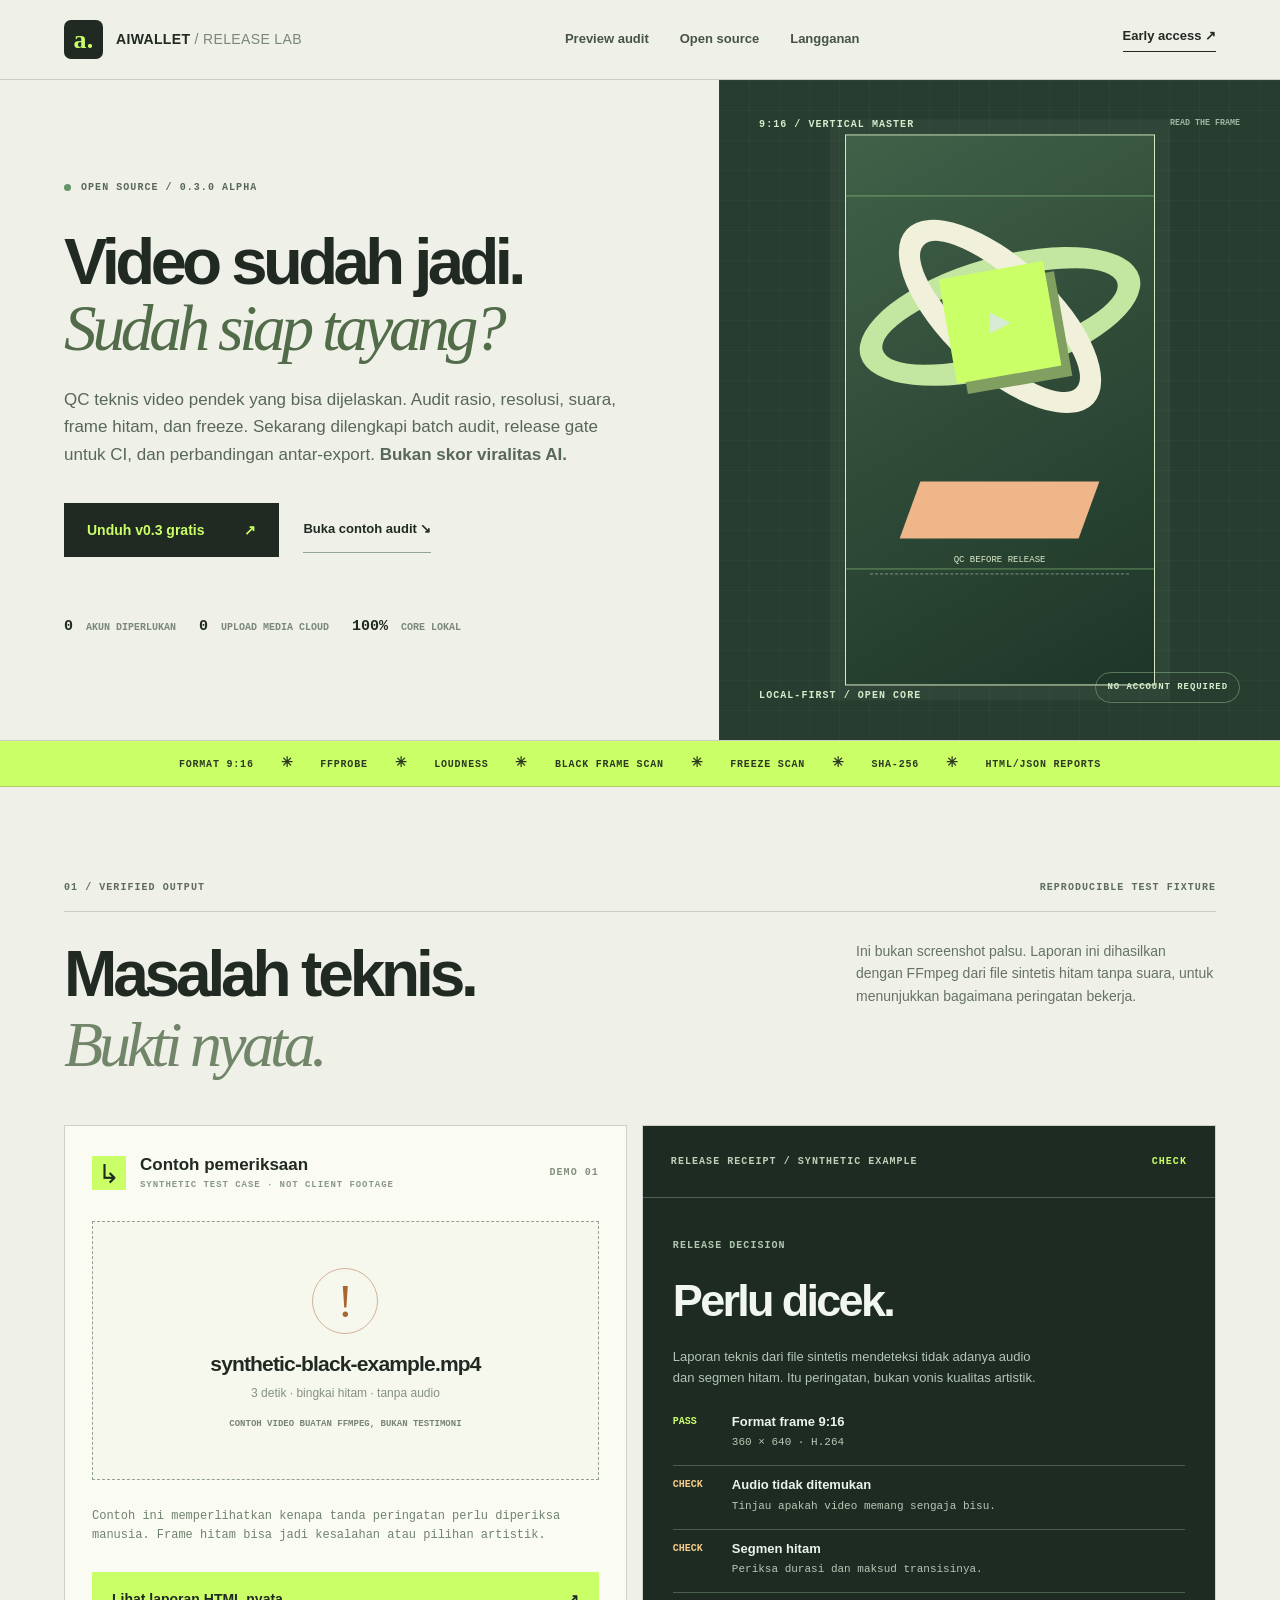
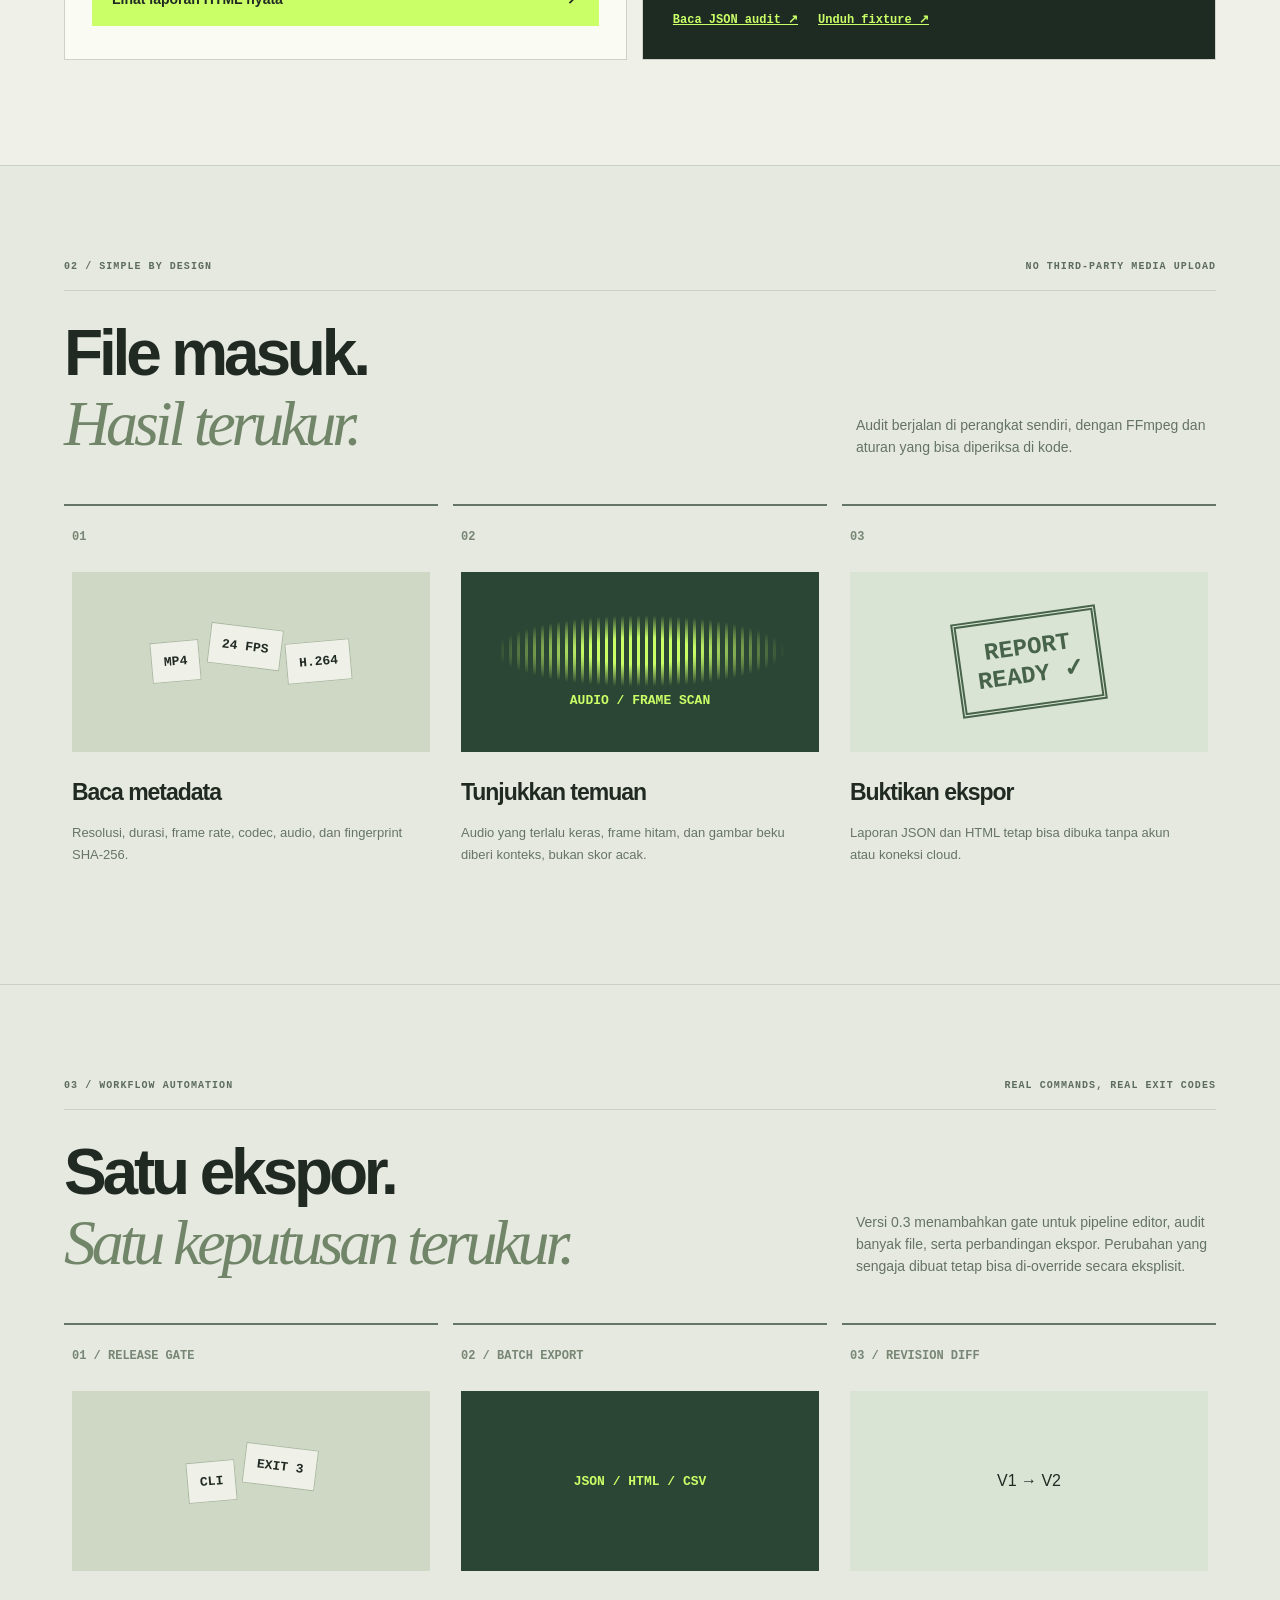
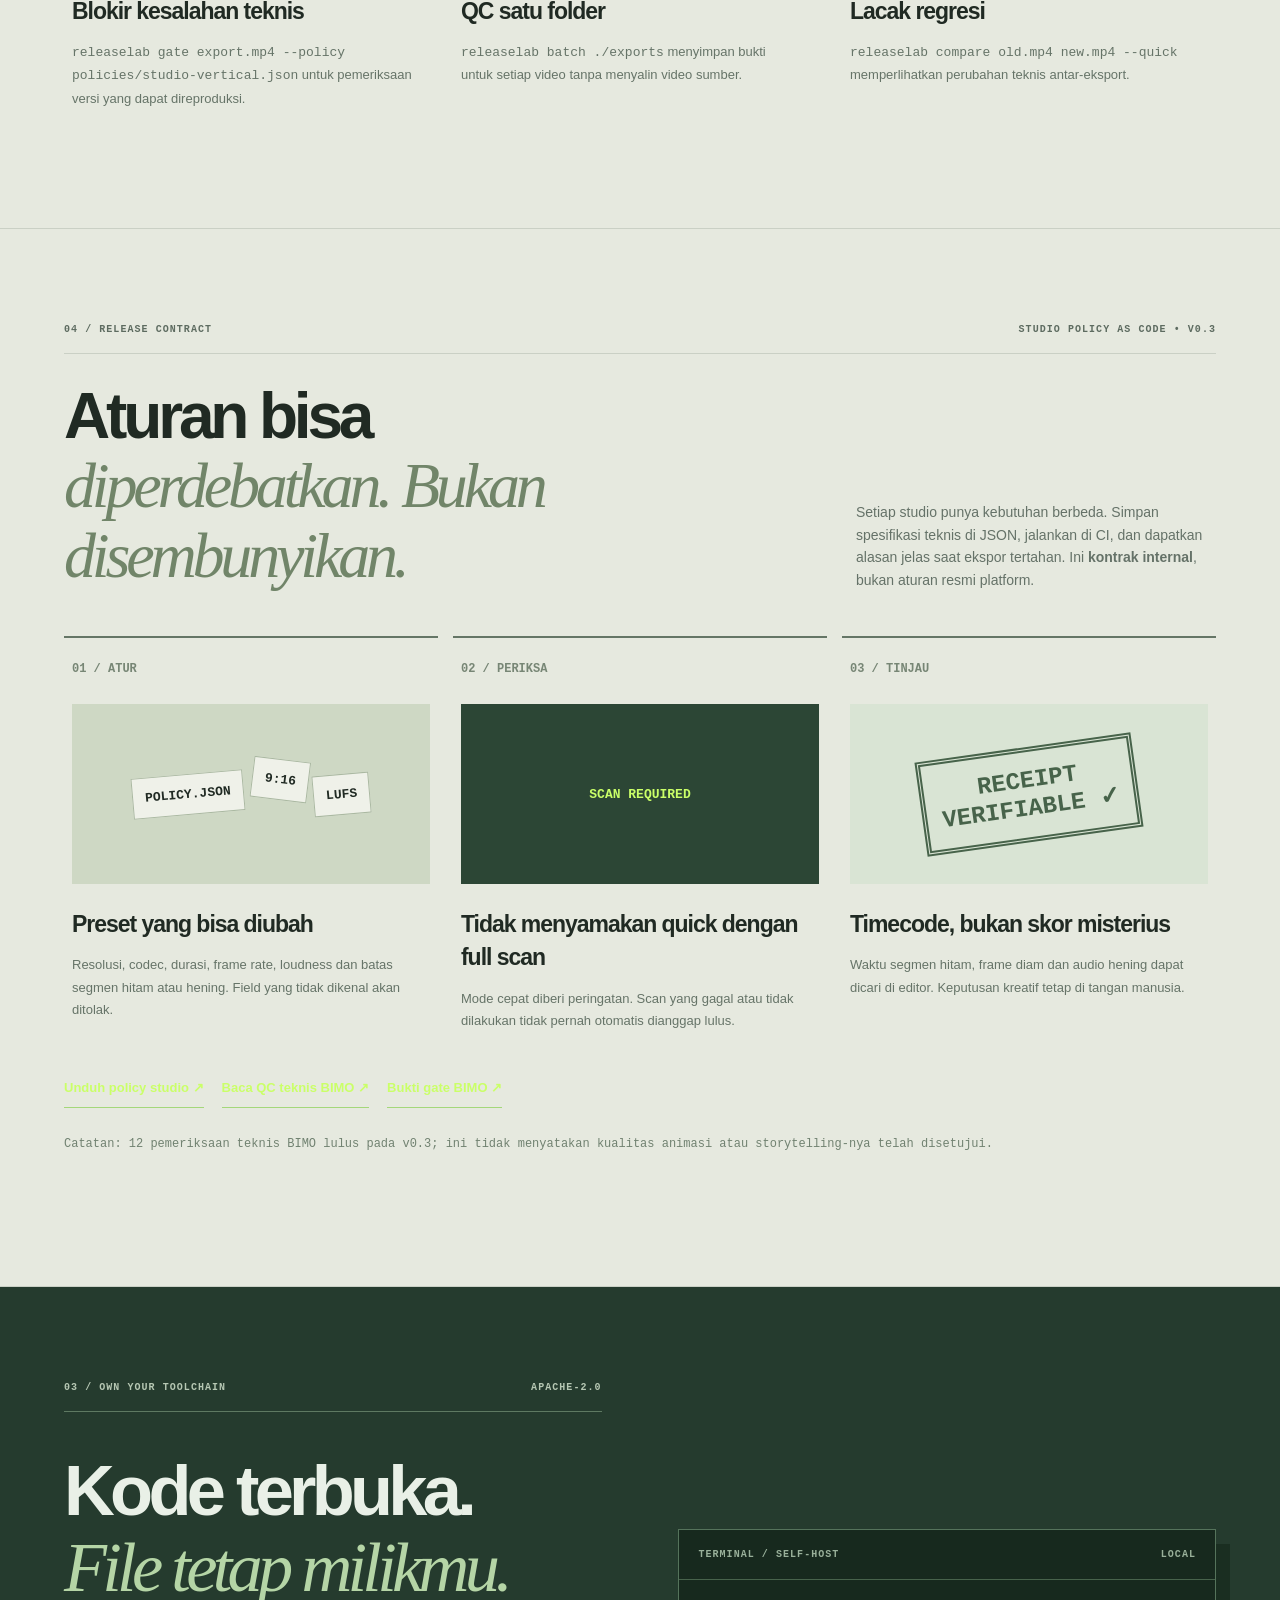
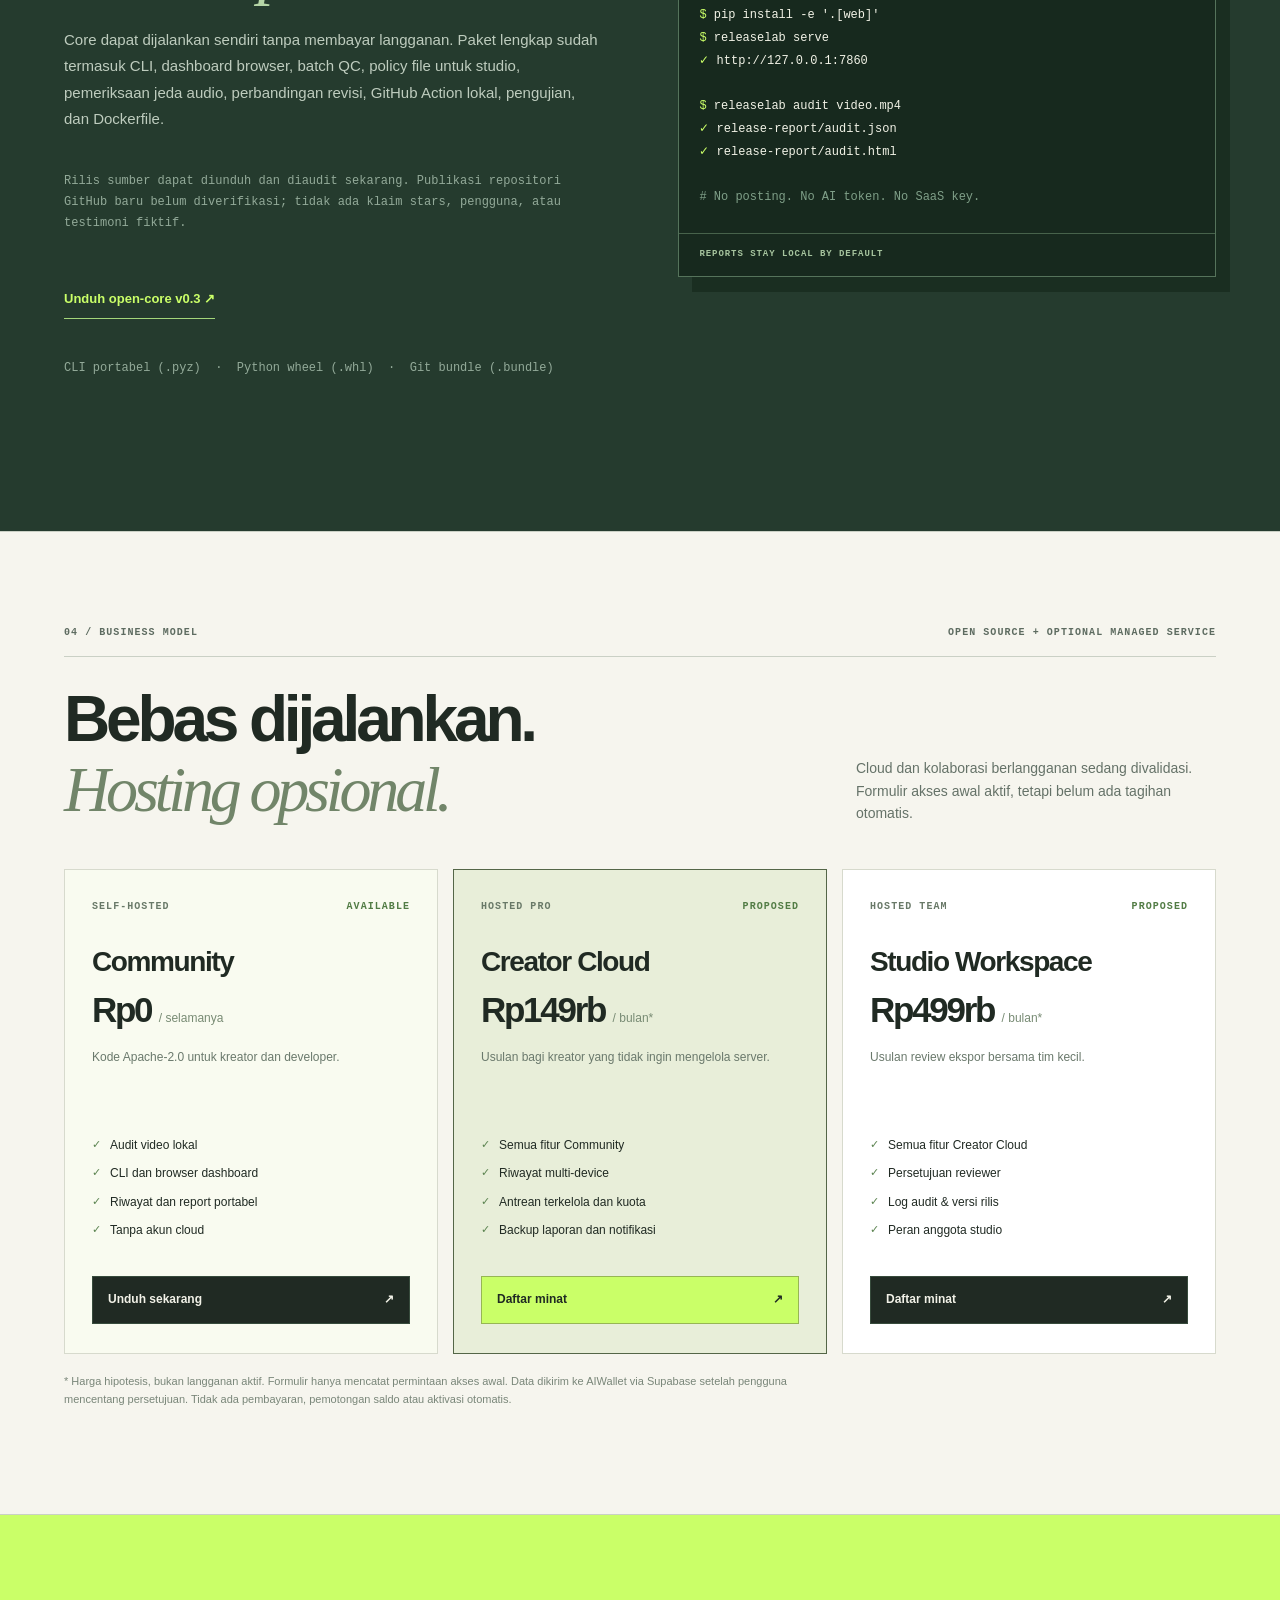
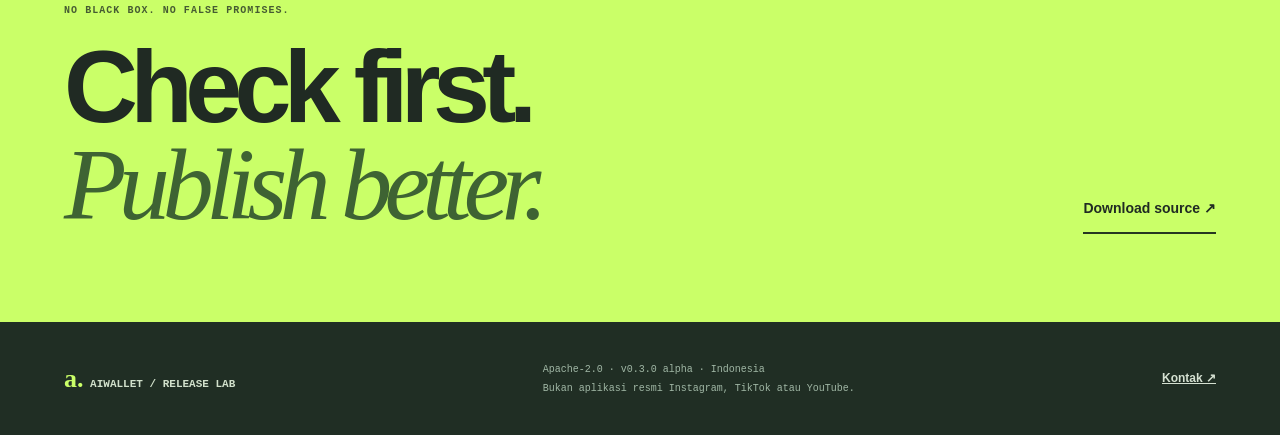
==== site/index.html @ bd9fb521 "release: AIWallet Release Lab v0.3.0 open-core video QC" ====
<!doctype html><html lang="id"><head><meta charset="utf-8"><meta name="viewport" content="width=device-width, initial-scale=1"><meta name="theme-color" content="#eff0e8"><meta name="description" content="AIWallet Release Lab. Open-source quality checks for Reels, Shorts and TikTok videos. Self-host free, optional managed hosting early access."><meta property="og:type" content="website"><meta property="og:title" content="AIWallet Release Lab — Video QC sebelum publish"><meta property="og:description" content="FFmpeg media QC yang bisa diaudit, local-first dan Apache-2.0. Download source dan lihat contoh laporan."><title>AIWallet Release Lab — Open-source video release checks</title><link rel="icon" href="./assets/icon.svg" type="image/svg+xml"><link rel="stylesheet" href="./style.css"><script defer src="./app.js"></script></head><body>
<div class="shell"><header class="topbar"><a class="brand" href="#top"><span class="brand-mark">a.</span><span>AIWALLET <span class="brand-muted">/ RELEASE LAB</span></span></a><nav class="navigation" id="navigation" aria-label="Navigasi"><a href="#proof">Preview audit</a><a href="#open-source">Open source</a><a href="#pricing">Langganan</a></nav><a class="nav-cta" href="#pricing">Early access ↗</a><button id="menu-button" class="menu-button" aria-label="Buka menu" aria-expanded="false" aria-controls="navigation"><span></span><span></span></button></header>
<main><section class="hero" id="top"><div class="hero-copy"><p class="eyebrow"><span class="live-dot"></span> OPEN SOURCE / 0.3.0 ALPHA</p><h1>Video sudah jadi.<br><em>Sudah siap tayang?</em></h1><p class="hero-lead">QC teknis video pendek yang bisa dijelaskan. Audit rasio, resolusi, suara, frame hitam, dan freeze. Sekarang dilengkapi batch audit, release gate untuk CI, dan perbandingan antar-export. <strong>Bukan skor viralitas AI.</strong></p><div class="hero-actions"><a class="primary-action" href="./releases/aiwallet-release-lab-v0.3.0.zip">Unduh v0.3 gratis <span>↗</span></a><a class="subtle-action" href="#proof">Buka contoh audit ↘</a></div><div class="hero-notes"><span><b>0</b> akun diperlukan</span><span><b>0</b> upload media cloud</span><span><b>100%</b> core lokal</span></div></div><div class="hero-visual" role="img" aria-label="Ilustrasi bingkai video vertikal dan panduan zona aman"><div class="frame-annotation top">9:16 / VERTICAL MASTER<br><small>READ THE FRAME</small></div><div class="image-stage"><div class="stage-orbit orbit-one"></div><div class="stage-orbit orbit-two"></div><div class="stage-square"><span>▶</span></div><div class="stage-highlight"></div><div class="safe-boundary"><span>QC BEFORE RELEASE</span></div></div><div class="frame-annotation bottom"><span>LOCAL-FIRST / OPEN CORE</span><span class="tiny-badge">NO ACCOUNT REQUIRED</span></div></div></section>
<div class="ticker"><div>FORMAT 9:16 <i>✳</i> FFPROBE <i>✳</i> LOUDNESS <i>✳</i> BLACK FRAME SCAN <i>✳</i> FREEZE SCAN <i>✳</i> SHA-256 <i>✳</i> HTML/JSON REPORTS</div></div>
<section class="workbench section" id="proof"><div class="section-kicker"><span>01 / VERIFIED OUTPUT</span><span>REPRODUCIBLE TEST FIXTURE</span></div><div class="section-head"><h2>Masalah teknis.<br><span>Bukti nyata.</span></h2><p>Ini bukan screenshot palsu. Laporan ini dihasilkan dengan FFmpeg dari file sintetis hitam tanpa suara, untuk menunjukkan bagaimana peringatan bekerja.</p></div><div class="lab-layout"><div class="upload-panel"><div class="panel-heading"><span class="panel-symbol">↳</span><div><h3>Contoh pemeriksaan</h3><p>SYNTHETIC TEST CASE · NOT CLIENT FOOTAGE</p></div><span class="panel-step">DEMO 01</span></div><div class="dropzone static-demo" aria-label="Contoh file dengan masalah sengaja"><span class="drop-icon">!</span><strong>synthetic-black-example.mp4</strong><p>3 detik · bingkai hitam · tanpa audio</p><span class="drop-caption">CONTOH VIDEO BUATAN FFmpeg, BUKAN TESTIMONI</span></div><p class="source-note">Contoh ini memperlihatkan kenapa tanda peringatan perlu diperiksa manusia. Frame hitam bisa jadi kesalahan atau pilihan artistik.</p><a href="./demo/audit.html" class="run-button" style="display:flex;text-decoration:none">Lihat laporan HTML nyata <span>↗</span></a></div><div class="result-panel"><div class="result-head"><span>RELEASE RECEIPT / SYNTHETIC EXAMPLE</span><span class="result-badge">CHECK</span></div><div style="padding:30px"><p class="eyebrow" style="color:#b1c8b0">RELEASE DECISION</p><h3 style="font-size:45px;margin:15px 0 4px;letter-spacing:-.06em">Perlu dicek.</h3><p style="color:#b2c6b5;max-width:380px;font-size:13px;line-height:1.65">Laporan teknis dari file sintetis mendeteksi tidak adanya audio dan segmen hitam. Itu peringatan, bukan vonis kualitas artistik.</p><div class="result-checks"><div class="result-check"><span>PASS</span><div><h4>Format frame 9:16</h4><p>360 × 640 · H.264</p></div></div><div class="result-check warn"><span>CHECK</span><div><h4>Audio tidak ditemukan</h4><p>Tinjau apakah video memang sengaja bisu.</p></div></div><div class="result-check warn"><span>CHECK</span><div><h4>Segmen hitam</h4><p>Periksa durasi dan maksud transisinya.</p></div></div></div><a href="./demo/audit.json" style="display:inline-block;color:#caff68;font:700 12px var(--mono);margin-top:19px;text-decoration:underline">Baca JSON audit ↗</a><a href="./demo/synthetic-black-example.mp4" download style="display:inline-block;color:#caff68;font:700 12px var(--mono);margin:19px 0 0 20px;text-decoration:underline">Unduh fixture ↗</a></div></div></div></section>
<section class="how section" id="method"><div class="section-kicker"><span>02 / SIMPLE BY DESIGN</span><span>NO THIRD-PARTY MEDIA UPLOAD</span></div><div class="section-head"><h2>File masuk.<br><span>Hasil terukur.</span></h2><p>Audit berjalan di perangkat sendiri, dengan FFmpeg dan aturan yang bisa diperiksa di kode.</p></div><div class="steps"><article><span class="step-no">01</span><div class="step-art step-art-one"><span>MP4</span><span>24 FPS</span><span>H.264</span></div><h3>Baca metadata</h3><p>Resolusi, durasi, frame rate, codec, audio, dan fingerprint SHA-256.</p></article><article><span class="step-no">02</span><div class="step-art step-art-two"><div class="waveform"></div><span>AUDIO / FRAME SCAN</span></div><h3>Tunjukkan temuan</h3><p>Audio yang terlalu keras, frame hitam, dan gambar beku diberi konteks, bukan skor acak.</p></article><article><span class="step-no">03</span><div class="step-art step-art-three"><span class="stamp">REPORT<br>READY ✓</span></div><h3>Buktikan ekspor</h3><p>Laporan JSON dan HTML tetap bisa dibuka tanpa akun atau koneksi cloud.</p></article></div></section>
<section class="how section" id="automation"><div class="section-kicker"><span>03 / WORKFLOW AUTOMATION</span><span>REAL COMMANDS, REAL EXIT CODES</span></div><div class="section-head"><h2>Satu ekspor.<br><span>Satu keputusan terukur.</span></h2><p>Versi 0.3 menambahkan gate untuk pipeline editor, audit banyak file, serta perbandingan ekspor. Perubahan yang sengaja dibuat tetap bisa di-override secara eksplisit.</p></div><div class="steps"><article><span class="step-no">01 / RELEASE GATE</span><div class="step-art step-art-one"><span>CLI</span><span>EXIT 3</span></div><h3>Blokir kesalahan teknis</h3><p><code>releaselab gate export.mp4 --policy policies/studio-vertical.json</code> untuk pemeriksaan versi yang dapat direproduksi.</p></article><article><span class="step-no">02 / BATCH EXPORT</span><div class="step-art step-art-two"><span>JSON / HTML / CSV</span></div><h3>QC satu folder</h3><p><code>releaselab batch ./exports</code> menyimpan bukti untuk setiap video tanpa menyalin video sumber.</p></article><article><span class="step-no">03 / REVISION DIFF</span><div class="step-art step-art-three"><span>V1 → V2</span></div><h3>Lacak regresi</h3><p><code>releaselab compare old.mp4 new.mp4 --quick</code> memperlihatkan perubahan teknis antar-eksport.</p></article></div></section>

<section class="how section" id="studio-policy" aria-labelledby="policy-title"><div class="section-kicker"><span>04 / RELEASE CONTRACT</span><span>STUDIO POLICY AS CODE • V0.3</span></div><div class="section-head"><h2 id="policy-title">Aturan bisa<br><span>diperdebatkan. Bukan disembunyikan.</span></h2><p>Setiap studio punya kebutuhan berbeda. Simpan spesifikasi teknis di JSON, jalankan di CI, dan dapatkan alasan jelas saat ekspor tertahan. Ini <strong>kontrak internal</strong>, bukan aturan resmi platform.</p></div><div class="steps"><article><span class="step-no">01 / ATUR</span><div class="step-art step-art-one"><span>POLICY.JSON</span><span>9:16</span><span>LUFS</span></div><h3>Preset yang bisa diubah</h3><p>Resolusi, codec, durasi, frame rate, loudness dan batas segmen hitam atau hening. Field yang tidak dikenal akan ditolak.</p></article><article><span class="step-no">02 / PERIKSA</span><div class="step-art step-art-two"><span>SCAN REQUIRED</span></div><h3>Tidak menyamakan quick dengan full scan</h3><p>Mode cepat diberi peringatan. Scan yang gagal atau tidak dilakukan tidak pernah otomatis dianggap lulus.</p></article><article><span class="step-no">03 / TINJAU</span><div class="step-art step-art-three"><span class="stamp">RECEIPT<br>VERIFIABLE ✓</span></div><h3>Timecode, bukan skor misterius</h3><p>Waktu segmen hitam, frame diam dan audio hening dapat dicari di editor. Keputusan kreatif tetap di tangan manusia.</p></article></div><div style="margin-top:25px;display:flex;gap:18px;flex-wrap:wrap"><a class="secondary-action" href="./policies/studio-vertical.json" download>Unduh policy studio ↗</a><a class="secondary-action" href="./demo/bimo/audit.html">Baca QC teknis BIMO ↗</a><a class="secondary-action" href="./demo/bimo/gate.json">Bukti gate BIMO ↗</a></div><p class="source-note">Catatan: 12 pemeriksaan teknis BIMO lulus pada v0.3; ini tidak menyatakan kualitas animasi atau storytelling-nya telah disetujui.</p></section>
<section class="open-source section" id="open-source"><div class="open-copy"><div class="section-kicker"><span>03 / OWN YOUR TOOLCHAIN</span><span>APACHE-2.0</span></div><h2>Kode terbuka.<br><span>File tetap milikmu.</span></h2><p>Core dapat dijalankan sendiri tanpa membayar langganan. Paket lengkap sudah termasuk CLI, dashboard browser, batch QC, policy file untuk studio, pemeriksaan jeda audio, perbandingan revisi, GitHub Action lokal, pengujian, dan Dockerfile.</p><p class="source-note">Rilis sumber dapat diunduh dan diaudit sekarang. Publikasi repositori GitHub baru belum diverifikasi; tidak ada klaim stars, pengguna, atau testimoni fiktif.</p><a class="secondary-action" href="./releases/aiwallet-release-lab-v0.3.0.zip">Unduh open-core v0.3 ↗</a><p class="source-note"><a href="./releases/releaselab-0.3.0.pyz" download>CLI portabel (.pyz)</a> &nbsp;·&nbsp; <a href="./releases/aiwallet_release_lab-0.3.0-py3-none-any.whl" download>Python wheel (.whl)</a> &nbsp;·&nbsp; <a href="./releases/AIWallet_ReleaseLab_v0.3.0.git.bundle" download>Git bundle (.bundle)</a></p></div><div class="terminal"><div class="terminal-top"><span>TERMINAL / SELF-HOST</span><span>LOCAL</span></div><pre><code><span class="prompt">$</span> pip install -e '.[web]'
<span class="prompt">$</span> releaselab serve
<span class="okay">✓</span> http://127.0.0.1:7860

<span class="prompt">$</span> releaselab audit video.mp4
<span class="okay">✓</span> release-report/audit.json
<span class="okay">✓</span> release-report/audit.html

<span class="comment"># No posting. No AI token. No SaaS key.</span></code></pre><div class="terminal-footer">REPORTS STAY LOCAL BY DEFAULT</div></div></section>
<section class="pricing section" id="pricing"><div class="section-kicker"><span>04 / BUSINESS MODEL</span><span>OPEN SOURCE + OPTIONAL MANAGED SERVICE</span></div><div class="section-head"><h2>Bebas dijalankan.<br><span>Hosting opsional.</span></h2><p>Cloud dan kolaborasi berlangganan sedang divalidasi. Formulir akses awal aktif, tetapi belum ada tagihan otomatis.</p></div><div class="pricing-grid"><article class="pricing-card free"><div class="plan-top"><span>SELF-HOSTED</span><span>AVAILABLE</span></div><h3>Community</h3><div class="price">Rp0 <small>/ selamanya</small></div><p>Kode Apache-2.0 untuk kreator dan developer.</p><ul><li>Audit video lokal</li><li>CLI dan browser dashboard</li><li>Riwayat dan report portabel</li><li>Tanpa akun cloud</li></ul><a href="./releases/aiwallet-release-lab-v0.3.0.zip" class="plan-action">Unduh sekarang <span>↗</span></a></article><article class="pricing-card paid"><div class="plan-top"><span>HOSTED PRO</span><span>PROPOSED</span></div><h3>Creator Cloud</h3><div class="price">Rp149rb <small>/ bulan*</small></div><p>Usulan bagi kreator yang tidak ingin mengelola server.</p><ul><li>Semua fitur Community</li><li>Riwayat multi-device</li><li>Antrean terkelola dan kuota</li><li>Backup laporan dan notifikasi</li></ul><button class="plan-action paid-action waitlist-open" type="button" data-plan="creator_cloud">Daftar minat <span>↗</span></button></article><article class="pricing-card"><div class="plan-top"><span>HOSTED TEAM</span><span>PROPOSED</span></div><h3>Studio Workspace</h3><div class="price">Rp499rb <small>/ bulan*</small></div><p>Usulan review ekspor bersama tim kecil.</p><ul><li>Semua fitur Creator Cloud</li><li>Persetujuan reviewer</li><li>Log audit & versi rilis</li><li>Peran anggota studio</li></ul><button class="plan-action waitlist-open" type="button" data-plan="studio_workspace">Daftar minat <span>↗</span></button></article></div><p class="pricing-disclaimer">* Harga hipotesis, bukan langganan aktif. Formulir hanya mencatat permintaan akses awal. Data dikirim ke AIWallet via Supabase setelah pengguna mencentang persetujuan. Tidak ada pembayaran, pemotongan saldo atau aktivasi otomatis.</p></section>
<dialog id="waitlist-dialog" class="waitlist-dialog" aria-labelledby="waitlist-title"><form id="waitlist-form"><div class="dialog-header"><span>AIWALLET / EARLY ACCESS</span><button type="button" id="close-waitlist" aria-label="Tutup formulir">×</button></div><h2 id="waitlist-title">Minta akses awal.</h2><p>Langganan belum dijual. Kami hanya menghubungi jika layanan hosted siap dibuka.</p><label>Nama kontak<input type="text" name="name" autocomplete="name" minlength="2" maxlength="100" required placeholder="Nama kamu"></label><label>Email<input type="email" name="email" autocomplete="email" maxlength="254" required placeholder="nama@contoh.com"></label><label>Paket yang diminati<select name="plan" id="waitlist-plan"><option value="creator_cloud">Creator Cloud — usulan Rp149rb/bulan</option><option value="studio_workspace">Studio Workspace — usulan Rp499rb/bulan</option></select></label><label class="hidden-honey" aria-hidden="true">Website<input name="website" type="text" tabindex="-1" autocomplete="off"></label><label class="waitlist-consent"><input type="checkbox" name="consent" required><span>Setuju menerima email mengenai early access; pendaftaran ini bukan pembayaran atau persetujuan berlangganan otomatis. Untuk penghapusan data, hubungi kontak di footer.</span></label><button class="run-button" type="submit" id="send-waitlist">Daftar minat <span>↗</span></button><div id="waitlist-status" role="status" aria-live="polite"></div></form></dialog>
<section class="closing"><span class="eyebrow">NO BLACK BOX. NO FALSE PROMISES.</span><h2>Check first.<br><em>Publish better.</em></h2><a href="./releases/aiwallet-release-lab-v0.3.0.zip">Download source ↗</a></section>
</main><footer><div class="footer-brand">a.<span> AIWALLET / RELEASE LAB</span></div><div><span>Apache-2.0 · v0.3.0 alpha · Indonesia</span><span>Bukan aplikasi resmi Instagram, TikTok atau YouTube.</span></div><a href="mailto:muhammadzakyasshidqy@gmail.com">Kontak ↗</a></footer></div>
</body></html>
---- site/style.css ----
:root{--paper:#eff0e8;--ink:#202a23;--muted:#5c6b60;--line:#cad0c5;--lime:#caff68;--forest:#30463a;--cream:#fafbf3;--mono:ui-monospace,SFMono-Regular,Consolas,monospace}
*{box-sizing:border-box}html{scroll-behavior:smooth;scroll-padding-top:70px}body{margin:0;background:var(--paper);color:var(--ink);font-family:Inter,'Helvetica Neue',Arial,sans-serif;-webkit-font-smoothing:antialiased;line-height:1.45}button,input{font:inherit}a{color:inherit;text-decoration:none}button{cursor:pointer}button:disabled{opacity:.55;cursor:wait}:focus-visible{outline:3px solid #407947;outline-offset:4px}.skip{position:absolute;left:-9999px;top:10px;z-index:20;background:var(--lime);padding:12px}.skip:focus{left:12px}.shell{max-width:1550px;margin:0 auto}.topbar{display:flex;gap:32px;justify-content:space-between;align-items:center;height:80px;border-bottom:1px solid var(--line);padding:0 clamp(22px,5vw,76px)}.brand{display:flex;align-items:center;gap:13px;font-size:14px;letter-spacing:.025em;font-weight:900}.brand-mark{width:39px;height:39px;border-radius:7px;background:var(--ink);color:var(--lime);display:grid;place-items:center;font-size:26px;font-family:Georgia,serif;font-weight:800}.brand-muted{font-weight:500;color:#798779}.navigation{display:flex;align-items:center;gap:31px}.navigation a{font-size:13px;color:#465348;font-weight:650}.navigation a:hover{color:#010}.nav-cta{font-size:13px;font-weight:800;border-bottom:1.5px solid var(--ink);padding-bottom:5px;white-space:nowrap}.nav-cta span{margin-left:14px}.menu-button{display:none;border:0;background:transparent;width:36px;height:36px}.menu-button span{display:block;height:2px;background:var(--ink);margin:7px 2px}.hero{min-height:655px;display:grid;grid-template-columns:1fr minmax(330px,.78fr);border-bottom:1px solid var(--line)}.hero-copy{padding:clamp(50px,7vw,102px) clamp(24px,6.3vw,100px) 66px clamp(22px,5vw,76px)}.eyebrow,.section-kicker,.panel-step,.panel-heading p,.drop-caption,.frame-annotation,.terminal-top,.terminal-footer,.ticker,.result-head,.plan-top,.tiny-badge{font:700 10px/1.5 var(--mono);letter-spacing:.105em;text-transform:uppercase}.eyebrow{display:flex;gap:10px;align-items:center;color:#58675d}.live-dot{height:7px;width:7px;display:inline-block;border-radius:50%;background:#64956a}.hero h1{font-size:clamp(55px,5.1vw,84px);line-height:1.02;letter-spacing:-.07em;margin:34px 0 24px;font-weight:800;max-width:840px}.hero h1 em{font-family:Georgia,serif;font-weight:400;letter-spacing:-.065em;color:#526c4a}.hero-lead{max-width:565px;font-size:17px;color:#58665c;line-height:1.63}.hero-actions{display:flex;gap:24px;align-items:center;flex-wrap:wrap;margin:34px 0 61px}.primary-action{padding:17px 23px;background:var(--ink);color:var(--lime);display:inline-flex;gap:40px;font-size:14px;font-weight:800;justify-content:space-between}.primary-action:hover{background:#385341}.subtle-action{font-size:13px;font-weight:750;border-bottom:1px solid #94a397;padding:13px 0}.subtle-action span{margin-left:12px}.hero-notes{display:flex;gap:23px;flex-wrap:wrap}.hero-notes span{font:600 10px var(--mono);color:#7a897b;text-transform:uppercase}.hero-notes b{font-size:15px;color:var(--ink);margin-right:7px}.hero-visual{background:#263d30;position:relative;overflow:hidden;min-height:660px;color:#d8ebd5;padding:37px 40px;display:flex;flex-direction:column;justify-content:space-between}.hero-visual::before{content:"";position:absolute;inset:0;background-image:linear-gradient(#a3c69610 1px,transparent 1px),linear-gradient(90deg,#a3c69610 1px,transparent 1px);background-size:30px 30px;opacity:.75}.frame-annotation{position:relative;z-index:1;color:#d7ebcb;display:flex;justify-content:space-between}.frame-annotation small{display:block;color:#9db6a4;letter-spacing:0}.frame-annotation.bottom{align-items:end;gap:12px}.tiny-badge{padding:8px 11px;border:1px solid #9bc69c74;border-radius:100px;font-size:9px}.image-stage{width:min(310px,70%);aspect-ratio:9/16;position:absolute;top:50%;left:50%;transform:translate(-50%,-50%);border:1.5px solid #d9e8c3;box-shadow:0 0 0 15px #d9e8c30c;overflow:hidden;background:linear-gradient(150deg,#416148,#1d3528)}.image-stage:before,.image-stage:after{content:"";position:absolute;left:0;right:0;height:1px;background:#baff9a6c}.image-stage:before{top:11%}.image-stage:after{bottom:21%}.stage-orbit{position:absolute;top:33%;left:50%;transform:translate(-50%,-50%) rotate(-16deg);border:23px solid #c3e6a1;border-radius:50%;width:290px;height:118px}.orbit-two{transform:translate(-50%,-50%) rotate(43deg);width:255px;height:115px;border-color:#f1f0db}.stage-square{width:106px;height:106px;background:var(--lime);position:absolute;top:34%;left:50%;transform:translate(-50%,-50%) rotate(-10deg);display:grid;place-items:center;box-shadow:9px 12px 0 #829f62}.stage-square span{transform:rotate(10deg);font-size:27px}.stage-highlight{position:absolute;background:#efb68a;height:57px;width:58%;left:21%;top:63%;transform:skew(-20deg)}.safe-boundary{position:absolute;left:8%;right:8%;bottom:20%;border-bottom:1px dashed #fbffef6c;text-align:center;color:#dbeaca;font:9px var(--mono);padding-bottom:8px}.ticker{height:46px;overflow:hidden;background:var(--lime);border-bottom:1px solid #b2cc62;white-space:nowrap;display:flex;align-items:center;justify-content:center;color:#2d3a22;font-size:10px;letter-spacing:.08em}.ticker div{min-width:max-content}.ticker i{font-size:14px;font-style:normal;margin:0 20px}.section{padding:93px clamp(22px,5vw,76px) 105px;border-bottom:1px solid var(--line)}.section-kicker{display:flex;justify-content:space-between;border-bottom:1px solid var(--line);padding-bottom:16px;color:#5d6b60;gap:15px}.section-head{display:flex;justify-content:space-between;gap:36px;align-items:end;margin:28px 0 45px}.section-head h2{font-size:clamp(40px,5vw,66px);line-height:1.09;letter-spacing:-.065em;margin:0;font-weight:800;max-width:800px}.section-head h2 span,.open-source h2 span{font-family:Georgia,serif;font-weight:400;font-style:italic;color:#718569}.section-head p{max-width:360px;color:#657268;line-height:1.6;font-size:14px;margin:0}.lab-layout{display:grid;grid-template-columns:minmax(0,1fr) minmax(0,1.02fr);gap:15px}.upload-panel,.result-panel{background:var(--cream);border:1px solid #ccd2c6;min-height:510px}.upload-panel{padding:27px}.panel-heading{display:flex;gap:14px;align-items:center}.panel-symbol{width:34px;height:34px;display:grid;place-items:center;background:var(--lime);font-size:26px}.panel-heading h3{font-size:17px;margin:0}.panel-heading p{margin:2px 0 0;color:#8a978a;font-size:9px}.panel-step{margin-left:auto;color:#849181}.dropzone{margin-top:28px;border:1px dashed #93a28f;background:#f6f8ee;min-height:259px;display:flex;flex-direction:column;align-items:center;justify-content:center;padding:30px;cursor:pointer;transition:background .2s,border-color .2s;text-align:center;position:relative}.dropzone:focus-within,.dropzone:hover,.dropzone.dragover{background:#e6f5cb;border-color:#457349}.dropzone input{position:absolute;inset:0;width:100%;height:100%;opacity:0;cursor:pointer}.drop-icon{font-family:Georgia,serif;font-size:47px;line-height:1;width:66px;height:66px;border:1px solid #ccd9bd;border-radius:50%;display:grid;place-items:center;margin-bottom:15px;color:#587357}.dropzone strong{font-size:21px;letter-spacing:-.04em;overflow-wrap:anywhere}.dropzone p{margin:5px 0 16px;color:#859182;font-size:12px}.drop-caption{color:#788575;letter-spacing:0;font-size:9px}.form-row{display:flex;justify-content:space-between;gap:20px;align-items:center;margin:23px 0 20px;color:#657467;font:10px var(--mono)}.toggle{display:flex;align-items:flex-start;gap:8px;cursor:pointer}.toggle input{accent-color:#54723c;flex:none;width:15px;height:15px}.run-button{width:100%;display:flex;justify-content:space-between;padding:17px 20px;background:var(--lime);border:0;font-weight:800;font-size:14px}.run-button:hover:not(:disabled){background:#baf047}.upload-status{min-height:22px;font-size:12px;margin-top:9px;color:#516856}.upload-status.error{color:#a43e2d}.result-panel{background:#1d2b22;color:#ecf4e9;display:flex;flex-direction:column}.result-head{display:flex;justify-content:space-between;align-items:center;padding:28px;border-bottom:1px solid #4b6650;color:#bed1b8}.result-badge{color:var(--lime);font-size:10px}.result-empty{margin:auto;padding:38px 32px;max-width:350px;text-align:center}.scan-graphic{height:155px;width:188px;margin:0 auto 24px;border:1px solid #678368;background:linear-gradient(0deg,#2e513b,#223b2d);display:grid;place-items:center;position:relative;overflow:hidden}.scan-lines{position:absolute;inset:0;background:repeating-linear-gradient(0deg,transparent 0,transparent 16px,#d4f9b817 17px);}.scan-cross{color:var(--lime);font:lighter 90px Georgia,serif;position:relative}.result-empty-title{font-size:17px;font-weight:800;color:white}.result-empty p:last-child{font-size:13px;line-height:1.7;color:#a4b9a3}.result-panel #full-results{padding:24px;overflow-wrap:anywhere}.result-overview{display:grid;grid-template-columns:100px minmax(0,1fr);gap:20px;align-items:start;border-bottom:1px solid #4b6650;padding-bottom:20px}.result-poster{width:100px;height:156px;background:#334b3c;overflow:hidden}.result-poster img{width:100%;height:100%;object-fit:contain}.result-overview .eyebrow{color:#9caf98;margin:0}.result-overview h3{font-size:20px;line-height:1.2;margin:6px 0;word-break:break-word}.result-overview .muted{font:11px var(--mono);color:#b5c7ae}.result-score{font:700 11px var(--mono);color:var(--lime);margin-top:15px}.result-checks{margin-top:14px;max-height:255px;overflow-y:auto}.result-check{padding:10px 0;border-bottom:1px solid #49604c;display:grid;grid-template-columns:49px 1fr;gap:10px}.result-check span{font:800 10px var(--mono);color:var(--lime);padding-top:3px}.result-check.warn span{color:#f6cc88}.result-check h4{font-size:13px;margin:0}.result-check p{font:11px/1.6 var(--mono);color:#b6c8b5;margin:3px 0}.result-actions{display:flex;gap:18px;flex-wrap:wrap;padding-top:15px}.result-actions a{font:700 11px var(--mono);color:var(--lime);border-bottom:1px solid #9ccc78;padding-bottom:3px}.result-notice{font-size:11px;color:#a5b6a7;padding-top:14px;line-height:1.55}.history-heading{display:flex;justify-content:space-between;align-items:center;margin:37px 0 13px}.history-heading h3{font-size:17px;margin:0}.history-heading span{font:11px var(--mono);color:#7b897b}.history{border-top:1px solid var(--line)}.empty-history{font:12px var(--mono);color:#829183;padding:17px 0}.history-item{display:grid;grid-template-columns:minmax(0,1fr) 70px 120px 72px;gap:14px;align-items:center;border-bottom:1px solid var(--line);padding:15px 8px;font:11px var(--mono)}.history-item strong{font:700 13px Inter,Arial,sans-serif;min-width:0;overflow:hidden;text-overflow:ellipsis;white-space:nowrap}.history-item button{border:0;background:transparent;text-decoration:underline;color:#405a43;font-size:11px;padding:7px}.history-item .delete{color:#8d4b46}.history-item .status{font-weight:850}.history-item .status.warn{color:#996916}.history-item .status.pass{color:#34844d}.how{background:#e6e9df}.steps{display:grid;grid-template-columns:repeat(3,minmax(0,1fr));gap:15px}.steps article{border-top:2px solid #657666;padding:17px 8px 0}.step-no{font:700 12px var(--mono);color:#778675}.steps h3{font-size:23px;letter-spacing:-.045em;margin:24px 0 10px}.steps p{font-size:13px;line-height:1.7;color:#667468;max-width:340px}.step-art{height:180px;background:#ced8c4;margin-top:26px;display:flex;align-items:center;justify-content:center;gap:6px;overflow:hidden}.step-art-one span{background:#eff1e9;border:1px solid #abb9a2;padding:12px;font:700 13px var(--mono);transform:rotate(-5deg)}.step-art-one span:nth-child(2){transform:rotate(7deg) translateY(-15px)}.step-art-two{background:#2c4635;flex-direction:column}.step-art-two span{font:700 13px var(--mono);color:var(--lime)}.waveform{width:82%;height:72px;background:repeating-linear-gradient(90deg,var(--lime) 0 3px,transparent 3px 8px);mask-image:radial-gradient(ellipse at center,#000 26%,transparent 70%)}.step-art-three{background:#d9e4d4}.stamp{transform:rotate(-8deg);font:900 24px/1.15 var(--mono);text-align:center;color:#47634a;border:5px double #47634a;padding:15px}.open-source{background:#253b2e;color:#e9f0e7;display:grid;grid-template-columns:1fr 1fr;gap:clamp(30px,6vw,100px)}.open-source .section-kicker{border-color:#5e7962;color:#b6c7b3}.open-source h2{font-size:clamp(44px,5.5vw,72px);line-height:1.08;letter-spacing:-.067em;margin:41px 0 22px}.open-source h2 span{color:#b5d5a6}.open-copy>p{color:#beccbe;font-size:15px;line-height:1.75;max-width:545px}.open-copy .source-note{font-size:12px;color:#93aa99;margin:24px 0 32px}.secondary-action{display:inline-flex;align-items:center;gap:28px;font-size:13px;font-weight:800;color:var(--lime);border-bottom:1px solid #a4d77a;padding:9px 0}.terminal{border:1px solid #55735b;background:#17291e;align-self:center;box-shadow:14px 15px 0 #1a2e21}.terminal-top{padding:17px 19px;border-bottom:1px solid #47624b;color:#99b09a;display:flex;justify-content:space-between}.terminal pre{margin:0;padding:24px 20px;color:#f2f3e7;font:12px/1.9 var(--mono);white-space:pre-wrap}.prompt,.okay{color:var(--lime)}.comment{color:#7f9f88}.terminal-footer{padding:14px 20px;border-top:1px solid #47624b;color:#a6c49e;font-size:9px}.pricing{background:#f6f5ee}.pricing-grid{display:grid;grid-template-columns:repeat(3,minmax(0,1fr));gap:15px}.pricing-card{border:1px solid #d7dacd;padding:29px 27px;background:white;display:flex;flex-direction:column;min-height:470px}.pricing-card.paid{border-color:#546647;background:#e8eed9}.pricing-card.free{background:#f9fbf0}.plan-top{display:flex;justify-content:space-between;color:#697968;font-size:10px;gap:10px}.plan-top span:last-child{color:#527c45}.pricing-card h3{font-size:28px;letter-spacing:-.05em;margin:28px 0 2px}.price{font-size:35px;letter-spacing:-.065em;font-weight:800}.price small{font-size:12px;font-weight:500;letter-spacing:0;color:#788b74}.pricing-card>p{font-size:12px;line-height:1.6;color:#6a796c;min-height:52px}.pricing-card ul{padding:0;margin:14px 0 26px;list-style:none}.pricing-card li{font-size:12px;margin:11px 0;padding-left:18px;position:relative}.pricing-card li:before{content:'✓';position:absolute;left:0;color:#5b8350;font-size:11px}.plan-action{border:1px solid #374b3c;background:var(--ink);color:#f1f1e7;padding:14px 15px;font-size:12px;display:flex;align-items:center;justify-content:space-between;font-weight:800;margin-top:auto}.plan-action.paid-action{background:#caff68;color:var(--ink);border-color:#96b654}.pricing-disclaimer{font-size:11px;line-height:1.7;color:#798679;max-width:730px;margin:18px 0 0}.closing{background:#caff68;padding:88px clamp(22px,5vw,76px);display:grid;grid-template-columns:1fr auto;align-items:end;gap:20px}.closing .eyebrow{grid-column:1 / -1;color:#465c32}.closing h2{font-size:clamp(57px,8vw,111px);letter-spacing:-.075em;line-height:.95;margin:0}.closing h2 em{font-family:Georgia,serif;font-weight:400;color:#3e6333}.closing a{display:block;border-bottom:2px solid #263721;font-size:14px;font-weight:800;padding:13px 0;white-space:nowrap}.closing a span{margin-left:36px}footer{background:#202e24;color:#d4e0d1;padding:40px clamp(22px,5vw,76px);display:flex;justify-content:space-between;gap:22px;align-items:center}footer .footer-brand{font:800 26px Georgia,serif;color:var(--lime)}footer .footer-brand span{font:750 11px var(--mono);color:#d1e0cb}footer>div:nth-child(2){display:flex;flex-direction:column;gap:3px;font:10px/1.6 var(--mono);color:#a0b7a5}footer>a{font-size:12px;font-weight:700;text-decoration:underline}.workbench .section-head{align-items:start}
[hidden]{display:none!important}
@media(max-width:1150px){.hero{grid-template-columns:1fr .7fr}.hero-visual{min-height:590px}.hero h1{font-size:clamp(51px,5.6vw,74px)}.hero-copy{padding-right:35px}.navigation{gap:16px}}
@media(max-width:900px){.navigation{gap:13px}.navigation a{font-size:12px}.topbar{gap:16px}.brand-muted{font-size:10px}.hero{grid-template-columns:1fr}.hero-copy{padding:60px 28px}.hero-visual{min-height:510px}.image-stage{height:380px;width:auto}.section-head{display:block}.section-head p{max-width:560px;margin-top:20px}.lab-layout,.open-source{grid-template-columns:1fr}.result-panel{min-height:400px}.open-source{gap:50px}.steps{gap:10px}}
@media(max-width:640px){.topbar{height:67px;padding:0 18px}.brand{font-size:12px}.brand-muted{display:none}.navigation{display:none;position:absolute;top:67px;left:0;right:0;z-index:5;padding:22px;background:var(--paper);box-shadow:0 12px 24px #10251720;flex-direction:column;align-items:stretch}.navigation.open{display:flex}.navigation a{font-size:15px;padding:9px 6px}.nav-cta{margin-left:auto}.menu-button{display:block}.hero-copy{padding:54px 21px 50px}.hero h1{font-size:clamp(49px,10.3vw,72px);margin:25px 0}.hero-lead{font-size:14px}.hero-actions{margin-bottom:39px}.hero-visual{min-height:475px;padding:22px}.image-stage{height:345px;width:auto}.hero-notes{gap:14px}.hero-notes span{font-size:9px}.ticker{justify-content:start;padding-left:15px}.section{padding:62px 20px 70px}.section-kicker{font-size:9px}.section-head{margin:24px 0 33px}.section-head h2{font-size:43px}.upload-panel{padding:18px}.dropzone{min-height:225px}.form-row{flex-wrap:wrap}.result-panel{min-height:350px}.steps{grid-template-columns:1fr;gap:36px}.step-art{height:142px}.pricing-grid{grid-template-columns:1fr}.pricing-card{min-height:450px}.open-source{grid-template-columns:1fr}.terminal pre{font-size:10px}.history-item{grid-template-columns:minmax(0,1fr) 54px 55px;gap:9px}.history-item time{display:none}.closing{grid-template-columns:1fr;padding:67px 20px}.closing h2{font-size:75px}footer{padding:35px 20px;flex-direction:column;align-items:start}.result-overview{grid-template-columns:80px 1fr}.result-poster{width:80px;height:130px}}
@media(prefers-reduced-motion:reduce){html{scroll-behavior:auto}*,*:before,*:after{transition:none!important;animation:none!important}}

.waitlist-dialog{background:#f8f9f1;border:2px solid #253e2c;color:#253829;max-width:525px;width:calc(100vw - 30px);padding:29px;box-shadow:15px 18px 0 #6a8e66;max-height:90vh;overflow:auto}.waitlist-dialog::backdrop{background:#1b291fc7}.waitlist-dialog h2{font-size:37px;letter-spacing:-.06em;line-height:1.12;margin:25px 0 11px}.waitlist-dialog p{font-size:13px;color:#617263;line-height:1.65;margin-bottom:24px}.waitlist-dialog .dialog-header{display:flex;justify-content:space-between;align-items:center;font:800 10px var(--mono);letter-spacing:.12em}.dialog-header button{font:32px Georgia,serif;border:0;background:transparent;line-height:1}.waitlist-dialog label{display:block;font-size:12px;font-weight:750;margin:15px 0}.waitlist-dialog input:not([type=checkbox]),.waitlist-dialog select{margin-top:5px;display:block;width:100%;border:1px solid #aeb7a9;background:white;color:#253829;padding:12px;font:13px Inter,Arial,sans-serif}.waitlist-dialog .waitlist-consent{display:flex;gap:10px;line-height:1.6;font-weight:500;color:#617263;align-items:start}.waitlist-consent input{width:16px;height:16px;margin-top:2px;flex:none;accent-color:#557648}.hidden-honey{position:absolute!important;left:-9999px!important;opacity:0}#waitlist-status{font:12px/1.5 var(--mono);margin-top:15px;color:#2f613f;min-height:20px}.plan-action{width:100%;text-align:left;cursor:pointer}
.static-demo{cursor:default}.static-demo:hover{background:#f6f8ee;border-color:#93a28f}.static-demo .drop-icon{color:#aa642e;border-color:#d3b39a}.source-note{font:12px/1.6 var(--mono);color:#718271;padding:15px 0}.result-panel .result-checks{max-height:none}.result-panel h3{color:#f1f7ef}
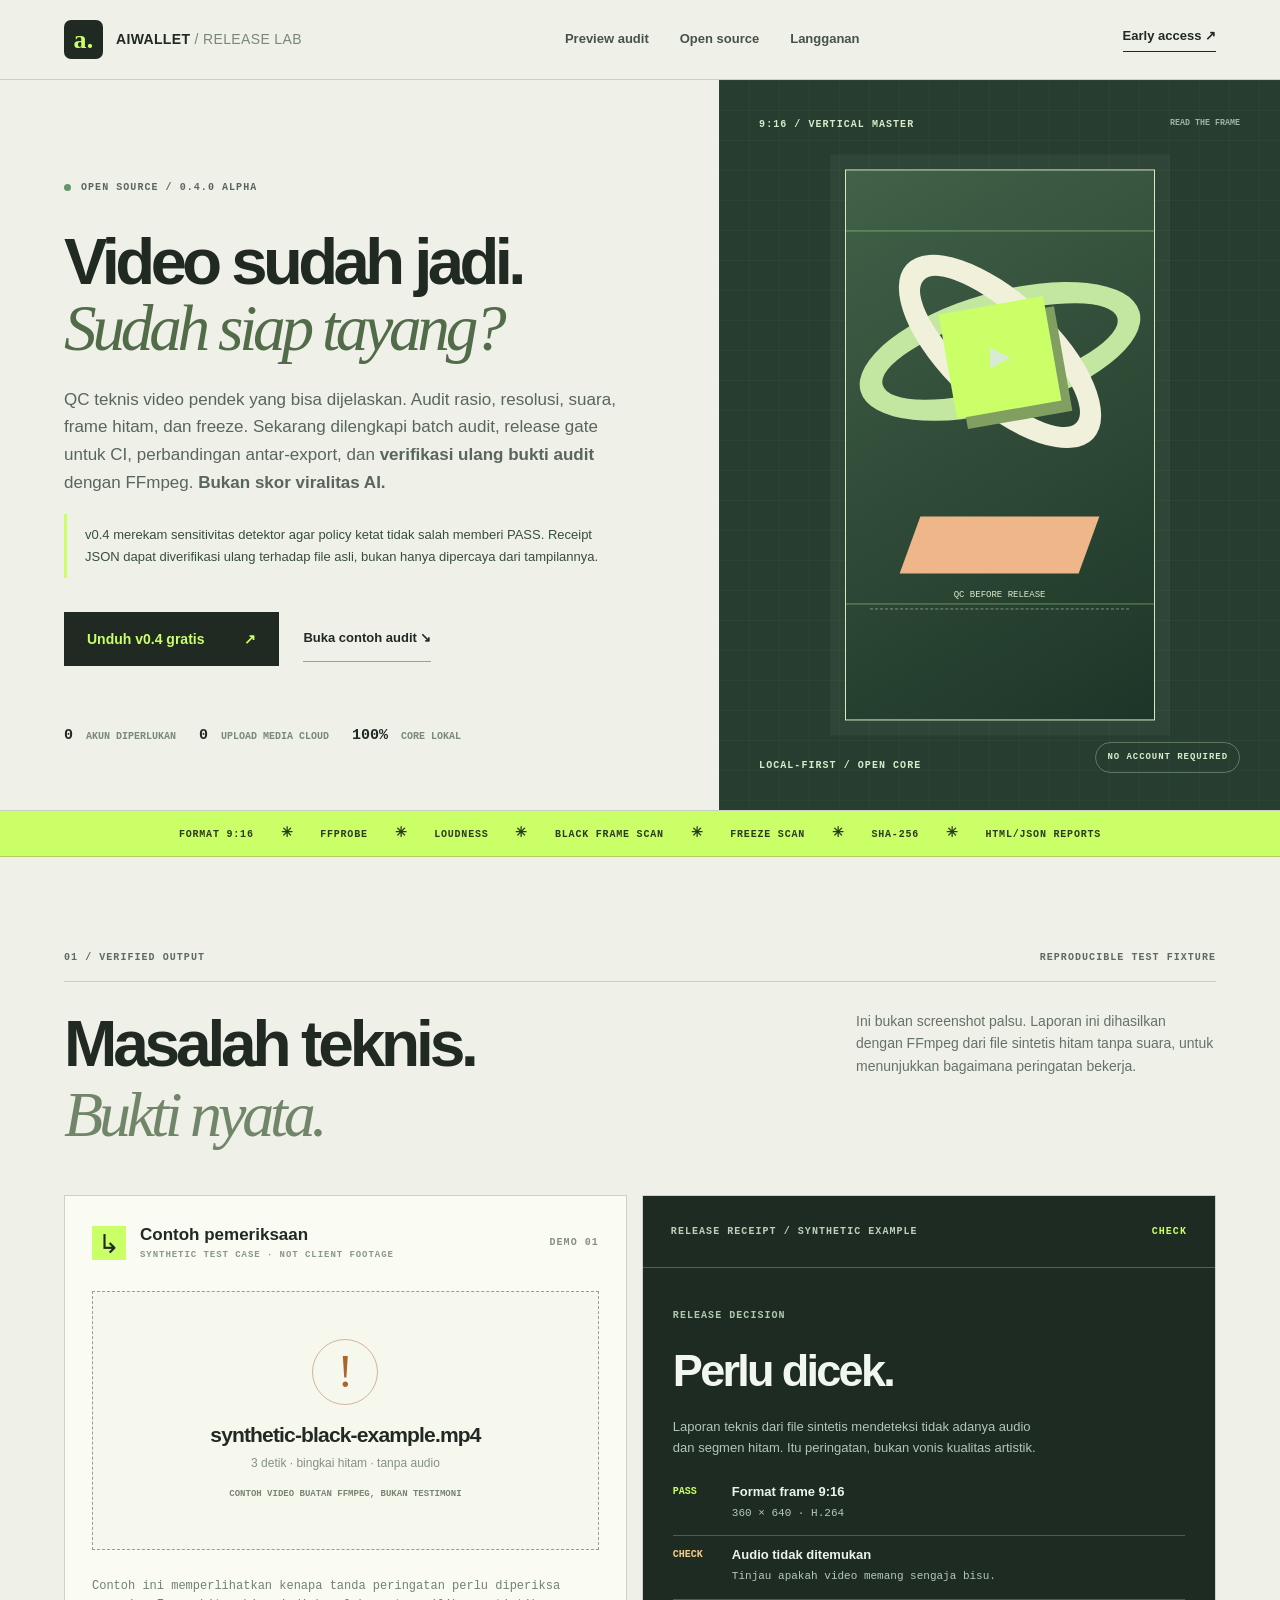
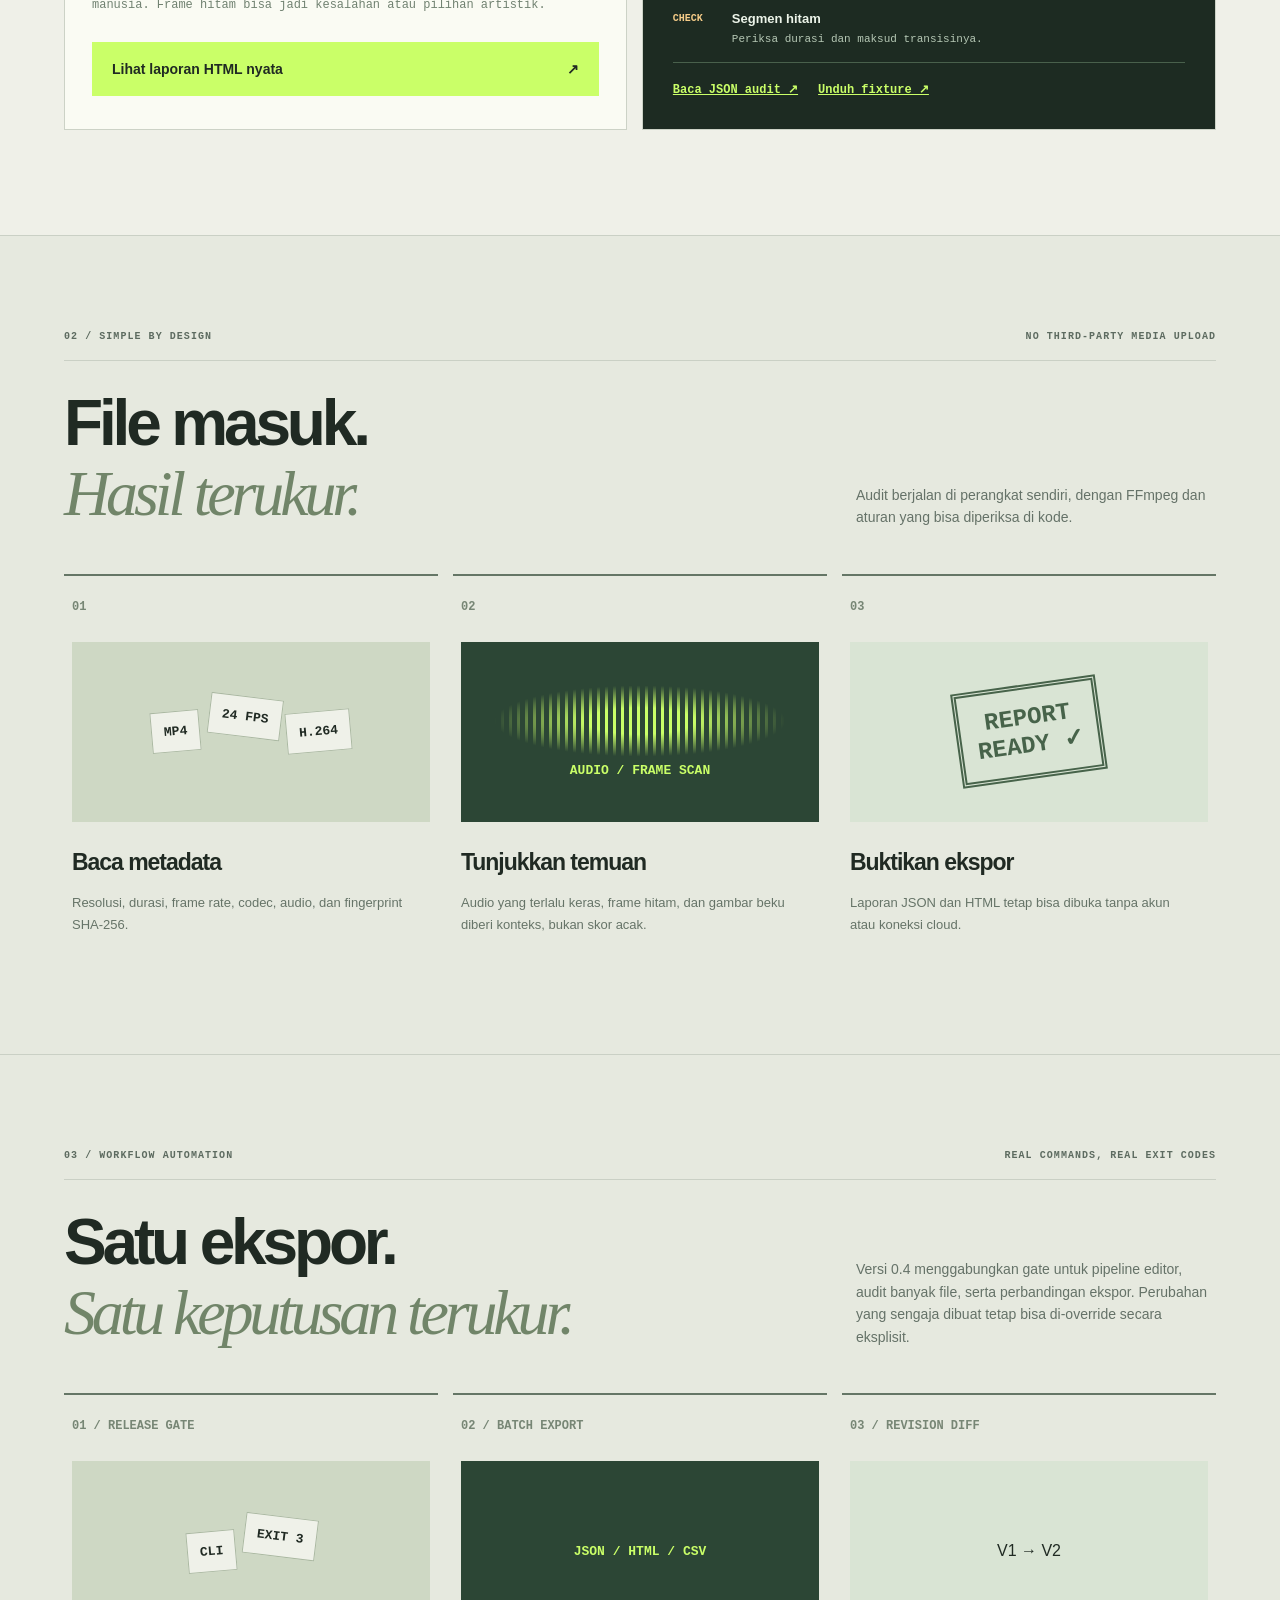
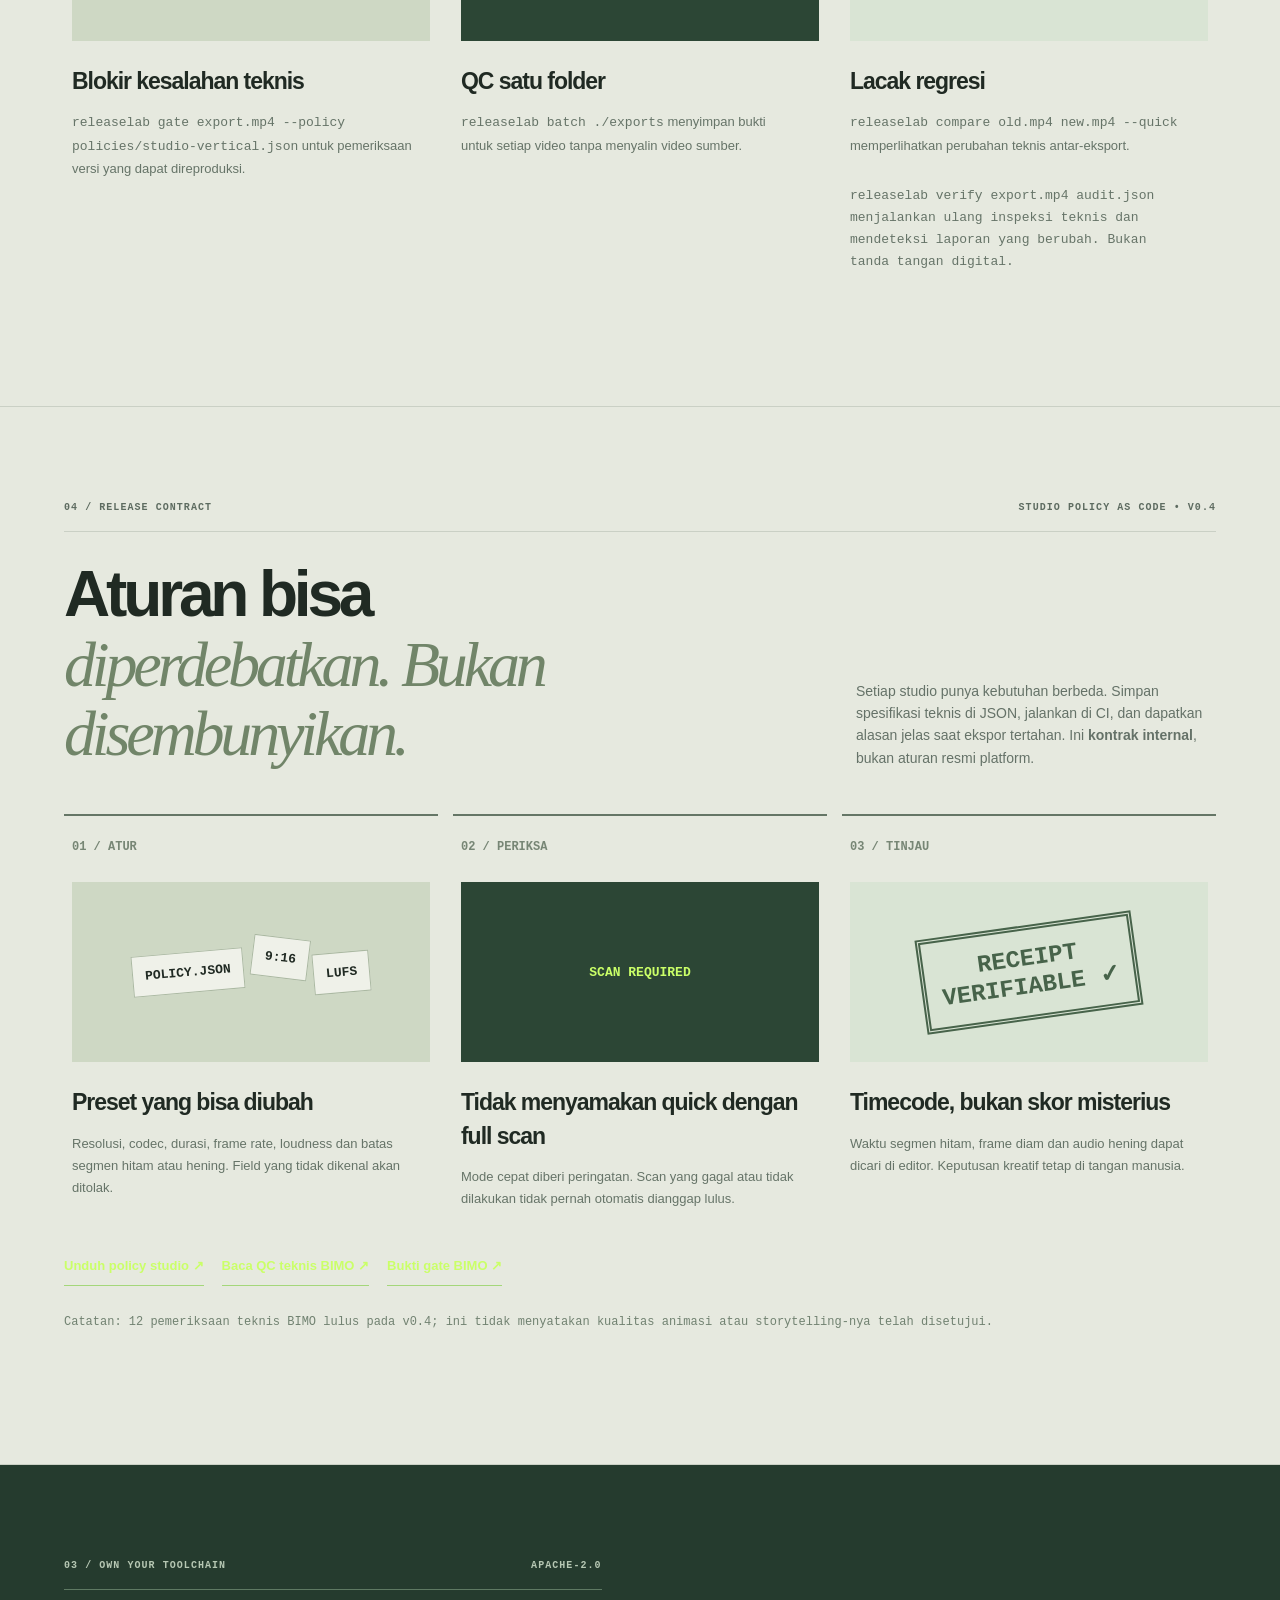
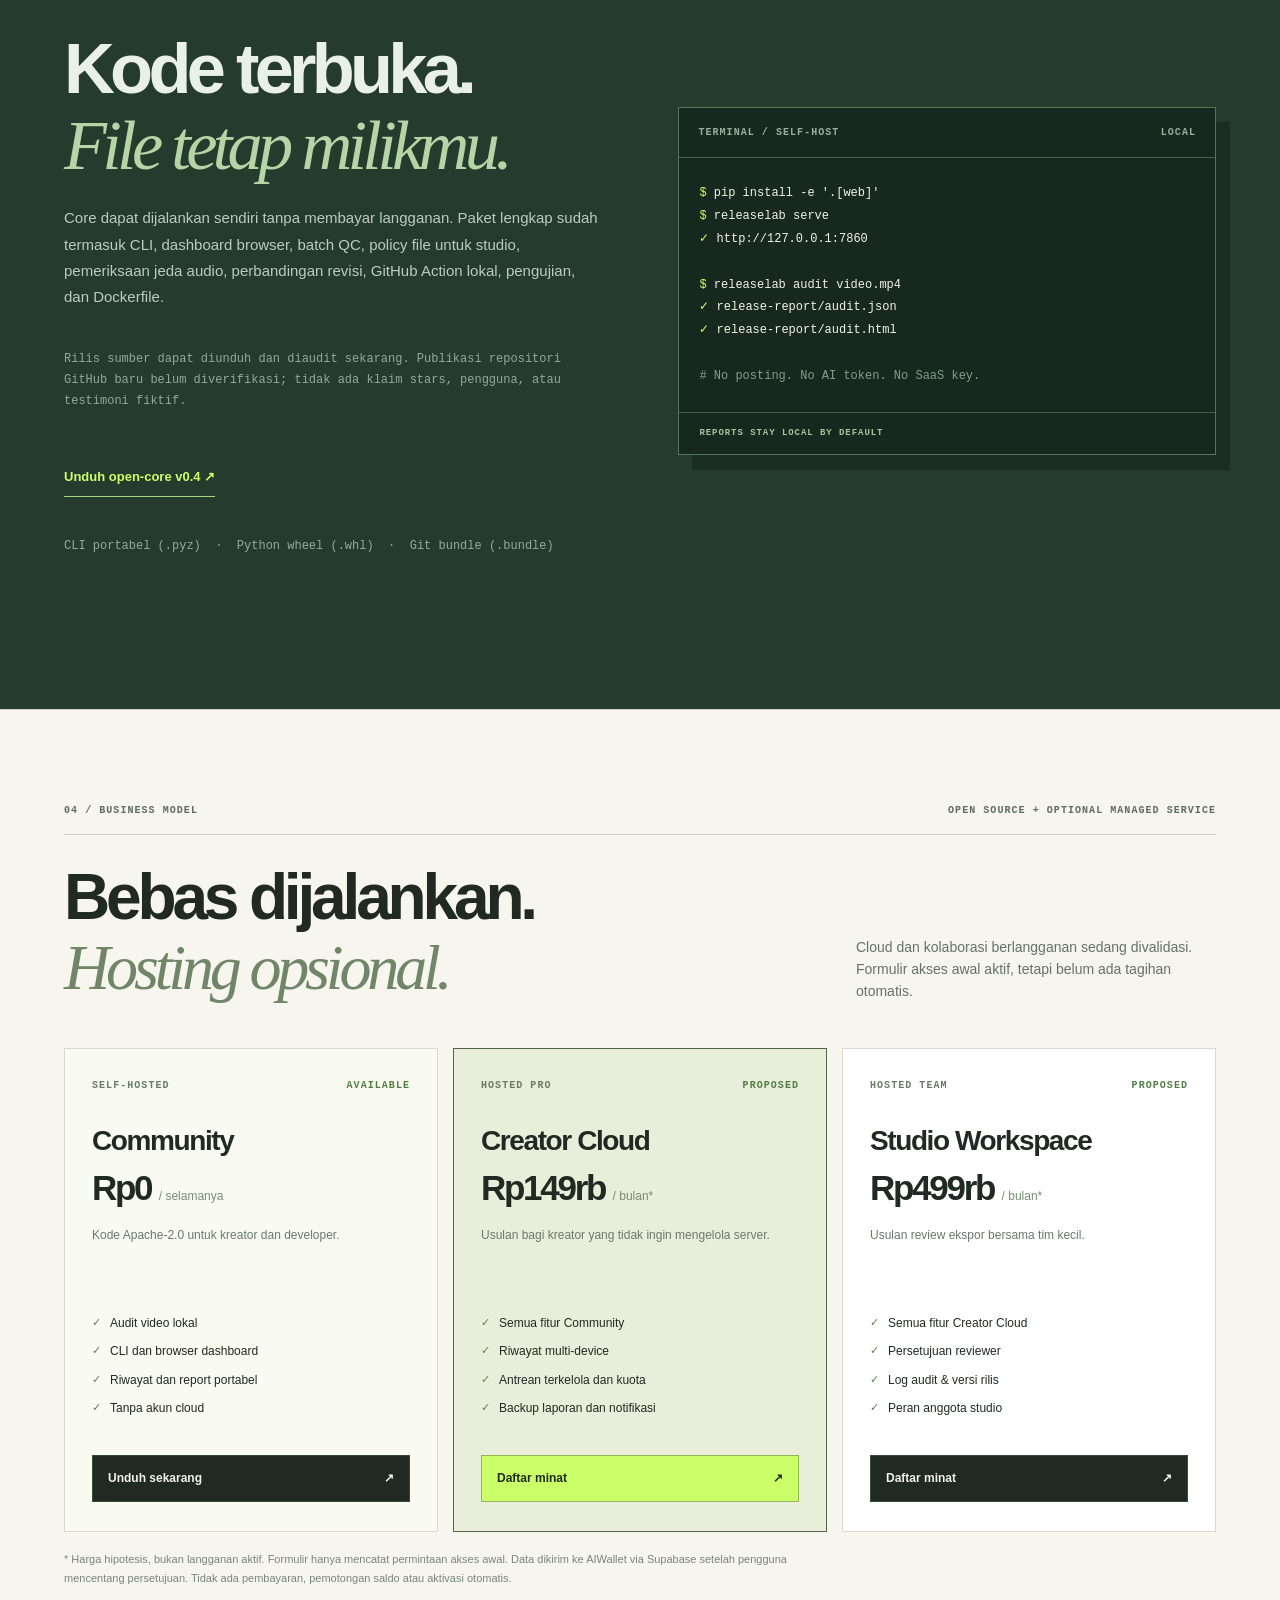
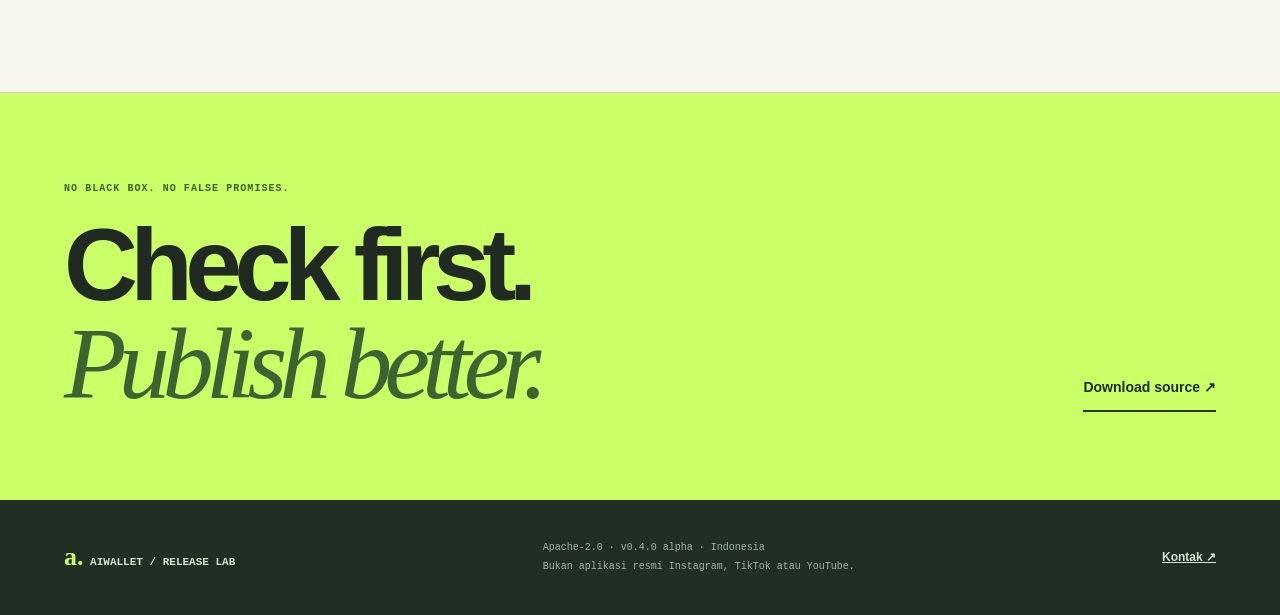
==== commit b6f5276d: "release: 0.4.0 adaptive QC policy and receipt revalidation" ====
--- a/site/index.html
+++ b/site/index.html
@@ -1,13 +1,13 @@
 <!doctype html><html lang="id"><head><meta charset="utf-8"><meta name="viewport" content="width=device-width, initial-scale=1"><meta name="theme-color" content="#eff0e8"><meta name="description" content="AIWallet Release Lab. Open-source quality checks for Reels, Shorts and TikTok videos. Self-host free, optional managed hosting early access."><meta property="og:type" content="website"><meta property="og:title" content="AIWallet Release Lab — Video QC sebelum publish"><meta property="og:description" content="FFmpeg media QC yang bisa diaudit, local-first dan Apache-2.0. Download source dan lihat contoh laporan."><title>AIWallet Release Lab — Open-source video release checks</title><link rel="icon" href="./assets/icon.svg" type="image/svg+xml"><link rel="stylesheet" href="./style.css"><script defer src="./app.js"></script></head><body>
 <div class="shell"><header class="topbar"><a class="brand" href="#top"><span class="brand-mark">a.</span><span>AIWALLET <span class="brand-muted">/ RELEASE LAB</span></span></a><nav class="navigation" id="navigation" aria-label="Navigasi"><a href="#proof">Preview audit</a><a href="#open-source">Open source</a><a href="#pricing">Langganan</a></nav><a class="nav-cta" href="#pricing">Early access ↗</a><button id="menu-button" class="menu-button" aria-label="Buka menu" aria-expanded="false" aria-controls="navigation"><span></span><span></span></button></header>
-<main><section class="hero" id="top"><div class="hero-copy"><p class="eyebrow"><span class="live-dot"></span> OPEN SOURCE / 0.3.0 ALPHA</p><h1>Video sudah jadi.<br><em>Sudah siap tayang?</em></h1><p class="hero-lead">QC teknis video pendek yang bisa dijelaskan. Audit rasio, resolusi, suara, frame hitam, dan freeze. Sekarang dilengkapi batch audit, release gate untuk CI, dan perbandingan antar-export. <strong>Bukan skor viralitas AI.</strong></p><div class="hero-actions"><a class="primary-action" href="./releases/aiwallet-release-lab-v0.3.0.zip">Unduh v0.3 gratis <span>↗</span></a><a class="subtle-action" href="#proof">Buka contoh audit ↘</a></div><div class="hero-notes"><span><b>0</b> akun diperlukan</span><span><b>0</b> upload media cloud</span><span><b>100%</b> core lokal</span></div></div><div class="hero-visual" role="img" aria-label="Ilustrasi bingkai video vertikal dan panduan zona aman"><div class="frame-annotation top">9:16 / VERTICAL MASTER<br><small>READ THE FRAME</small></div><div class="image-stage"><div class="stage-orbit orbit-one"></div><div class="stage-orbit orbit-two"></div><div class="stage-square"><span>▶</span></div><div class="stage-highlight"></div><div class="safe-boundary"><span>QC BEFORE RELEASE</span></div></div><div class="frame-annotation bottom"><span>LOCAL-FIRST / OPEN CORE</span><span class="tiny-badge">NO ACCOUNT REQUIRED</span></div></div></section>
+<main><section class="hero" id="top"><div class="hero-copy"><p class="eyebrow"><span class="live-dot"></span> OPEN SOURCE / 0.4.0 ALPHA</p><h1>Video sudah jadi.<br><em>Sudah siap tayang?</em></h1><p class="hero-lead">QC teknis video pendek yang bisa dijelaskan. Audit rasio, resolusi, suara, frame hitam, dan freeze. Sekarang dilengkapi batch audit, release gate untuk CI, perbandingan antar-export, dan <strong>verifikasi ulang bukti audit</strong> dengan FFmpeg. <strong>Bukan skor viralitas AI.</strong></p><p class="release-proof">v0.4 merekam sensitivitas detektor agar policy ketat tidak salah memberi PASS. Receipt JSON dapat diverifikasi ulang terhadap file asli, bukan hanya dipercaya dari tampilannya.</p><div class="hero-actions"><a class="primary-action" href="./releases/aiwallet-release-lab-v0.4.0.zip">Unduh v0.4 gratis <span>↗</span></a><a class="subtle-action" href="#proof">Buka contoh audit ↘</a></div><div class="hero-notes"><span><b>0</b> akun diperlukan</span><span><b>0</b> upload media cloud</span><span><b>100%</b> core lokal</span></div></div><div class="hero-visual" role="img" aria-label="Ilustrasi bingkai video vertikal dan panduan zona aman"><div class="frame-annotation top">9:16 / VERTICAL MASTER<br><small>READ THE FRAME</small></div><div class="image-stage"><div class="stage-orbit orbit-one"></div><div class="stage-orbit orbit-two"></div><div class="stage-square"><span>▶</span></div><div class="stage-highlight"></div><div class="safe-boundary"><span>QC BEFORE RELEASE</span></div></div><div class="frame-annotation bottom"><span>LOCAL-FIRST / OPEN CORE</span><span class="tiny-badge">NO ACCOUNT REQUIRED</span></div></div></section>
 <div class="ticker"><div>FORMAT 9:16 <i>✳</i> FFPROBE <i>✳</i> LOUDNESS <i>✳</i> BLACK FRAME SCAN <i>✳</i> FREEZE SCAN <i>✳</i> SHA-256 <i>✳</i> HTML/JSON REPORTS</div></div>
 <section class="workbench section" id="proof"><div class="section-kicker"><span>01 / VERIFIED OUTPUT</span><span>REPRODUCIBLE TEST FIXTURE</span></div><div class="section-head"><h2>Masalah teknis.<br><span>Bukti nyata.</span></h2><p>Ini bukan screenshot palsu. Laporan ini dihasilkan dengan FFmpeg dari file sintetis hitam tanpa suara, untuk menunjukkan bagaimana peringatan bekerja.</p></div><div class="lab-layout"><div class="upload-panel"><div class="panel-heading"><span class="panel-symbol">↳</span><div><h3>Contoh pemeriksaan</h3><p>SYNTHETIC TEST CASE · NOT CLIENT FOOTAGE</p></div><span class="panel-step">DEMO 01</span></div><div class="dropzone static-demo" aria-label="Contoh file dengan masalah sengaja"><span class="drop-icon">!</span><strong>synthetic-black-example.mp4</strong><p>3 detik · bingkai hitam · tanpa audio</p><span class="drop-caption">CONTOH VIDEO BUATAN FFmpeg, BUKAN TESTIMONI</span></div><p class="source-note">Contoh ini memperlihatkan kenapa tanda peringatan perlu diperiksa manusia. Frame hitam bisa jadi kesalahan atau pilihan artistik.</p><a href="./demo/audit.html" class="run-button" style="display:flex;text-decoration:none">Lihat laporan HTML nyata <span>↗</span></a></div><div class="result-panel"><div class="result-head"><span>RELEASE RECEIPT / SYNTHETIC EXAMPLE</span><span class="result-badge">CHECK</span></div><div style="padding:30px"><p class="eyebrow" style="color:#b1c8b0">RELEASE DECISION</p><h3 style="font-size:45px;margin:15px 0 4px;letter-spacing:-.06em">Perlu dicek.</h3><p style="color:#b2c6b5;max-width:380px;font-size:13px;line-height:1.65">Laporan teknis dari file sintetis mendeteksi tidak adanya audio dan segmen hitam. Itu peringatan, bukan vonis kualitas artistik.</p><div class="result-checks"><div class="result-check"><span>PASS</span><div><h4>Format frame 9:16</h4><p>360 × 640 · H.264</p></div></div><div class="result-check warn"><span>CHECK</span><div><h4>Audio tidak ditemukan</h4><p>Tinjau apakah video memang sengaja bisu.</p></div></div><div class="result-check warn"><span>CHECK</span><div><h4>Segmen hitam</h4><p>Periksa durasi dan maksud transisinya.</p></div></div></div><a href="./demo/audit.json" style="display:inline-block;color:#caff68;font:700 12px var(--mono);margin-top:19px;text-decoration:underline">Baca JSON audit ↗</a><a href="./demo/synthetic-black-example.mp4" download style="display:inline-block;color:#caff68;font:700 12px var(--mono);margin:19px 0 0 20px;text-decoration:underline">Unduh fixture ↗</a></div></div></div></section>
 <section class="how section" id="method"><div class="section-kicker"><span>02 / SIMPLE BY DESIGN</span><span>NO THIRD-PARTY MEDIA UPLOAD</span></div><div class="section-head"><h2>File masuk.<br><span>Hasil terukur.</span></h2><p>Audit berjalan di perangkat sendiri, dengan FFmpeg dan aturan yang bisa diperiksa di kode.</p></div><div class="steps"><article><span class="step-no">01</span><div class="step-art step-art-one"><span>MP4</span><span>24 FPS</span><span>H.264</span></div><h3>Baca metadata</h3><p>Resolusi, durasi, frame rate, codec, audio, dan fingerprint SHA-256.</p></article><article><span class="step-no">02</span><div class="step-art step-art-two"><div class="waveform"></div><span>AUDIO / FRAME SCAN</span></div><h3>Tunjukkan temuan</h3><p>Audio yang terlalu keras, frame hitam, dan gambar beku diberi konteks, bukan skor acak.</p></article><article><span class="step-no">03</span><div class="step-art step-art-three"><span class="stamp">REPORT<br>READY ✓</span></div><h3>Buktikan ekspor</h3><p>Laporan JSON dan HTML tetap bisa dibuka tanpa akun atau koneksi cloud.</p></article></div></section>
-<section class="how section" id="automation"><div class="section-kicker"><span>03 / WORKFLOW AUTOMATION</span><span>REAL COMMANDS, REAL EXIT CODES</span></div><div class="section-head"><h2>Satu ekspor.<br><span>Satu keputusan terukur.</span></h2><p>Versi 0.3 menambahkan gate untuk pipeline editor, audit banyak file, serta perbandingan ekspor. Perubahan yang sengaja dibuat tetap bisa di-override secara eksplisit.</p></div><div class="steps"><article><span class="step-no">01 / RELEASE GATE</span><div class="step-art step-art-one"><span>CLI</span><span>EXIT 3</span></div><h3>Blokir kesalahan teknis</h3><p><code>releaselab gate export.mp4 --policy policies/studio-vertical.json</code> untuk pemeriksaan versi yang dapat direproduksi.</p></article><article><span class="step-no">02 / BATCH EXPORT</span><div class="step-art step-art-two"><span>JSON / HTML / CSV</span></div><h3>QC satu folder</h3><p><code>releaselab batch ./exports</code> menyimpan bukti untuk setiap video tanpa menyalin video sumber.</p></article><article><span class="step-no">03 / REVISION DIFF</span><div class="step-art step-art-three"><span>V1 → V2</span></div><h3>Lacak regresi</h3><p><code>releaselab compare old.mp4 new.mp4 --quick</code> memperlihatkan perubahan teknis antar-eksport.</p></article></div></section>
+<section class="how section" id="automation"><div class="section-kicker"><span>03 / WORKFLOW AUTOMATION</span><span>REAL COMMANDS, REAL EXIT CODES</span></div><div class="section-head"><h2>Satu ekspor.<br><span>Satu keputusan terukur.</span></h2><p>Versi 0.4 menggabungkan gate untuk pipeline editor, audit banyak file, serta perbandingan ekspor. Perubahan yang sengaja dibuat tetap bisa di-override secara eksplisit.</p></div><div class="steps"><article><span class="step-no">01 / RELEASE GATE</span><div class="step-art step-art-one"><span>CLI</span><span>EXIT 3</span></div><h3>Blokir kesalahan teknis</h3><p><code>releaselab gate export.mp4 --policy policies/studio-vertical.json</code> untuk pemeriksaan versi yang dapat direproduksi.</p></article><article><span class="step-no">02 / BATCH EXPORT</span><div class="step-art step-art-two"><span>JSON / HTML / CSV</span></div><h3>QC satu folder</h3><p><code>releaselab batch ./exports</code> menyimpan bukti untuk setiap video tanpa menyalin video sumber.</p></article><article><span class="step-no">03 / REVISION DIFF</span><div class="step-art step-art-three"><span>V1 → V2</span></div><h3>Lacak regresi</h3><p><code>releaselab compare old.mp4 new.mp4 --quick</code> memperlihatkan perubahan teknis antar-eksport.</p><p class="source-note"><code>releaselab verify export.mp4 audit.json</code> menjalankan ulang inspeksi teknis dan mendeteksi laporan yang berubah. Bukan tanda tangan digital.</p></article></div></section>
 
-<section class="how section" id="studio-policy" aria-labelledby="policy-title"><div class="section-kicker"><span>04 / RELEASE CONTRACT</span><span>STUDIO POLICY AS CODE • V0.3</span></div><div class="section-head"><h2 id="policy-title">Aturan bisa<br><span>diperdebatkan. Bukan disembunyikan.</span></h2><p>Setiap studio punya kebutuhan berbeda. Simpan spesifikasi teknis di JSON, jalankan di CI, dan dapatkan alasan jelas saat ekspor tertahan. Ini <strong>kontrak internal</strong>, bukan aturan resmi platform.</p></div><div class="steps"><article><span class="step-no">01 / ATUR</span><div class="step-art step-art-one"><span>POLICY.JSON</span><span>9:16</span><span>LUFS</span></div><h3>Preset yang bisa diubah</h3><p>Resolusi, codec, durasi, frame rate, loudness dan batas segmen hitam atau hening. Field yang tidak dikenal akan ditolak.</p></article><article><span class="step-no">02 / PERIKSA</span><div class="step-art step-art-two"><span>SCAN REQUIRED</span></div><h3>Tidak menyamakan quick dengan full scan</h3><p>Mode cepat diberi peringatan. Scan yang gagal atau tidak dilakukan tidak pernah otomatis dianggap lulus.</p></article><article><span class="step-no">03 / TINJAU</span><div class="step-art step-art-three"><span class="stamp">RECEIPT<br>VERIFIABLE ✓</span></div><h3>Timecode, bukan skor misterius</h3><p>Waktu segmen hitam, frame diam dan audio hening dapat dicari di editor. Keputusan kreatif tetap di tangan manusia.</p></article></div><div style="margin-top:25px;display:flex;gap:18px;flex-wrap:wrap"><a class="secondary-action" href="./policies/studio-vertical.json" download>Unduh policy studio ↗</a><a class="secondary-action" href="./demo/bimo/audit.html">Baca QC teknis BIMO ↗</a><a class="secondary-action" href="./demo/bimo/gate.json">Bukti gate BIMO ↗</a></div><p class="source-note">Catatan: 12 pemeriksaan teknis BIMO lulus pada v0.3; ini tidak menyatakan kualitas animasi atau storytelling-nya telah disetujui.</p></section>
-<section class="open-source section" id="open-source"><div class="open-copy"><div class="section-kicker"><span>03 / OWN YOUR TOOLCHAIN</span><span>APACHE-2.0</span></div><h2>Kode terbuka.<br><span>File tetap milikmu.</span></h2><p>Core dapat dijalankan sendiri tanpa membayar langganan. Paket lengkap sudah termasuk CLI, dashboard browser, batch QC, policy file untuk studio, pemeriksaan jeda audio, perbandingan revisi, GitHub Action lokal, pengujian, dan Dockerfile.</p><p class="source-note">Rilis sumber dapat diunduh dan diaudit sekarang. Publikasi repositori GitHub baru belum diverifikasi; tidak ada klaim stars, pengguna, atau testimoni fiktif.</p><a class="secondary-action" href="./releases/aiwallet-release-lab-v0.3.0.zip">Unduh open-core v0.3 ↗</a><p class="source-note"><a href="./releases/releaselab-0.3.0.pyz" download>CLI portabel (.pyz)</a> &nbsp;·&nbsp; <a href="./releases/aiwallet_release_lab-0.3.0-py3-none-any.whl" download>Python wheel (.whl)</a> &nbsp;·&nbsp; <a href="./releases/AIWallet_ReleaseLab_v0.3.0.git.bundle" download>Git bundle (.bundle)</a></p></div><div class="terminal"><div class="terminal-top"><span>TERMINAL / SELF-HOST</span><span>LOCAL</span></div><pre><code><span class="prompt">$</span> pip install -e '.[web]'
+<section class="how section" id="studio-policy" aria-labelledby="policy-title"><div class="section-kicker"><span>04 / RELEASE CONTRACT</span><span>STUDIO POLICY AS CODE • V0.4</span></div><div class="section-head"><h2 id="policy-title">Aturan bisa<br><span>diperdebatkan. Bukan disembunyikan.</span></h2><p>Setiap studio punya kebutuhan berbeda. Simpan spesifikasi teknis di JSON, jalankan di CI, dan dapatkan alasan jelas saat ekspor tertahan. Ini <strong>kontrak internal</strong>, bukan aturan resmi platform.</p></div><div class="steps"><article><span class="step-no">01 / ATUR</span><div class="step-art step-art-one"><span>POLICY.JSON</span><span>9:16</span><span>LUFS</span></div><h3>Preset yang bisa diubah</h3><p>Resolusi, codec, durasi, frame rate, loudness dan batas segmen hitam atau hening. Field yang tidak dikenal akan ditolak.</p></article><article><span class="step-no">02 / PERIKSA</span><div class="step-art step-art-two"><span>SCAN REQUIRED</span></div><h3>Tidak menyamakan quick dengan full scan</h3><p>Mode cepat diberi peringatan. Scan yang gagal atau tidak dilakukan tidak pernah otomatis dianggap lulus.</p></article><article><span class="step-no">03 / TINJAU</span><div class="step-art step-art-three"><span class="stamp">RECEIPT<br>VERIFIABLE ✓</span></div><h3>Timecode, bukan skor misterius</h3><p>Waktu segmen hitam, frame diam dan audio hening dapat dicari di editor. Keputusan kreatif tetap di tangan manusia.</p></article></div><div style="margin-top:25px;display:flex;gap:18px;flex-wrap:wrap"><a class="secondary-action" href="./policies/studio-vertical.json" download>Unduh policy studio ↗</a><a class="secondary-action" href="./demo/bimo/audit.html">Baca QC teknis BIMO ↗</a><a class="secondary-action" href="./demo/bimo/gate.json">Bukti gate BIMO ↗</a></div><p class="source-note">Catatan: 12 pemeriksaan teknis BIMO lulus pada v0.4; ini tidak menyatakan kualitas animasi atau storytelling-nya telah disetujui.</p></section>
+<section class="open-source section" id="open-source"><div class="open-copy"><div class="section-kicker"><span>03 / OWN YOUR TOOLCHAIN</span><span>APACHE-2.0</span></div><h2>Kode terbuka.<br><span>File tetap milikmu.</span></h2><p>Core dapat dijalankan sendiri tanpa membayar langganan. Paket lengkap sudah termasuk CLI, dashboard browser, batch QC, policy file untuk studio, pemeriksaan jeda audio, perbandingan revisi, GitHub Action lokal, pengujian, dan Dockerfile.</p><p class="source-note">Rilis sumber dapat diunduh dan diaudit sekarang. Publikasi repositori GitHub baru belum diverifikasi; tidak ada klaim stars, pengguna, atau testimoni fiktif.</p><a class="secondary-action" href="./releases/aiwallet-release-lab-v0.4.0.zip">Unduh open-core v0.4 ↗</a><p class="source-note"><a href="./releases/releaselab-0.4.0.pyz" download>CLI portabel (.pyz)</a> &nbsp;·&nbsp; <a href="./releases/aiwallet_release_lab-0.4.0-py3-none-any.whl" download>Python wheel (.whl)</a> &nbsp;·&nbsp; <a href="./releases/AIWallet_ReleaseLab_v0.4.0.git.bundle" download>Git bundle (.bundle)</a></p></div><div class="terminal"><div class="terminal-top"><span>TERMINAL / SELF-HOST</span><span>LOCAL</span></div><pre><code><span class="prompt">$</span> pip install -e '.[web]'
 <span class="prompt">$</span> releaselab serve
 <span class="okay">✓</span> http://127.0.0.1:7860
 
@@ -16,8 +16,8 @@
 <span class="okay">✓</span> release-report/audit.html
 
 <span class="comment"># No posting. No AI token. No SaaS key.</span></code></pre><div class="terminal-footer">REPORTS STAY LOCAL BY DEFAULT</div></div></section>
-<section class="pricing section" id="pricing"><div class="section-kicker"><span>04 / BUSINESS MODEL</span><span>OPEN SOURCE + OPTIONAL MANAGED SERVICE</span></div><div class="section-head"><h2>Bebas dijalankan.<br><span>Hosting opsional.</span></h2><p>Cloud dan kolaborasi berlangganan sedang divalidasi. Formulir akses awal aktif, tetapi belum ada tagihan otomatis.</p></div><div class="pricing-grid"><article class="pricing-card free"><div class="plan-top"><span>SELF-HOSTED</span><span>AVAILABLE</span></div><h3>Community</h3><div class="price">Rp0 <small>/ selamanya</small></div><p>Kode Apache-2.0 untuk kreator dan developer.</p><ul><li>Audit video lokal</li><li>CLI dan browser dashboard</li><li>Riwayat dan report portabel</li><li>Tanpa akun cloud</li></ul><a href="./releases/aiwallet-release-lab-v0.3.0.zip" class="plan-action">Unduh sekarang <span>↗</span></a></article><article class="pricing-card paid"><div class="plan-top"><span>HOSTED PRO</span><span>PROPOSED</span></div><h3>Creator Cloud</h3><div class="price">Rp149rb <small>/ bulan*</small></div><p>Usulan bagi kreator yang tidak ingin mengelola server.</p><ul><li>Semua fitur Community</li><li>Riwayat multi-device</li><li>Antrean terkelola dan kuota</li><li>Backup laporan dan notifikasi</li></ul><button class="plan-action paid-action waitlist-open" type="button" data-plan="creator_cloud">Daftar minat <span>↗</span></button></article><article class="pricing-card"><div class="plan-top"><span>HOSTED TEAM</span><span>PROPOSED</span></div><h3>Studio Workspace</h3><div class="price">Rp499rb <small>/ bulan*</small></div><p>Usulan review ekspor bersama tim kecil.</p><ul><li>Semua fitur Creator Cloud</li><li>Persetujuan reviewer</li><li>Log audit & versi rilis</li><li>Peran anggota studio</li></ul><button class="plan-action waitlist-open" type="button" data-plan="studio_workspace">Daftar minat <span>↗</span></button></article></div><p class="pricing-disclaimer">* Harga hipotesis, bukan langganan aktif. Formulir hanya mencatat permintaan akses awal. Data dikirim ke AIWallet via Supabase setelah pengguna mencentang persetujuan. Tidak ada pembayaran, pemotongan saldo atau aktivasi otomatis.</p></section>
+<section class="pricing section" id="pricing"><div class="section-kicker"><span>04 / BUSINESS MODEL</span><span>OPEN SOURCE + OPTIONAL MANAGED SERVICE</span></div><div class="section-head"><h2>Bebas dijalankan.<br><span>Hosting opsional.</span></h2><p>Cloud dan kolaborasi berlangganan sedang divalidasi. Formulir akses awal aktif, tetapi belum ada tagihan otomatis.</p></div><div class="pricing-grid"><article class="pricing-card free"><div class="plan-top"><span>SELF-HOSTED</span><span>AVAILABLE</span></div><h3>Community</h3><div class="price">Rp0 <small>/ selamanya</small></div><p>Kode Apache-2.0 untuk kreator dan developer.</p><ul><li>Audit video lokal</li><li>CLI dan browser dashboard</li><li>Riwayat dan report portabel</li><li>Tanpa akun cloud</li></ul><a href="./releases/aiwallet-release-lab-v0.4.0.zip" class="plan-action">Unduh sekarang <span>↗</span></a></article><article class="pricing-card paid"><div class="plan-top"><span>HOSTED PRO</span><span>PROPOSED</span></div><h3>Creator Cloud</h3><div class="price">Rp149rb <small>/ bulan*</small></div><p>Usulan bagi kreator yang tidak ingin mengelola server.</p><ul><li>Semua fitur Community</li><li>Riwayat multi-device</li><li>Antrean terkelola dan kuota</li><li>Backup laporan dan notifikasi</li></ul><button class="plan-action paid-action waitlist-open" type="button" data-plan="creator_cloud">Daftar minat <span>↗</span></button></article><article class="pricing-card"><div class="plan-top"><span>HOSTED TEAM</span><span>PROPOSED</span></div><h3>Studio Workspace</h3><div class="price">Rp499rb <small>/ bulan*</small></div><p>Usulan review ekspor bersama tim kecil.</p><ul><li>Semua fitur Creator Cloud</li><li>Persetujuan reviewer</li><li>Log audit & versi rilis</li><li>Peran anggota studio</li></ul><button class="plan-action waitlist-open" type="button" data-plan="studio_workspace">Daftar minat <span>↗</span></button></article></div><p class="pricing-disclaimer">* Harga hipotesis, bukan langganan aktif. Formulir hanya mencatat permintaan akses awal. Data dikirim ke AIWallet via Supabase setelah pengguna mencentang persetujuan. Tidak ada pembayaran, pemotongan saldo atau aktivasi otomatis.</p></section>
 <dialog id="waitlist-dialog" class="waitlist-dialog" aria-labelledby="waitlist-title"><form id="waitlist-form"><div class="dialog-header"><span>AIWALLET / EARLY ACCESS</span><button type="button" id="close-waitlist" aria-label="Tutup formulir">×</button></div><h2 id="waitlist-title">Minta akses awal.</h2><p>Langganan belum dijual. Kami hanya menghubungi jika layanan hosted siap dibuka.</p><label>Nama kontak<input type="text" name="name" autocomplete="name" minlength="2" maxlength="100" required placeholder="Nama kamu"></label><label>Email<input type="email" name="email" autocomplete="email" maxlength="254" required placeholder="nama@contoh.com"></label><label>Paket yang diminati<select name="plan" id="waitlist-plan"><option value="creator_cloud">Creator Cloud — usulan Rp149rb/bulan</option><option value="studio_workspace">Studio Workspace — usulan Rp499rb/bulan</option></select></label><label class="hidden-honey" aria-hidden="true">Website<input name="website" type="text" tabindex="-1" autocomplete="off"></label><label class="waitlist-consent"><input type="checkbox" name="consent" required><span>Setuju menerima email mengenai early access; pendaftaran ini bukan pembayaran atau persetujuan berlangganan otomatis. Untuk penghapusan data, hubungi kontak di footer.</span></label><button class="run-button" type="submit" id="send-waitlist">Daftar minat <span>↗</span></button><div id="waitlist-status" role="status" aria-live="polite"></div></form></dialog>
-<section class="closing"><span class="eyebrow">NO BLACK BOX. NO FALSE PROMISES.</span><h2>Check first.<br><em>Publish better.</em></h2><a href="./releases/aiwallet-release-lab-v0.3.0.zip">Download source ↗</a></section>
-</main><footer><div class="footer-brand">a.<span> AIWALLET / RELEASE LAB</span></div><div><span>Apache-2.0 · v0.3.0 alpha · Indonesia</span><span>Bukan aplikasi resmi Instagram, TikTok atau YouTube.</span></div><a href="mailto:muhammadzakyasshidqy@gmail.com">Kontak ↗</a></footer></div>
+<section class="closing"><span class="eyebrow">NO BLACK BOX. NO FALSE PROMISES.</span><h2>Check first.<br><em>Publish better.</em></h2><a href="./releases/aiwallet-release-lab-v0.4.0.zip">Download source ↗</a></section>
+</main><footer><div class="footer-brand">a.<span> AIWALLET / RELEASE LAB</span></div><div><span>Apache-2.0 · v0.4.0 alpha · Indonesia</span><span>Bukan aplikasi resmi Instagram, TikTok atau YouTube.</span></div><a href="mailto:muhammadzakyasshidqy@gmail.com">Kontak ↗</a></footer></div>
 </body></html>
--- a/site/style.css
+++ b/site/style.css
@@ -8,3 +8,5 @@
 
 .waitlist-dialog{background:#f8f9f1;border:2px solid #253e2c;color:#253829;max-width:525px;width:calc(100vw - 30px);padding:29px;box-shadow:15px 18px 0 #6a8e66;max-height:90vh;overflow:auto}.waitlist-dialog::backdrop{background:#1b291fc7}.waitlist-dialog h2{font-size:37px;letter-spacing:-.06em;line-height:1.12;margin:25px 0 11px}.waitlist-dialog p{font-size:13px;color:#617263;line-height:1.65;margin-bottom:24px}.waitlist-dialog .dialog-header{display:flex;justify-content:space-between;align-items:center;font:800 10px var(--mono);letter-spacing:.12em}.dialog-header button{font:32px Georgia,serif;border:0;background:transparent;line-height:1}.waitlist-dialog label{display:block;font-size:12px;font-weight:750;margin:15px 0}.waitlist-dialog input:not([type=checkbox]),.waitlist-dialog select{margin-top:5px;display:block;width:100%;border:1px solid #aeb7a9;background:white;color:#253829;padding:12px;font:13px Inter,Arial,sans-serif}.waitlist-dialog .waitlist-consent{display:flex;gap:10px;line-height:1.6;font-weight:500;color:#617263;align-items:start}.waitlist-consent input{width:16px;height:16px;margin-top:2px;flex:none;accent-color:#557648}.hidden-honey{position:absolute!important;left:-9999px!important;opacity:0}#waitlist-status{font:12px/1.5 var(--mono);margin-top:15px;color:#2f613f;min-height:20px}.plan-action{width:100%;text-align:left;cursor:pointer}
 .static-demo{cursor:default}.static-demo:hover{background:#f6f8ee;border-color:#93a28f}.static-demo .drop-icon{color:#aa642e;border-color:#d3b39a}.source-note{font:12px/1.6 var(--mono);color:#718271;padding:15px 0}.result-panel .result-checks{max-height:none}.result-panel h3{color:#f1f7ef}
+
+.release-proof{font-size:13px;max-width:690px;border-left:3px solid #caff68;padding:10px 18px;color:#374e3b;line-height:1.7}
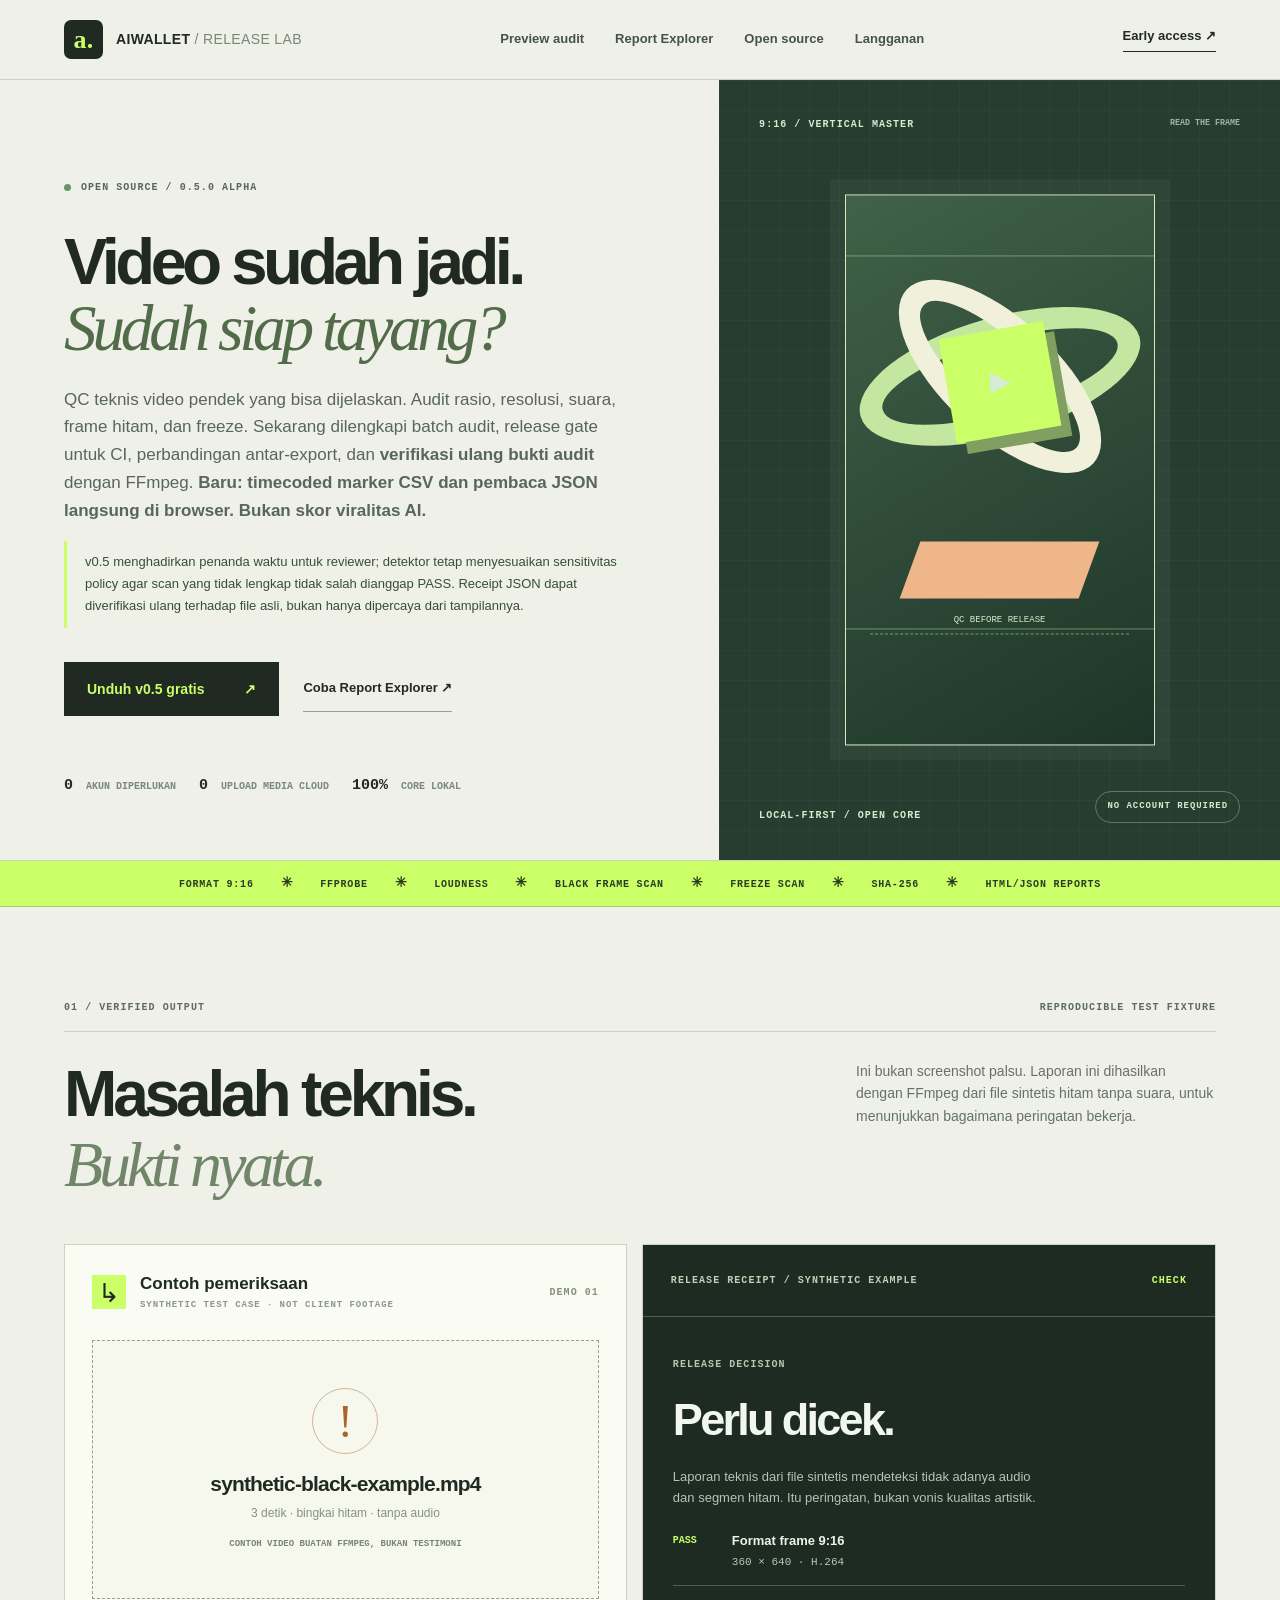
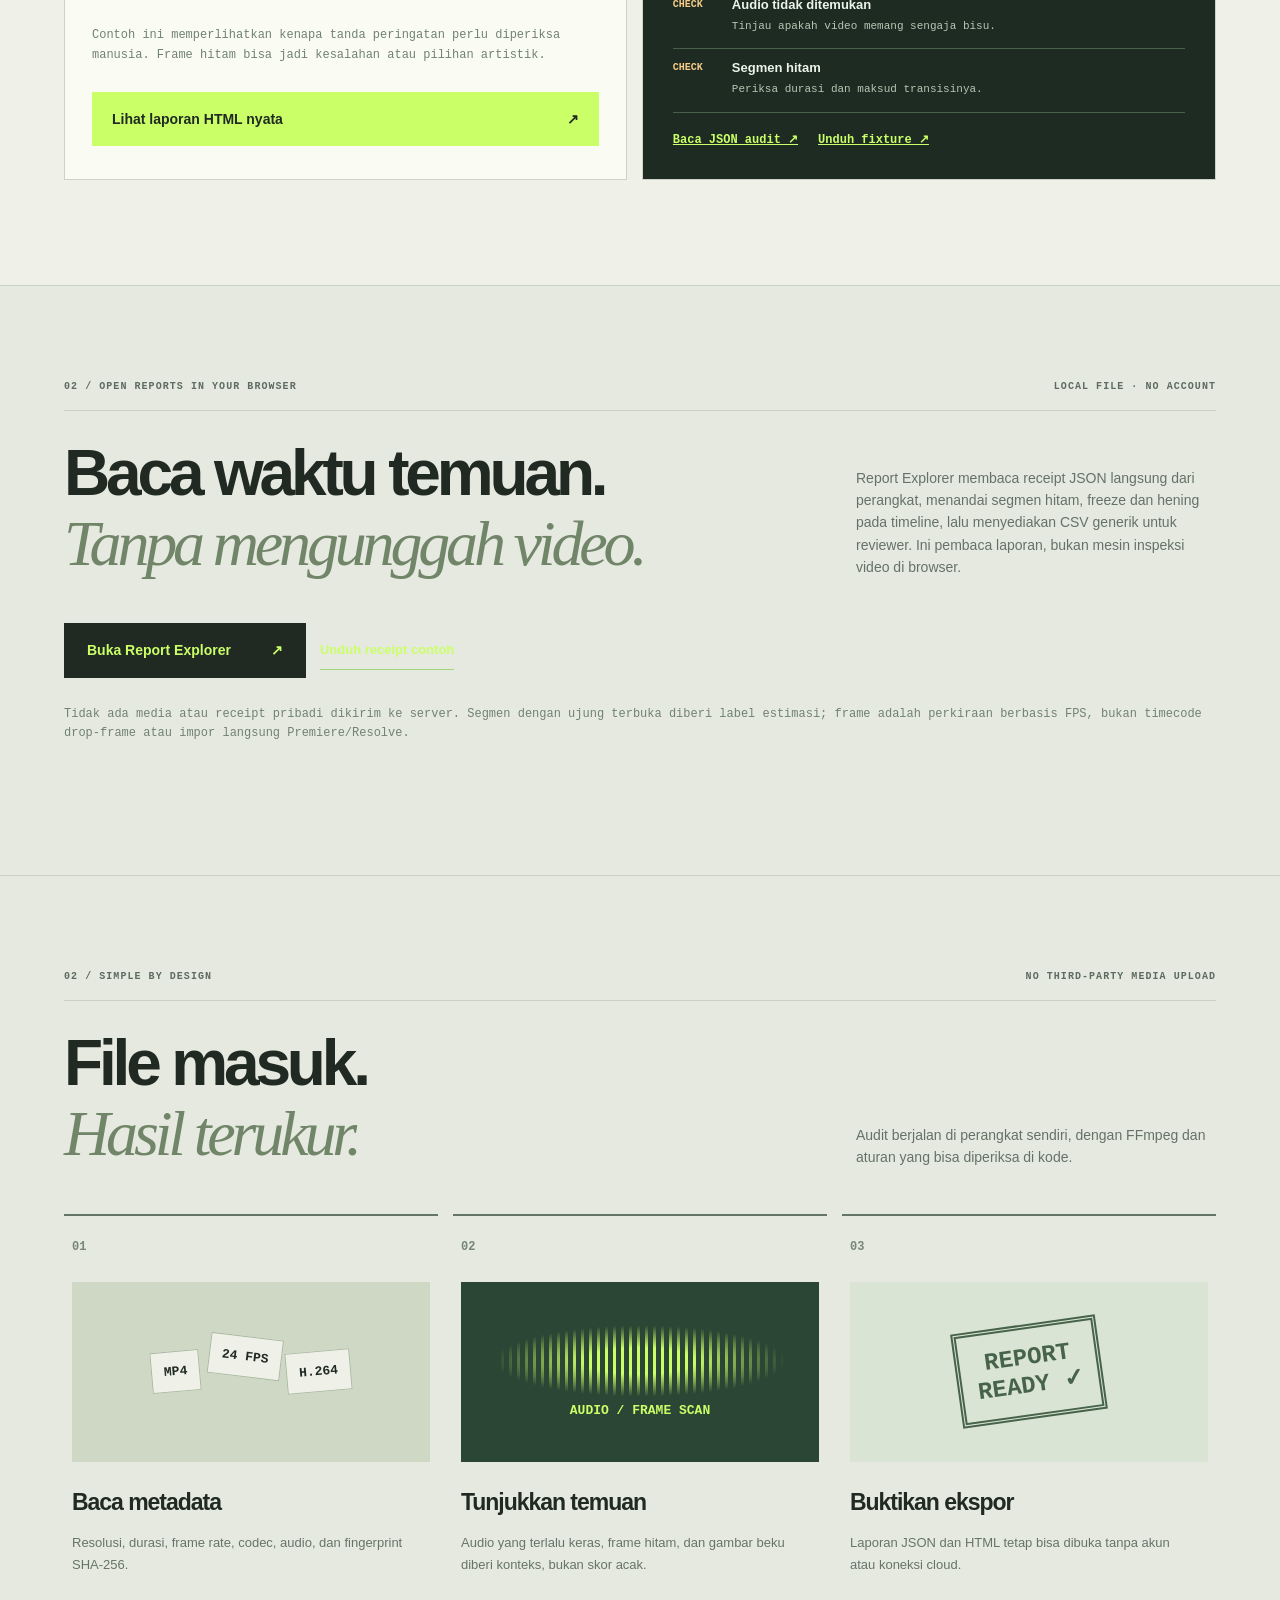
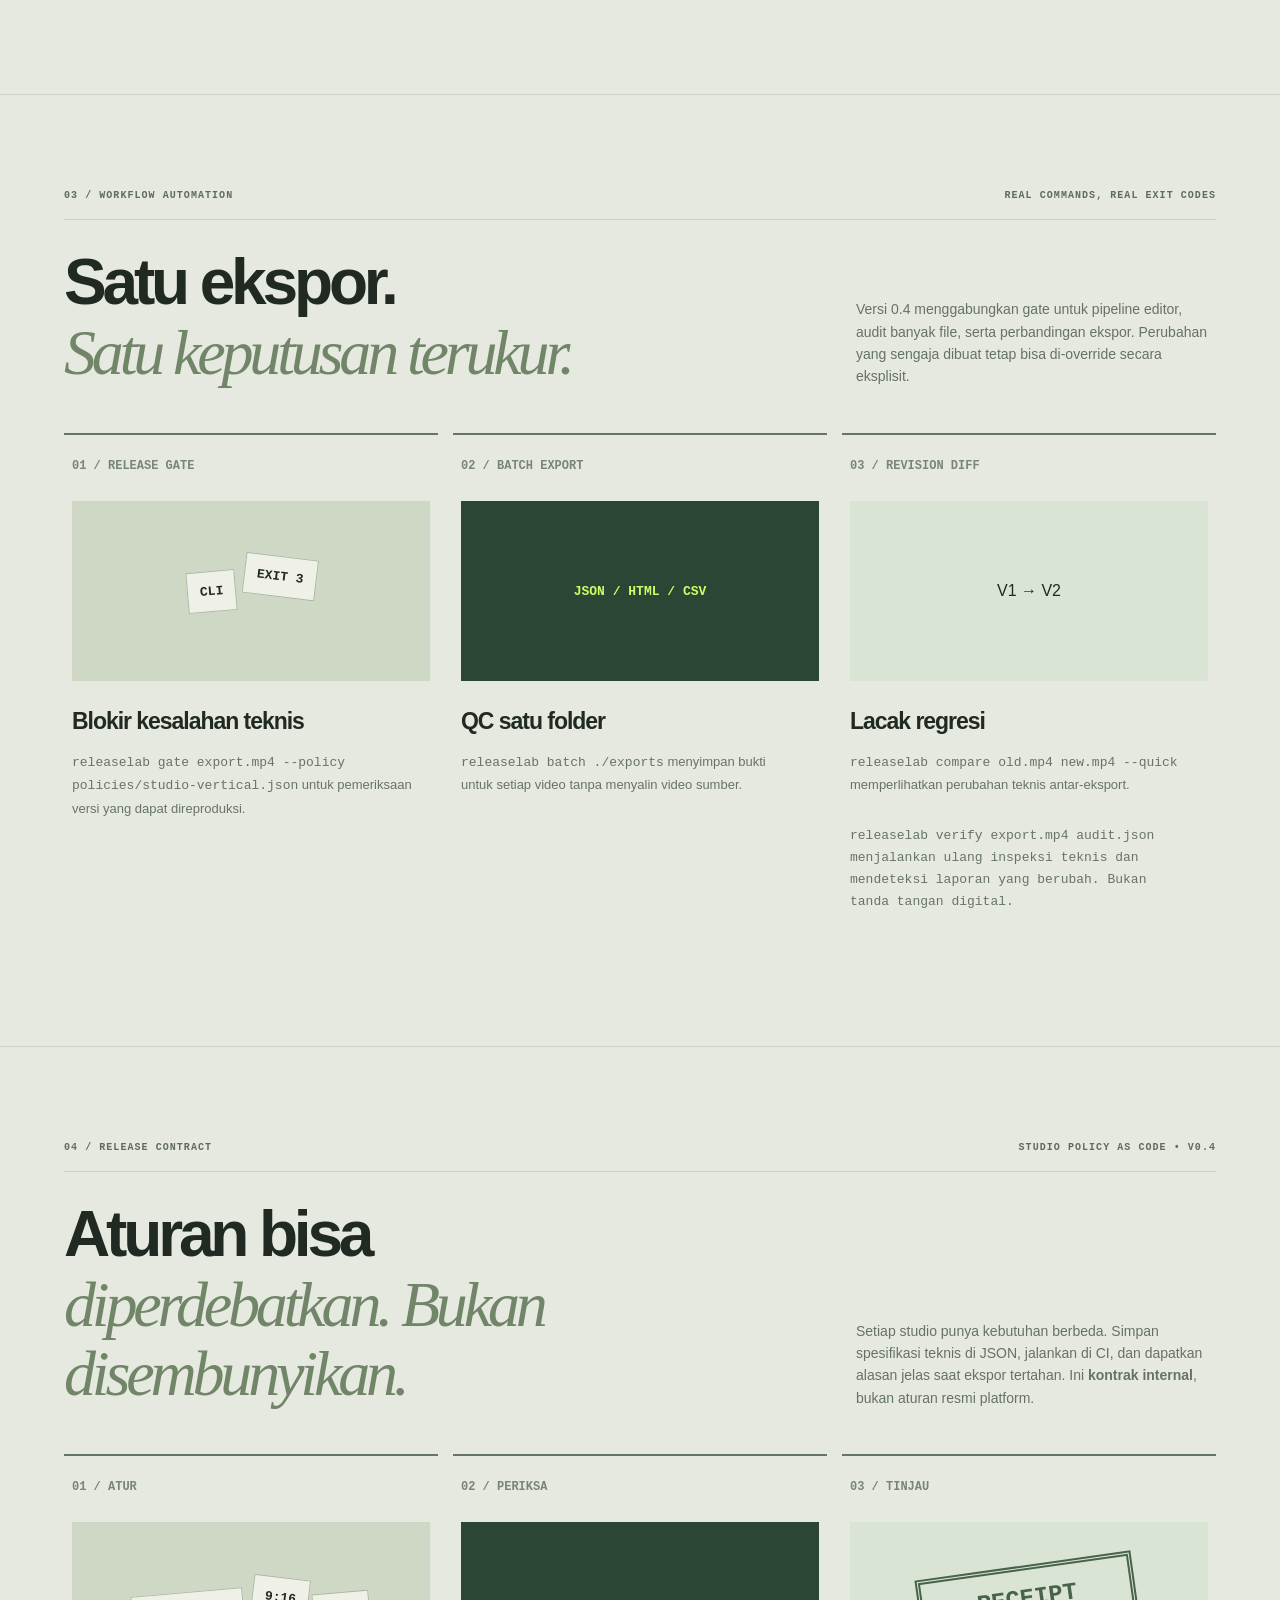
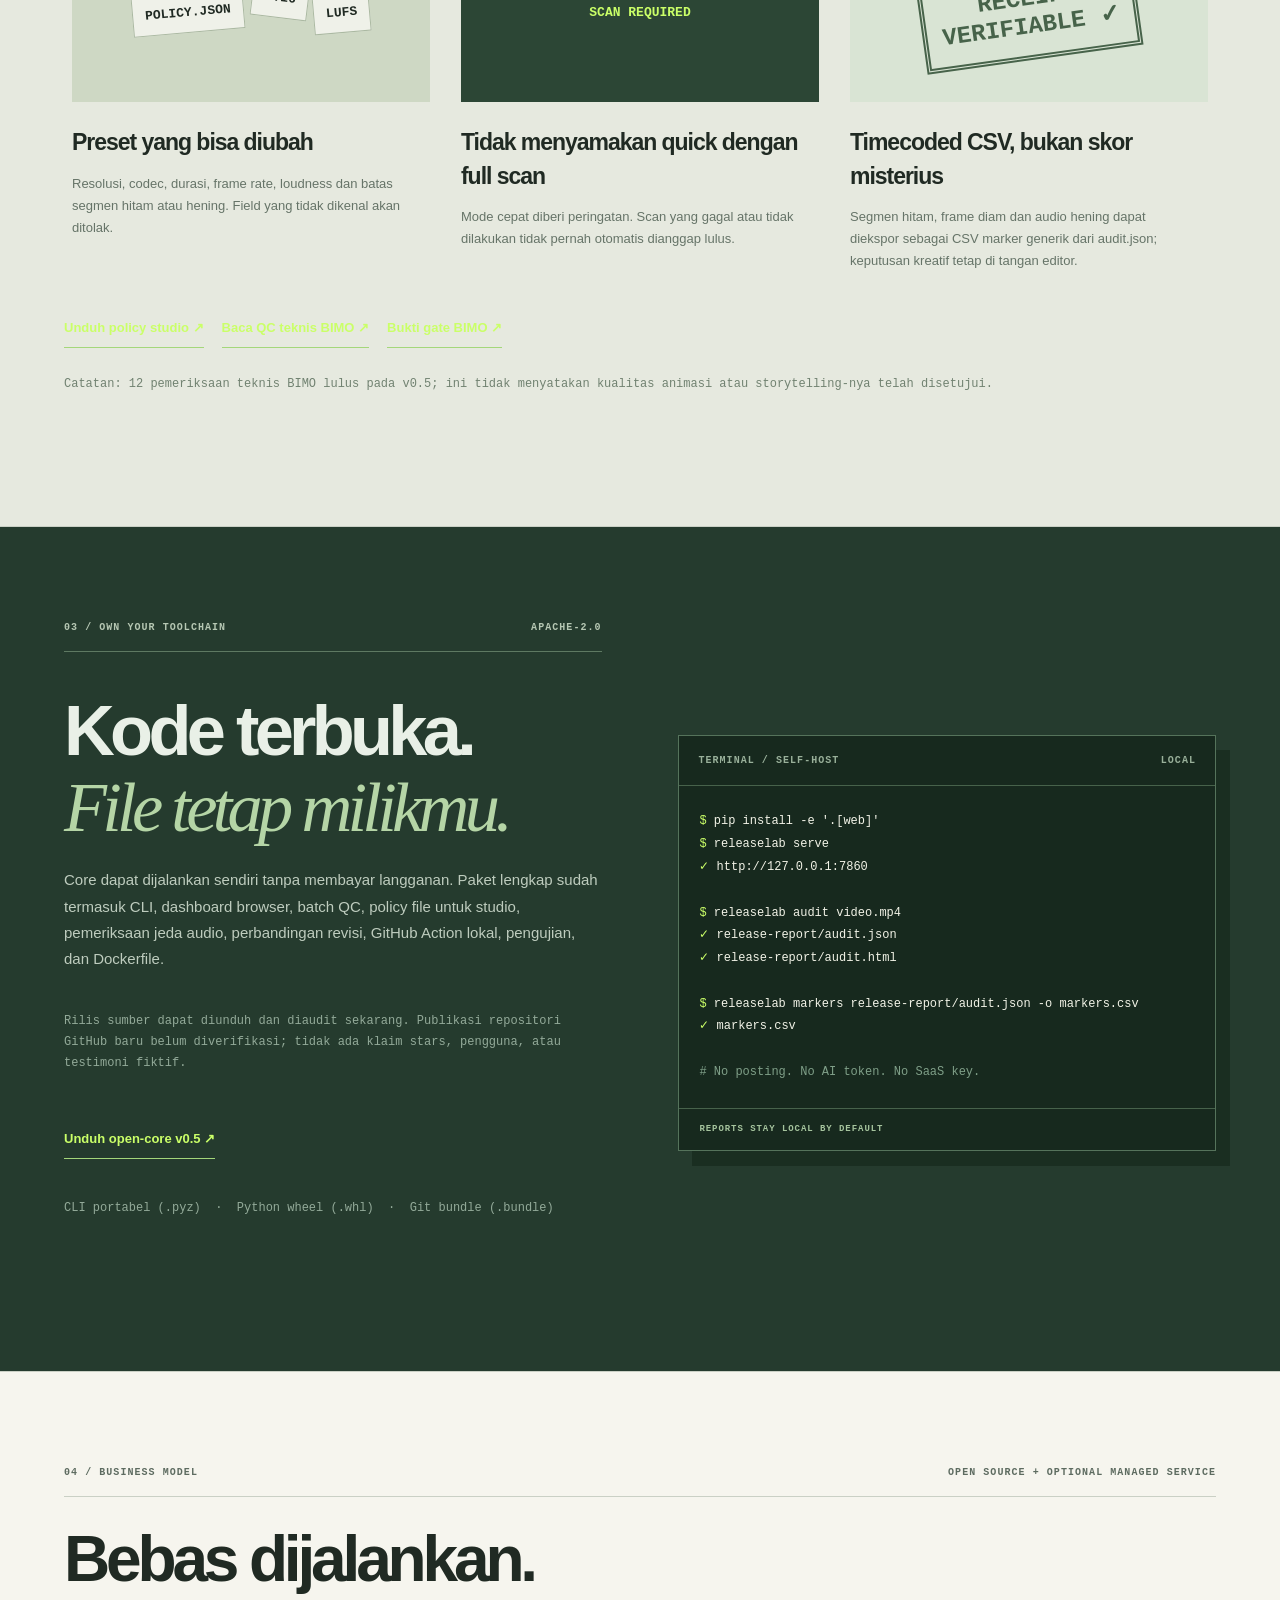
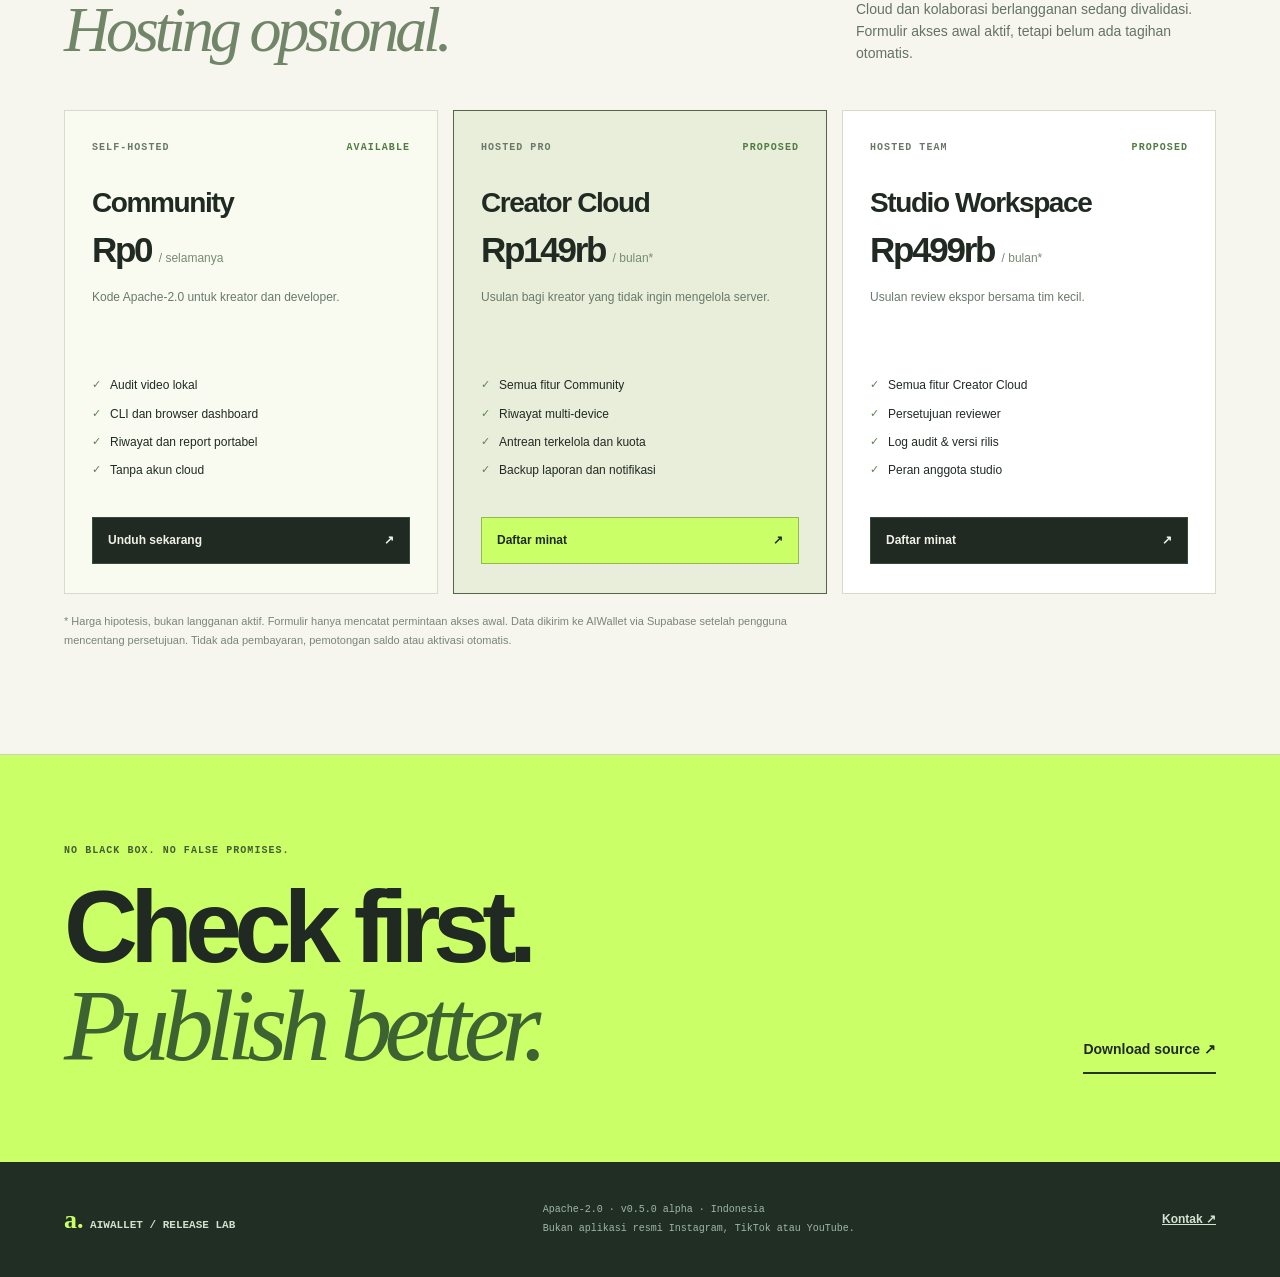
==== commit 344aded8: "release: v0.5.0 timecoded markers and private receipt explorer" ====
--- a/site/index.html
+++ b/site/index.html
@@ -1,13 +1,14 @@
 <!doctype html><html lang="id"><head><meta charset="utf-8"><meta name="viewport" content="width=device-width, initial-scale=1"><meta name="theme-color" content="#eff0e8"><meta name="description" content="AIWallet Release Lab. Open-source quality checks for Reels, Shorts and TikTok videos. Self-host free, optional managed hosting early access."><meta property="og:type" content="website"><meta property="og:title" content="AIWallet Release Lab — Video QC sebelum publish"><meta property="og:description" content="FFmpeg media QC yang bisa diaudit, local-first dan Apache-2.0. Download source dan lihat contoh laporan."><title>AIWallet Release Lab — Open-source video release checks</title><link rel="icon" href="./assets/icon.svg" type="image/svg+xml"><link rel="stylesheet" href="./style.css"><script defer src="./app.js"></script></head><body>
-<div class="shell"><header class="topbar"><a class="brand" href="#top"><span class="brand-mark">a.</span><span>AIWALLET <span class="brand-muted">/ RELEASE LAB</span></span></a><nav class="navigation" id="navigation" aria-label="Navigasi"><a href="#proof">Preview audit</a><a href="#open-source">Open source</a><a href="#pricing">Langganan</a></nav><a class="nav-cta" href="#pricing">Early access ↗</a><button id="menu-button" class="menu-button" aria-label="Buka menu" aria-expanded="false" aria-controls="navigation"><span></span><span></span></button></header>
-<main><section class="hero" id="top"><div class="hero-copy"><p class="eyebrow"><span class="live-dot"></span> OPEN SOURCE / 0.4.0 ALPHA</p><h1>Video sudah jadi.<br><em>Sudah siap tayang?</em></h1><p class="hero-lead">QC teknis video pendek yang bisa dijelaskan. Audit rasio, resolusi, suara, frame hitam, dan freeze. Sekarang dilengkapi batch audit, release gate untuk CI, perbandingan antar-export, dan <strong>verifikasi ulang bukti audit</strong> dengan FFmpeg. <strong>Bukan skor viralitas AI.</strong></p><p class="release-proof">v0.4 merekam sensitivitas detektor agar policy ketat tidak salah memberi PASS. Receipt JSON dapat diverifikasi ulang terhadap file asli, bukan hanya dipercaya dari tampilannya.</p><div class="hero-actions"><a class="primary-action" href="./releases/aiwallet-release-lab-v0.4.0.zip">Unduh v0.4 gratis <span>↗</span></a><a class="subtle-action" href="#proof">Buka contoh audit ↘</a></div><div class="hero-notes"><span><b>0</b> akun diperlukan</span><span><b>0</b> upload media cloud</span><span><b>100%</b> core lokal</span></div></div><div class="hero-visual" role="img" aria-label="Ilustrasi bingkai video vertikal dan panduan zona aman"><div class="frame-annotation top">9:16 / VERTICAL MASTER<br><small>READ THE FRAME</small></div><div class="image-stage"><div class="stage-orbit orbit-one"></div><div class="stage-orbit orbit-two"></div><div class="stage-square"><span>▶</span></div><div class="stage-highlight"></div><div class="safe-boundary"><span>QC BEFORE RELEASE</span></div></div><div class="frame-annotation bottom"><span>LOCAL-FIRST / OPEN CORE</span><span class="tiny-badge">NO ACCOUNT REQUIRED</span></div></div></section>
+<div class="shell"><header class="topbar"><a class="brand" href="#top"><span class="brand-mark">a.</span><span>AIWALLET <span class="brand-muted">/ RELEASE LAB</span></span></a><nav class="navigation" id="navigation" aria-label="Navigasi"><a href="#proof">Preview audit</a><a href="./tools/receipt-explorer.html">Report Explorer</a><a href="#open-source">Open source</a><a href="#pricing">Langganan</a></nav><a class="nav-cta" href="#pricing">Early access ↗</a><button id="menu-button" class="menu-button" aria-label="Buka menu" aria-expanded="false" aria-controls="navigation"><span></span><span></span></button></header>
+<main><section class="hero" id="top"><div class="hero-copy"><p class="eyebrow"><span class="live-dot"></span> OPEN SOURCE / 0.5.0 ALPHA</p><h1>Video sudah jadi.<br><em>Sudah siap tayang?</em></h1><p class="hero-lead">QC teknis video pendek yang bisa dijelaskan. Audit rasio, resolusi, suara, frame hitam, dan freeze. Sekarang dilengkapi batch audit, release gate untuk CI, perbandingan antar-export, dan <strong>verifikasi ulang bukti audit</strong> dengan FFmpeg. <strong>Baru: timecoded marker CSV dan pembaca JSON langsung di browser.</strong> <strong>Bukan skor viralitas AI.</strong></p><p class="release-proof">v0.5 menghadirkan penanda waktu untuk reviewer; detektor tetap menyesuaikan sensitivitas policy agar scan yang tidak lengkap tidak salah dianggap PASS. Receipt JSON dapat diverifikasi ulang terhadap file asli, bukan hanya dipercaya dari tampilannya.</p><div class="hero-actions"><a class="primary-action" href="./releases/aiwallet-release-lab-v0.5.0.zip">Unduh v0.5 gratis <span>↗</span></a><a class="subtle-action" href="./tools/receipt-explorer.html">Coba Report Explorer ↗</a></div><div class="hero-notes"><span><b>0</b> akun diperlukan</span><span><b>0</b> upload media cloud</span><span><b>100%</b> core lokal</span></div></div><div class="hero-visual" role="img" aria-label="Ilustrasi bingkai video vertikal dan panduan zona aman"><div class="frame-annotation top">9:16 / VERTICAL MASTER<br><small>READ THE FRAME</small></div><div class="image-stage"><div class="stage-orbit orbit-one"></div><div class="stage-orbit orbit-two"></div><div class="stage-square"><span>▶</span></div><div class="stage-highlight"></div><div class="safe-boundary"><span>QC BEFORE RELEASE</span></div></div><div class="frame-annotation bottom"><span>LOCAL-FIRST / OPEN CORE</span><span class="tiny-badge">NO ACCOUNT REQUIRED</span></div></div></section>
 <div class="ticker"><div>FORMAT 9:16 <i>✳</i> FFPROBE <i>✳</i> LOUDNESS <i>✳</i> BLACK FRAME SCAN <i>✳</i> FREEZE SCAN <i>✳</i> SHA-256 <i>✳</i> HTML/JSON REPORTS</div></div>
 <section class="workbench section" id="proof"><div class="section-kicker"><span>01 / VERIFIED OUTPUT</span><span>REPRODUCIBLE TEST FIXTURE</span></div><div class="section-head"><h2>Masalah teknis.<br><span>Bukti nyata.</span></h2><p>Ini bukan screenshot palsu. Laporan ini dihasilkan dengan FFmpeg dari file sintetis hitam tanpa suara, untuk menunjukkan bagaimana peringatan bekerja.</p></div><div class="lab-layout"><div class="upload-panel"><div class="panel-heading"><span class="panel-symbol">↳</span><div><h3>Contoh pemeriksaan</h3><p>SYNTHETIC TEST CASE · NOT CLIENT FOOTAGE</p></div><span class="panel-step">DEMO 01</span></div><div class="dropzone static-demo" aria-label="Contoh file dengan masalah sengaja"><span class="drop-icon">!</span><strong>synthetic-black-example.mp4</strong><p>3 detik · bingkai hitam · tanpa audio</p><span class="drop-caption">CONTOH VIDEO BUATAN FFmpeg, BUKAN TESTIMONI</span></div><p class="source-note">Contoh ini memperlihatkan kenapa tanda peringatan perlu diperiksa manusia. Frame hitam bisa jadi kesalahan atau pilihan artistik.</p><a href="./demo/audit.html" class="run-button" style="display:flex;text-decoration:none">Lihat laporan HTML nyata <span>↗</span></a></div><div class="result-panel"><div class="result-head"><span>RELEASE RECEIPT / SYNTHETIC EXAMPLE</span><span class="result-badge">CHECK</span></div><div style="padding:30px"><p class="eyebrow" style="color:#b1c8b0">RELEASE DECISION</p><h3 style="font-size:45px;margin:15px 0 4px;letter-spacing:-.06em">Perlu dicek.</h3><p style="color:#b2c6b5;max-width:380px;font-size:13px;line-height:1.65">Laporan teknis dari file sintetis mendeteksi tidak adanya audio dan segmen hitam. Itu peringatan, bukan vonis kualitas artistik.</p><div class="result-checks"><div class="result-check"><span>PASS</span><div><h4>Format frame 9:16</h4><p>360 × 640 · H.264</p></div></div><div class="result-check warn"><span>CHECK</span><div><h4>Audio tidak ditemukan</h4><p>Tinjau apakah video memang sengaja bisu.</p></div></div><div class="result-check warn"><span>CHECK</span><div><h4>Segmen hitam</h4><p>Periksa durasi dan maksud transisinya.</p></div></div></div><a href="./demo/audit.json" style="display:inline-block;color:#caff68;font:700 12px var(--mono);margin-top:19px;text-decoration:underline">Baca JSON audit ↗</a><a href="./demo/synthetic-black-example.mp4" download style="display:inline-block;color:#caff68;font:700 12px var(--mono);margin:19px 0 0 20px;text-decoration:underline">Unduh fixture ↗</a></div></div></div></section>
+<section class="how section" id="explorer"><div class="section-kicker"><span>02 / OPEN REPORTS IN YOUR BROWSER</span><span>LOCAL FILE · NO ACCOUNT</span></div><div class="section-head"><h2>Baca waktu temuan.<br><span>Tanpa mengunggah video.</span></h2><p>Report Explorer membaca receipt JSON langsung dari perangkat, menandai segmen hitam, freeze dan hening pada timeline, lalu menyediakan CSV generik untuk reviewer. Ini pembaca laporan, bukan mesin inspeksi video di browser.</p></div><div style="display:flex;flex-wrap:wrap;gap:14px;align-items:center"><a class="primary-action" href="./tools/receipt-explorer.html">Buka Report Explorer <span>↗</span></a><a class="secondary-action" href="./demo/audit.json" download>Unduh receipt contoh</a></div><p class="source-note">Tidak ada media atau receipt pribadi dikirim ke server. Segmen dengan ujung terbuka diberi label estimasi; frame adalah perkiraan berbasis FPS, bukan timecode drop-frame atau impor langsung Premiere/Resolve.</p></section>
 <section class="how section" id="method"><div class="section-kicker"><span>02 / SIMPLE BY DESIGN</span><span>NO THIRD-PARTY MEDIA UPLOAD</span></div><div class="section-head"><h2>File masuk.<br><span>Hasil terukur.</span></h2><p>Audit berjalan di perangkat sendiri, dengan FFmpeg dan aturan yang bisa diperiksa di kode.</p></div><div class="steps"><article><span class="step-no">01</span><div class="step-art step-art-one"><span>MP4</span><span>24 FPS</span><span>H.264</span></div><h3>Baca metadata</h3><p>Resolusi, durasi, frame rate, codec, audio, dan fingerprint SHA-256.</p></article><article><span class="step-no">02</span><div class="step-art step-art-two"><div class="waveform"></div><span>AUDIO / FRAME SCAN</span></div><h3>Tunjukkan temuan</h3><p>Audio yang terlalu keras, frame hitam, dan gambar beku diberi konteks, bukan skor acak.</p></article><article><span class="step-no">03</span><div class="step-art step-art-three"><span class="stamp">REPORT<br>READY ✓</span></div><h3>Buktikan ekspor</h3><p>Laporan JSON dan HTML tetap bisa dibuka tanpa akun atau koneksi cloud.</p></article></div></section>
 <section class="how section" id="automation"><div class="section-kicker"><span>03 / WORKFLOW AUTOMATION</span><span>REAL COMMANDS, REAL EXIT CODES</span></div><div class="section-head"><h2>Satu ekspor.<br><span>Satu keputusan terukur.</span></h2><p>Versi 0.4 menggabungkan gate untuk pipeline editor, audit banyak file, serta perbandingan ekspor. Perubahan yang sengaja dibuat tetap bisa di-override secara eksplisit.</p></div><div class="steps"><article><span class="step-no">01 / RELEASE GATE</span><div class="step-art step-art-one"><span>CLI</span><span>EXIT 3</span></div><h3>Blokir kesalahan teknis</h3><p><code>releaselab gate export.mp4 --policy policies/studio-vertical.json</code> untuk pemeriksaan versi yang dapat direproduksi.</p></article><article><span class="step-no">02 / BATCH EXPORT</span><div class="step-art step-art-two"><span>JSON / HTML / CSV</span></div><h3>QC satu folder</h3><p><code>releaselab batch ./exports</code> menyimpan bukti untuk setiap video tanpa menyalin video sumber.</p></article><article><span class="step-no">03 / REVISION DIFF</span><div class="step-art step-art-three"><span>V1 → V2</span></div><h3>Lacak regresi</h3><p><code>releaselab compare old.mp4 new.mp4 --quick</code> memperlihatkan perubahan teknis antar-eksport.</p><p class="source-note"><code>releaselab verify export.mp4 audit.json</code> menjalankan ulang inspeksi teknis dan mendeteksi laporan yang berubah. Bukan tanda tangan digital.</p></article></div></section>
 
-<section class="how section" id="studio-policy" aria-labelledby="policy-title"><div class="section-kicker"><span>04 / RELEASE CONTRACT</span><span>STUDIO POLICY AS CODE • V0.4</span></div><div class="section-head"><h2 id="policy-title">Aturan bisa<br><span>diperdebatkan. Bukan disembunyikan.</span></h2><p>Setiap studio punya kebutuhan berbeda. Simpan spesifikasi teknis di JSON, jalankan di CI, dan dapatkan alasan jelas saat ekspor tertahan. Ini <strong>kontrak internal</strong>, bukan aturan resmi platform.</p></div><div class="steps"><article><span class="step-no">01 / ATUR</span><div class="step-art step-art-one"><span>POLICY.JSON</span><span>9:16</span><span>LUFS</span></div><h3>Preset yang bisa diubah</h3><p>Resolusi, codec, durasi, frame rate, loudness dan batas segmen hitam atau hening. Field yang tidak dikenal akan ditolak.</p></article><article><span class="step-no">02 / PERIKSA</span><div class="step-art step-art-two"><span>SCAN REQUIRED</span></div><h3>Tidak menyamakan quick dengan full scan</h3><p>Mode cepat diberi peringatan. Scan yang gagal atau tidak dilakukan tidak pernah otomatis dianggap lulus.</p></article><article><span class="step-no">03 / TINJAU</span><div class="step-art step-art-three"><span class="stamp">RECEIPT<br>VERIFIABLE ✓</span></div><h3>Timecode, bukan skor misterius</h3><p>Waktu segmen hitam, frame diam dan audio hening dapat dicari di editor. Keputusan kreatif tetap di tangan manusia.</p></article></div><div style="margin-top:25px;display:flex;gap:18px;flex-wrap:wrap"><a class="secondary-action" href="./policies/studio-vertical.json" download>Unduh policy studio ↗</a><a class="secondary-action" href="./demo/bimo/audit.html">Baca QC teknis BIMO ↗</a><a class="secondary-action" href="./demo/bimo/gate.json">Bukti gate BIMO ↗</a></div><p class="source-note">Catatan: 12 pemeriksaan teknis BIMO lulus pada v0.4; ini tidak menyatakan kualitas animasi atau storytelling-nya telah disetujui.</p></section>
-<section class="open-source section" id="open-source"><div class="open-copy"><div class="section-kicker"><span>03 / OWN YOUR TOOLCHAIN</span><span>APACHE-2.0</span></div><h2>Kode terbuka.<br><span>File tetap milikmu.</span></h2><p>Core dapat dijalankan sendiri tanpa membayar langganan. Paket lengkap sudah termasuk CLI, dashboard browser, batch QC, policy file untuk studio, pemeriksaan jeda audio, perbandingan revisi, GitHub Action lokal, pengujian, dan Dockerfile.</p><p class="source-note">Rilis sumber dapat diunduh dan diaudit sekarang. Publikasi repositori GitHub baru belum diverifikasi; tidak ada klaim stars, pengguna, atau testimoni fiktif.</p><a class="secondary-action" href="./releases/aiwallet-release-lab-v0.4.0.zip">Unduh open-core v0.4 ↗</a><p class="source-note"><a href="./releases/releaselab-0.4.0.pyz" download>CLI portabel (.pyz)</a> &nbsp;·&nbsp; <a href="./releases/aiwallet_release_lab-0.4.0-py3-none-any.whl" download>Python wheel (.whl)</a> &nbsp;·&nbsp; <a href="./releases/AIWallet_ReleaseLab_v0.4.0.git.bundle" download>Git bundle (.bundle)</a></p></div><div class="terminal"><div class="terminal-top"><span>TERMINAL / SELF-HOST</span><span>LOCAL</span></div><pre><code><span class="prompt">$</span> pip install -e '.[web]'
+<section class="how section" id="studio-policy" aria-labelledby="policy-title"><div class="section-kicker"><span>04 / RELEASE CONTRACT</span><span>STUDIO POLICY AS CODE • V0.4</span></div><div class="section-head"><h2 id="policy-title">Aturan bisa<br><span>diperdebatkan. Bukan disembunyikan.</span></h2><p>Setiap studio punya kebutuhan berbeda. Simpan spesifikasi teknis di JSON, jalankan di CI, dan dapatkan alasan jelas saat ekspor tertahan. Ini <strong>kontrak internal</strong>, bukan aturan resmi platform.</p></div><div class="steps"><article><span class="step-no">01 / ATUR</span><div class="step-art step-art-one"><span>POLICY.JSON</span><span>9:16</span><span>LUFS</span></div><h3>Preset yang bisa diubah</h3><p>Resolusi, codec, durasi, frame rate, loudness dan batas segmen hitam atau hening. Field yang tidak dikenal akan ditolak.</p></article><article><span class="step-no">02 / PERIKSA</span><div class="step-art step-art-two"><span>SCAN REQUIRED</span></div><h3>Tidak menyamakan quick dengan full scan</h3><p>Mode cepat diberi peringatan. Scan yang gagal atau tidak dilakukan tidak pernah otomatis dianggap lulus.</p></article><article><span class="step-no">03 / TINJAU</span><div class="step-art step-art-three"><span class="stamp">RECEIPT<br>VERIFIABLE ✓</span></div><h3>Timecoded CSV, bukan skor misterius</h3><p>Segmen hitam, frame diam dan audio hening dapat diekspor sebagai CSV marker generik dari audit.json; keputusan kreatif tetap di tangan editor.</p></article></div><div style="margin-top:25px;display:flex;gap:18px;flex-wrap:wrap"><a class="secondary-action" href="./policies/studio-vertical.json" download>Unduh policy studio ↗</a><a class="secondary-action" href="./demo/bimo/audit.html">Baca QC teknis BIMO ↗</a><a class="secondary-action" href="./demo/bimo/gate.json">Bukti gate BIMO ↗</a></div><p class="source-note">Catatan: 12 pemeriksaan teknis BIMO lulus pada v0.5; ini tidak menyatakan kualitas animasi atau storytelling-nya telah disetujui.</p></section>
+<section class="open-source section" id="open-source"><div class="open-copy"><div class="section-kicker"><span>03 / OWN YOUR TOOLCHAIN</span><span>APACHE-2.0</span></div><h2>Kode terbuka.<br><span>File tetap milikmu.</span></h2><p>Core dapat dijalankan sendiri tanpa membayar langganan. Paket lengkap sudah termasuk CLI, dashboard browser, batch QC, policy file untuk studio, pemeriksaan jeda audio, perbandingan revisi, GitHub Action lokal, pengujian, dan Dockerfile.</p><p class="source-note">Rilis sumber dapat diunduh dan diaudit sekarang. Publikasi repositori GitHub baru belum diverifikasi; tidak ada klaim stars, pengguna, atau testimoni fiktif.</p><a class="secondary-action" href="./releases/aiwallet-release-lab-v0.5.0.zip">Unduh open-core v0.5 ↗</a><p class="source-note"><a href="./releases/releaselab-0.5.0.pyz" download>CLI portabel (.pyz)</a> &nbsp;·&nbsp; <a href="./releases/aiwallet_release_lab-0.5.0-py3-none-any.whl" download>Python wheel (.whl)</a> &nbsp;·&nbsp; <a href="./releases/AIWallet_ReleaseLab_v0.5.0.git.bundle" download>Git bundle (.bundle)</a></p></div><div class="terminal"><div class="terminal-top"><span>TERMINAL / SELF-HOST</span><span>LOCAL</span></div><pre><code><span class="prompt">$</span> pip install -e '.[web]'
 <span class="prompt">$</span> releaselab serve
 <span class="okay">✓</span> http://127.0.0.1:7860
 
@@ -15,9 +16,12 @@
 <span class="okay">✓</span> release-report/audit.json
 <span class="okay">✓</span> release-report/audit.html
 
+<span class="prompt">$</span> releaselab markers release-report/audit.json -o markers.csv
+<span class="okay">✓</span> markers.csv
+
 <span class="comment"># No posting. No AI token. No SaaS key.</span></code></pre><div class="terminal-footer">REPORTS STAY LOCAL BY DEFAULT</div></div></section>
-<section class="pricing section" id="pricing"><div class="section-kicker"><span>04 / BUSINESS MODEL</span><span>OPEN SOURCE + OPTIONAL MANAGED SERVICE</span></div><div class="section-head"><h2>Bebas dijalankan.<br><span>Hosting opsional.</span></h2><p>Cloud dan kolaborasi berlangganan sedang divalidasi. Formulir akses awal aktif, tetapi belum ada tagihan otomatis.</p></div><div class="pricing-grid"><article class="pricing-card free"><div class="plan-top"><span>SELF-HOSTED</span><span>AVAILABLE</span></div><h3>Community</h3><div class="price">Rp0 <small>/ selamanya</small></div><p>Kode Apache-2.0 untuk kreator dan developer.</p><ul><li>Audit video lokal</li><li>CLI dan browser dashboard</li><li>Riwayat dan report portabel</li><li>Tanpa akun cloud</li></ul><a href="./releases/aiwallet-release-lab-v0.4.0.zip" class="plan-action">Unduh sekarang <span>↗</span></a></article><article class="pricing-card paid"><div class="plan-top"><span>HOSTED PRO</span><span>PROPOSED</span></div><h3>Creator Cloud</h3><div class="price">Rp149rb <small>/ bulan*</small></div><p>Usulan bagi kreator yang tidak ingin mengelola server.</p><ul><li>Semua fitur Community</li><li>Riwayat multi-device</li><li>Antrean terkelola dan kuota</li><li>Backup laporan dan notifikasi</li></ul><button class="plan-action paid-action waitlist-open" type="button" data-plan="creator_cloud">Daftar minat <span>↗</span></button></article><article class="pricing-card"><div class="plan-top"><span>HOSTED TEAM</span><span>PROPOSED</span></div><h3>Studio Workspace</h3><div class="price">Rp499rb <small>/ bulan*</small></div><p>Usulan review ekspor bersama tim kecil.</p><ul><li>Semua fitur Creator Cloud</li><li>Persetujuan reviewer</li><li>Log audit & versi rilis</li><li>Peran anggota studio</li></ul><button class="plan-action waitlist-open" type="button" data-plan="studio_workspace">Daftar minat <span>↗</span></button></article></div><p class="pricing-disclaimer">* Harga hipotesis, bukan langganan aktif. Formulir hanya mencatat permintaan akses awal. Data dikirim ke AIWallet via Supabase setelah pengguna mencentang persetujuan. Tidak ada pembayaran, pemotongan saldo atau aktivasi otomatis.</p></section>
+<section class="pricing section" id="pricing"><div class="section-kicker"><span>04 / BUSINESS MODEL</span><span>OPEN SOURCE + OPTIONAL MANAGED SERVICE</span></div><div class="section-head"><h2>Bebas dijalankan.<br><span>Hosting opsional.</span></h2><p>Cloud dan kolaborasi berlangganan sedang divalidasi. Formulir akses awal aktif, tetapi belum ada tagihan otomatis.</p></div><div class="pricing-grid"><article class="pricing-card free"><div class="plan-top"><span>SELF-HOSTED</span><span>AVAILABLE</span></div><h3>Community</h3><div class="price">Rp0 <small>/ selamanya</small></div><p>Kode Apache-2.0 untuk kreator dan developer.</p><ul><li>Audit video lokal</li><li>CLI dan browser dashboard</li><li>Riwayat dan report portabel</li><li>Tanpa akun cloud</li></ul><a href="./releases/aiwallet-release-lab-v0.5.0.zip" class="plan-action">Unduh sekarang <span>↗</span></a></article><article class="pricing-card paid"><div class="plan-top"><span>HOSTED PRO</span><span>PROPOSED</span></div><h3>Creator Cloud</h3><div class="price">Rp149rb <small>/ bulan*</small></div><p>Usulan bagi kreator yang tidak ingin mengelola server.</p><ul><li>Semua fitur Community</li><li>Riwayat multi-device</li><li>Antrean terkelola dan kuota</li><li>Backup laporan dan notifikasi</li></ul><button class="plan-action paid-action waitlist-open" type="button" data-plan="creator_cloud">Daftar minat <span>↗</span></button></article><article class="pricing-card"><div class="plan-top"><span>HOSTED TEAM</span><span>PROPOSED</span></div><h3>Studio Workspace</h3><div class="price">Rp499rb <small>/ bulan*</small></div><p>Usulan review ekspor bersama tim kecil.</p><ul><li>Semua fitur Creator Cloud</li><li>Persetujuan reviewer</li><li>Log audit & versi rilis</li><li>Peran anggota studio</li></ul><button class="plan-action waitlist-open" type="button" data-plan="studio_workspace">Daftar minat <span>↗</span></button></article></div><p class="pricing-disclaimer">* Harga hipotesis, bukan langganan aktif. Formulir hanya mencatat permintaan akses awal. Data dikirim ke AIWallet via Supabase setelah pengguna mencentang persetujuan. Tidak ada pembayaran, pemotongan saldo atau aktivasi otomatis.</p></section>
 <dialog id="waitlist-dialog" class="waitlist-dialog" aria-labelledby="waitlist-title"><form id="waitlist-form"><div class="dialog-header"><span>AIWALLET / EARLY ACCESS</span><button type="button" id="close-waitlist" aria-label="Tutup formulir">×</button></div><h2 id="waitlist-title">Minta akses awal.</h2><p>Langganan belum dijual. Kami hanya menghubungi jika layanan hosted siap dibuka.</p><label>Nama kontak<input type="text" name="name" autocomplete="name" minlength="2" maxlength="100" required placeholder="Nama kamu"></label><label>Email<input type="email" name="email" autocomplete="email" maxlength="254" required placeholder="nama@contoh.com"></label><label>Paket yang diminati<select name="plan" id="waitlist-plan"><option value="creator_cloud">Creator Cloud — usulan Rp149rb/bulan</option><option value="studio_workspace">Studio Workspace — usulan Rp499rb/bulan</option></select></label><label class="hidden-honey" aria-hidden="true">Website<input name="website" type="text" tabindex="-1" autocomplete="off"></label><label class="waitlist-consent"><input type="checkbox" name="consent" required><span>Setuju menerima email mengenai early access; pendaftaran ini bukan pembayaran atau persetujuan berlangganan otomatis. Untuk penghapusan data, hubungi kontak di footer.</span></label><button class="run-button" type="submit" id="send-waitlist">Daftar minat <span>↗</span></button><div id="waitlist-status" role="status" aria-live="polite"></div></form></dialog>
-<section class="closing"><span class="eyebrow">NO BLACK BOX. NO FALSE PROMISES.</span><h2>Check first.<br><em>Publish better.</em></h2><a href="./releases/aiwallet-release-lab-v0.4.0.zip">Download source ↗</a></section>
-</main><footer><div class="footer-brand">a.<span> AIWALLET / RELEASE LAB</span></div><div><span>Apache-2.0 · v0.4.0 alpha · Indonesia</span><span>Bukan aplikasi resmi Instagram, TikTok atau YouTube.</span></div><a href="mailto:muhammadzakyasshidqy@gmail.com">Kontak ↗</a></footer></div>
+<section class="closing"><span class="eyebrow">NO BLACK BOX. NO FALSE PROMISES.</span><h2>Check first.<br><em>Publish better.</em></h2><a href="./releases/aiwallet-release-lab-v0.5.0.zip">Download source ↗</a></section>
+</main><footer><div class="footer-brand">a.<span> AIWALLET / RELEASE LAB</span></div><div><span>Apache-2.0 · v0.5.0 alpha · Indonesia</span><span>Bukan aplikasi resmi Instagram, TikTok atau YouTube.</span></div><a href="mailto:muhammadzakyasshidqy@gmail.com">Kontak ↗</a></footer></div>
 </body></html>
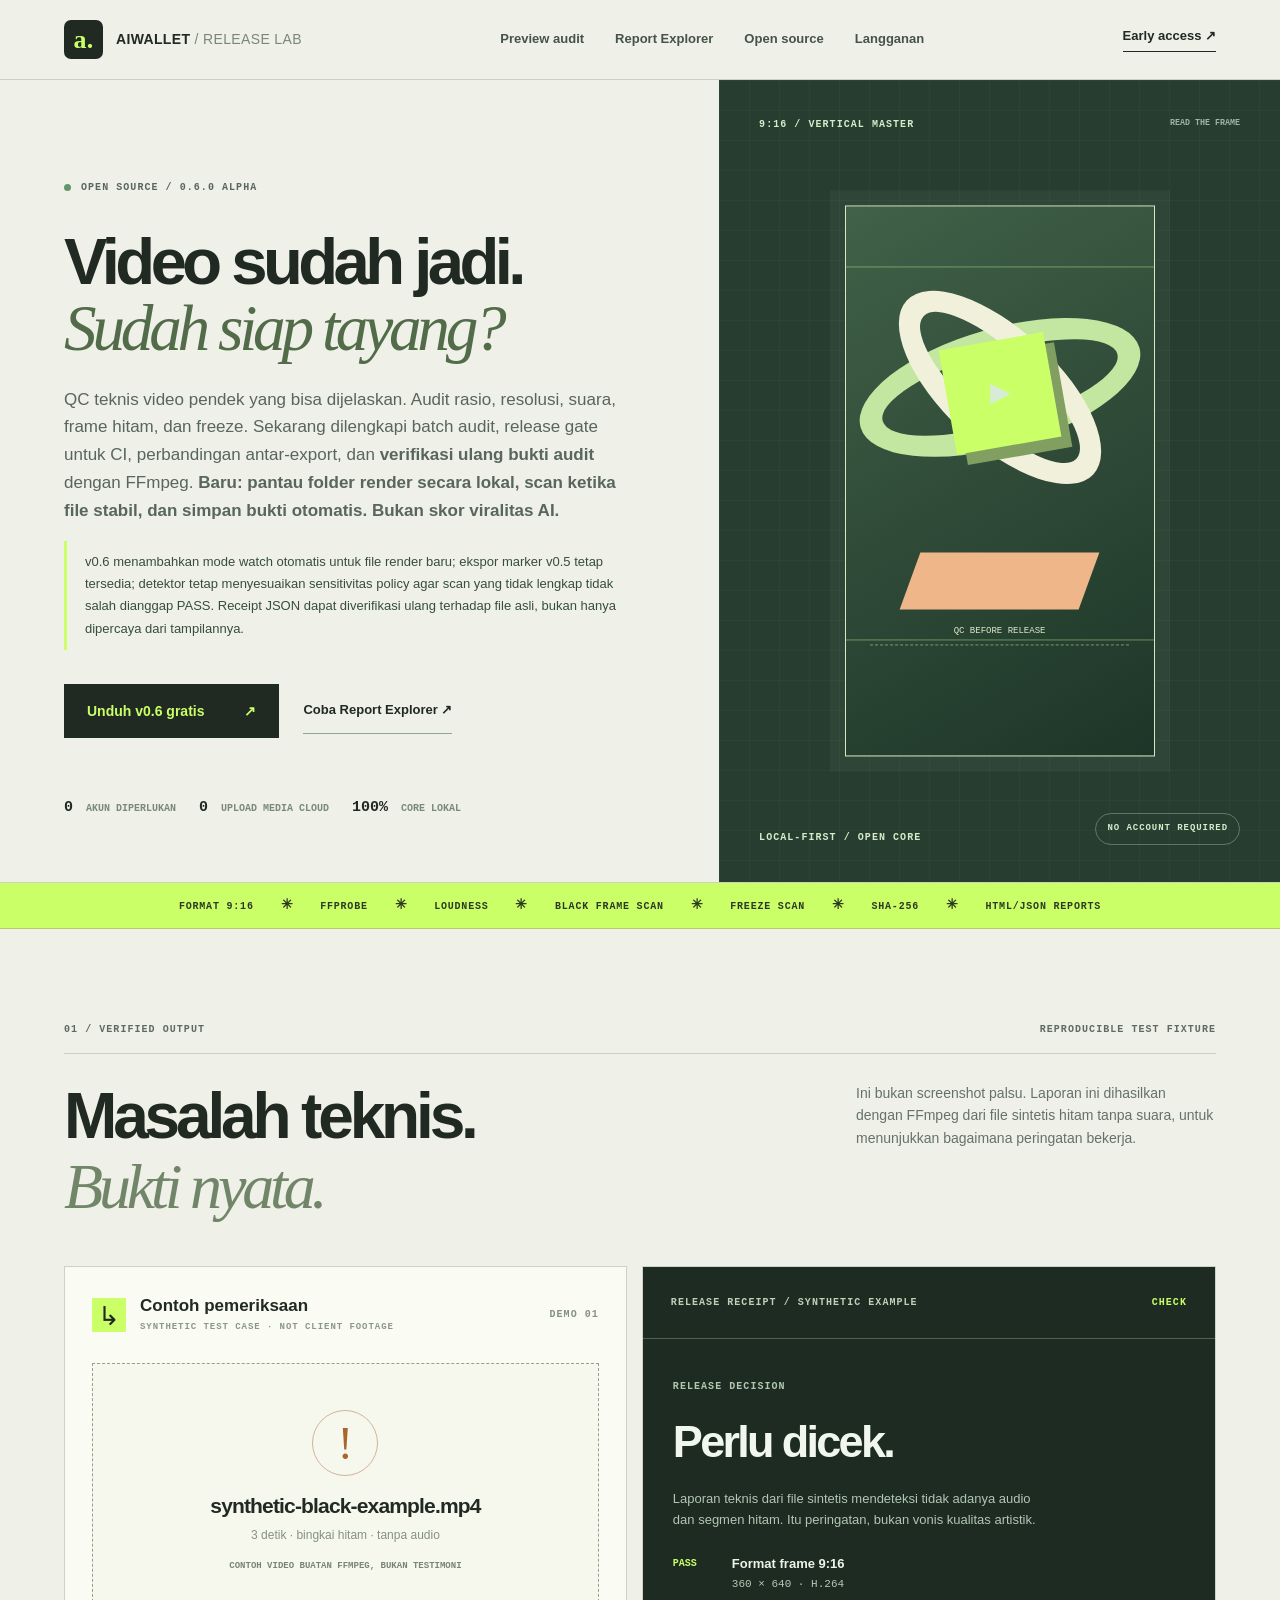
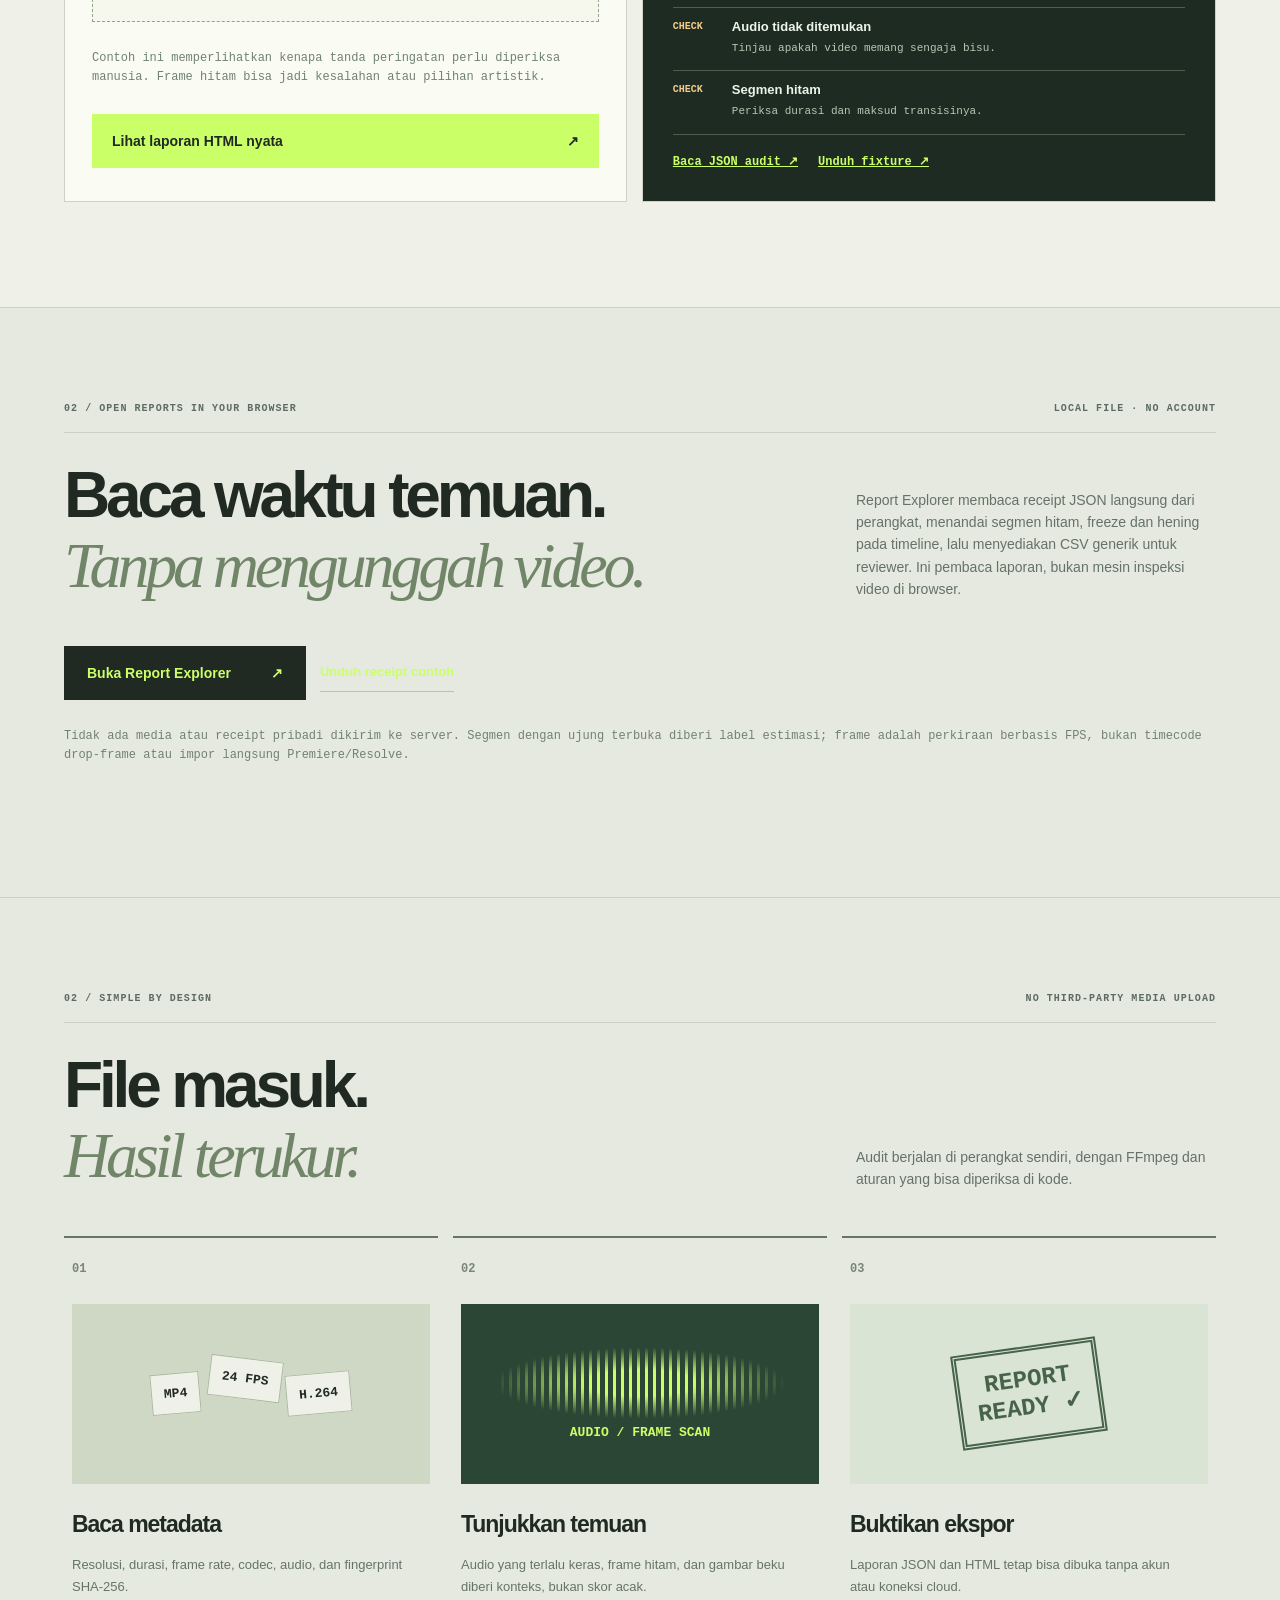
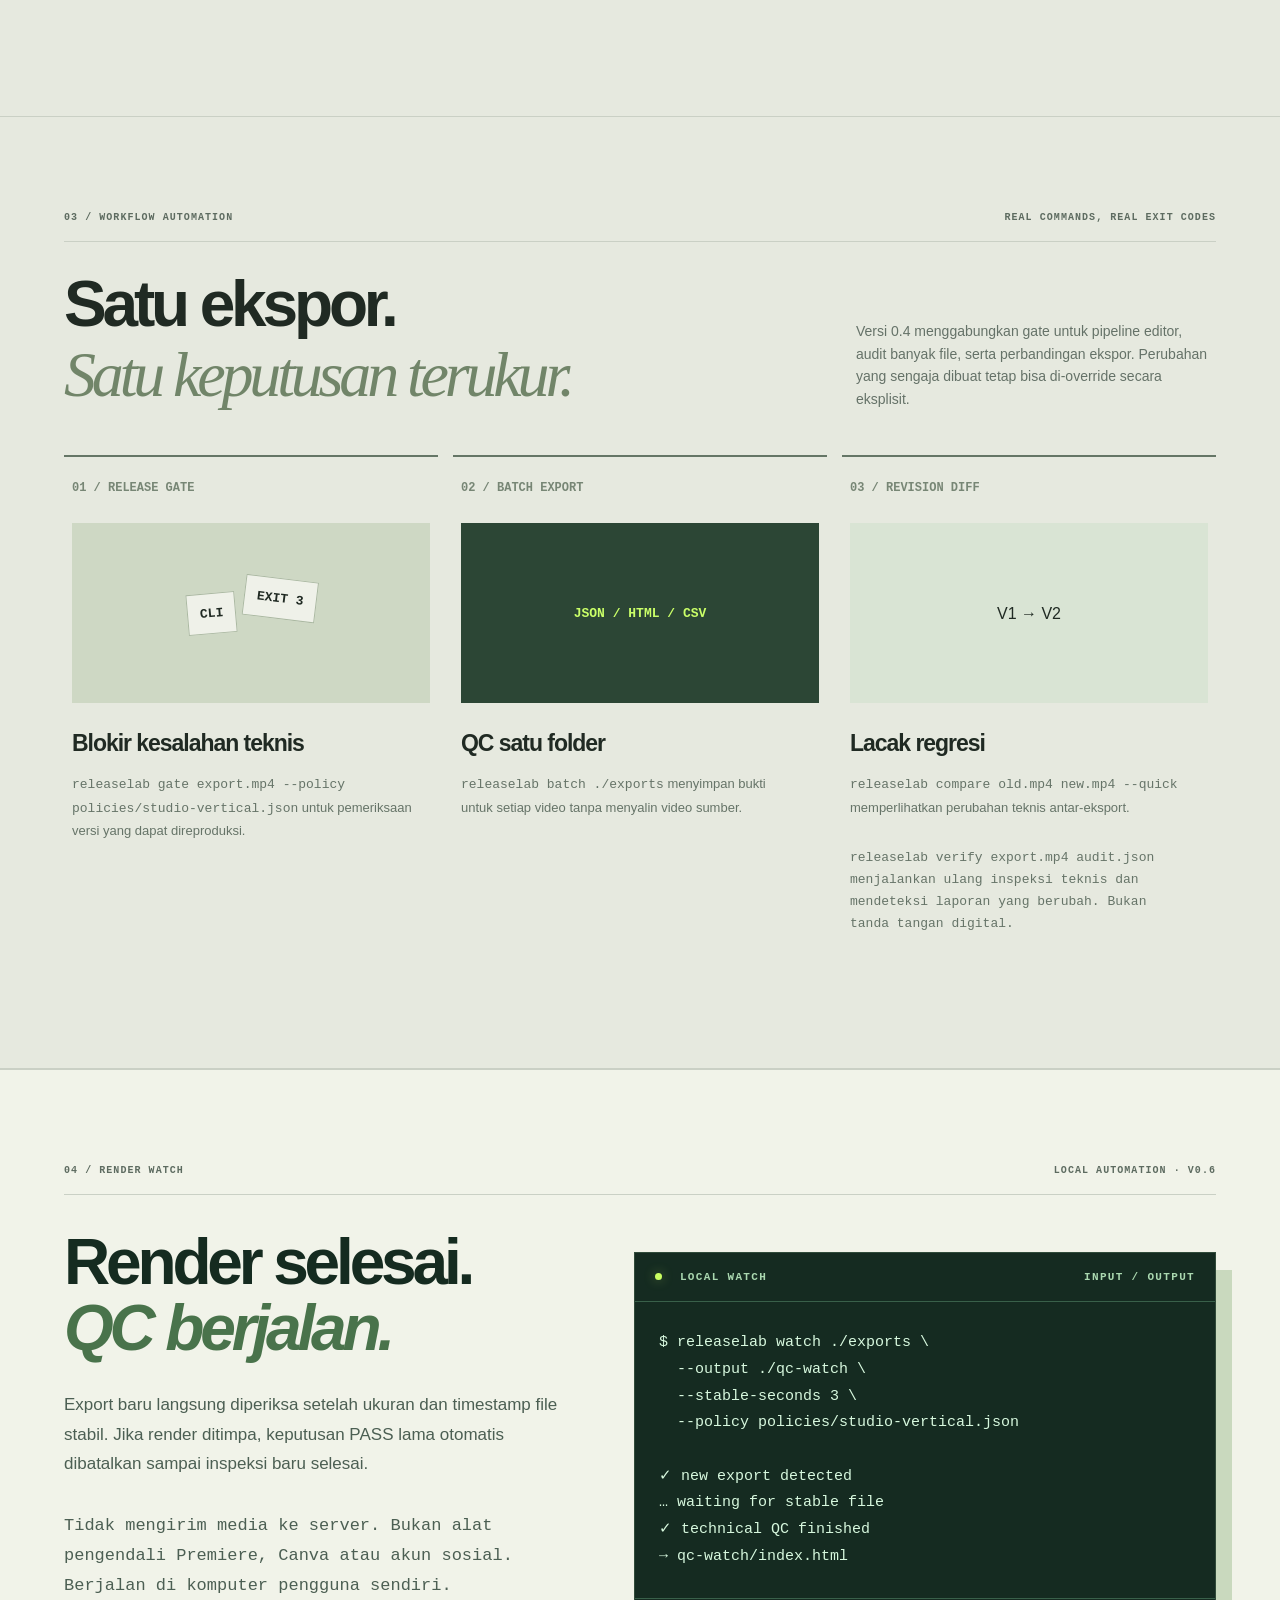
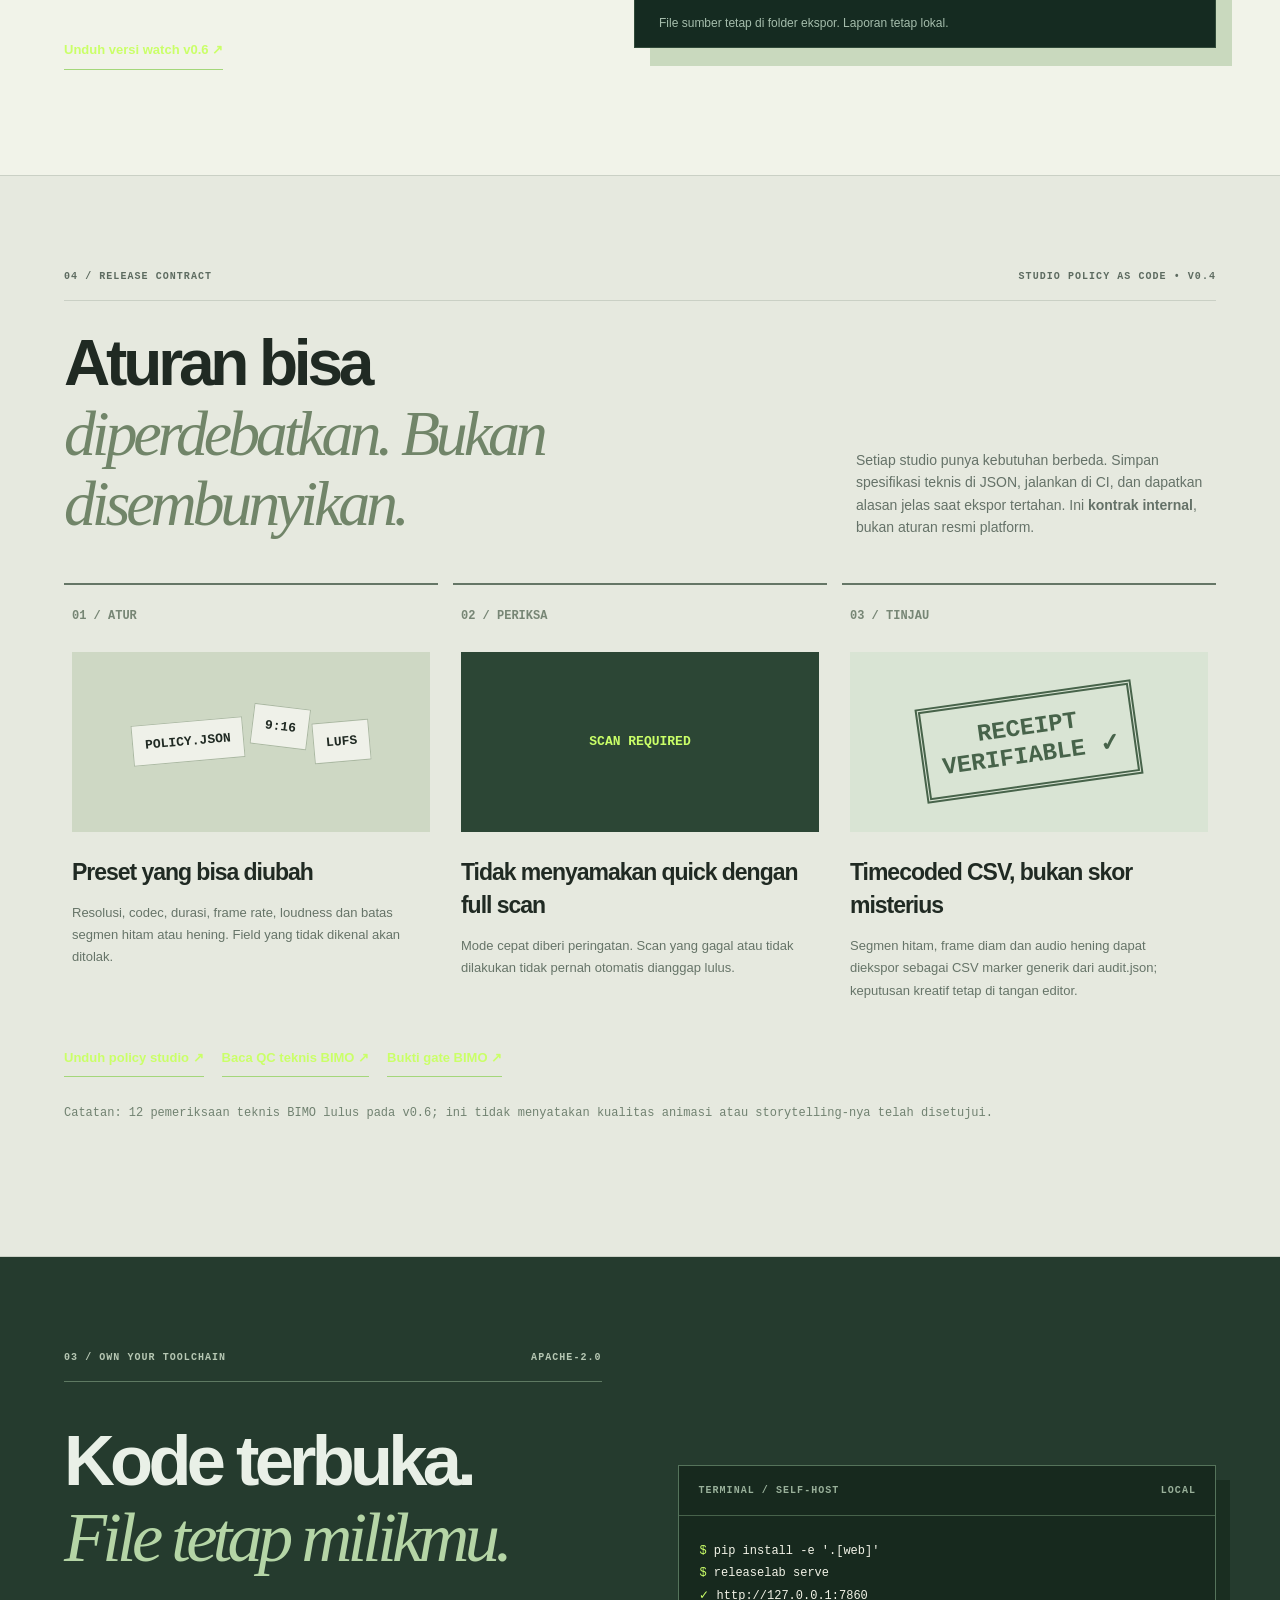
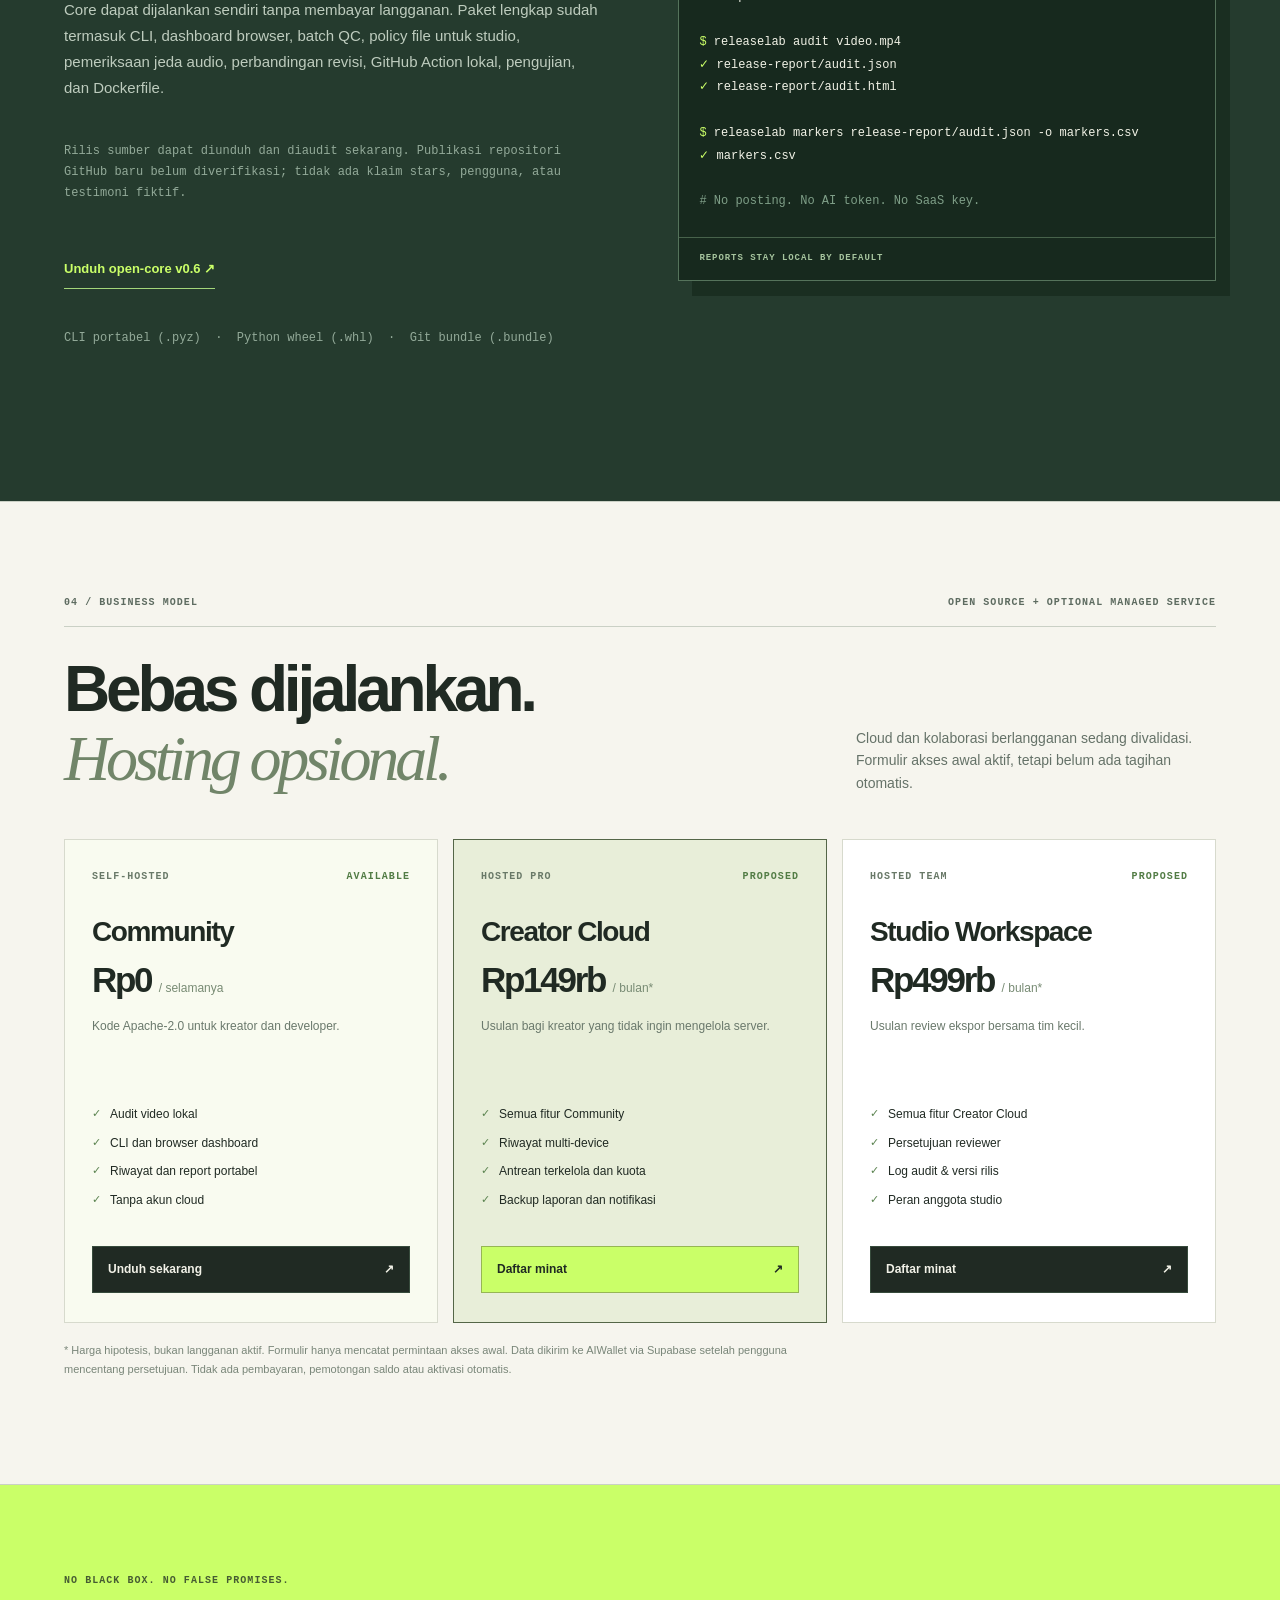
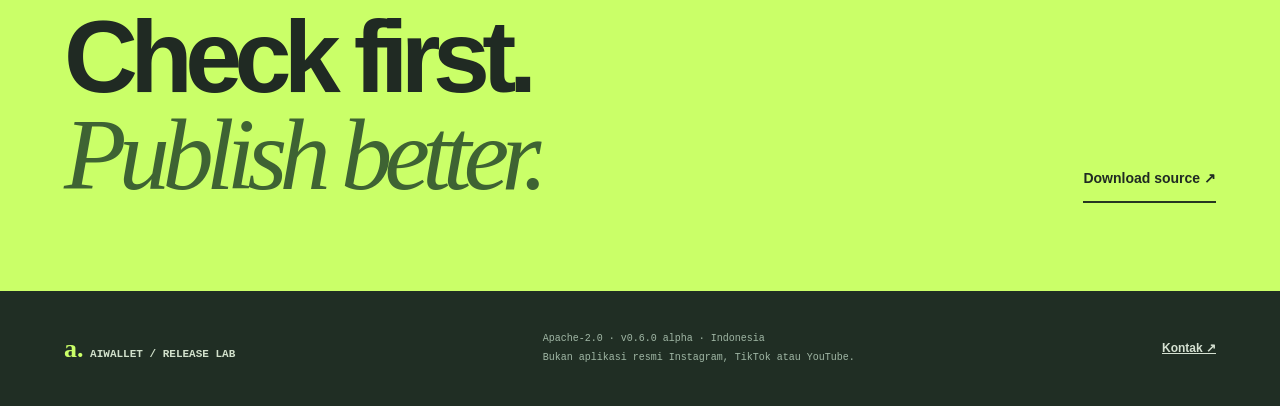
==== commit 517a62d3: "release: AIWallet Release Lab v0.6.0 automatic local render watch" ====
--- a/site/index.html
+++ b/site/index.html
@@ -1,14 +1,23 @@
 <!doctype html><html lang="id"><head><meta charset="utf-8"><meta name="viewport" content="width=device-width, initial-scale=1"><meta name="theme-color" content="#eff0e8"><meta name="description" content="AIWallet Release Lab. Open-source quality checks for Reels, Shorts and TikTok videos. Self-host free, optional managed hosting early access."><meta property="og:type" content="website"><meta property="og:title" content="AIWallet Release Lab — Video QC sebelum publish"><meta property="og:description" content="FFmpeg media QC yang bisa diaudit, local-first dan Apache-2.0. Download source dan lihat contoh laporan."><title>AIWallet Release Lab — Open-source video release checks</title><link rel="icon" href="./assets/icon.svg" type="image/svg+xml"><link rel="stylesheet" href="./style.css"><script defer src="./app.js"></script></head><body>
 <div class="shell"><header class="topbar"><a class="brand" href="#top"><span class="brand-mark">a.</span><span>AIWALLET <span class="brand-muted">/ RELEASE LAB</span></span></a><nav class="navigation" id="navigation" aria-label="Navigasi"><a href="#proof">Preview audit</a><a href="./tools/receipt-explorer.html">Report Explorer</a><a href="#open-source">Open source</a><a href="#pricing">Langganan</a></nav><a class="nav-cta" href="#pricing">Early access ↗</a><button id="menu-button" class="menu-button" aria-label="Buka menu" aria-expanded="false" aria-controls="navigation"><span></span><span></span></button></header>
-<main><section class="hero" id="top"><div class="hero-copy"><p class="eyebrow"><span class="live-dot"></span> OPEN SOURCE / 0.5.0 ALPHA</p><h1>Video sudah jadi.<br><em>Sudah siap tayang?</em></h1><p class="hero-lead">QC teknis video pendek yang bisa dijelaskan. Audit rasio, resolusi, suara, frame hitam, dan freeze. Sekarang dilengkapi batch audit, release gate untuk CI, perbandingan antar-export, dan <strong>verifikasi ulang bukti audit</strong> dengan FFmpeg. <strong>Baru: timecoded marker CSV dan pembaca JSON langsung di browser.</strong> <strong>Bukan skor viralitas AI.</strong></p><p class="release-proof">v0.5 menghadirkan penanda waktu untuk reviewer; detektor tetap menyesuaikan sensitivitas policy agar scan yang tidak lengkap tidak salah dianggap PASS. Receipt JSON dapat diverifikasi ulang terhadap file asli, bukan hanya dipercaya dari tampilannya.</p><div class="hero-actions"><a class="primary-action" href="./releases/aiwallet-release-lab-v0.5.0.zip">Unduh v0.5 gratis <span>↗</span></a><a class="subtle-action" href="./tools/receipt-explorer.html">Coba Report Explorer ↗</a></div><div class="hero-notes"><span><b>0</b> akun diperlukan</span><span><b>0</b> upload media cloud</span><span><b>100%</b> core lokal</span></div></div><div class="hero-visual" role="img" aria-label="Ilustrasi bingkai video vertikal dan panduan zona aman"><div class="frame-annotation top">9:16 / VERTICAL MASTER<br><small>READ THE FRAME</small></div><div class="image-stage"><div class="stage-orbit orbit-one"></div><div class="stage-orbit orbit-two"></div><div class="stage-square"><span>▶</span></div><div class="stage-highlight"></div><div class="safe-boundary"><span>QC BEFORE RELEASE</span></div></div><div class="frame-annotation bottom"><span>LOCAL-FIRST / OPEN CORE</span><span class="tiny-badge">NO ACCOUNT REQUIRED</span></div></div></section>
+<main><section class="hero" id="top"><div class="hero-copy"><p class="eyebrow"><span class="live-dot"></span> OPEN SOURCE / 0.6.0 ALPHA</p><h1>Video sudah jadi.<br><em>Sudah siap tayang?</em></h1><p class="hero-lead">QC teknis video pendek yang bisa dijelaskan. Audit rasio, resolusi, suara, frame hitam, dan freeze. Sekarang dilengkapi batch audit, release gate untuk CI, perbandingan antar-export, dan <strong>verifikasi ulang bukti audit</strong> dengan FFmpeg. <strong>Baru: pantau folder render secara lokal, scan ketika file stabil, dan simpan bukti otomatis.</strong> <strong>Bukan skor viralitas AI.</strong></p><p class="release-proof">v0.6 menambahkan mode watch otomatis untuk file render baru; ekspor marker v0.5 tetap tersedia; detektor tetap menyesuaikan sensitivitas policy agar scan yang tidak lengkap tidak salah dianggap PASS. Receipt JSON dapat diverifikasi ulang terhadap file asli, bukan hanya dipercaya dari tampilannya.</p><div class="hero-actions"><a class="primary-action" href="./releases/aiwallet-release-lab-v0.6.0.zip">Unduh v0.6 gratis <span>↗</span></a><a class="subtle-action" href="./tools/receipt-explorer.html">Coba Report Explorer ↗</a></div><div class="hero-notes"><span><b>0</b> akun diperlukan</span><span><b>0</b> upload media cloud</span><span><b>100%</b> core lokal</span></div></div><div class="hero-visual" role="img" aria-label="Ilustrasi bingkai video vertikal dan panduan zona aman"><div class="frame-annotation top">9:16 / VERTICAL MASTER<br><small>READ THE FRAME</small></div><div class="image-stage"><div class="stage-orbit orbit-one"></div><div class="stage-orbit orbit-two"></div><div class="stage-square"><span>▶</span></div><div class="stage-highlight"></div><div class="safe-boundary"><span>QC BEFORE RELEASE</span></div></div><div class="frame-annotation bottom"><span>LOCAL-FIRST / OPEN CORE</span><span class="tiny-badge">NO ACCOUNT REQUIRED</span></div></div></section>
 <div class="ticker"><div>FORMAT 9:16 <i>✳</i> FFPROBE <i>✳</i> LOUDNESS <i>✳</i> BLACK FRAME SCAN <i>✳</i> FREEZE SCAN <i>✳</i> SHA-256 <i>✳</i> HTML/JSON REPORTS</div></div>
 <section class="workbench section" id="proof"><div class="section-kicker"><span>01 / VERIFIED OUTPUT</span><span>REPRODUCIBLE TEST FIXTURE</span></div><div class="section-head"><h2>Masalah teknis.<br><span>Bukti nyata.</span></h2><p>Ini bukan screenshot palsu. Laporan ini dihasilkan dengan FFmpeg dari file sintetis hitam tanpa suara, untuk menunjukkan bagaimana peringatan bekerja.</p></div><div class="lab-layout"><div class="upload-panel"><div class="panel-heading"><span class="panel-symbol">↳</span><div><h3>Contoh pemeriksaan</h3><p>SYNTHETIC TEST CASE · NOT CLIENT FOOTAGE</p></div><span class="panel-step">DEMO 01</span></div><div class="dropzone static-demo" aria-label="Contoh file dengan masalah sengaja"><span class="drop-icon">!</span><strong>synthetic-black-example.mp4</strong><p>3 detik · bingkai hitam · tanpa audio</p><span class="drop-caption">CONTOH VIDEO BUATAN FFmpeg, BUKAN TESTIMONI</span></div><p class="source-note">Contoh ini memperlihatkan kenapa tanda peringatan perlu diperiksa manusia. Frame hitam bisa jadi kesalahan atau pilihan artistik.</p><a href="./demo/audit.html" class="run-button" style="display:flex;text-decoration:none">Lihat laporan HTML nyata <span>↗</span></a></div><div class="result-panel"><div class="result-head"><span>RELEASE RECEIPT / SYNTHETIC EXAMPLE</span><span class="result-badge">CHECK</span></div><div style="padding:30px"><p class="eyebrow" style="color:#b1c8b0">RELEASE DECISION</p><h3 style="font-size:45px;margin:15px 0 4px;letter-spacing:-.06em">Perlu dicek.</h3><p style="color:#b2c6b5;max-width:380px;font-size:13px;line-height:1.65">Laporan teknis dari file sintetis mendeteksi tidak adanya audio dan segmen hitam. Itu peringatan, bukan vonis kualitas artistik.</p><div class="result-checks"><div class="result-check"><span>PASS</span><div><h4>Format frame 9:16</h4><p>360 × 640 · H.264</p></div></div><div class="result-check warn"><span>CHECK</span><div><h4>Audio tidak ditemukan</h4><p>Tinjau apakah video memang sengaja bisu.</p></div></div><div class="result-check warn"><span>CHECK</span><div><h4>Segmen hitam</h4><p>Periksa durasi dan maksud transisinya.</p></div></div></div><a href="./demo/audit.json" style="display:inline-block;color:#caff68;font:700 12px var(--mono);margin-top:19px;text-decoration:underline">Baca JSON audit ↗</a><a href="./demo/synthetic-black-example.mp4" download style="display:inline-block;color:#caff68;font:700 12px var(--mono);margin:19px 0 0 20px;text-decoration:underline">Unduh fixture ↗</a></div></div></div></section>
 <section class="how section" id="explorer"><div class="section-kicker"><span>02 / OPEN REPORTS IN YOUR BROWSER</span><span>LOCAL FILE · NO ACCOUNT</span></div><div class="section-head"><h2>Baca waktu temuan.<br><span>Tanpa mengunggah video.</span></h2><p>Report Explorer membaca receipt JSON langsung dari perangkat, menandai segmen hitam, freeze dan hening pada timeline, lalu menyediakan CSV generik untuk reviewer. Ini pembaca laporan, bukan mesin inspeksi video di browser.</p></div><div style="display:flex;flex-wrap:wrap;gap:14px;align-items:center"><a class="primary-action" href="./tools/receipt-explorer.html">Buka Report Explorer <span>↗</span></a><a class="secondary-action" href="./demo/audit.json" download>Unduh receipt contoh</a></div><p class="source-note">Tidak ada media atau receipt pribadi dikirim ke server. Segmen dengan ujung terbuka diberi label estimasi; frame adalah perkiraan berbasis FPS, bukan timecode drop-frame atau impor langsung Premiere/Resolve.</p></section>
 <section class="how section" id="method"><div class="section-kicker"><span>02 / SIMPLE BY DESIGN</span><span>NO THIRD-PARTY MEDIA UPLOAD</span></div><div class="section-head"><h2>File masuk.<br><span>Hasil terukur.</span></h2><p>Audit berjalan di perangkat sendiri, dengan FFmpeg dan aturan yang bisa diperiksa di kode.</p></div><div class="steps"><article><span class="step-no">01</span><div class="step-art step-art-one"><span>MP4</span><span>24 FPS</span><span>H.264</span></div><h3>Baca metadata</h3><p>Resolusi, durasi, frame rate, codec, audio, dan fingerprint SHA-256.</p></article><article><span class="step-no">02</span><div class="step-art step-art-two"><div class="waveform"></div><span>AUDIO / FRAME SCAN</span></div><h3>Tunjukkan temuan</h3><p>Audio yang terlalu keras, frame hitam, dan gambar beku diberi konteks, bukan skor acak.</p></article><article><span class="step-no">03</span><div class="step-art step-art-three"><span class="stamp">REPORT<br>READY ✓</span></div><h3>Buktikan ekspor</h3><p>Laporan JSON dan HTML tetap bisa dibuka tanpa akun atau koneksi cloud.</p></article></div></section>
 <section class="how section" id="automation"><div class="section-kicker"><span>03 / WORKFLOW AUTOMATION</span><span>REAL COMMANDS, REAL EXIT CODES</span></div><div class="section-head"><h2>Satu ekspor.<br><span>Satu keputusan terukur.</span></h2><p>Versi 0.4 menggabungkan gate untuk pipeline editor, audit banyak file, serta perbandingan ekspor. Perubahan yang sengaja dibuat tetap bisa di-override secara eksplisit.</p></div><div class="steps"><article><span class="step-no">01 / RELEASE GATE</span><div class="step-art step-art-one"><span>CLI</span><span>EXIT 3</span></div><h3>Blokir kesalahan teknis</h3><p><code>releaselab gate export.mp4 --policy policies/studio-vertical.json</code> untuk pemeriksaan versi yang dapat direproduksi.</p></article><article><span class="step-no">02 / BATCH EXPORT</span><div class="step-art step-art-two"><span>JSON / HTML / CSV</span></div><h3>QC satu folder</h3><p><code>releaselab batch ./exports</code> menyimpan bukti untuk setiap video tanpa menyalin video sumber.</p></article><article><span class="step-no">03 / REVISION DIFF</span><div class="step-art step-art-three"><span>V1 → V2</span></div><h3>Lacak regresi</h3><p><code>releaselab compare old.mp4 new.mp4 --quick</code> memperlihatkan perubahan teknis antar-eksport.</p><p class="source-note"><code>releaselab verify export.mp4 audit.json</code> menjalankan ulang inspeksi teknis dan mendeteksi laporan yang berubah. Bukan tanda tangan digital.</p></article></div></section>
 
-<section class="how section" id="studio-policy" aria-labelledby="policy-title"><div class="section-kicker"><span>04 / RELEASE CONTRACT</span><span>STUDIO POLICY AS CODE • V0.4</span></div><div class="section-head"><h2 id="policy-title">Aturan bisa<br><span>diperdebatkan. Bukan disembunyikan.</span></h2><p>Setiap studio punya kebutuhan berbeda. Simpan spesifikasi teknis di JSON, jalankan di CI, dan dapatkan alasan jelas saat ekspor tertahan. Ini <strong>kontrak internal</strong>, bukan aturan resmi platform.</p></div><div class="steps"><article><span class="step-no">01 / ATUR</span><div class="step-art step-art-one"><span>POLICY.JSON</span><span>9:16</span><span>LUFS</span></div><h3>Preset yang bisa diubah</h3><p>Resolusi, codec, durasi, frame rate, loudness dan batas segmen hitam atau hening. Field yang tidak dikenal akan ditolak.</p></article><article><span class="step-no">02 / PERIKSA</span><div class="step-art step-art-two"><span>SCAN REQUIRED</span></div><h3>Tidak menyamakan quick dengan full scan</h3><p>Mode cepat diberi peringatan. Scan yang gagal atau tidak dilakukan tidak pernah otomatis dianggap lulus.</p></article><article><span class="step-no">03 / TINJAU</span><div class="step-art step-art-three"><span class="stamp">RECEIPT<br>VERIFIABLE ✓</span></div><h3>Timecoded CSV, bukan skor misterius</h3><p>Segmen hitam, frame diam dan audio hening dapat diekspor sebagai CSV marker generik dari audit.json; keputusan kreatif tetap di tangan editor.</p></article></div><div style="margin-top:25px;display:flex;gap:18px;flex-wrap:wrap"><a class="secondary-action" href="./policies/studio-vertical.json" download>Unduh policy studio ↗</a><a class="secondary-action" href="./demo/bimo/audit.html">Baca QC teknis BIMO ↗</a><a class="secondary-action" href="./demo/bimo/gate.json">Bukti gate BIMO ↗</a></div><p class="source-note">Catatan: 12 pemeriksaan teknis BIMO lulus pada v0.5; ini tidak menyatakan kualitas animasi atau storytelling-nya telah disetujui.</p></section>
-<section class="open-source section" id="open-source"><div class="open-copy"><div class="section-kicker"><span>03 / OWN YOUR TOOLCHAIN</span><span>APACHE-2.0</span></div><h2>Kode terbuka.<br><span>File tetap milikmu.</span></h2><p>Core dapat dijalankan sendiri tanpa membayar langganan. Paket lengkap sudah termasuk CLI, dashboard browser, batch QC, policy file untuk studio, pemeriksaan jeda audio, perbandingan revisi, GitHub Action lokal, pengujian, dan Dockerfile.</p><p class="source-note">Rilis sumber dapat diunduh dan diaudit sekarang. Publikasi repositori GitHub baru belum diverifikasi; tidak ada klaim stars, pengguna, atau testimoni fiktif.</p><a class="secondary-action" href="./releases/aiwallet-release-lab-v0.5.0.zip">Unduh open-core v0.5 ↗</a><p class="source-note"><a href="./releases/releaselab-0.5.0.pyz" download>CLI portabel (.pyz)</a> &nbsp;·&nbsp; <a href="./releases/aiwallet_release_lab-0.5.0-py3-none-any.whl" download>Python wheel (.whl)</a> &nbsp;·&nbsp; <a href="./releases/AIWallet_ReleaseLab_v0.5.0.git.bundle" download>Git bundle (.bundle)</a></p></div><div class="terminal"><div class="terminal-top"><span>TERMINAL / SELF-HOST</span><span>LOCAL</span></div><pre><code><span class="prompt">$</span> pip install -e '.[web]'
+<section class="watch-product section" id="watch" aria-labelledby="watch-title"><div class="section-kicker"><span>04 / RENDER WATCH</span><span>LOCAL AUTOMATION · V0.6</span></div><div class="watch-split"><div class="watch-copy"><h2 id="watch-title">Render selesai.<br><span>QC berjalan.</span></h2><p>Export baru langsung diperiksa setelah ukuran dan timestamp file stabil. Jika render ditimpa, keputusan PASS lama otomatis dibatalkan sampai inspeksi baru selesai.</p><p class="source-note">Tidak mengirim media ke server. Bukan alat pengendali Premiere, Canva atau akun sosial. Berjalan di komputer pengguna sendiri.</p><a href="./releases/aiwallet-release-lab-v0.6.0.zip" class="secondary-action">Unduh versi watch v0.6 ↗</a></div><div class="watch-console" aria-label="Contoh perintah mode Watch"><div class="watch-console-top"><span><i class="watch-led"></i> LOCAL WATCH</span><span>INPUT / OUTPUT</span></div><pre><code>$ releaselab watch ./exports \
+  --output ./qc-watch \
+  --stable-seconds 3 \
+  --policy policies/studio-vertical.json
+
+✓ new export detected
+… waiting for stable file
+✓ technical QC finished
+→ qc-watch/index.html</code></pre><p>File sumber tetap di folder ekspor. Laporan tetap lokal.</p></div></div></section>
+<section class="how section" id="studio-policy" aria-labelledby="policy-title"><div class="section-kicker"><span>04 / RELEASE CONTRACT</span><span>STUDIO POLICY AS CODE • V0.4</span></div><div class="section-head"><h2 id="policy-title">Aturan bisa<br><span>diperdebatkan. Bukan disembunyikan.</span></h2><p>Setiap studio punya kebutuhan berbeda. Simpan spesifikasi teknis di JSON, jalankan di CI, dan dapatkan alasan jelas saat ekspor tertahan. Ini <strong>kontrak internal</strong>, bukan aturan resmi platform.</p></div><div class="steps"><article><span class="step-no">01 / ATUR</span><div class="step-art step-art-one"><span>POLICY.JSON</span><span>9:16</span><span>LUFS</span></div><h3>Preset yang bisa diubah</h3><p>Resolusi, codec, durasi, frame rate, loudness dan batas segmen hitam atau hening. Field yang tidak dikenal akan ditolak.</p></article><article><span class="step-no">02 / PERIKSA</span><div class="step-art step-art-two"><span>SCAN REQUIRED</span></div><h3>Tidak menyamakan quick dengan full scan</h3><p>Mode cepat diberi peringatan. Scan yang gagal atau tidak dilakukan tidak pernah otomatis dianggap lulus.</p></article><article><span class="step-no">03 / TINJAU</span><div class="step-art step-art-three"><span class="stamp">RECEIPT<br>VERIFIABLE ✓</span></div><h3>Timecoded CSV, bukan skor misterius</h3><p>Segmen hitam, frame diam dan audio hening dapat diekspor sebagai CSV marker generik dari audit.json; keputusan kreatif tetap di tangan editor.</p></article></div><div style="margin-top:25px;display:flex;gap:18px;flex-wrap:wrap"><a class="secondary-action" href="./policies/studio-vertical.json" download>Unduh policy studio ↗</a><a class="secondary-action" href="./demo/bimo/audit.html">Baca QC teknis BIMO ↗</a><a class="secondary-action" href="./demo/bimo/gate.json">Bukti gate BIMO ↗</a></div><p class="source-note">Catatan: 12 pemeriksaan teknis BIMO lulus pada v0.6; ini tidak menyatakan kualitas animasi atau storytelling-nya telah disetujui.</p></section>
+<section class="open-source section" id="open-source"><div class="open-copy"><div class="section-kicker"><span>03 / OWN YOUR TOOLCHAIN</span><span>APACHE-2.0</span></div><h2>Kode terbuka.<br><span>File tetap milikmu.</span></h2><p>Core dapat dijalankan sendiri tanpa membayar langganan. Paket lengkap sudah termasuk CLI, dashboard browser, batch QC, policy file untuk studio, pemeriksaan jeda audio, perbandingan revisi, GitHub Action lokal, pengujian, dan Dockerfile.</p><p class="source-note">Rilis sumber dapat diunduh dan diaudit sekarang. Publikasi repositori GitHub baru belum diverifikasi; tidak ada klaim stars, pengguna, atau testimoni fiktif.</p><a class="secondary-action" href="./releases/aiwallet-release-lab-v0.6.0.zip">Unduh open-core v0.6 ↗</a><p class="source-note"><a href="./releases/releaselab-0.6.0.pyz" download>CLI portabel (.pyz)</a> &nbsp;·&nbsp; <a href="./releases/aiwallet_release_lab-0.6.0-py3-none-any.whl" download>Python wheel (.whl)</a> &nbsp;·&nbsp; <a href="./releases/AIWallet_ReleaseLab_v0.6.0.git.bundle" download>Git bundle (.bundle)</a></p></div><div class="terminal"><div class="terminal-top"><span>TERMINAL / SELF-HOST</span><span>LOCAL</span></div><pre><code><span class="prompt">$</span> pip install -e '.[web]'
 <span class="prompt">$</span> releaselab serve
 <span class="okay">✓</span> http://127.0.0.1:7860
 
@@ -20,8 +29,8 @@
 <span class="okay">✓</span> markers.csv
 
 <span class="comment"># No posting. No AI token. No SaaS key.</span></code></pre><div class="terminal-footer">REPORTS STAY LOCAL BY DEFAULT</div></div></section>
-<section class="pricing section" id="pricing"><div class="section-kicker"><span>04 / BUSINESS MODEL</span><span>OPEN SOURCE + OPTIONAL MANAGED SERVICE</span></div><div class="section-head"><h2>Bebas dijalankan.<br><span>Hosting opsional.</span></h2><p>Cloud dan kolaborasi berlangganan sedang divalidasi. Formulir akses awal aktif, tetapi belum ada tagihan otomatis.</p></div><div class="pricing-grid"><article class="pricing-card free"><div class="plan-top"><span>SELF-HOSTED</span><span>AVAILABLE</span></div><h3>Community</h3><div class="price">Rp0 <small>/ selamanya</small></div><p>Kode Apache-2.0 untuk kreator dan developer.</p><ul><li>Audit video lokal</li><li>CLI dan browser dashboard</li><li>Riwayat dan report portabel</li><li>Tanpa akun cloud</li></ul><a href="./releases/aiwallet-release-lab-v0.5.0.zip" class="plan-action">Unduh sekarang <span>↗</span></a></article><article class="pricing-card paid"><div class="plan-top"><span>HOSTED PRO</span><span>PROPOSED</span></div><h3>Creator Cloud</h3><div class="price">Rp149rb <small>/ bulan*</small></div><p>Usulan bagi kreator yang tidak ingin mengelola server.</p><ul><li>Semua fitur Community</li><li>Riwayat multi-device</li><li>Antrean terkelola dan kuota</li><li>Backup laporan dan notifikasi</li></ul><button class="plan-action paid-action waitlist-open" type="button" data-plan="creator_cloud">Daftar minat <span>↗</span></button></article><article class="pricing-card"><div class="plan-top"><span>HOSTED TEAM</span><span>PROPOSED</span></div><h3>Studio Workspace</h3><div class="price">Rp499rb <small>/ bulan*</small></div><p>Usulan review ekspor bersama tim kecil.</p><ul><li>Semua fitur Creator Cloud</li><li>Persetujuan reviewer</li><li>Log audit & versi rilis</li><li>Peran anggota studio</li></ul><button class="plan-action waitlist-open" type="button" data-plan="studio_workspace">Daftar minat <span>↗</span></button></article></div><p class="pricing-disclaimer">* Harga hipotesis, bukan langganan aktif. Formulir hanya mencatat permintaan akses awal. Data dikirim ke AIWallet via Supabase setelah pengguna mencentang persetujuan. Tidak ada pembayaran, pemotongan saldo atau aktivasi otomatis.</p></section>
+<section class="pricing section" id="pricing"><div class="section-kicker"><span>04 / BUSINESS MODEL</span><span>OPEN SOURCE + OPTIONAL MANAGED SERVICE</span></div><div class="section-head"><h2>Bebas dijalankan.<br><span>Hosting opsional.</span></h2><p>Cloud dan kolaborasi berlangganan sedang divalidasi. Formulir akses awal aktif, tetapi belum ada tagihan otomatis.</p></div><div class="pricing-grid"><article class="pricing-card free"><div class="plan-top"><span>SELF-HOSTED</span><span>AVAILABLE</span></div><h3>Community</h3><div class="price">Rp0 <small>/ selamanya</small></div><p>Kode Apache-2.0 untuk kreator dan developer.</p><ul><li>Audit video lokal</li><li>CLI dan browser dashboard</li><li>Riwayat dan report portabel</li><li>Tanpa akun cloud</li></ul><a href="./releases/aiwallet-release-lab-v0.6.0.zip" class="plan-action">Unduh sekarang <span>↗</span></a></article><article class="pricing-card paid"><div class="plan-top"><span>HOSTED PRO</span><span>PROPOSED</span></div><h3>Creator Cloud</h3><div class="price">Rp149rb <small>/ bulan*</small></div><p>Usulan bagi kreator yang tidak ingin mengelola server.</p><ul><li>Semua fitur Community</li><li>Riwayat multi-device</li><li>Antrean terkelola dan kuota</li><li>Backup laporan dan notifikasi</li></ul><button class="plan-action paid-action waitlist-open" type="button" data-plan="creator_cloud">Daftar minat <span>↗</span></button></article><article class="pricing-card"><div class="plan-top"><span>HOSTED TEAM</span><span>PROPOSED</span></div><h3>Studio Workspace</h3><div class="price">Rp499rb <small>/ bulan*</small></div><p>Usulan review ekspor bersama tim kecil.</p><ul><li>Semua fitur Creator Cloud</li><li>Persetujuan reviewer</li><li>Log audit & versi rilis</li><li>Peran anggota studio</li></ul><button class="plan-action waitlist-open" type="button" data-plan="studio_workspace">Daftar minat <span>↗</span></button></article></div><p class="pricing-disclaimer">* Harga hipotesis, bukan langganan aktif. Formulir hanya mencatat permintaan akses awal. Data dikirim ke AIWallet via Supabase setelah pengguna mencentang persetujuan. Tidak ada pembayaran, pemotongan saldo atau aktivasi otomatis.</p></section>
 <dialog id="waitlist-dialog" class="waitlist-dialog" aria-labelledby="waitlist-title"><form id="waitlist-form"><div class="dialog-header"><span>AIWALLET / EARLY ACCESS</span><button type="button" id="close-waitlist" aria-label="Tutup formulir">×</button></div><h2 id="waitlist-title">Minta akses awal.</h2><p>Langganan belum dijual. Kami hanya menghubungi jika layanan hosted siap dibuka.</p><label>Nama kontak<input type="text" name="name" autocomplete="name" minlength="2" maxlength="100" required placeholder="Nama kamu"></label><label>Email<input type="email" name="email" autocomplete="email" maxlength="254" required placeholder="nama@contoh.com"></label><label>Paket yang diminati<select name="plan" id="waitlist-plan"><option value="creator_cloud">Creator Cloud — usulan Rp149rb/bulan</option><option value="studio_workspace">Studio Workspace — usulan Rp499rb/bulan</option></select></label><label class="hidden-honey" aria-hidden="true">Website<input name="website" type="text" tabindex="-1" autocomplete="off"></label><label class="waitlist-consent"><input type="checkbox" name="consent" required><span>Setuju menerima email mengenai early access; pendaftaran ini bukan pembayaran atau persetujuan berlangganan otomatis. Untuk penghapusan data, hubungi kontak di footer.</span></label><button class="run-button" type="submit" id="send-waitlist">Daftar minat <span>↗</span></button><div id="waitlist-status" role="status" aria-live="polite"></div></form></dialog>
-<section class="closing"><span class="eyebrow">NO BLACK BOX. NO FALSE PROMISES.</span><h2>Check first.<br><em>Publish better.</em></h2><a href="./releases/aiwallet-release-lab-v0.5.0.zip">Download source ↗</a></section>
-</main><footer><div class="footer-brand">a.<span> AIWALLET / RELEASE LAB</span></div><div><span>Apache-2.0 · v0.5.0 alpha · Indonesia</span><span>Bukan aplikasi resmi Instagram, TikTok atau YouTube.</span></div><a href="mailto:muhammadzakyasshidqy@gmail.com">Kontak ↗</a></footer></div>
+<section class="closing"><span class="eyebrow">NO BLACK BOX. NO FALSE PROMISES.</span><h2>Check first.<br><em>Publish better.</em></h2><a href="./releases/aiwallet-release-lab-v0.6.0.zip">Download source ↗</a></section>
+</main><footer><div class="footer-brand">a.<span> AIWALLET / RELEASE LAB</span></div><div><span>Apache-2.0 · v0.6.0 alpha · Indonesia</span><span>Bukan aplikasi resmi Instagram, TikTok atau YouTube.</span></div><a href="mailto:muhammadzakyasshidqy@gmail.com">Kontak ↗</a></footer></div>
 </body></html>
--- a/site/style.css
+++ b/site/style.css
@@ -10,3 +10,17 @@
 .static-demo{cursor:default}.static-demo:hover{background:#f6f8ee;border-color:#93a28f}.static-demo .drop-icon{color:#aa642e;border-color:#d3b39a}.source-note{font:12px/1.6 var(--mono);color:#718271;padding:15px 0}.result-panel .result-checks{max-height:none}.result-panel h3{color:#f1f7ef}
 
 .release-proof{font-size:13px;max-width:690px;border-left:3px solid #caff68;padding:10px 18px;color:#374e3b;line-height:1.7}
+
+/* 0.6 Watch mode editorial instrument panel. */
+.watch-product{border-top:1px solid var(--line,#ccd4c4);background:#f1f3e9}
+.watch-split{display:grid;grid-template-columns:minmax(0,1fr) minmax(0,1.15fr);gap:clamp(28px,5vw,82px);align-items:center;margin-top:35px}
+.watch-copy h2{font-size:clamp(42px,5vw,75px);line-height:1.03;letter-spacing:-.065em;margin:0 0 28px;color:#152b20}
+.watch-copy h2 span{font-style:italic;color:#49734b}
+.watch-copy>p{font-size:17px;max-width:510px;line-height:1.75;color:#4c5f53}
+.watch-console{border:1px solid #314b3a;background:#152b21;color:#d7f8de;box-shadow:16px 18px 0 #c9d9be;overflow:hidden}
+.watch-console-top{display:flex;justify-content:space-between;padding:17px 20px;font:700 11px/1.3 ui-monospace,monospace;letter-spacing:.12em;border-bottom:1px solid #39604a;color:#aad8b0}
+.watch-led{display:inline-block;height:7px;width:7px;border-radius:50%;background:#caff61;margin-right:10px;box-shadow:0 0 12px #caff6166}
+.watch-console pre{white-space:pre-wrap;word-break:break-word;overflow-wrap:anywhere;margin:0;padding:28px 24px;font:500 clamp(12px,1.35vw,15px)/1.78 ui-monospace,SFMono-Regular,Consolas,monospace}
+.watch-console p{border-top:1px solid #39604a;margin:0;padding:15px 24px;color:#a5bdac;font-size:12px;line-height:1.5}
+@media(max-width:830px){.watch-split{grid-template-columns:1fr;gap:38px}.watch-console{box-shadow:8px 10px 0 #c9d9be}}
+@media(prefers-reduced-motion:reduce){.watch-led{box-shadow:none}}
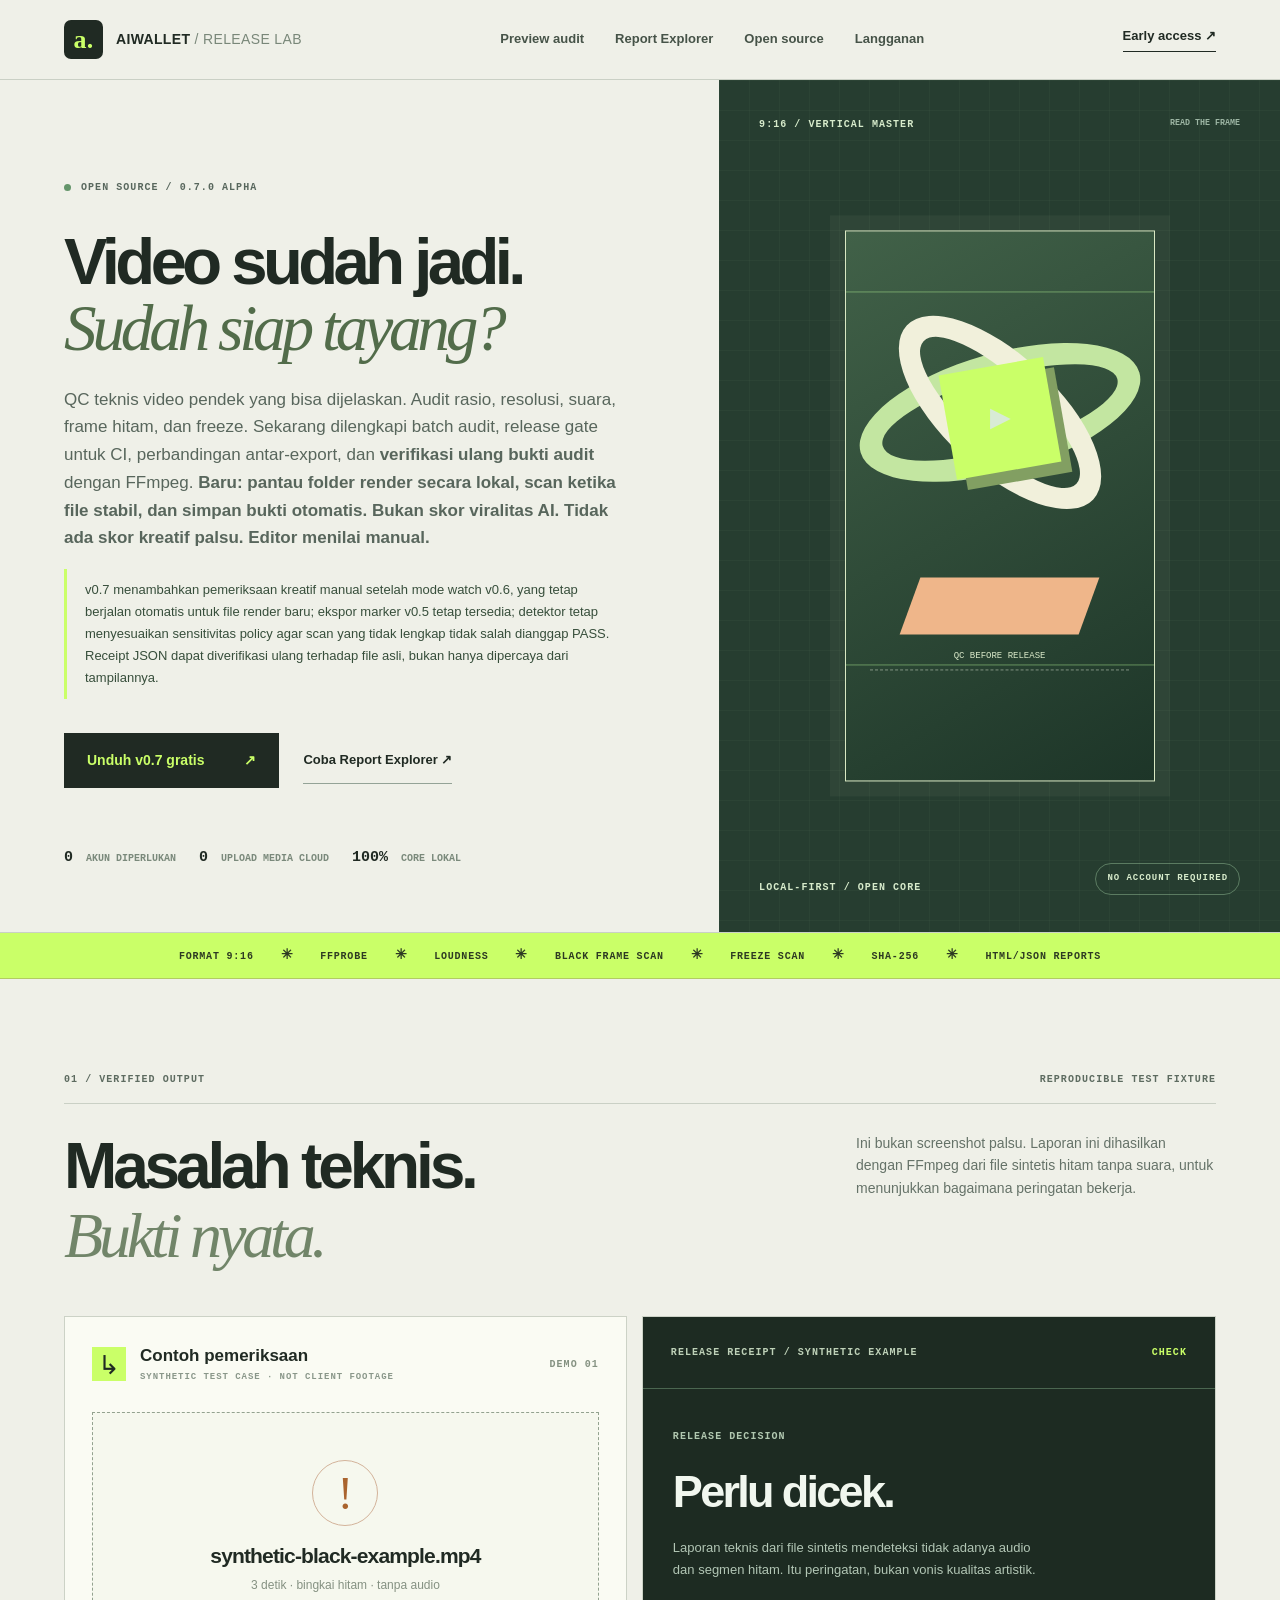
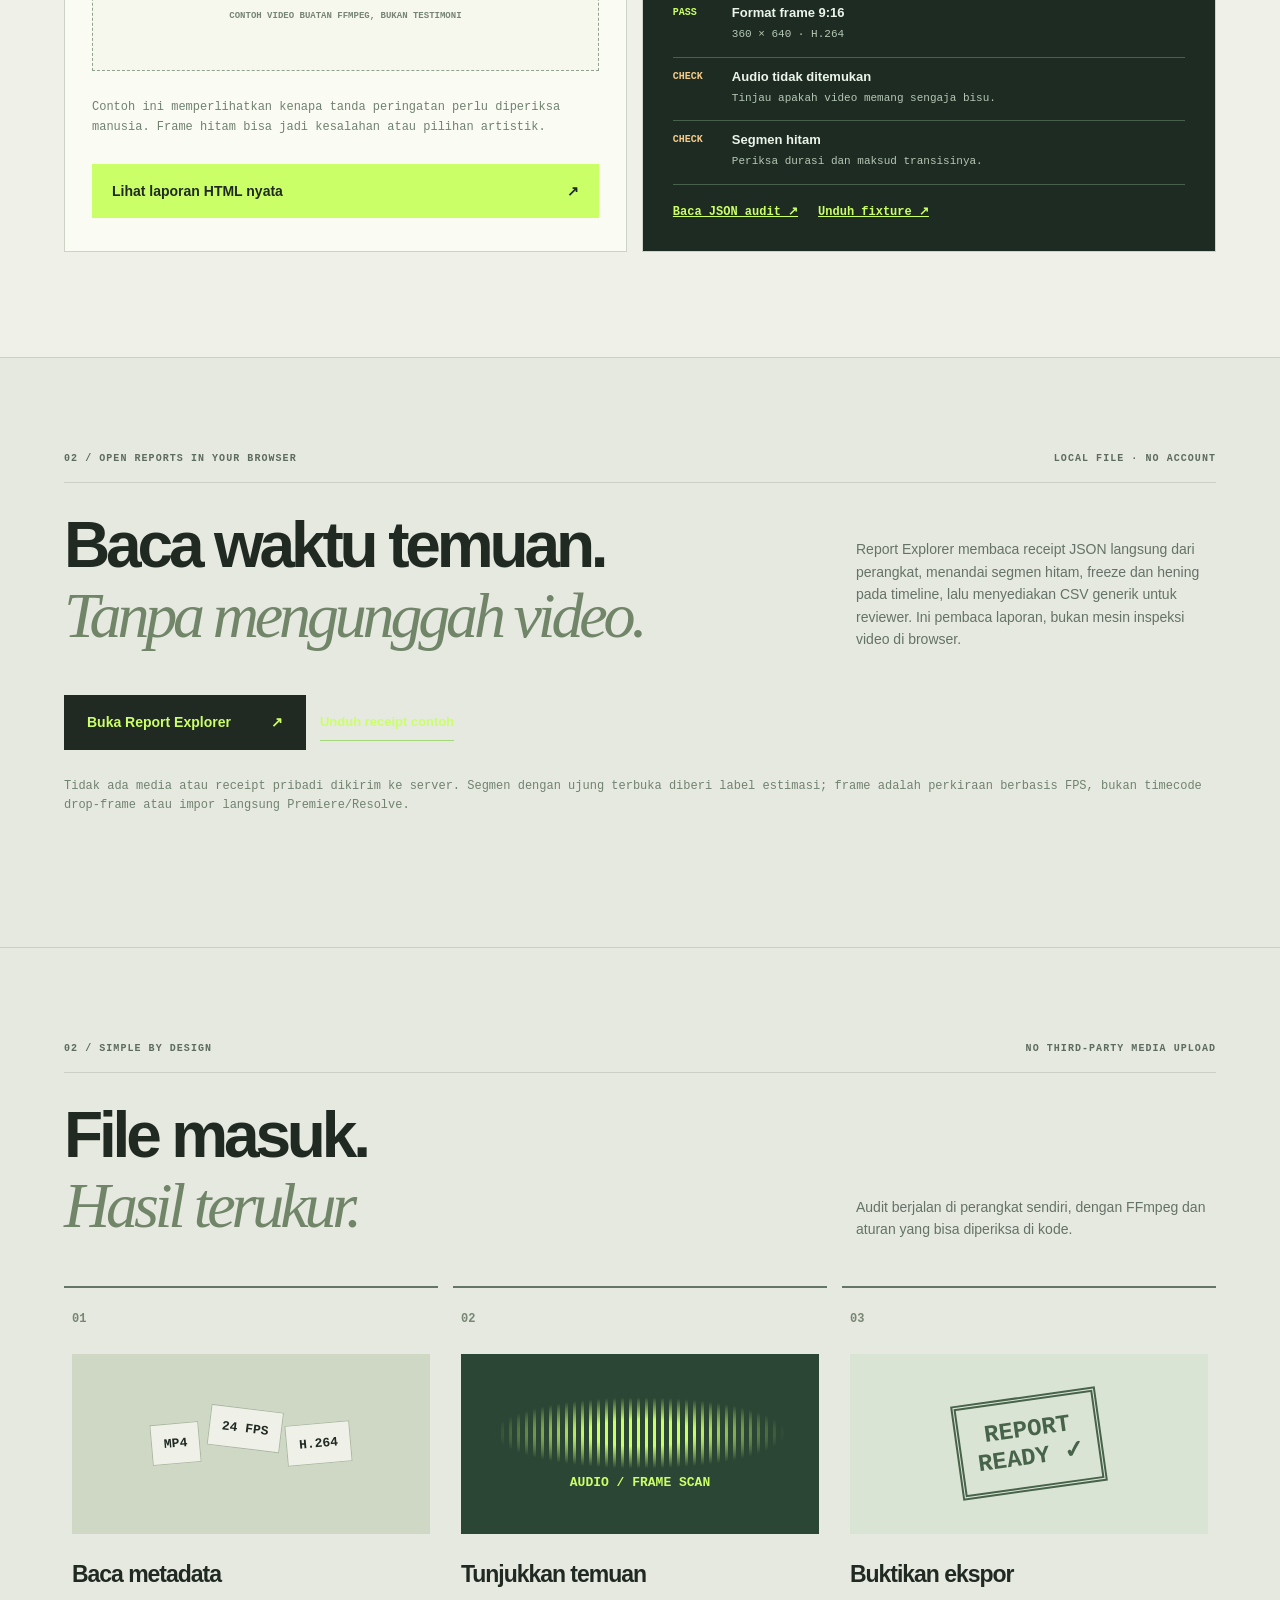
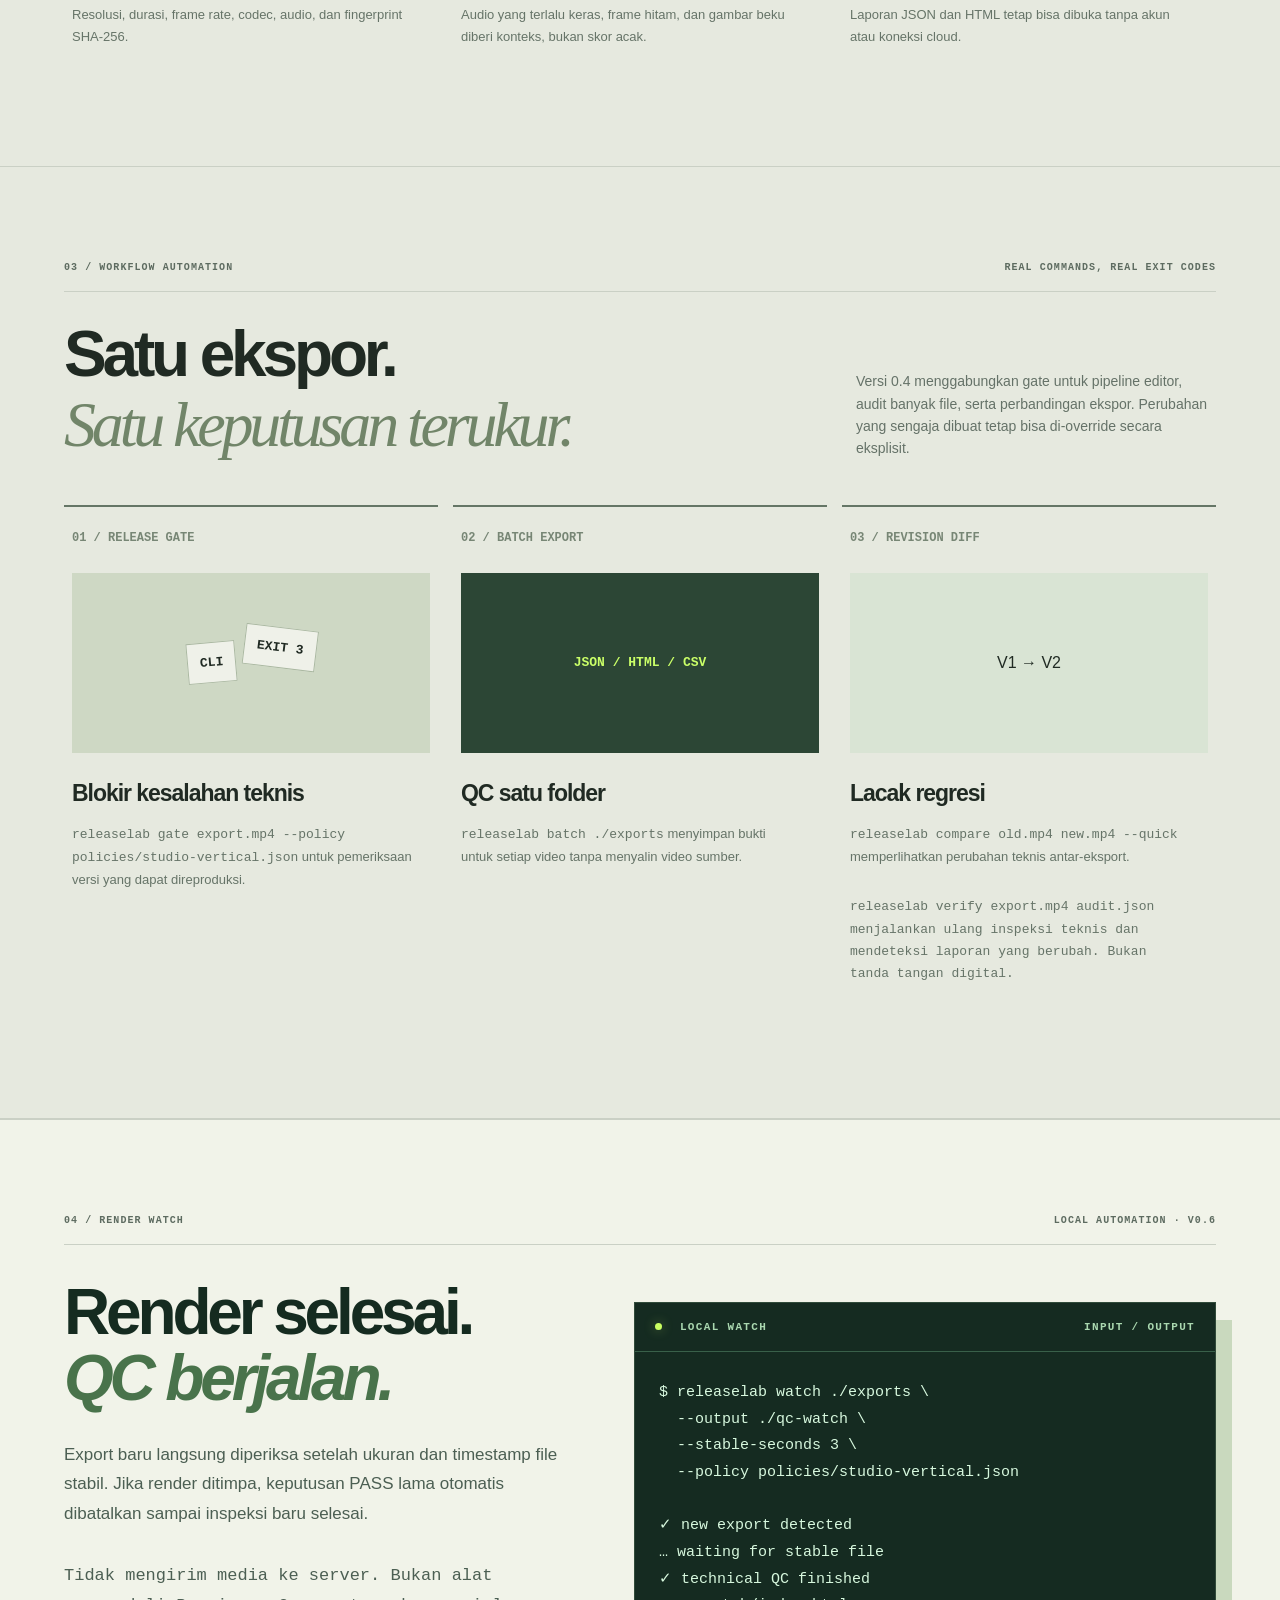
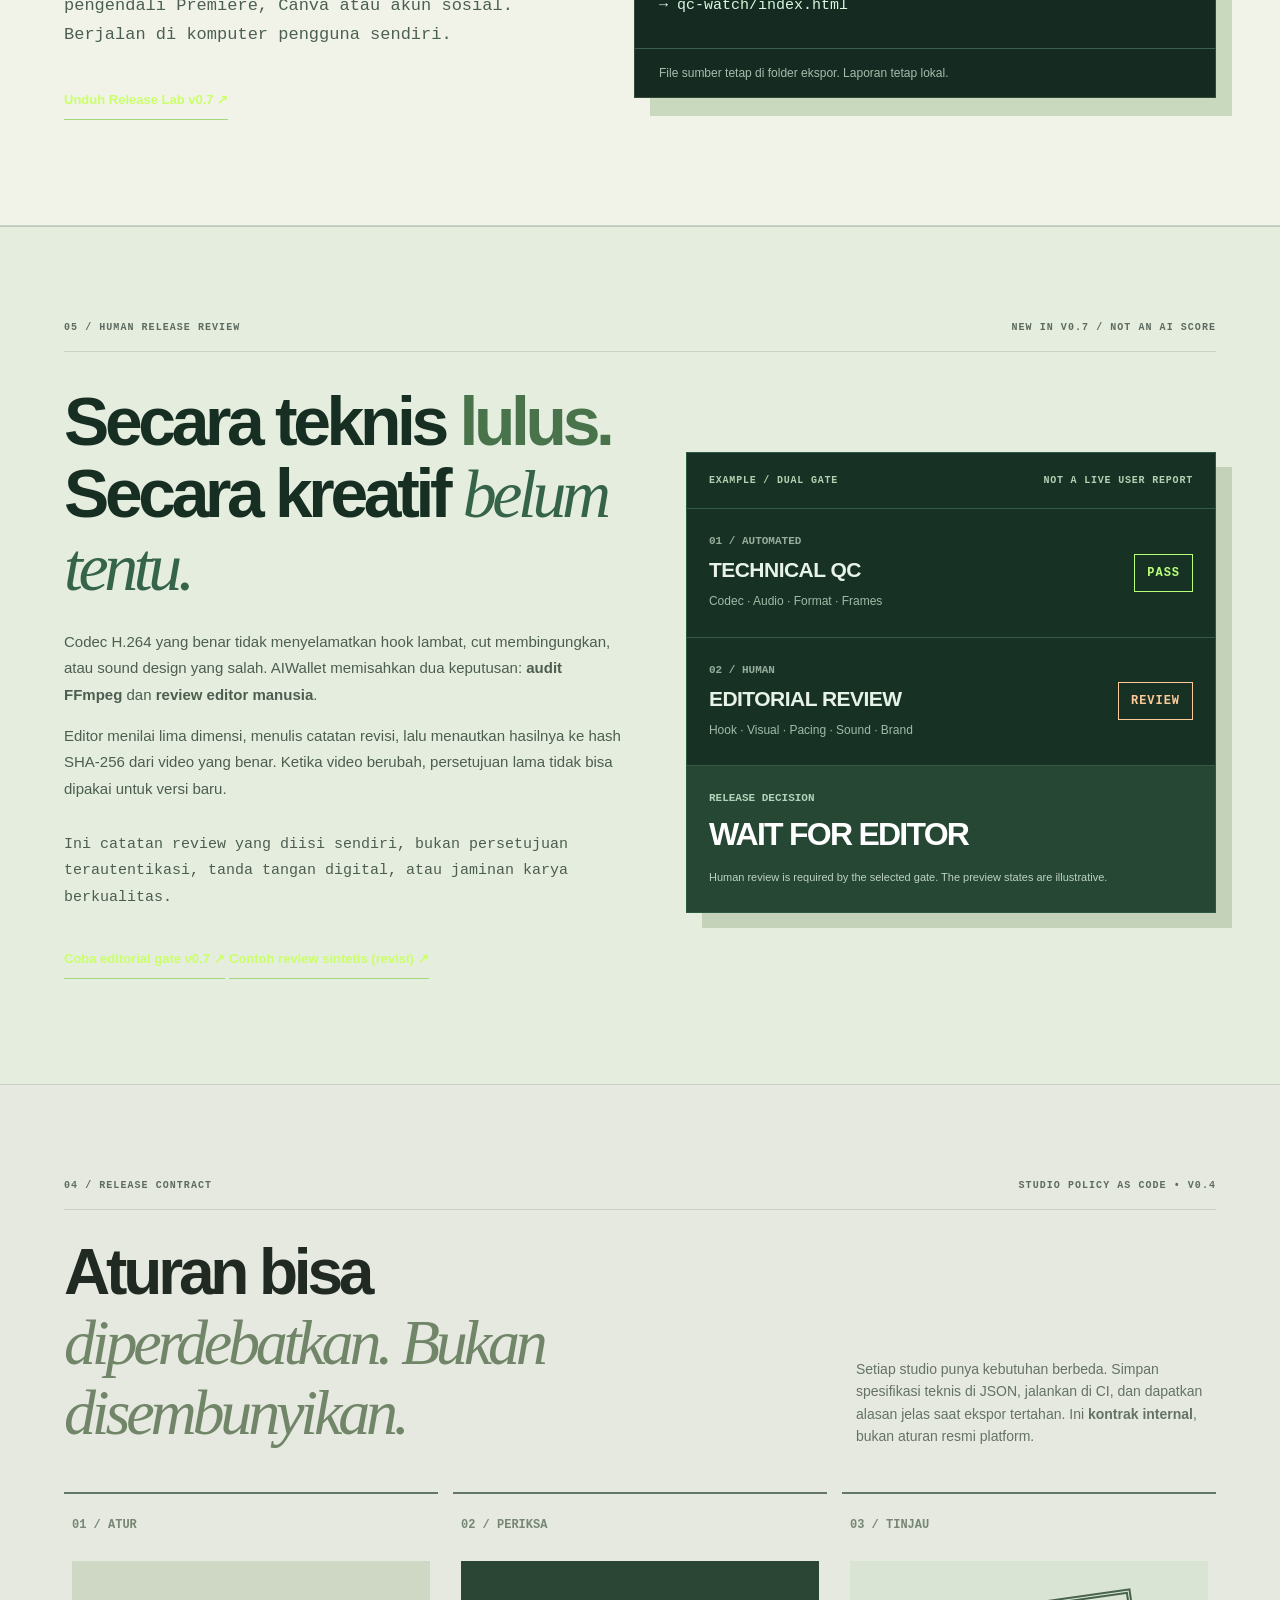
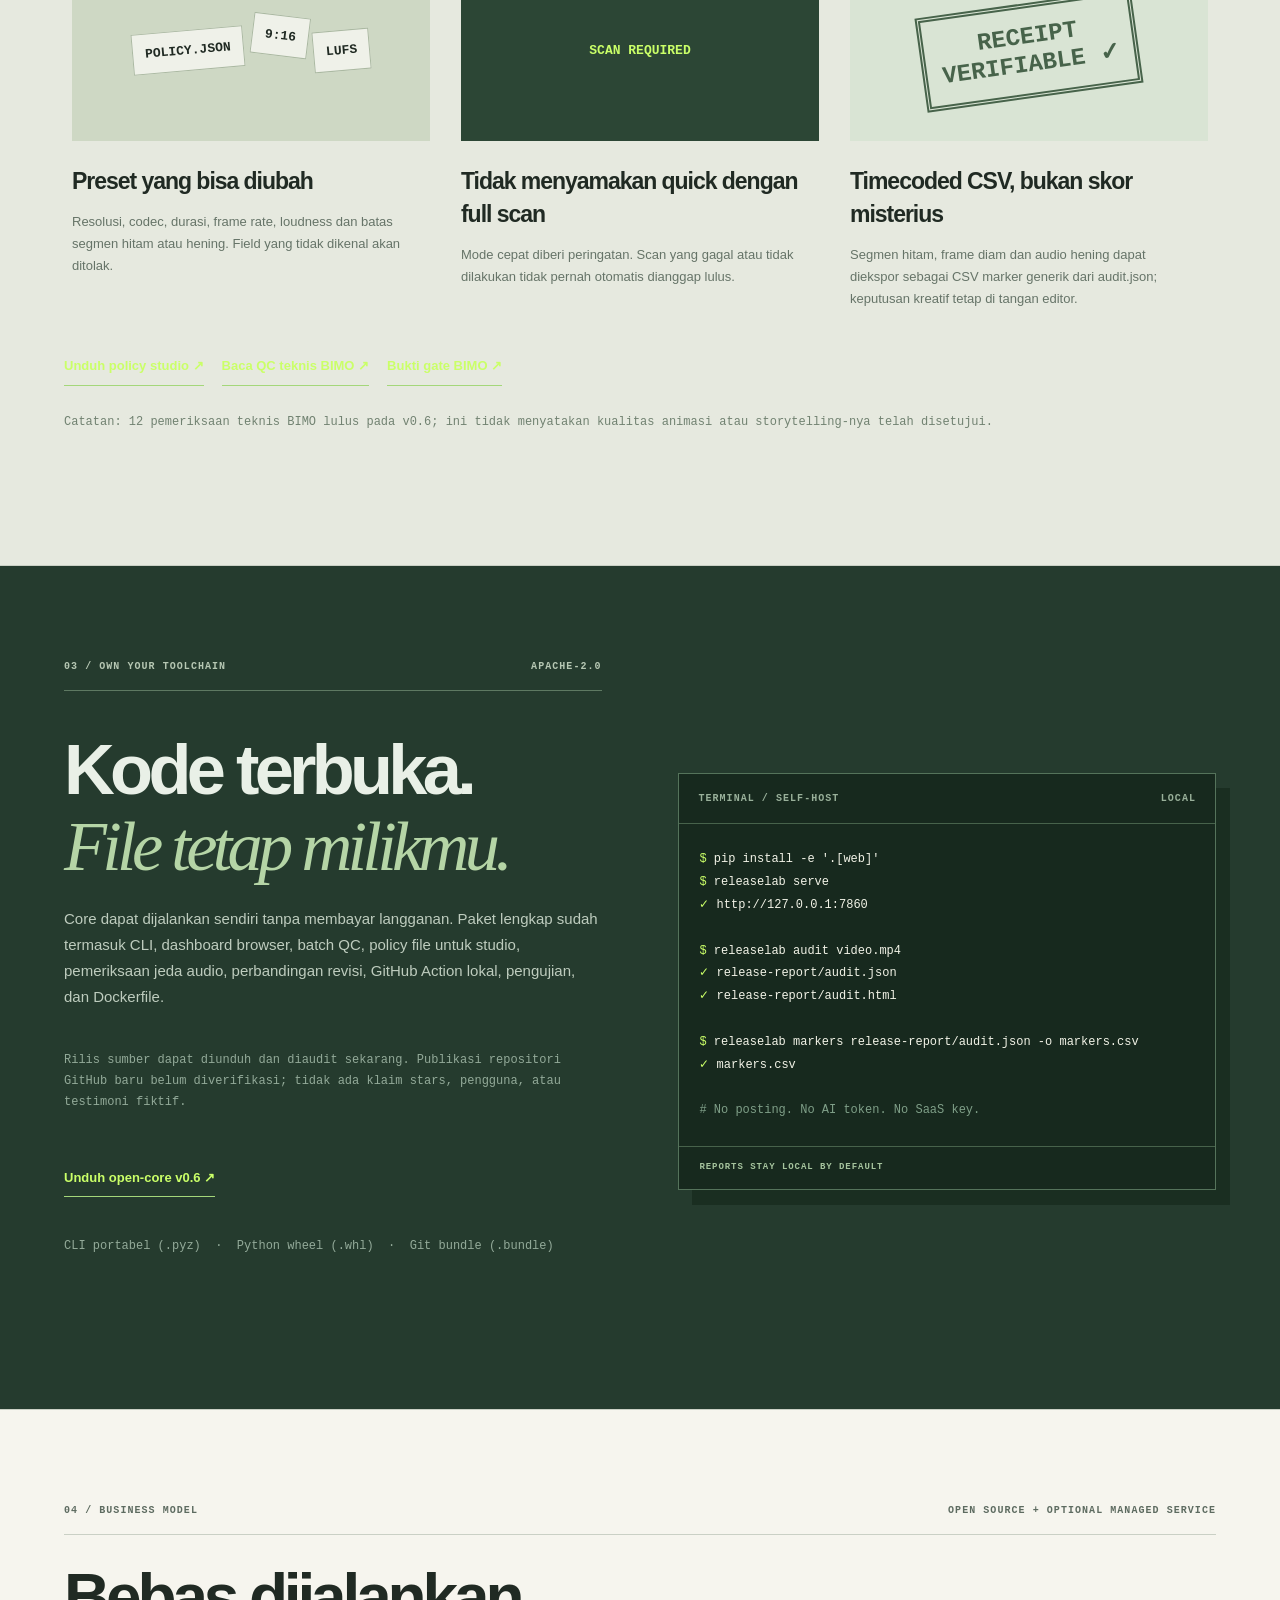
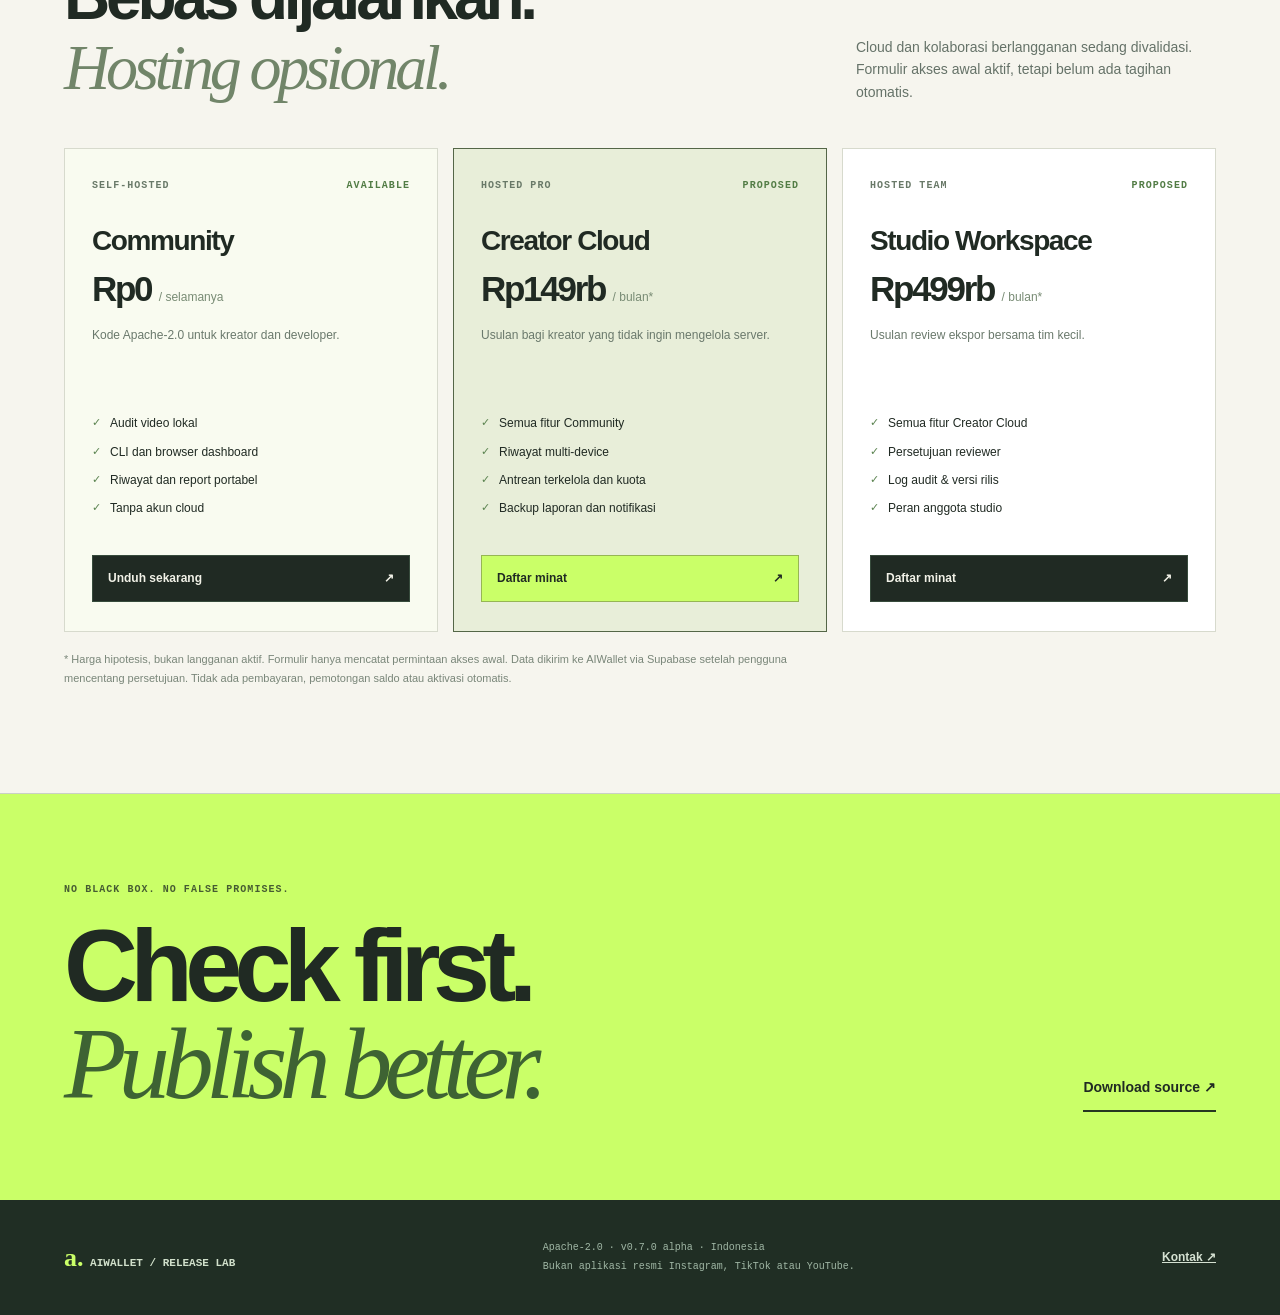
==== commit a0804c5d: "release: v0.7.0 human editorial review gate and local signoff" ====
--- a/site/index.html
+++ b/site/index.html
@@ -1,13 +1,13 @@
 <!doctype html><html lang="id"><head><meta charset="utf-8"><meta name="viewport" content="width=device-width, initial-scale=1"><meta name="theme-color" content="#eff0e8"><meta name="description" content="AIWallet Release Lab. Open-source quality checks for Reels, Shorts and TikTok videos. Self-host free, optional managed hosting early access."><meta property="og:type" content="website"><meta property="og:title" content="AIWallet Release Lab — Video QC sebelum publish"><meta property="og:description" content="FFmpeg media QC yang bisa diaudit, local-first dan Apache-2.0. Download source dan lihat contoh laporan."><title>AIWallet Release Lab — Open-source video release checks</title><link rel="icon" href="./assets/icon.svg" type="image/svg+xml"><link rel="stylesheet" href="./style.css"><script defer src="./app.js"></script></head><body>
 <div class="shell"><header class="topbar"><a class="brand" href="#top"><span class="brand-mark">a.</span><span>AIWALLET <span class="brand-muted">/ RELEASE LAB</span></span></a><nav class="navigation" id="navigation" aria-label="Navigasi"><a href="#proof">Preview audit</a><a href="./tools/receipt-explorer.html">Report Explorer</a><a href="#open-source">Open source</a><a href="#pricing">Langganan</a></nav><a class="nav-cta" href="#pricing">Early access ↗</a><button id="menu-button" class="menu-button" aria-label="Buka menu" aria-expanded="false" aria-controls="navigation"><span></span><span></span></button></header>
-<main><section class="hero" id="top"><div class="hero-copy"><p class="eyebrow"><span class="live-dot"></span> OPEN SOURCE / 0.6.0 ALPHA</p><h1>Video sudah jadi.<br><em>Sudah siap tayang?</em></h1><p class="hero-lead">QC teknis video pendek yang bisa dijelaskan. Audit rasio, resolusi, suara, frame hitam, dan freeze. Sekarang dilengkapi batch audit, release gate untuk CI, perbandingan antar-export, dan <strong>verifikasi ulang bukti audit</strong> dengan FFmpeg. <strong>Baru: pantau folder render secara lokal, scan ketika file stabil, dan simpan bukti otomatis.</strong> <strong>Bukan skor viralitas AI.</strong></p><p class="release-proof">v0.6 menambahkan mode watch otomatis untuk file render baru; ekspor marker v0.5 tetap tersedia; detektor tetap menyesuaikan sensitivitas policy agar scan yang tidak lengkap tidak salah dianggap PASS. Receipt JSON dapat diverifikasi ulang terhadap file asli, bukan hanya dipercaya dari tampilannya.</p><div class="hero-actions"><a class="primary-action" href="./releases/aiwallet-release-lab-v0.6.0.zip">Unduh v0.6 gratis <span>↗</span></a><a class="subtle-action" href="./tools/receipt-explorer.html">Coba Report Explorer ↗</a></div><div class="hero-notes"><span><b>0</b> akun diperlukan</span><span><b>0</b> upload media cloud</span><span><b>100%</b> core lokal</span></div></div><div class="hero-visual" role="img" aria-label="Ilustrasi bingkai video vertikal dan panduan zona aman"><div class="frame-annotation top">9:16 / VERTICAL MASTER<br><small>READ THE FRAME</small></div><div class="image-stage"><div class="stage-orbit orbit-one"></div><div class="stage-orbit orbit-two"></div><div class="stage-square"><span>▶</span></div><div class="stage-highlight"></div><div class="safe-boundary"><span>QC BEFORE RELEASE</span></div></div><div class="frame-annotation bottom"><span>LOCAL-FIRST / OPEN CORE</span><span class="tiny-badge">NO ACCOUNT REQUIRED</span></div></div></section>
+<main><section class="hero" id="top"><div class="hero-copy"><p class="eyebrow"><span class="live-dot"></span> OPEN SOURCE / 0.7.0 ALPHA</p><h1>Video sudah jadi.<br><em>Sudah siap tayang?</em></h1><p class="hero-lead">QC teknis video pendek yang bisa dijelaskan. Audit rasio, resolusi, suara, frame hitam, dan freeze. Sekarang dilengkapi batch audit, release gate untuk CI, perbandingan antar-export, dan <strong>verifikasi ulang bukti audit</strong> dengan FFmpeg. <strong>Baru: pantau folder render secara lokal, scan ketika file stabil, dan simpan bukti otomatis.</strong> <strong>Bukan skor viralitas AI. Tidak ada skor kreatif palsu. Editor menilai manual.</strong></p><p class="release-proof">v0.7 menambahkan pemeriksaan kreatif manual setelah mode watch v0.6, yang tetap berjalan otomatis untuk file render baru; ekspor marker v0.5 tetap tersedia; detektor tetap menyesuaikan sensitivitas policy agar scan yang tidak lengkap tidak salah dianggap PASS. Receipt JSON dapat diverifikasi ulang terhadap file asli, bukan hanya dipercaya dari tampilannya.</p><div class="hero-actions"><a class="primary-action" href="./releases/aiwallet-release-lab-v0.7.0.zip">Unduh v0.7 gratis <span>↗</span></a><a class="subtle-action" href="./tools/receipt-explorer.html">Coba Report Explorer ↗</a></div><div class="hero-notes"><span><b>0</b> akun diperlukan</span><span><b>0</b> upload media cloud</span><span><b>100%</b> core lokal</span></div></div><div class="hero-visual" role="img" aria-label="Ilustrasi bingkai video vertikal dan panduan zona aman"><div class="frame-annotation top">9:16 / VERTICAL MASTER<br><small>READ THE FRAME</small></div><div class="image-stage"><div class="stage-orbit orbit-one"></div><div class="stage-orbit orbit-two"></div><div class="stage-square"><span>▶</span></div><div class="stage-highlight"></div><div class="safe-boundary"><span>QC BEFORE RELEASE</span></div></div><div class="frame-annotation bottom"><span>LOCAL-FIRST / OPEN CORE</span><span class="tiny-badge">NO ACCOUNT REQUIRED</span></div></div></section>
 <div class="ticker"><div>FORMAT 9:16 <i>✳</i> FFPROBE <i>✳</i> LOUDNESS <i>✳</i> BLACK FRAME SCAN <i>✳</i> FREEZE SCAN <i>✳</i> SHA-256 <i>✳</i> HTML/JSON REPORTS</div></div>
 <section class="workbench section" id="proof"><div class="section-kicker"><span>01 / VERIFIED OUTPUT</span><span>REPRODUCIBLE TEST FIXTURE</span></div><div class="section-head"><h2>Masalah teknis.<br><span>Bukti nyata.</span></h2><p>Ini bukan screenshot palsu. Laporan ini dihasilkan dengan FFmpeg dari file sintetis hitam tanpa suara, untuk menunjukkan bagaimana peringatan bekerja.</p></div><div class="lab-layout"><div class="upload-panel"><div class="panel-heading"><span class="panel-symbol">↳</span><div><h3>Contoh pemeriksaan</h3><p>SYNTHETIC TEST CASE · NOT CLIENT FOOTAGE</p></div><span class="panel-step">DEMO 01</span></div><div class="dropzone static-demo" aria-label="Contoh file dengan masalah sengaja"><span class="drop-icon">!</span><strong>synthetic-black-example.mp4</strong><p>3 detik · bingkai hitam · tanpa audio</p><span class="drop-caption">CONTOH VIDEO BUATAN FFmpeg, BUKAN TESTIMONI</span></div><p class="source-note">Contoh ini memperlihatkan kenapa tanda peringatan perlu diperiksa manusia. Frame hitam bisa jadi kesalahan atau pilihan artistik.</p><a href="./demo/audit.html" class="run-button" style="display:flex;text-decoration:none">Lihat laporan HTML nyata <span>↗</span></a></div><div class="result-panel"><div class="result-head"><span>RELEASE RECEIPT / SYNTHETIC EXAMPLE</span><span class="result-badge">CHECK</span></div><div style="padding:30px"><p class="eyebrow" style="color:#b1c8b0">RELEASE DECISION</p><h3 style="font-size:45px;margin:15px 0 4px;letter-spacing:-.06em">Perlu dicek.</h3><p style="color:#b2c6b5;max-width:380px;font-size:13px;line-height:1.65">Laporan teknis dari file sintetis mendeteksi tidak adanya audio dan segmen hitam. Itu peringatan, bukan vonis kualitas artistik.</p><div class="result-checks"><div class="result-check"><span>PASS</span><div><h4>Format frame 9:16</h4><p>360 × 640 · H.264</p></div></div><div class="result-check warn"><span>CHECK</span><div><h4>Audio tidak ditemukan</h4><p>Tinjau apakah video memang sengaja bisu.</p></div></div><div class="result-check warn"><span>CHECK</span><div><h4>Segmen hitam</h4><p>Periksa durasi dan maksud transisinya.</p></div></div></div><a href="./demo/audit.json" style="display:inline-block;color:#caff68;font:700 12px var(--mono);margin-top:19px;text-decoration:underline">Baca JSON audit ↗</a><a href="./demo/synthetic-black-example.mp4" download style="display:inline-block;color:#caff68;font:700 12px var(--mono);margin:19px 0 0 20px;text-decoration:underline">Unduh fixture ↗</a></div></div></div></section>
 <section class="how section" id="explorer"><div class="section-kicker"><span>02 / OPEN REPORTS IN YOUR BROWSER</span><span>LOCAL FILE · NO ACCOUNT</span></div><div class="section-head"><h2>Baca waktu temuan.<br><span>Tanpa mengunggah video.</span></h2><p>Report Explorer membaca receipt JSON langsung dari perangkat, menandai segmen hitam, freeze dan hening pada timeline, lalu menyediakan CSV generik untuk reviewer. Ini pembaca laporan, bukan mesin inspeksi video di browser.</p></div><div style="display:flex;flex-wrap:wrap;gap:14px;align-items:center"><a class="primary-action" href="./tools/receipt-explorer.html">Buka Report Explorer <span>↗</span></a><a class="secondary-action" href="./demo/audit.json" download>Unduh receipt contoh</a></div><p class="source-note">Tidak ada media atau receipt pribadi dikirim ke server. Segmen dengan ujung terbuka diberi label estimasi; frame adalah perkiraan berbasis FPS, bukan timecode drop-frame atau impor langsung Premiere/Resolve.</p></section>
 <section class="how section" id="method"><div class="section-kicker"><span>02 / SIMPLE BY DESIGN</span><span>NO THIRD-PARTY MEDIA UPLOAD</span></div><div class="section-head"><h2>File masuk.<br><span>Hasil terukur.</span></h2><p>Audit berjalan di perangkat sendiri, dengan FFmpeg dan aturan yang bisa diperiksa di kode.</p></div><div class="steps"><article><span class="step-no">01</span><div class="step-art step-art-one"><span>MP4</span><span>24 FPS</span><span>H.264</span></div><h3>Baca metadata</h3><p>Resolusi, durasi, frame rate, codec, audio, dan fingerprint SHA-256.</p></article><article><span class="step-no">02</span><div class="step-art step-art-two"><div class="waveform"></div><span>AUDIO / FRAME SCAN</span></div><h3>Tunjukkan temuan</h3><p>Audio yang terlalu keras, frame hitam, dan gambar beku diberi konteks, bukan skor acak.</p></article><article><span class="step-no">03</span><div class="step-art step-art-three"><span class="stamp">REPORT<br>READY ✓</span></div><h3>Buktikan ekspor</h3><p>Laporan JSON dan HTML tetap bisa dibuka tanpa akun atau koneksi cloud.</p></article></div></section>
 <section class="how section" id="automation"><div class="section-kicker"><span>03 / WORKFLOW AUTOMATION</span><span>REAL COMMANDS, REAL EXIT CODES</span></div><div class="section-head"><h2>Satu ekspor.<br><span>Satu keputusan terukur.</span></h2><p>Versi 0.4 menggabungkan gate untuk pipeline editor, audit banyak file, serta perbandingan ekspor. Perubahan yang sengaja dibuat tetap bisa di-override secara eksplisit.</p></div><div class="steps"><article><span class="step-no">01 / RELEASE GATE</span><div class="step-art step-art-one"><span>CLI</span><span>EXIT 3</span></div><h3>Blokir kesalahan teknis</h3><p><code>releaselab gate export.mp4 --policy policies/studio-vertical.json</code> untuk pemeriksaan versi yang dapat direproduksi.</p></article><article><span class="step-no">02 / BATCH EXPORT</span><div class="step-art step-art-two"><span>JSON / HTML / CSV</span></div><h3>QC satu folder</h3><p><code>releaselab batch ./exports</code> menyimpan bukti untuk setiap video tanpa menyalin video sumber.</p></article><article><span class="step-no">03 / REVISION DIFF</span><div class="step-art step-art-three"><span>V1 → V2</span></div><h3>Lacak regresi</h3><p><code>releaselab compare old.mp4 new.mp4 --quick</code> memperlihatkan perubahan teknis antar-eksport.</p><p class="source-note"><code>releaselab verify export.mp4 audit.json</code> menjalankan ulang inspeksi teknis dan mendeteksi laporan yang berubah. Bukan tanda tangan digital.</p></article></div></section>
 
-<section class="watch-product section" id="watch" aria-labelledby="watch-title"><div class="section-kicker"><span>04 / RENDER WATCH</span><span>LOCAL AUTOMATION · V0.6</span></div><div class="watch-split"><div class="watch-copy"><h2 id="watch-title">Render selesai.<br><span>QC berjalan.</span></h2><p>Export baru langsung diperiksa setelah ukuran dan timestamp file stabil. Jika render ditimpa, keputusan PASS lama otomatis dibatalkan sampai inspeksi baru selesai.</p><p class="source-note">Tidak mengirim media ke server. Bukan alat pengendali Premiere, Canva atau akun sosial. Berjalan di komputer pengguna sendiri.</p><a href="./releases/aiwallet-release-lab-v0.6.0.zip" class="secondary-action">Unduh versi watch v0.6 ↗</a></div><div class="watch-console" aria-label="Contoh perintah mode Watch"><div class="watch-console-top"><span><i class="watch-led"></i> LOCAL WATCH</span><span>INPUT / OUTPUT</span></div><pre><code>$ releaselab watch ./exports \
+<section class="watch-product section" id="watch" aria-labelledby="watch-title"><div class="section-kicker"><span>04 / RENDER WATCH</span><span>LOCAL AUTOMATION · V0.6</span></div><div class="watch-split"><div class="watch-copy"><h2 id="watch-title">Render selesai.<br><span>QC berjalan.</span></h2><p>Export baru langsung diperiksa setelah ukuran dan timestamp file stabil. Jika render ditimpa, keputusan PASS lama otomatis dibatalkan sampai inspeksi baru selesai.</p><p class="source-note">Tidak mengirim media ke server. Bukan alat pengendali Premiere, Canva atau akun sosial. Berjalan di komputer pengguna sendiri.</p><a href="./releases/aiwallet-release-lab-v0.7.0.zip" class="secondary-action">Unduh Release Lab v0.7 ↗</a></div><div class="watch-console" aria-label="Contoh perintah mode Watch"><div class="watch-console-top"><span><i class="watch-led"></i> LOCAL WATCH</span><span>INPUT / OUTPUT</span></div><pre><code>$ releaselab watch ./exports \
   --output ./qc-watch \
   --stable-seconds 3 \
   --policy policies/studio-vertical.json
@@ -16,8 +16,9 @@
 … waiting for stable file
 ✓ technical QC finished
 → qc-watch/index.html</code></pre><p>File sumber tetap di folder ekspor. Laporan tetap lokal.</p></div></div></section>
+<section class="editorial-product section" id="creative-review" aria-labelledby="creative-review-title"><div class="section-kicker"><span>05 / HUMAN RELEASE REVIEW</span><span>NEW IN V0.7 / NOT AN AI SCORE</span></div><div class="editorial-dual"><div class="editorial-copy"><h2 id="creative-review-title">Secara teknis <span>lulus.</span><br>Secara kreatif <em>belum tentu.</em></h2><p>Codec H.264 yang benar tidak menyelamatkan hook lambat, cut membingungkan, atau sound design yang salah. AIWallet memisahkan dua keputusan: <strong>audit FFmpeg</strong> dan <strong>review editor manusia</strong>.</p><p>Editor menilai lima dimensi, menulis catatan revisi, lalu menautkan hasilnya ke hash SHA-256 dari video yang benar. Ketika video berubah, persetujuan lama tidak bisa dipakai untuk versi baru.</p><p class="source-note">Ini catatan review yang diisi sendiri, bukan persetujuan terautentikasi, tanda tangan digital, atau jaminan karya berkualitas.</p><a class="secondary-action" href="./releases/aiwallet-release-lab-v0.7.0.zip">Coba editorial gate v0.7 ↗</a> <a class="secondary-action" href="./demo/editorial-review-example.json" download>Contoh review sintetis (revisi) ↗</a></div><div class="review-instrument" aria-label="Contoh ilustratif dua gate terpisah, bukan hasil pengguna nyata"><div class="review-instrument-head"><span>EXAMPLE / DUAL GATE</span><span>NOT A LIVE USER REPORT</span></div><div class="review-instrument-row"><div><small>01 / AUTOMATED</small><strong>TECHNICAL QC</strong><span>Codec · Audio · Format · Frames</span></div><b class="review-pass">PASS</b></div><div class="review-instrument-row"><div><small>02 / HUMAN</small><strong>EDITORIAL REVIEW</strong><span>Hook · Visual · Pacing · Sound · Brand</span></div><b class="review-revise">REVIEW</b></div><div class="review-instrument-bottom"><span>RELEASE DECISION</span><strong>WAIT FOR EDITOR</strong><p>Human review is required by the selected gate. The preview states are illustrative.</p></div></div></div></section>
 <section class="how section" id="studio-policy" aria-labelledby="policy-title"><div class="section-kicker"><span>04 / RELEASE CONTRACT</span><span>STUDIO POLICY AS CODE • V0.4</span></div><div class="section-head"><h2 id="policy-title">Aturan bisa<br><span>diperdebatkan. Bukan disembunyikan.</span></h2><p>Setiap studio punya kebutuhan berbeda. Simpan spesifikasi teknis di JSON, jalankan di CI, dan dapatkan alasan jelas saat ekspor tertahan. Ini <strong>kontrak internal</strong>, bukan aturan resmi platform.</p></div><div class="steps"><article><span class="step-no">01 / ATUR</span><div class="step-art step-art-one"><span>POLICY.JSON</span><span>9:16</span><span>LUFS</span></div><h3>Preset yang bisa diubah</h3><p>Resolusi, codec, durasi, frame rate, loudness dan batas segmen hitam atau hening. Field yang tidak dikenal akan ditolak.</p></article><article><span class="step-no">02 / PERIKSA</span><div class="step-art step-art-two"><span>SCAN REQUIRED</span></div><h3>Tidak menyamakan quick dengan full scan</h3><p>Mode cepat diberi peringatan. Scan yang gagal atau tidak dilakukan tidak pernah otomatis dianggap lulus.</p></article><article><span class="step-no">03 / TINJAU</span><div class="step-art step-art-three"><span class="stamp">RECEIPT<br>VERIFIABLE ✓</span></div><h3>Timecoded CSV, bukan skor misterius</h3><p>Segmen hitam, frame diam dan audio hening dapat diekspor sebagai CSV marker generik dari audit.json; keputusan kreatif tetap di tangan editor.</p></article></div><div style="margin-top:25px;display:flex;gap:18px;flex-wrap:wrap"><a class="secondary-action" href="./policies/studio-vertical.json" download>Unduh policy studio ↗</a><a class="secondary-action" href="./demo/bimo/audit.html">Baca QC teknis BIMO ↗</a><a class="secondary-action" href="./demo/bimo/gate.json">Bukti gate BIMO ↗</a></div><p class="source-note">Catatan: 12 pemeriksaan teknis BIMO lulus pada v0.6; ini tidak menyatakan kualitas animasi atau storytelling-nya telah disetujui.</p></section>
-<section class="open-source section" id="open-source"><div class="open-copy"><div class="section-kicker"><span>03 / OWN YOUR TOOLCHAIN</span><span>APACHE-2.0</span></div><h2>Kode terbuka.<br><span>File tetap milikmu.</span></h2><p>Core dapat dijalankan sendiri tanpa membayar langganan. Paket lengkap sudah termasuk CLI, dashboard browser, batch QC, policy file untuk studio, pemeriksaan jeda audio, perbandingan revisi, GitHub Action lokal, pengujian, dan Dockerfile.</p><p class="source-note">Rilis sumber dapat diunduh dan diaudit sekarang. Publikasi repositori GitHub baru belum diverifikasi; tidak ada klaim stars, pengguna, atau testimoni fiktif.</p><a class="secondary-action" href="./releases/aiwallet-release-lab-v0.6.0.zip">Unduh open-core v0.6 ↗</a><p class="source-note"><a href="./releases/releaselab-0.6.0.pyz" download>CLI portabel (.pyz)</a> &nbsp;·&nbsp; <a href="./releases/aiwallet_release_lab-0.6.0-py3-none-any.whl" download>Python wheel (.whl)</a> &nbsp;·&nbsp; <a href="./releases/AIWallet_ReleaseLab_v0.6.0.git.bundle" download>Git bundle (.bundle)</a></p></div><div class="terminal"><div class="terminal-top"><span>TERMINAL / SELF-HOST</span><span>LOCAL</span></div><pre><code><span class="prompt">$</span> pip install -e '.[web]'
+<section class="open-source section" id="open-source"><div class="open-copy"><div class="section-kicker"><span>03 / OWN YOUR TOOLCHAIN</span><span>APACHE-2.0</span></div><h2>Kode terbuka.<br><span>File tetap milikmu.</span></h2><p>Core dapat dijalankan sendiri tanpa membayar langganan. Paket lengkap sudah termasuk CLI, dashboard browser, batch QC, policy file untuk studio, pemeriksaan jeda audio, perbandingan revisi, GitHub Action lokal, pengujian, dan Dockerfile.</p><p class="source-note">Rilis sumber dapat diunduh dan diaudit sekarang. Publikasi repositori GitHub baru belum diverifikasi; tidak ada klaim stars, pengguna, atau testimoni fiktif.</p><a class="secondary-action" href="./releases/aiwallet-release-lab-v0.7.0.zip">Unduh open-core v0.6 ↗</a><p class="source-note"><a href="./releases/releaselab-0.7.0.pyz" download>CLI portabel (.pyz)</a> &nbsp;·&nbsp; <a href="./releases/aiwallet_release_lab-0.7.0-py3-none-any.whl" download>Python wheel (.whl)</a> &nbsp;·&nbsp; <a href="./releases/AIWallet_ReleaseLab_v0.7.0.git.bundle" download>Git bundle (.bundle)</a></p></div><div class="terminal"><div class="terminal-top"><span>TERMINAL / SELF-HOST</span><span>LOCAL</span></div><pre><code><span class="prompt">$</span> pip install -e '.[web]'
 <span class="prompt">$</span> releaselab serve
 <span class="okay">✓</span> http://127.0.0.1:7860
 
@@ -29,8 +30,8 @@
 <span class="okay">✓</span> markers.csv
 
 <span class="comment"># No posting. No AI token. No SaaS key.</span></code></pre><div class="terminal-footer">REPORTS STAY LOCAL BY DEFAULT</div></div></section>
-<section class="pricing section" id="pricing"><div class="section-kicker"><span>04 / BUSINESS MODEL</span><span>OPEN SOURCE + OPTIONAL MANAGED SERVICE</span></div><div class="section-head"><h2>Bebas dijalankan.<br><span>Hosting opsional.</span></h2><p>Cloud dan kolaborasi berlangganan sedang divalidasi. Formulir akses awal aktif, tetapi belum ada tagihan otomatis.</p></div><div class="pricing-grid"><article class="pricing-card free"><div class="plan-top"><span>SELF-HOSTED</span><span>AVAILABLE</span></div><h3>Community</h3><div class="price">Rp0 <small>/ selamanya</small></div><p>Kode Apache-2.0 untuk kreator dan developer.</p><ul><li>Audit video lokal</li><li>CLI dan browser dashboard</li><li>Riwayat dan report portabel</li><li>Tanpa akun cloud</li></ul><a href="./releases/aiwallet-release-lab-v0.6.0.zip" class="plan-action">Unduh sekarang <span>↗</span></a></article><article class="pricing-card paid"><div class="plan-top"><span>HOSTED PRO</span><span>PROPOSED</span></div><h3>Creator Cloud</h3><div class="price">Rp149rb <small>/ bulan*</small></div><p>Usulan bagi kreator yang tidak ingin mengelola server.</p><ul><li>Semua fitur Community</li><li>Riwayat multi-device</li><li>Antrean terkelola dan kuota</li><li>Backup laporan dan notifikasi</li></ul><button class="plan-action paid-action waitlist-open" type="button" data-plan="creator_cloud">Daftar minat <span>↗</span></button></article><article class="pricing-card"><div class="plan-top"><span>HOSTED TEAM</span><span>PROPOSED</span></div><h3>Studio Workspace</h3><div class="price">Rp499rb <small>/ bulan*</small></div><p>Usulan review ekspor bersama tim kecil.</p><ul><li>Semua fitur Creator Cloud</li><li>Persetujuan reviewer</li><li>Log audit & versi rilis</li><li>Peran anggota studio</li></ul><button class="plan-action waitlist-open" type="button" data-plan="studio_workspace">Daftar minat <span>↗</span></button></article></div><p class="pricing-disclaimer">* Harga hipotesis, bukan langganan aktif. Formulir hanya mencatat permintaan akses awal. Data dikirim ke AIWallet via Supabase setelah pengguna mencentang persetujuan. Tidak ada pembayaran, pemotongan saldo atau aktivasi otomatis.</p></section>
+<section class="pricing section" id="pricing"><div class="section-kicker"><span>04 / BUSINESS MODEL</span><span>OPEN SOURCE + OPTIONAL MANAGED SERVICE</span></div><div class="section-head"><h2>Bebas dijalankan.<br><span>Hosting opsional.</span></h2><p>Cloud dan kolaborasi berlangganan sedang divalidasi. Formulir akses awal aktif, tetapi belum ada tagihan otomatis.</p></div><div class="pricing-grid"><article class="pricing-card free"><div class="plan-top"><span>SELF-HOSTED</span><span>AVAILABLE</span></div><h3>Community</h3><div class="price">Rp0 <small>/ selamanya</small></div><p>Kode Apache-2.0 untuk kreator dan developer.</p><ul><li>Audit video lokal</li><li>CLI dan browser dashboard</li><li>Riwayat dan report portabel</li><li>Tanpa akun cloud</li></ul><a href="./releases/aiwallet-release-lab-v0.7.0.zip" class="plan-action">Unduh sekarang <span>↗</span></a></article><article class="pricing-card paid"><div class="plan-top"><span>HOSTED PRO</span><span>PROPOSED</span></div><h3>Creator Cloud</h3><div class="price">Rp149rb <small>/ bulan*</small></div><p>Usulan bagi kreator yang tidak ingin mengelola server.</p><ul><li>Semua fitur Community</li><li>Riwayat multi-device</li><li>Antrean terkelola dan kuota</li><li>Backup laporan dan notifikasi</li></ul><button class="plan-action paid-action waitlist-open" type="button" data-plan="creator_cloud">Daftar minat <span>↗</span></button></article><article class="pricing-card"><div class="plan-top"><span>HOSTED TEAM</span><span>PROPOSED</span></div><h3>Studio Workspace</h3><div class="price">Rp499rb <small>/ bulan*</small></div><p>Usulan review ekspor bersama tim kecil.</p><ul><li>Semua fitur Creator Cloud</li><li>Persetujuan reviewer</li><li>Log audit & versi rilis</li><li>Peran anggota studio</li></ul><button class="plan-action waitlist-open" type="button" data-plan="studio_workspace">Daftar minat <span>↗</span></button></article></div><p class="pricing-disclaimer">* Harga hipotesis, bukan langganan aktif. Formulir hanya mencatat permintaan akses awal. Data dikirim ke AIWallet via Supabase setelah pengguna mencentang persetujuan. Tidak ada pembayaran, pemotongan saldo atau aktivasi otomatis.</p></section>
 <dialog id="waitlist-dialog" class="waitlist-dialog" aria-labelledby="waitlist-title"><form id="waitlist-form"><div class="dialog-header"><span>AIWALLET / EARLY ACCESS</span><button type="button" id="close-waitlist" aria-label="Tutup formulir">×</button></div><h2 id="waitlist-title">Minta akses awal.</h2><p>Langganan belum dijual. Kami hanya menghubungi jika layanan hosted siap dibuka.</p><label>Nama kontak<input type="text" name="name" autocomplete="name" minlength="2" maxlength="100" required placeholder="Nama kamu"></label><label>Email<input type="email" name="email" autocomplete="email" maxlength="254" required placeholder="nama@contoh.com"></label><label>Paket yang diminati<select name="plan" id="waitlist-plan"><option value="creator_cloud">Creator Cloud — usulan Rp149rb/bulan</option><option value="studio_workspace">Studio Workspace — usulan Rp499rb/bulan</option></select></label><label class="hidden-honey" aria-hidden="true">Website<input name="website" type="text" tabindex="-1" autocomplete="off"></label><label class="waitlist-consent"><input type="checkbox" name="consent" required><span>Setuju menerima email mengenai early access; pendaftaran ini bukan pembayaran atau persetujuan berlangganan otomatis. Untuk penghapusan data, hubungi kontak di footer.</span></label><button class="run-button" type="submit" id="send-waitlist">Daftar minat <span>↗</span></button><div id="waitlist-status" role="status" aria-live="polite"></div></form></dialog>
-<section class="closing"><span class="eyebrow">NO BLACK BOX. NO FALSE PROMISES.</span><h2>Check first.<br><em>Publish better.</em></h2><a href="./releases/aiwallet-release-lab-v0.6.0.zip">Download source ↗</a></section>
-</main><footer><div class="footer-brand">a.<span> AIWALLET / RELEASE LAB</span></div><div><span>Apache-2.0 · v0.6.0 alpha · Indonesia</span><span>Bukan aplikasi resmi Instagram, TikTok atau YouTube.</span></div><a href="mailto:muhammadzakyasshidqy@gmail.com">Kontak ↗</a></footer></div>
+<section class="closing"><span class="eyebrow">NO BLACK BOX. NO FALSE PROMISES.</span><h2>Check first.<br><em>Publish better.</em></h2><a href="./releases/aiwallet-release-lab-v0.7.0.zip">Download source ↗</a></section>
+</main><footer><div class="footer-brand">a.<span> AIWALLET / RELEASE LAB</span></div><div><span>Apache-2.0 · v0.7.0 alpha · Indonesia</span><span>Bukan aplikasi resmi Instagram, TikTok atau YouTube.</span></div><a href="mailto:muhammadzakyasshidqy@gmail.com">Kontak ↗</a></footer></div>
 </body></html>
--- a/site/style.css
+++ b/site/style.css
@@ -24,3 +24,21 @@
 .watch-console p{border-top:1px solid #39604a;margin:0;padding:15px 24px;color:#a5bdac;font-size:12px;line-height:1.5}
 @media(max-width:830px){.watch-split{grid-template-columns:1fr;gap:38px}.watch-console{box-shadow:8px 10px 0 #c9d9be}}
 @media(prefers-reduced-motion:reduce){.watch-led{box-shadow:none}}
+
+/* v0.7 editorial quality, explicitly separate from machine QC. */
+.editorial-product{background:#e5eddf;border-top:1px solid #bdcabb}
+.editorial-dual{display:grid;grid-template-columns:minmax(0,1fr) minmax(0,.95fr);gap:clamp(26px,5vw,95px);align-items:center;padding-top:34px}
+.editorial-copy h2{font-size:clamp(42px,5.3vw,75px);line-height:1.06;letter-spacing:-.064em;margin:0 0 25px;color:#172e22}
+.editorial-copy h2 span{color:#49734b}.editorial-copy h2 em{font-family:Georgia,serif;font-weight:400;color:#36644b}
+.editorial-copy p{max-width:590px;color:#4c5e50;font-size:15px;line-height:1.76}
+.review-instrument{background:#173225;border:1px solid #2d5942;color:#e7f3e6;box-shadow:16px 15px 0 #c3d2b9}
+.review-instrument-head{display:flex;justify-content:space-between;gap:10px;border-bottom:1px solid #355a45;padding:20px 22px;color:#b3d1b2;font:750 10px/1.5 ui-monospace,monospace;letter-spacing:.08em}
+.review-instrument-row{display:flex;align-items:center;justify-content:space-between;gap:20px;padding:26px 22px;border-bottom:1px solid #355a45}
+.review-instrument-row div{display:grid;gap:8px}.review-instrument-row small{font:700 11px ui-monospace,monospace;color:#97ad9b}
+.review-instrument-row strong{font-size:21px;letter-spacing:-.025em}.review-instrument-row div span{font-size:12px;color:#a2b9a7}
+.review-instrument-row b{font:850 12px ui-monospace,monospace;letter-spacing:.08em;border:1px solid currentColor;padding:11px 12px}
+.review-pass{color:#b9ff7a}.review-revise{color:#ffca99}
+.review-instrument-bottom{padding:26px 22px;background:#254734}.review-instrument-bottom>span{display:block;font:700 11px ui-monospace,monospace;color:#b0d4b8}
+.review-instrument-bottom strong{display:block;color:#fff;font-size:32px;letter-spacing:-.055em;margin:7px 0 11px}
+.review-instrument-bottom p{font-size:11px;line-height:1.6;color:#bed2c0;margin:0}
+@media(max-width:850px){.editorial-dual{grid-template-columns:1fr}.review-instrument{box-shadow:8px 9px 0 #c3d2b9}}
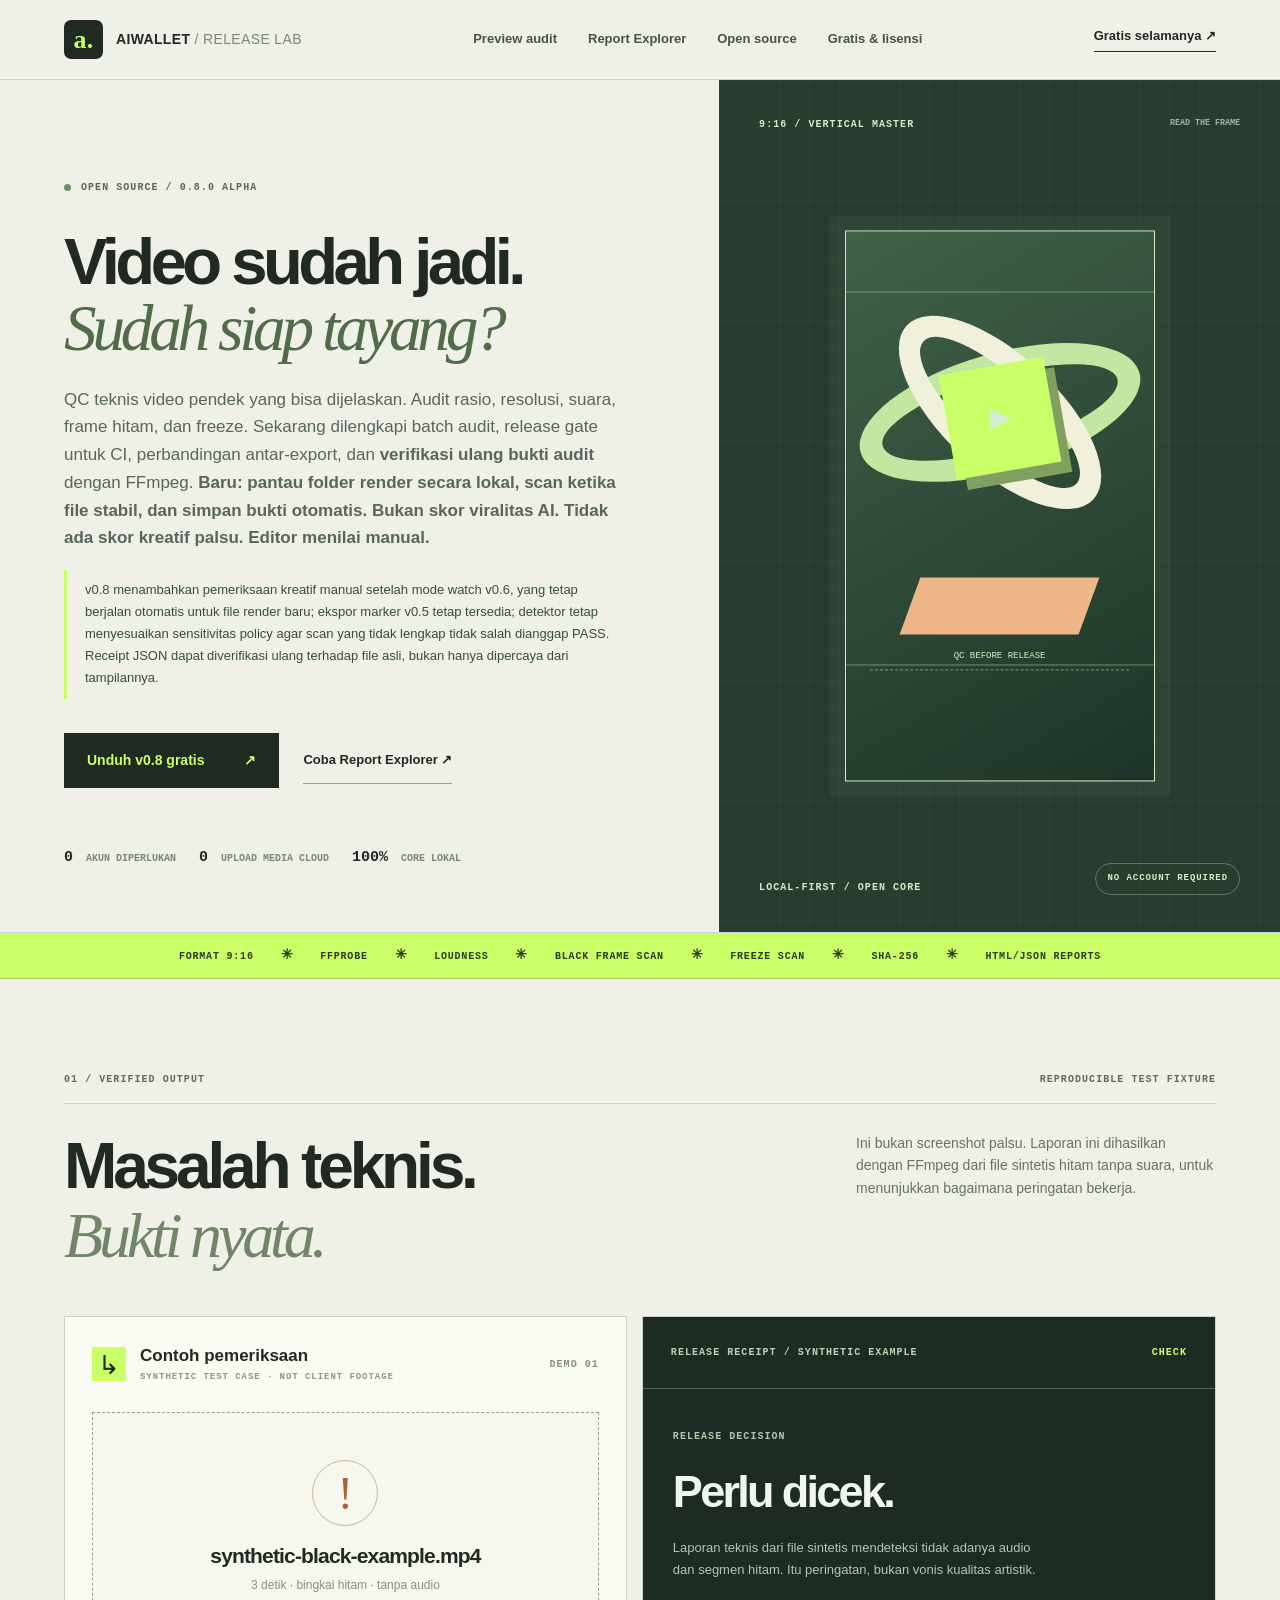
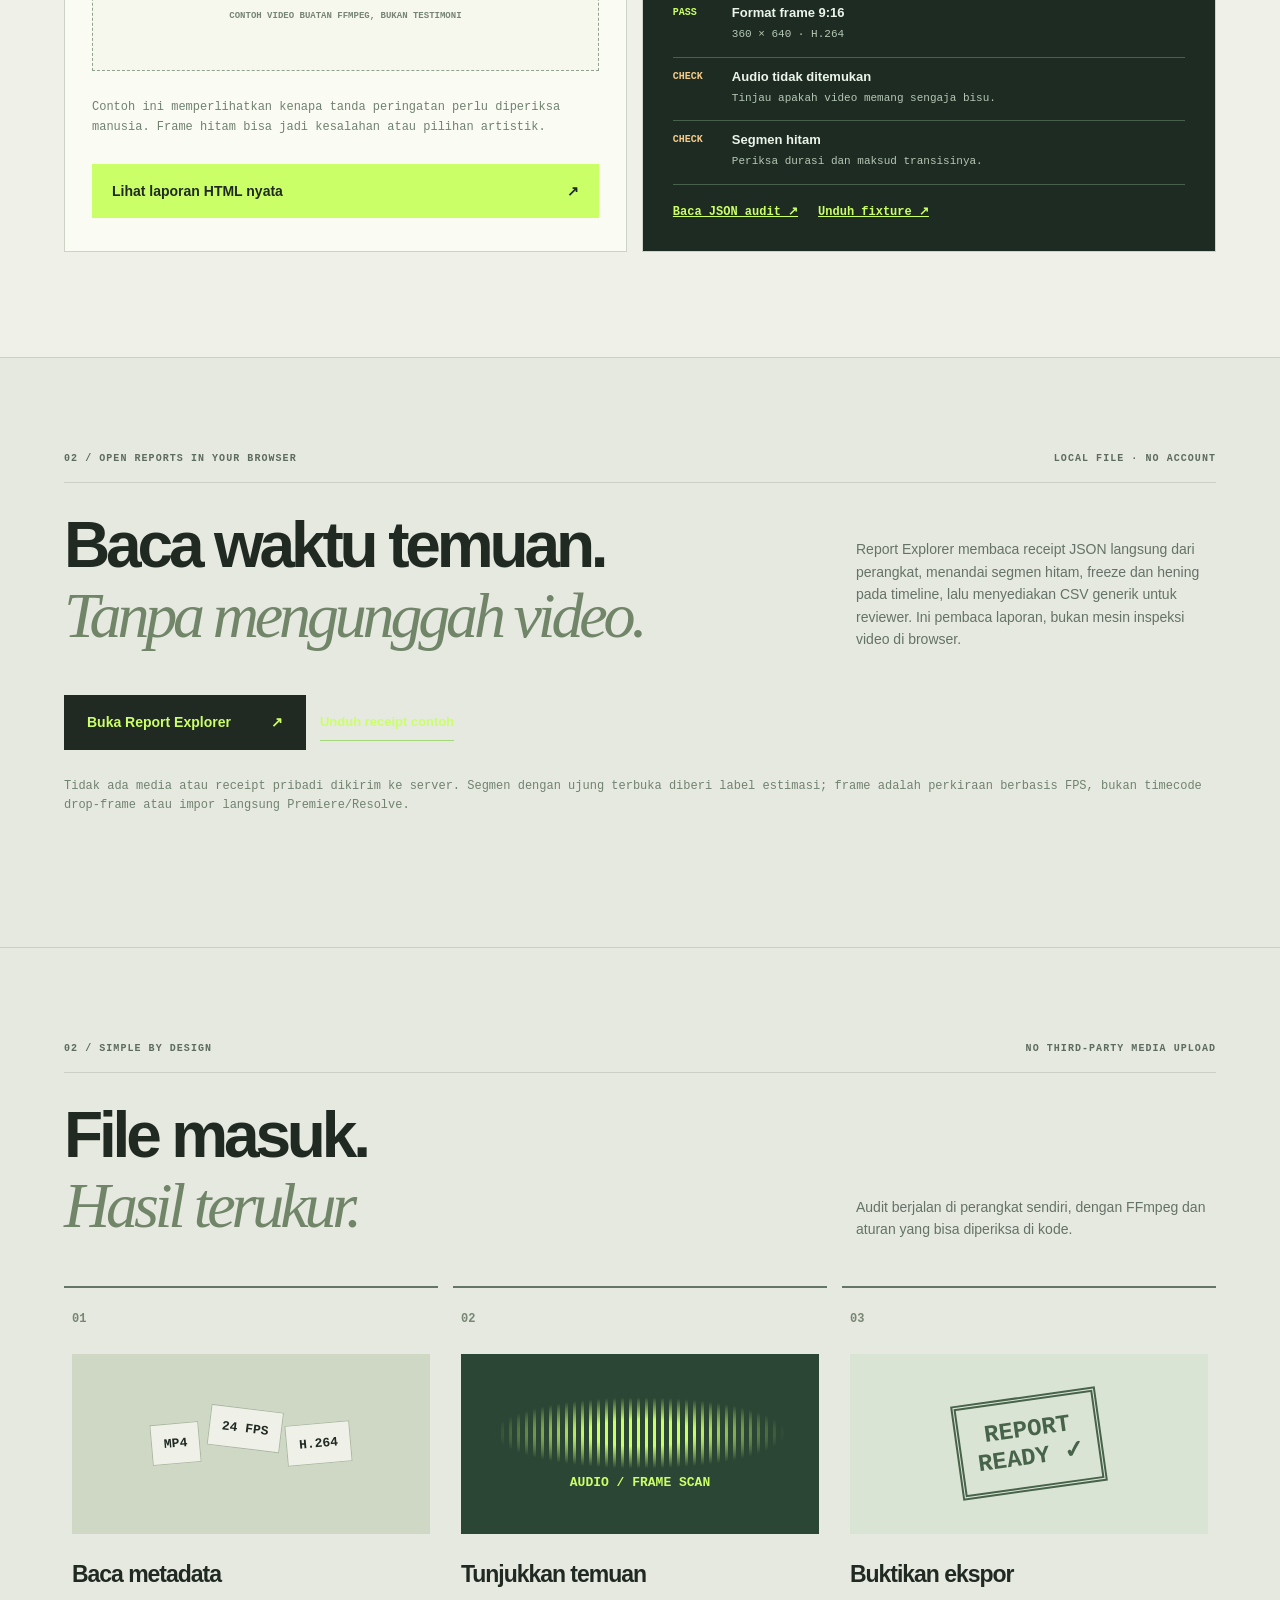
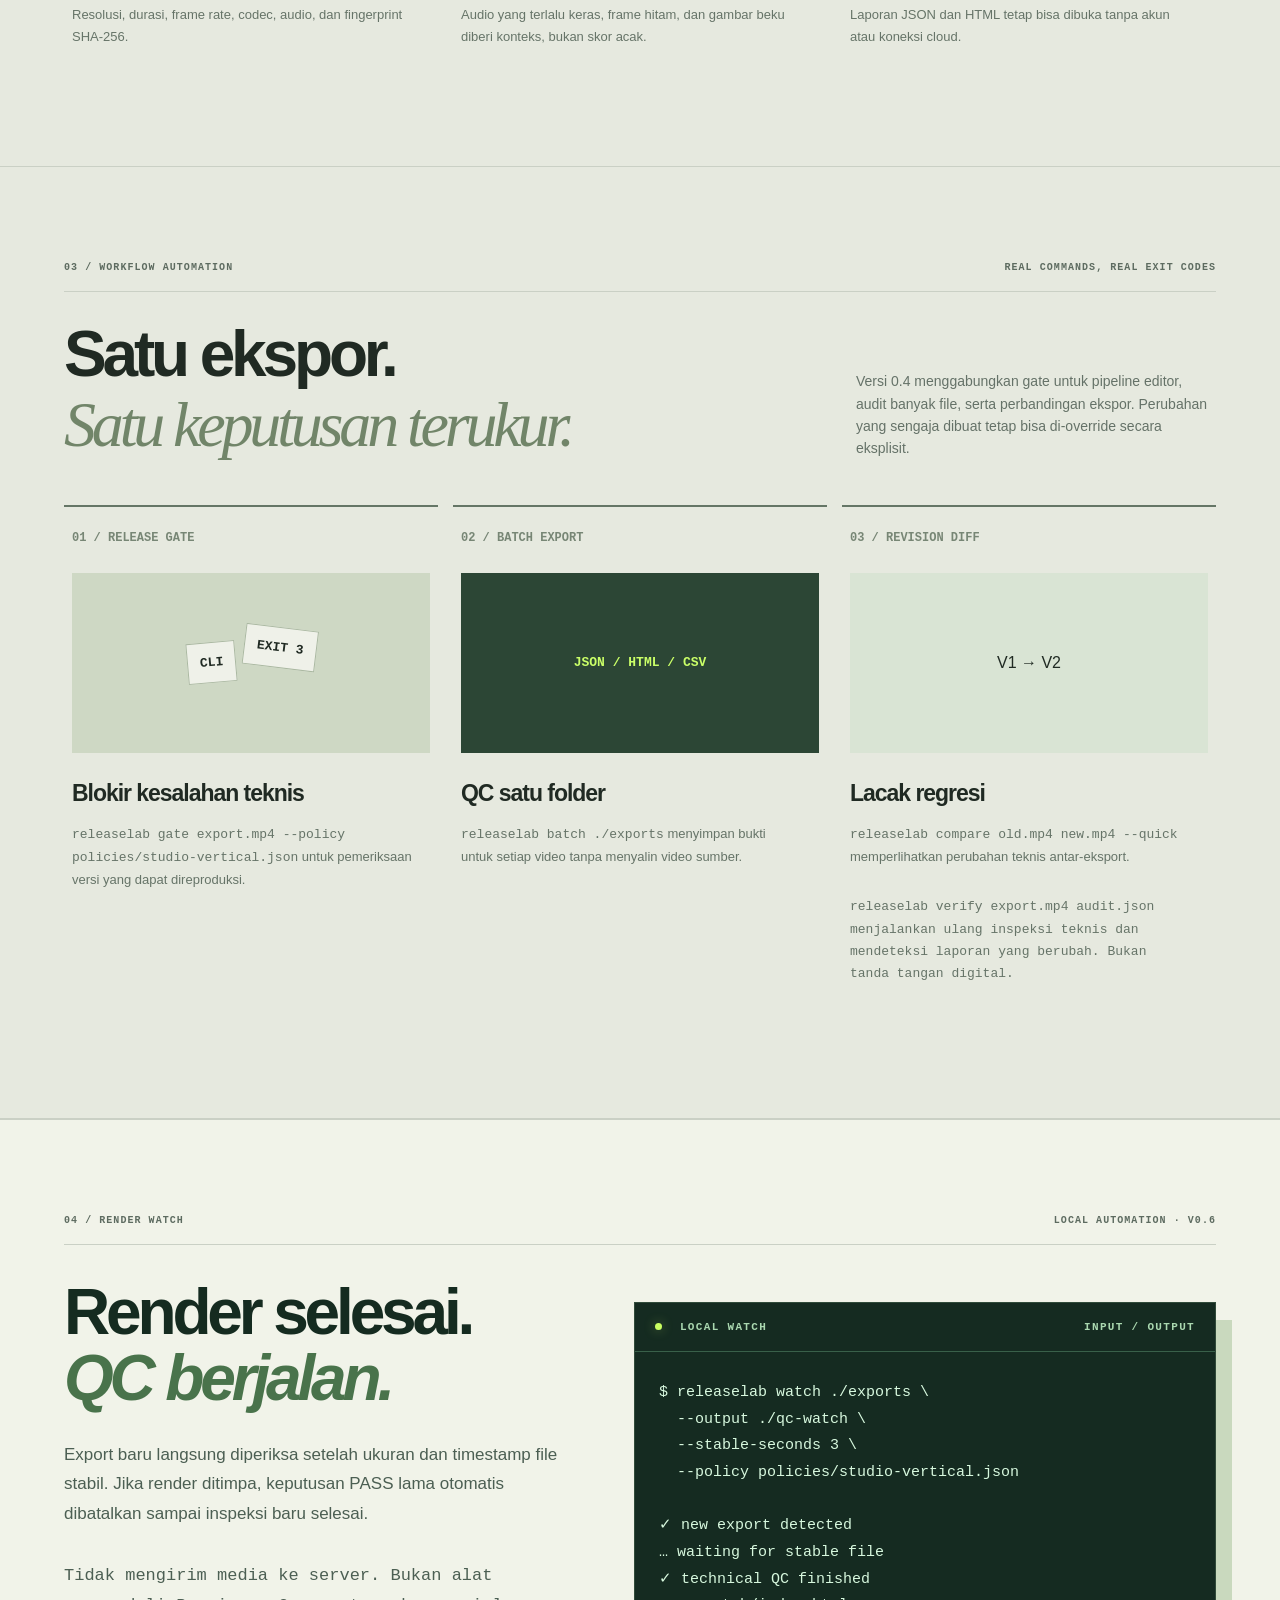
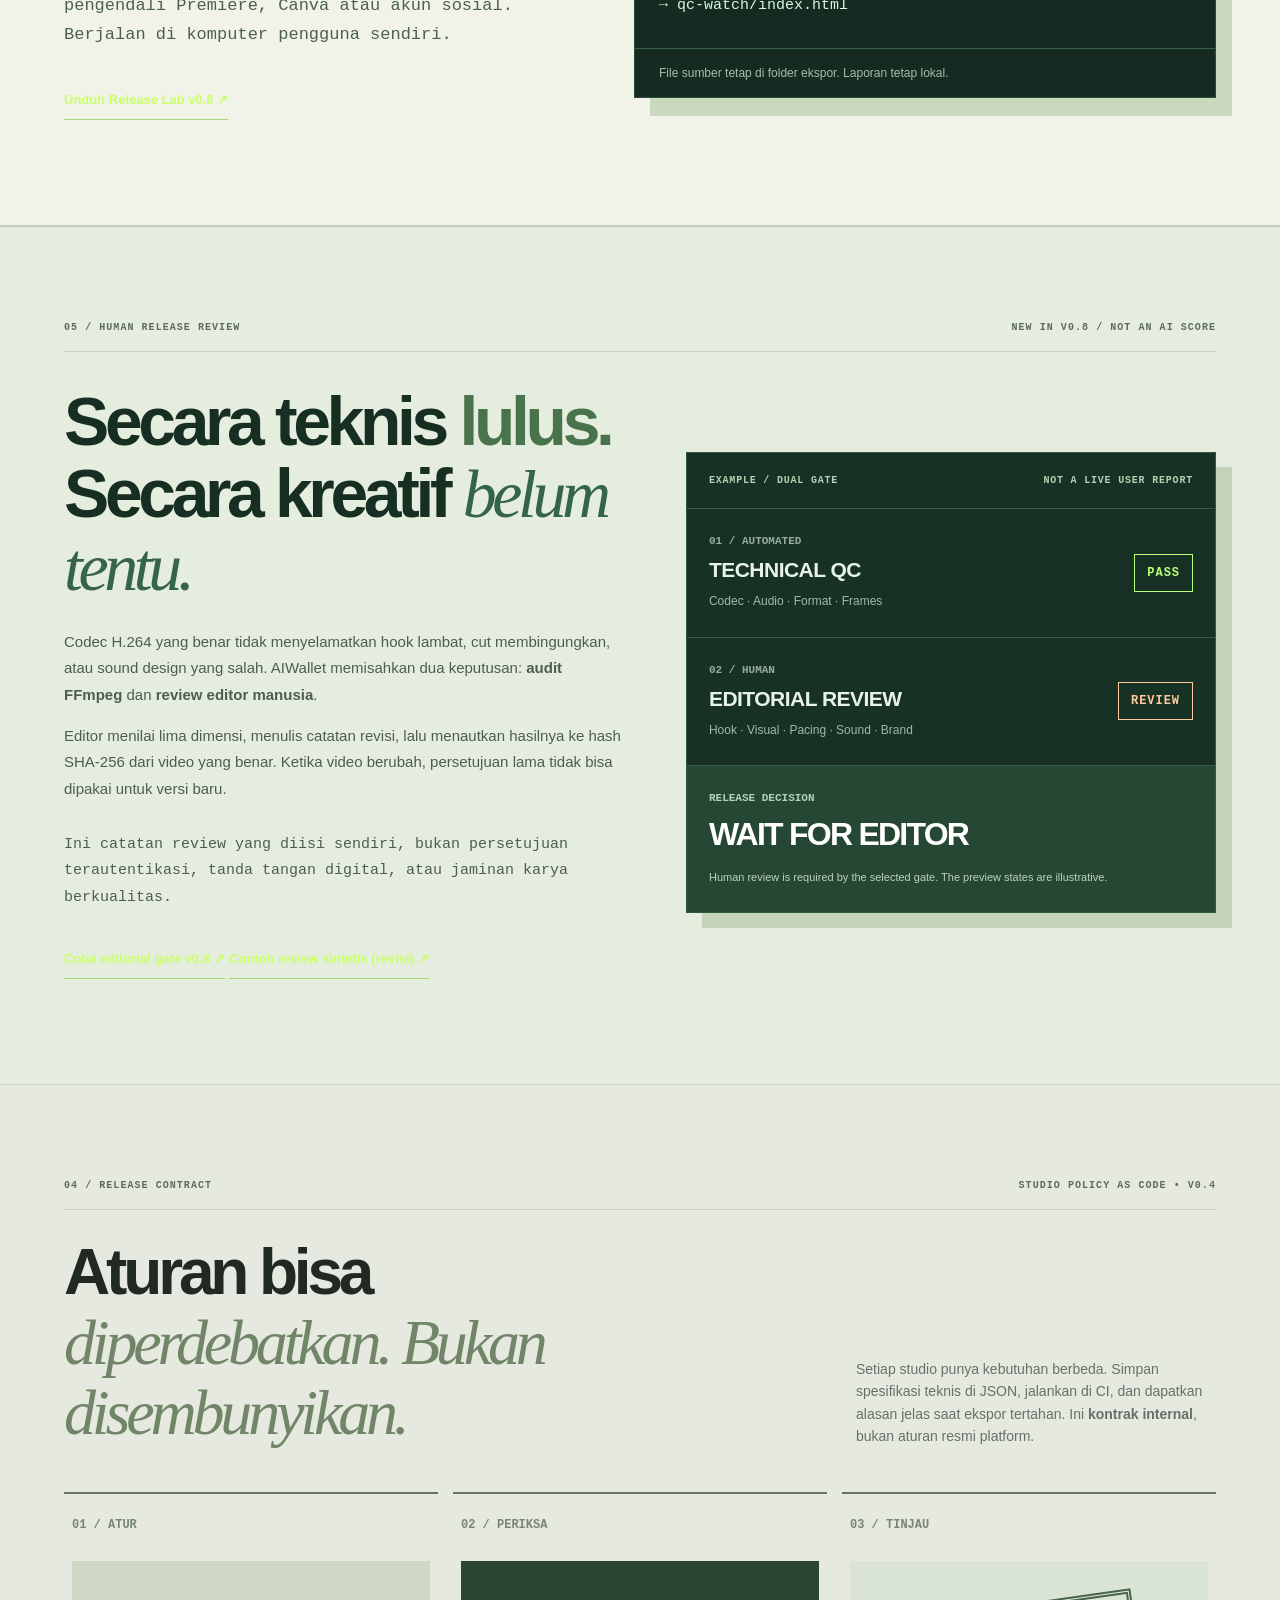
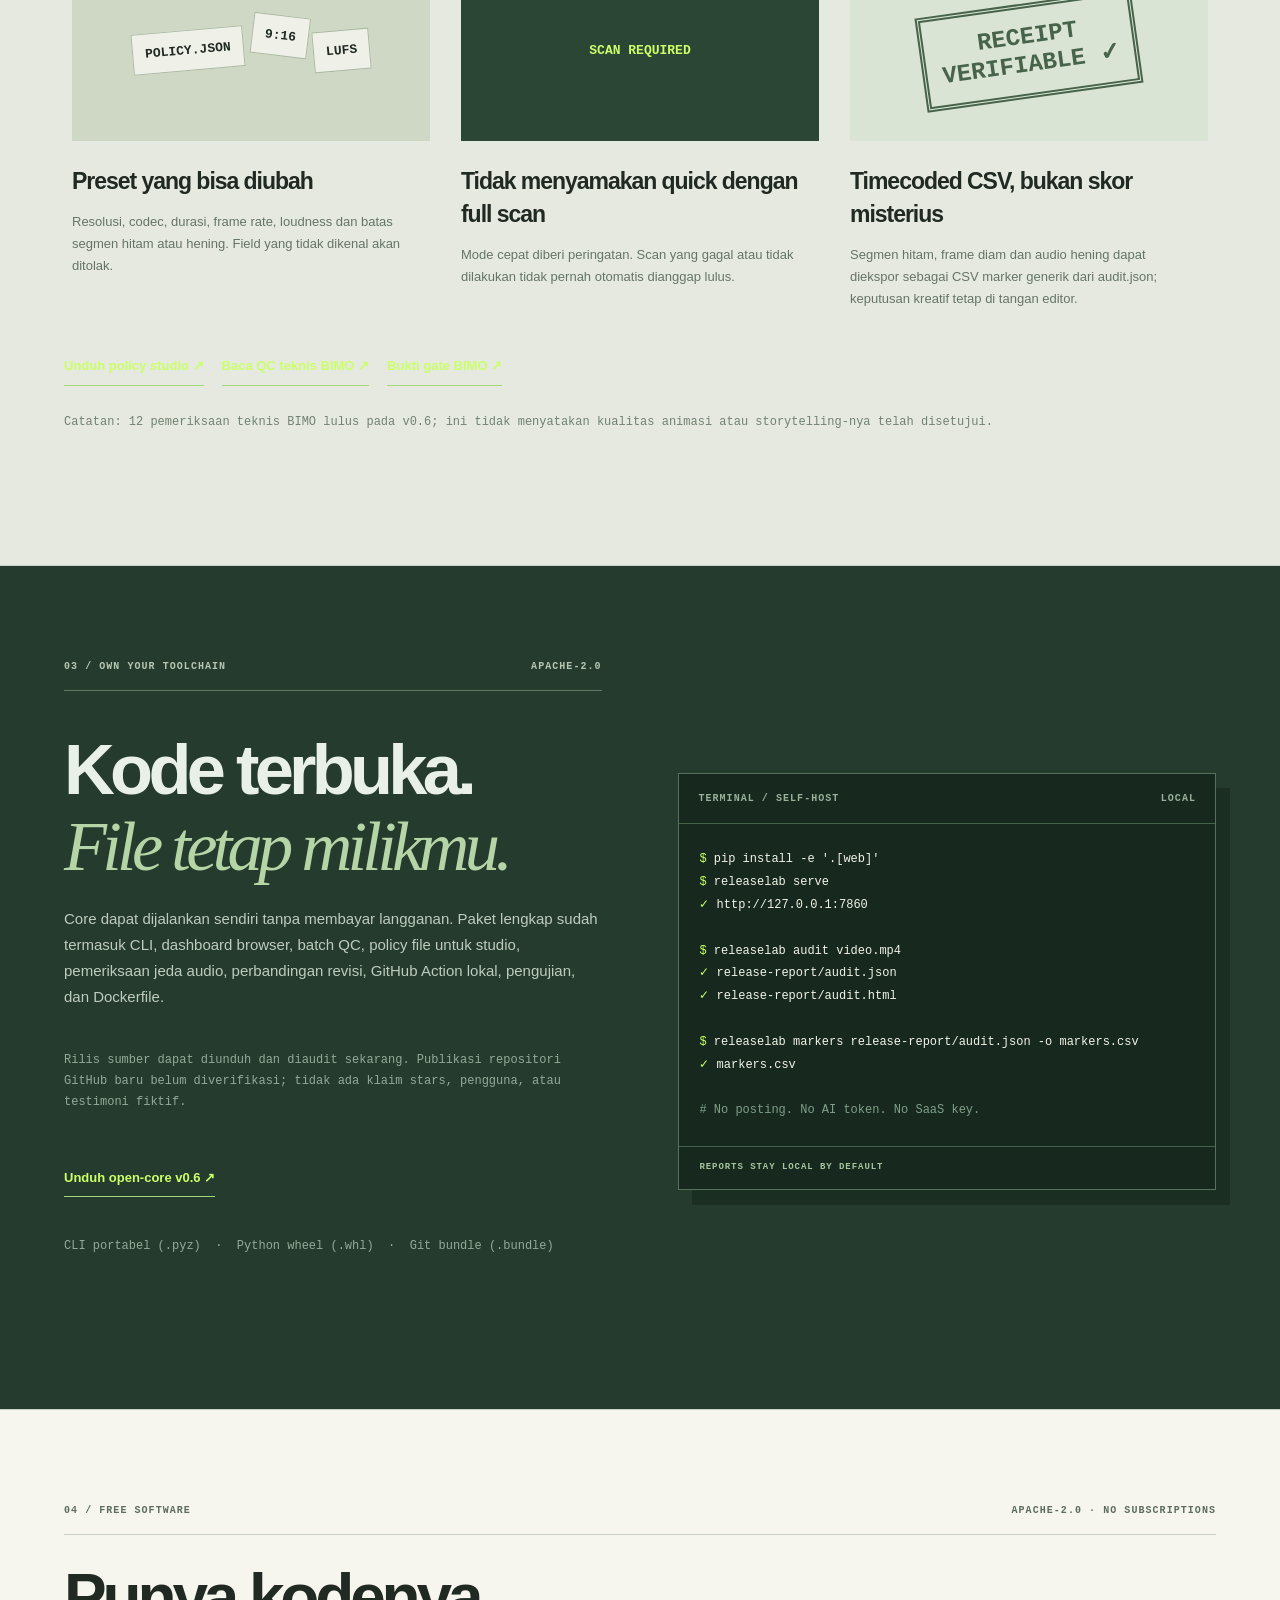
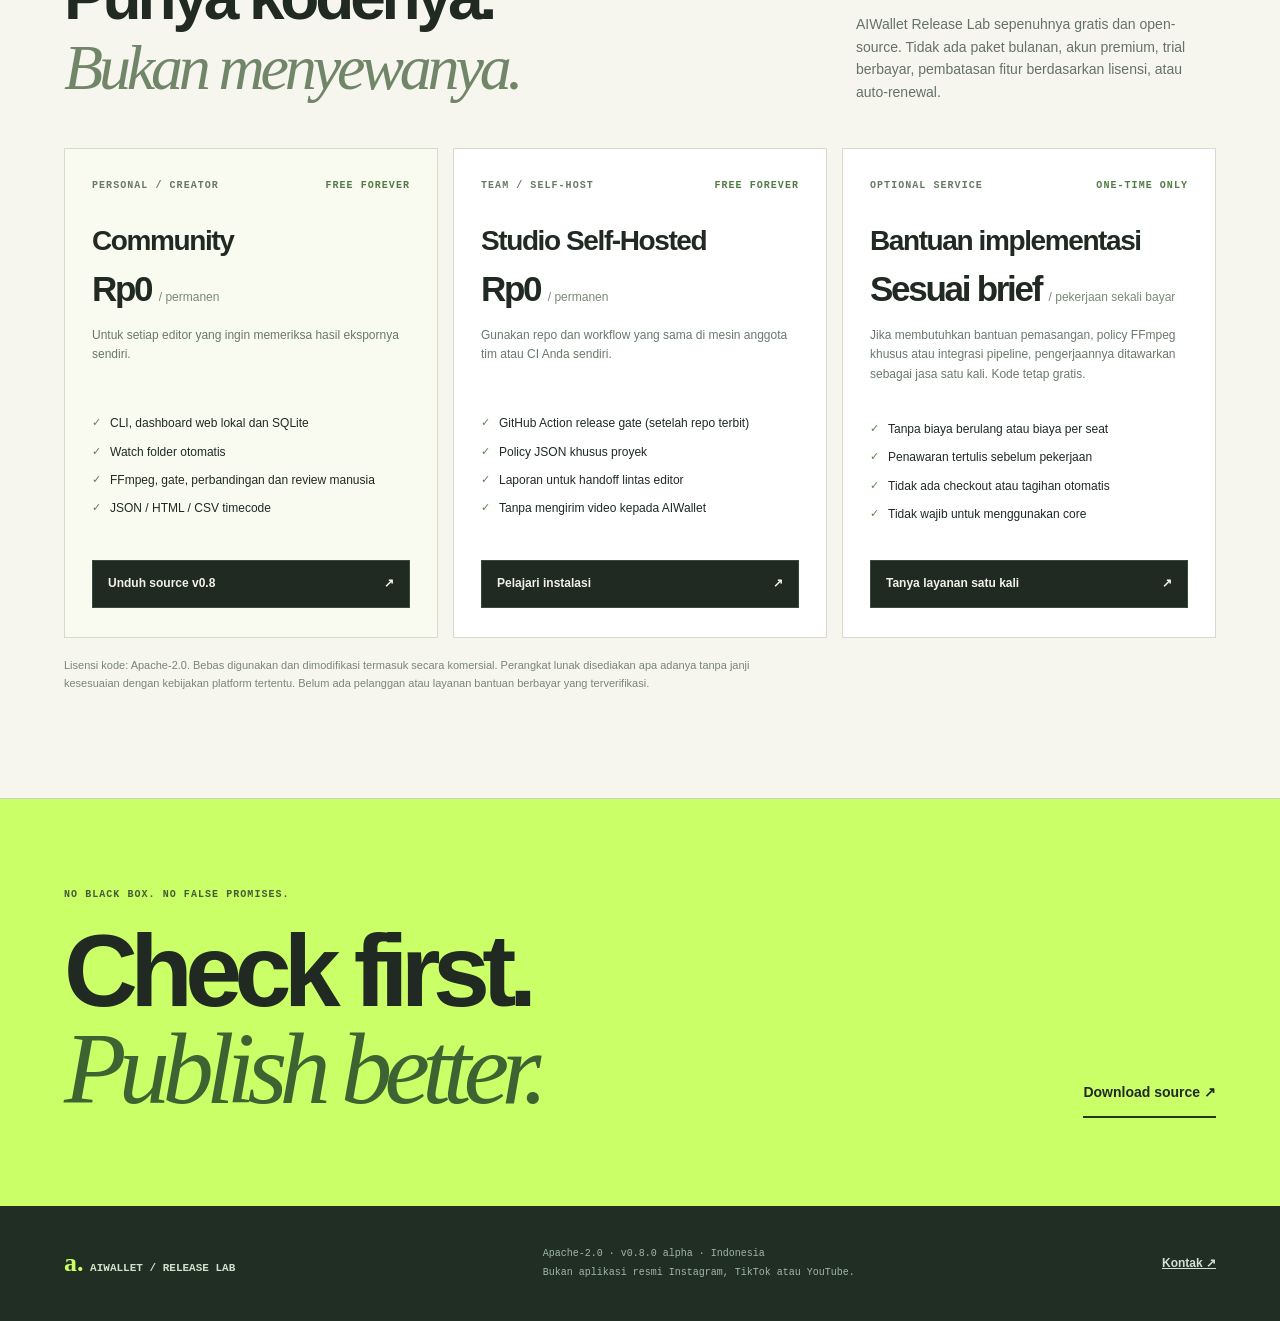
==== commit 7b8beb0e: "Release Lab v0.8: permanently free Apache-2.0, retire recurring plans" ====
--- a/site/index.html
+++ b/site/index.html
@@ -1,13 +1,13 @@
-<!doctype html><html lang="id"><head><meta charset="utf-8"><meta name="viewport" content="width=device-width, initial-scale=1"><meta name="theme-color" content="#eff0e8"><meta name="description" content="AIWallet Release Lab. Open-source quality checks for Reels, Shorts and TikTok videos. Self-host free, optional managed hosting early access."><meta property="og:type" content="website"><meta property="og:title" content="AIWallet Release Lab — Video QC sebelum publish"><meta property="og:description" content="FFmpeg media QC yang bisa diaudit, local-first dan Apache-2.0. Download source dan lihat contoh laporan."><title>AIWallet Release Lab — Open-source video release checks</title><link rel="icon" href="./assets/icon.svg" type="image/svg+xml"><link rel="stylesheet" href="./style.css"><script defer src="./app.js"></script></head><body>
-<div class="shell"><header class="topbar"><a class="brand" href="#top"><span class="brand-mark">a.</span><span>AIWALLET <span class="brand-muted">/ RELEASE LAB</span></span></a><nav class="navigation" id="navigation" aria-label="Navigasi"><a href="#proof">Preview audit</a><a href="./tools/receipt-explorer.html">Report Explorer</a><a href="#open-source">Open source</a><a href="#pricing">Langganan</a></nav><a class="nav-cta" href="#pricing">Early access ↗</a><button id="menu-button" class="menu-button" aria-label="Buka menu" aria-expanded="false" aria-controls="navigation"><span></span><span></span></button></header>
-<main><section class="hero" id="top"><div class="hero-copy"><p class="eyebrow"><span class="live-dot"></span> OPEN SOURCE / 0.7.0 ALPHA</p><h1>Video sudah jadi.<br><em>Sudah siap tayang?</em></h1><p class="hero-lead">QC teknis video pendek yang bisa dijelaskan. Audit rasio, resolusi, suara, frame hitam, dan freeze. Sekarang dilengkapi batch audit, release gate untuk CI, perbandingan antar-export, dan <strong>verifikasi ulang bukti audit</strong> dengan FFmpeg. <strong>Baru: pantau folder render secara lokal, scan ketika file stabil, dan simpan bukti otomatis.</strong> <strong>Bukan skor viralitas AI. Tidak ada skor kreatif palsu. Editor menilai manual.</strong></p><p class="release-proof">v0.7 menambahkan pemeriksaan kreatif manual setelah mode watch v0.6, yang tetap berjalan otomatis untuk file render baru; ekspor marker v0.5 tetap tersedia; detektor tetap menyesuaikan sensitivitas policy agar scan yang tidak lengkap tidak salah dianggap PASS. Receipt JSON dapat diverifikasi ulang terhadap file asli, bukan hanya dipercaya dari tampilannya.</p><div class="hero-actions"><a class="primary-action" href="./releases/aiwallet-release-lab-v0.7.0.zip">Unduh v0.7 gratis <span>↗</span></a><a class="subtle-action" href="./tools/receipt-explorer.html">Coba Report Explorer ↗</a></div><div class="hero-notes"><span><b>0</b> akun diperlukan</span><span><b>0</b> upload media cloud</span><span><b>100%</b> core lokal</span></div></div><div class="hero-visual" role="img" aria-label="Ilustrasi bingkai video vertikal dan panduan zona aman"><div class="frame-annotation top">9:16 / VERTICAL MASTER<br><small>READ THE FRAME</small></div><div class="image-stage"><div class="stage-orbit orbit-one"></div><div class="stage-orbit orbit-two"></div><div class="stage-square"><span>▶</span></div><div class="stage-highlight"></div><div class="safe-boundary"><span>QC BEFORE RELEASE</span></div></div><div class="frame-annotation bottom"><span>LOCAL-FIRST / OPEN CORE</span><span class="tiny-badge">NO ACCOUNT REQUIRED</span></div></div></section>
+<!doctype html><html lang="id"><head><meta charset="utf-8"><meta name="viewport" content="width=device-width, initial-scale=1"><meta name="theme-color" content="#eff0e8"><meta name="description" content="AIWallet Release Lab. Open-source quality checks for Reels, Shorts and TikTok videos. Free Apache-2.0, no paid subscriptions or recurring charges."><meta property="og:type" content="website"><meta property="og:title" content="AIWallet Release Lab — Video QC sebelum publish"><meta property="og:description" content="FFmpeg media QC yang bisa diaudit, local-first dan Apache-2.0. Download source dan lihat contoh laporan."><title>AIWallet Release Lab — Open-source video release checks</title><link rel="icon" href="./assets/icon.svg" type="image/svg+xml"><link rel="stylesheet" href="./style.css"><script defer src="./app.js"></script></head><body>
+<div class="shell"><header class="topbar"><a class="brand" href="#top"><span class="brand-mark">a.</span><span>AIWALLET <span class="brand-muted">/ RELEASE LAB</span></span></a><nav class="navigation" id="navigation" aria-label="Navigasi"><a href="#proof">Preview audit</a><a href="./tools/receipt-explorer.html">Report Explorer</a><a href="#open-source">Open source</a><a href="#free">Gratis & lisensi</a></nav><a class="nav-cta" href="#free">Gratis selamanya ↗</a><button id="menu-button" class="menu-button" aria-label="Buka menu" aria-expanded="false" aria-controls="navigation"><span></span><span></span></button></header>
+<main><section class="hero" id="top"><div class="hero-copy"><p class="eyebrow"><span class="live-dot"></span> OPEN SOURCE / 0.8.0 ALPHA</p><h1>Video sudah jadi.<br><em>Sudah siap tayang?</em></h1><p class="hero-lead">QC teknis video pendek yang bisa dijelaskan. Audit rasio, resolusi, suara, frame hitam, dan freeze. Sekarang dilengkapi batch audit, release gate untuk CI, perbandingan antar-export, dan <strong>verifikasi ulang bukti audit</strong> dengan FFmpeg. <strong>Baru: pantau folder render secara lokal, scan ketika file stabil, dan simpan bukti otomatis.</strong> <strong>Bukan skor viralitas AI. Tidak ada skor kreatif palsu. Editor menilai manual.</strong></p><p class="release-proof">v0.8 menambahkan pemeriksaan kreatif manual setelah mode watch v0.6, yang tetap berjalan otomatis untuk file render baru; ekspor marker v0.5 tetap tersedia; detektor tetap menyesuaikan sensitivitas policy agar scan yang tidak lengkap tidak salah dianggap PASS. Receipt JSON dapat diverifikasi ulang terhadap file asli, bukan hanya dipercaya dari tampilannya.</p><div class="hero-actions"><a class="primary-action" href="./releases/aiwallet-release-lab-v0.8.0.zip">Unduh v0.8 gratis <span>↗</span></a><a class="subtle-action" href="./tools/receipt-explorer.html">Coba Report Explorer ↗</a></div><div class="hero-notes"><span><b>0</b> akun diperlukan</span><span><b>0</b> upload media cloud</span><span><b>100%</b> core lokal</span></div></div><div class="hero-visual" role="img" aria-label="Ilustrasi bingkai video vertikal dan panduan zona aman"><div class="frame-annotation top">9:16 / VERTICAL MASTER<br><small>READ THE FRAME</small></div><div class="image-stage"><div class="stage-orbit orbit-one"></div><div class="stage-orbit orbit-two"></div><div class="stage-square"><span>▶</span></div><div class="stage-highlight"></div><div class="safe-boundary"><span>QC BEFORE RELEASE</span></div></div><div class="frame-annotation bottom"><span>LOCAL-FIRST / OPEN CORE</span><span class="tiny-badge">NO ACCOUNT REQUIRED</span></div></div></section>
 <div class="ticker"><div>FORMAT 9:16 <i>✳</i> FFPROBE <i>✳</i> LOUDNESS <i>✳</i> BLACK FRAME SCAN <i>✳</i> FREEZE SCAN <i>✳</i> SHA-256 <i>✳</i> HTML/JSON REPORTS</div></div>
 <section class="workbench section" id="proof"><div class="section-kicker"><span>01 / VERIFIED OUTPUT</span><span>REPRODUCIBLE TEST FIXTURE</span></div><div class="section-head"><h2>Masalah teknis.<br><span>Bukti nyata.</span></h2><p>Ini bukan screenshot palsu. Laporan ini dihasilkan dengan FFmpeg dari file sintetis hitam tanpa suara, untuk menunjukkan bagaimana peringatan bekerja.</p></div><div class="lab-layout"><div class="upload-panel"><div class="panel-heading"><span class="panel-symbol">↳</span><div><h3>Contoh pemeriksaan</h3><p>SYNTHETIC TEST CASE · NOT CLIENT FOOTAGE</p></div><span class="panel-step">DEMO 01</span></div><div class="dropzone static-demo" aria-label="Contoh file dengan masalah sengaja"><span class="drop-icon">!</span><strong>synthetic-black-example.mp4</strong><p>3 detik · bingkai hitam · tanpa audio</p><span class="drop-caption">CONTOH VIDEO BUATAN FFmpeg, BUKAN TESTIMONI</span></div><p class="source-note">Contoh ini memperlihatkan kenapa tanda peringatan perlu diperiksa manusia. Frame hitam bisa jadi kesalahan atau pilihan artistik.</p><a href="./demo/audit.html" class="run-button" style="display:flex;text-decoration:none">Lihat laporan HTML nyata <span>↗</span></a></div><div class="result-panel"><div class="result-head"><span>RELEASE RECEIPT / SYNTHETIC EXAMPLE</span><span class="result-badge">CHECK</span></div><div style="padding:30px"><p class="eyebrow" style="color:#b1c8b0">RELEASE DECISION</p><h3 style="font-size:45px;margin:15px 0 4px;letter-spacing:-.06em">Perlu dicek.</h3><p style="color:#b2c6b5;max-width:380px;font-size:13px;line-height:1.65">Laporan teknis dari file sintetis mendeteksi tidak adanya audio dan segmen hitam. Itu peringatan, bukan vonis kualitas artistik.</p><div class="result-checks"><div class="result-check"><span>PASS</span><div><h4>Format frame 9:16</h4><p>360 × 640 · H.264</p></div></div><div class="result-check warn"><span>CHECK</span><div><h4>Audio tidak ditemukan</h4><p>Tinjau apakah video memang sengaja bisu.</p></div></div><div class="result-check warn"><span>CHECK</span><div><h4>Segmen hitam</h4><p>Periksa durasi dan maksud transisinya.</p></div></div></div><a href="./demo/audit.json" style="display:inline-block;color:#caff68;font:700 12px var(--mono);margin-top:19px;text-decoration:underline">Baca JSON audit ↗</a><a href="./demo/synthetic-black-example.mp4" download style="display:inline-block;color:#caff68;font:700 12px var(--mono);margin:19px 0 0 20px;text-decoration:underline">Unduh fixture ↗</a></div></div></div></section>
 <section class="how section" id="explorer"><div class="section-kicker"><span>02 / OPEN REPORTS IN YOUR BROWSER</span><span>LOCAL FILE · NO ACCOUNT</span></div><div class="section-head"><h2>Baca waktu temuan.<br><span>Tanpa mengunggah video.</span></h2><p>Report Explorer membaca receipt JSON langsung dari perangkat, menandai segmen hitam, freeze dan hening pada timeline, lalu menyediakan CSV generik untuk reviewer. Ini pembaca laporan, bukan mesin inspeksi video di browser.</p></div><div style="display:flex;flex-wrap:wrap;gap:14px;align-items:center"><a class="primary-action" href="./tools/receipt-explorer.html">Buka Report Explorer <span>↗</span></a><a class="secondary-action" href="./demo/audit.json" download>Unduh receipt contoh</a></div><p class="source-note">Tidak ada media atau receipt pribadi dikirim ke server. Segmen dengan ujung terbuka diberi label estimasi; frame adalah perkiraan berbasis FPS, bukan timecode drop-frame atau impor langsung Premiere/Resolve.</p></section>
 <section class="how section" id="method"><div class="section-kicker"><span>02 / SIMPLE BY DESIGN</span><span>NO THIRD-PARTY MEDIA UPLOAD</span></div><div class="section-head"><h2>File masuk.<br><span>Hasil terukur.</span></h2><p>Audit berjalan di perangkat sendiri, dengan FFmpeg dan aturan yang bisa diperiksa di kode.</p></div><div class="steps"><article><span class="step-no">01</span><div class="step-art step-art-one"><span>MP4</span><span>24 FPS</span><span>H.264</span></div><h3>Baca metadata</h3><p>Resolusi, durasi, frame rate, codec, audio, dan fingerprint SHA-256.</p></article><article><span class="step-no">02</span><div class="step-art step-art-two"><div class="waveform"></div><span>AUDIO / FRAME SCAN</span></div><h3>Tunjukkan temuan</h3><p>Audio yang terlalu keras, frame hitam, dan gambar beku diberi konteks, bukan skor acak.</p></article><article><span class="step-no">03</span><div class="step-art step-art-three"><span class="stamp">REPORT<br>READY ✓</span></div><h3>Buktikan ekspor</h3><p>Laporan JSON dan HTML tetap bisa dibuka tanpa akun atau koneksi cloud.</p></article></div></section>
 <section class="how section" id="automation"><div class="section-kicker"><span>03 / WORKFLOW AUTOMATION</span><span>REAL COMMANDS, REAL EXIT CODES</span></div><div class="section-head"><h2>Satu ekspor.<br><span>Satu keputusan terukur.</span></h2><p>Versi 0.4 menggabungkan gate untuk pipeline editor, audit banyak file, serta perbandingan ekspor. Perubahan yang sengaja dibuat tetap bisa di-override secara eksplisit.</p></div><div class="steps"><article><span class="step-no">01 / RELEASE GATE</span><div class="step-art step-art-one"><span>CLI</span><span>EXIT 3</span></div><h3>Blokir kesalahan teknis</h3><p><code>releaselab gate export.mp4 --policy policies/studio-vertical.json</code> untuk pemeriksaan versi yang dapat direproduksi.</p></article><article><span class="step-no">02 / BATCH EXPORT</span><div class="step-art step-art-two"><span>JSON / HTML / CSV</span></div><h3>QC satu folder</h3><p><code>releaselab batch ./exports</code> menyimpan bukti untuk setiap video tanpa menyalin video sumber.</p></article><article><span class="step-no">03 / REVISION DIFF</span><div class="step-art step-art-three"><span>V1 → V2</span></div><h3>Lacak regresi</h3><p><code>releaselab compare old.mp4 new.mp4 --quick</code> memperlihatkan perubahan teknis antar-eksport.</p><p class="source-note"><code>releaselab verify export.mp4 audit.json</code> menjalankan ulang inspeksi teknis dan mendeteksi laporan yang berubah. Bukan tanda tangan digital.</p></article></div></section>
 
-<section class="watch-product section" id="watch" aria-labelledby="watch-title"><div class="section-kicker"><span>04 / RENDER WATCH</span><span>LOCAL AUTOMATION · V0.6</span></div><div class="watch-split"><div class="watch-copy"><h2 id="watch-title">Render selesai.<br><span>QC berjalan.</span></h2><p>Export baru langsung diperiksa setelah ukuran dan timestamp file stabil. Jika render ditimpa, keputusan PASS lama otomatis dibatalkan sampai inspeksi baru selesai.</p><p class="source-note">Tidak mengirim media ke server. Bukan alat pengendali Premiere, Canva atau akun sosial. Berjalan di komputer pengguna sendiri.</p><a href="./releases/aiwallet-release-lab-v0.7.0.zip" class="secondary-action">Unduh Release Lab v0.7 ↗</a></div><div class="watch-console" aria-label="Contoh perintah mode Watch"><div class="watch-console-top"><span><i class="watch-led"></i> LOCAL WATCH</span><span>INPUT / OUTPUT</span></div><pre><code>$ releaselab watch ./exports \
+<section class="watch-product section" id="watch" aria-labelledby="watch-title"><div class="section-kicker"><span>04 / RENDER WATCH</span><span>LOCAL AUTOMATION · V0.6</span></div><div class="watch-split"><div class="watch-copy"><h2 id="watch-title">Render selesai.<br><span>QC berjalan.</span></h2><p>Export baru langsung diperiksa setelah ukuran dan timestamp file stabil. Jika render ditimpa, keputusan PASS lama otomatis dibatalkan sampai inspeksi baru selesai.</p><p class="source-note">Tidak mengirim media ke server. Bukan alat pengendali Premiere, Canva atau akun sosial. Berjalan di komputer pengguna sendiri.</p><a href="./releases/aiwallet-release-lab-v0.8.0.zip" class="secondary-action">Unduh Release Lab v0.8 ↗</a></div><div class="watch-console" aria-label="Contoh perintah mode Watch"><div class="watch-console-top"><span><i class="watch-led"></i> LOCAL WATCH</span><span>INPUT / OUTPUT</span></div><pre><code>$ releaselab watch ./exports \
   --output ./qc-watch \
   --stable-seconds 3 \
   --policy policies/studio-vertical.json
@@ -16,9 +16,9 @@
 … waiting for stable file
 ✓ technical QC finished
 → qc-watch/index.html</code></pre><p>File sumber tetap di folder ekspor. Laporan tetap lokal.</p></div></div></section>
-<section class="editorial-product section" id="creative-review" aria-labelledby="creative-review-title"><div class="section-kicker"><span>05 / HUMAN RELEASE REVIEW</span><span>NEW IN V0.7 / NOT AN AI SCORE</span></div><div class="editorial-dual"><div class="editorial-copy"><h2 id="creative-review-title">Secara teknis <span>lulus.</span><br>Secara kreatif <em>belum tentu.</em></h2><p>Codec H.264 yang benar tidak menyelamatkan hook lambat, cut membingungkan, atau sound design yang salah. AIWallet memisahkan dua keputusan: <strong>audit FFmpeg</strong> dan <strong>review editor manusia</strong>.</p><p>Editor menilai lima dimensi, menulis catatan revisi, lalu menautkan hasilnya ke hash SHA-256 dari video yang benar. Ketika video berubah, persetujuan lama tidak bisa dipakai untuk versi baru.</p><p class="source-note">Ini catatan review yang diisi sendiri, bukan persetujuan terautentikasi, tanda tangan digital, atau jaminan karya berkualitas.</p><a class="secondary-action" href="./releases/aiwallet-release-lab-v0.7.0.zip">Coba editorial gate v0.7 ↗</a> <a class="secondary-action" href="./demo/editorial-review-example.json" download>Contoh review sintetis (revisi) ↗</a></div><div class="review-instrument" aria-label="Contoh ilustratif dua gate terpisah, bukan hasil pengguna nyata"><div class="review-instrument-head"><span>EXAMPLE / DUAL GATE</span><span>NOT A LIVE USER REPORT</span></div><div class="review-instrument-row"><div><small>01 / AUTOMATED</small><strong>TECHNICAL QC</strong><span>Codec · Audio · Format · Frames</span></div><b class="review-pass">PASS</b></div><div class="review-instrument-row"><div><small>02 / HUMAN</small><strong>EDITORIAL REVIEW</strong><span>Hook · Visual · Pacing · Sound · Brand</span></div><b class="review-revise">REVIEW</b></div><div class="review-instrument-bottom"><span>RELEASE DECISION</span><strong>WAIT FOR EDITOR</strong><p>Human review is required by the selected gate. The preview states are illustrative.</p></div></div></div></section>
+<section class="editorial-product section" id="creative-review" aria-labelledby="creative-review-title"><div class="section-kicker"><span>05 / HUMAN RELEASE REVIEW</span><span>NEW IN V0.8 / NOT AN AI SCORE</span></div><div class="editorial-dual"><div class="editorial-copy"><h2 id="creative-review-title">Secara teknis <span>lulus.</span><br>Secara kreatif <em>belum tentu.</em></h2><p>Codec H.264 yang benar tidak menyelamatkan hook lambat, cut membingungkan, atau sound design yang salah. AIWallet memisahkan dua keputusan: <strong>audit FFmpeg</strong> dan <strong>review editor manusia</strong>.</p><p>Editor menilai lima dimensi, menulis catatan revisi, lalu menautkan hasilnya ke hash SHA-256 dari video yang benar. Ketika video berubah, persetujuan lama tidak bisa dipakai untuk versi baru.</p><p class="source-note">Ini catatan review yang diisi sendiri, bukan persetujuan terautentikasi, tanda tangan digital, atau jaminan karya berkualitas.</p><a class="secondary-action" href="./releases/aiwallet-release-lab-v0.8.0.zip">Coba editorial gate v0.8 ↗</a> <a class="secondary-action" href="./demo/editorial-review-example.json" download>Contoh review sintetis (revisi) ↗</a></div><div class="review-instrument" aria-label="Contoh ilustratif dua gate terpisah, bukan hasil pengguna nyata"><div class="review-instrument-head"><span>EXAMPLE / DUAL GATE</span><span>NOT A LIVE USER REPORT</span></div><div class="review-instrument-row"><div><small>01 / AUTOMATED</small><strong>TECHNICAL QC</strong><span>Codec · Audio · Format · Frames</span></div><b class="review-pass">PASS</b></div><div class="review-instrument-row"><div><small>02 / HUMAN</small><strong>EDITORIAL REVIEW</strong><span>Hook · Visual · Pacing · Sound · Brand</span></div><b class="review-revise">REVIEW</b></div><div class="review-instrument-bottom"><span>RELEASE DECISION</span><strong>WAIT FOR EDITOR</strong><p>Human review is required by the selected gate. The preview states are illustrative.</p></div></div></div></section>
 <section class="how section" id="studio-policy" aria-labelledby="policy-title"><div class="section-kicker"><span>04 / RELEASE CONTRACT</span><span>STUDIO POLICY AS CODE • V0.4</span></div><div class="section-head"><h2 id="policy-title">Aturan bisa<br><span>diperdebatkan. Bukan disembunyikan.</span></h2><p>Setiap studio punya kebutuhan berbeda. Simpan spesifikasi teknis di JSON, jalankan di CI, dan dapatkan alasan jelas saat ekspor tertahan. Ini <strong>kontrak internal</strong>, bukan aturan resmi platform.</p></div><div class="steps"><article><span class="step-no">01 / ATUR</span><div class="step-art step-art-one"><span>POLICY.JSON</span><span>9:16</span><span>LUFS</span></div><h3>Preset yang bisa diubah</h3><p>Resolusi, codec, durasi, frame rate, loudness dan batas segmen hitam atau hening. Field yang tidak dikenal akan ditolak.</p></article><article><span class="step-no">02 / PERIKSA</span><div class="step-art step-art-two"><span>SCAN REQUIRED</span></div><h3>Tidak menyamakan quick dengan full scan</h3><p>Mode cepat diberi peringatan. Scan yang gagal atau tidak dilakukan tidak pernah otomatis dianggap lulus.</p></article><article><span class="step-no">03 / TINJAU</span><div class="step-art step-art-three"><span class="stamp">RECEIPT<br>VERIFIABLE ✓</span></div><h3>Timecoded CSV, bukan skor misterius</h3><p>Segmen hitam, frame diam dan audio hening dapat diekspor sebagai CSV marker generik dari audit.json; keputusan kreatif tetap di tangan editor.</p></article></div><div style="margin-top:25px;display:flex;gap:18px;flex-wrap:wrap"><a class="secondary-action" href="./policies/studio-vertical.json" download>Unduh policy studio ↗</a><a class="secondary-action" href="./demo/bimo/audit.html">Baca QC teknis BIMO ↗</a><a class="secondary-action" href="./demo/bimo/gate.json">Bukti gate BIMO ↗</a></div><p class="source-note">Catatan: 12 pemeriksaan teknis BIMO lulus pada v0.6; ini tidak menyatakan kualitas animasi atau storytelling-nya telah disetujui.</p></section>
-<section class="open-source section" id="open-source"><div class="open-copy"><div class="section-kicker"><span>03 / OWN YOUR TOOLCHAIN</span><span>APACHE-2.0</span></div><h2>Kode terbuka.<br><span>File tetap milikmu.</span></h2><p>Core dapat dijalankan sendiri tanpa membayar langganan. Paket lengkap sudah termasuk CLI, dashboard browser, batch QC, policy file untuk studio, pemeriksaan jeda audio, perbandingan revisi, GitHub Action lokal, pengujian, dan Dockerfile.</p><p class="source-note">Rilis sumber dapat diunduh dan diaudit sekarang. Publikasi repositori GitHub baru belum diverifikasi; tidak ada klaim stars, pengguna, atau testimoni fiktif.</p><a class="secondary-action" href="./releases/aiwallet-release-lab-v0.7.0.zip">Unduh open-core v0.6 ↗</a><p class="source-note"><a href="./releases/releaselab-0.7.0.pyz" download>CLI portabel (.pyz)</a> &nbsp;·&nbsp; <a href="./releases/aiwallet_release_lab-0.7.0-py3-none-any.whl" download>Python wheel (.whl)</a> &nbsp;·&nbsp; <a href="./releases/AIWallet_ReleaseLab_v0.7.0.git.bundle" download>Git bundle (.bundle)</a></p></div><div class="terminal"><div class="terminal-top"><span>TERMINAL / SELF-HOST</span><span>LOCAL</span></div><pre><code><span class="prompt">$</span> pip install -e '.[web]'
+<section class="open-source section" id="open-source"><div class="open-copy"><div class="section-kicker"><span>03 / OWN YOUR TOOLCHAIN</span><span>APACHE-2.0</span></div><h2>Kode terbuka.<br><span>File tetap milikmu.</span></h2><p>Core dapat dijalankan sendiri tanpa membayar langganan. Paket lengkap sudah termasuk CLI, dashboard browser, batch QC, policy file untuk studio, pemeriksaan jeda audio, perbandingan revisi, GitHub Action lokal, pengujian, dan Dockerfile.</p><p class="source-note">Rilis sumber dapat diunduh dan diaudit sekarang. Publikasi repositori GitHub baru belum diverifikasi; tidak ada klaim stars, pengguna, atau testimoni fiktif.</p><a class="secondary-action" href="./releases/aiwallet-release-lab-v0.8.0.zip">Unduh open-core v0.6 ↗</a><p class="source-note"><a href="./releases/releaselab-0.8.0.pyz" download>CLI portabel (.pyz)</a> &nbsp;·&nbsp; <a href="./releases/aiwallet_release_lab-0.8.0-py3-none-any.whl" download>Python wheel (.whl)</a> &nbsp;·&nbsp; <a href="./releases/AIWallet_ReleaseLab_v0.8.0.git.bundle" download>Git bundle (.bundle)</a></p></div><div class="terminal"><div class="terminal-top"><span>TERMINAL / SELF-HOST</span><span>LOCAL</span></div><pre><code><span class="prompt">$</span> pip install -e '.[web]'
 <span class="prompt">$</span> releaselab serve
 <span class="okay">✓</span> http://127.0.0.1:7860
 
@@ -30,8 +30,10 @@
 <span class="okay">✓</span> markers.csv
 
 <span class="comment"># No posting. No AI token. No SaaS key.</span></code></pre><div class="terminal-footer">REPORTS STAY LOCAL BY DEFAULT</div></div></section>
-<section class="pricing section" id="pricing"><div class="section-kicker"><span>04 / BUSINESS MODEL</span><span>OPEN SOURCE + OPTIONAL MANAGED SERVICE</span></div><div class="section-head"><h2>Bebas dijalankan.<br><span>Hosting opsional.</span></h2><p>Cloud dan kolaborasi berlangganan sedang divalidasi. Formulir akses awal aktif, tetapi belum ada tagihan otomatis.</p></div><div class="pricing-grid"><article class="pricing-card free"><div class="plan-top"><span>SELF-HOSTED</span><span>AVAILABLE</span></div><h3>Community</h3><div class="price">Rp0 <small>/ selamanya</small></div><p>Kode Apache-2.0 untuk kreator dan developer.</p><ul><li>Audit video lokal</li><li>CLI dan browser dashboard</li><li>Riwayat dan report portabel</li><li>Tanpa akun cloud</li></ul><a href="./releases/aiwallet-release-lab-v0.7.0.zip" class="plan-action">Unduh sekarang <span>↗</span></a></article><article class="pricing-card paid"><div class="plan-top"><span>HOSTED PRO</span><span>PROPOSED</span></div><h3>Creator Cloud</h3><div class="price">Rp149rb <small>/ bulan*</small></div><p>Usulan bagi kreator yang tidak ingin mengelola server.</p><ul><li>Semua fitur Community</li><li>Riwayat multi-device</li><li>Antrean terkelola dan kuota</li><li>Backup laporan dan notifikasi</li></ul><button class="plan-action paid-action waitlist-open" type="button" data-plan="creator_cloud">Daftar minat <span>↗</span></button></article><article class="pricing-card"><div class="plan-top"><span>HOSTED TEAM</span><span>PROPOSED</span></div><h3>Studio Workspace</h3><div class="price">Rp499rb <small>/ bulan*</small></div><p>Usulan review ekspor bersama tim kecil.</p><ul><li>Semua fitur Creator Cloud</li><li>Persetujuan reviewer</li><li>Log audit & versi rilis</li><li>Peran anggota studio</li></ul><button class="plan-action waitlist-open" type="button" data-plan="studio_workspace">Daftar minat <span>↗</span></button></article></div><p class="pricing-disclaimer">* Harga hipotesis, bukan langganan aktif. Formulir hanya mencatat permintaan akses awal. Data dikirim ke AIWallet via Supabase setelah pengguna mencentang persetujuan. Tidak ada pembayaran, pemotongan saldo atau aktivasi otomatis.</p></section>
-<dialog id="waitlist-dialog" class="waitlist-dialog" aria-labelledby="waitlist-title"><form id="waitlist-form"><div class="dialog-header"><span>AIWALLET / EARLY ACCESS</span><button type="button" id="close-waitlist" aria-label="Tutup formulir">×</button></div><h2 id="waitlist-title">Minta akses awal.</h2><p>Langganan belum dijual. Kami hanya menghubungi jika layanan hosted siap dibuka.</p><label>Nama kontak<input type="text" name="name" autocomplete="name" minlength="2" maxlength="100" required placeholder="Nama kamu"></label><label>Email<input type="email" name="email" autocomplete="email" maxlength="254" required placeholder="nama@contoh.com"></label><label>Paket yang diminati<select name="plan" id="waitlist-plan"><option value="creator_cloud">Creator Cloud — usulan Rp149rb/bulan</option><option value="studio_workspace">Studio Workspace — usulan Rp499rb/bulan</option></select></label><label class="hidden-honey" aria-hidden="true">Website<input name="website" type="text" tabindex="-1" autocomplete="off"></label><label class="waitlist-consent"><input type="checkbox" name="consent" required><span>Setuju menerima email mengenai early access; pendaftaran ini bukan pembayaran atau persetujuan berlangganan otomatis. Untuk penghapusan data, hubungi kontak di footer.</span></label><button class="run-button" type="submit" id="send-waitlist">Daftar minat <span>↗</span></button><div id="waitlist-status" role="status" aria-live="polite"></div></form></dialog>
-<section class="closing"><span class="eyebrow">NO BLACK BOX. NO FALSE PROMISES.</span><h2>Check first.<br><em>Publish better.</em></h2><a href="./releases/aiwallet-release-lab-v0.7.0.zip">Download source ↗</a></section>
-</main><footer><div class="footer-brand">a.<span> AIWALLET / RELEASE LAB</span></div><div><span>Apache-2.0 · v0.7.0 alpha · Indonesia</span><span>Bukan aplikasi resmi Instagram, TikTok atau YouTube.</span></div><a href="mailto:muhammadzakyasshidqy@gmail.com">Kontak ↗</a></footer></div>
+<section class="pricing section" id="free"><div class="section-kicker"><span>04 / FREE SOFTWARE</span><span>APACHE-2.0 · NO SUBSCRIPTIONS</span></div><div class="section-head"><h2>Punya kodenya.<br><span>Bukan menyewanya.</span></h2><p>AIWallet Release Lab sepenuhnya gratis dan open-source. Tidak ada paket bulanan, akun premium, trial berbayar, pembatasan fitur berdasarkan lisensi, atau auto-renewal.</p></div><div class="pricing-grid">
+<article class="pricing-card free"><div class="plan-top"><span>PERSONAL / CREATOR</span><span>FREE FOREVER</span></div><h3>Community</h3><div class="price">Rp0 <small>/ permanen</small></div><p>Untuk setiap editor yang ingin memeriksa hasil ekspornya sendiri.</p><ul><li>CLI, dashboard web lokal dan SQLite</li><li>Watch folder otomatis</li><li>FFmpeg, gate, perbandingan dan review manusia</li><li>JSON / HTML / CSV timecode</li></ul><a href="./releases/aiwallet-release-lab-v0.8.0.zip" class="plan-action">Unduh source v0.8 <span>↗</span></a></article>
+<article class="pricing-card"><div class="plan-top"><span>TEAM / SELF-HOST</span><span>FREE FOREVER</span></div><h3>Studio Self-Hosted</h3><div class="price">Rp0 <small>/ permanen</small></div><p>Gunakan repo dan workflow yang sama di mesin anggota tim atau CI Anda sendiri.</p><ul><li>GitHub Action release gate (setelah repo terbit)</li><li>Policy JSON khusus proyek</li><li>Laporan untuk handoff lintas editor</li><li>Tanpa mengirim video kepada AIWallet</li></ul><a href="./releases/releaselab-0.8.0.pyz" class="plan-action">Pelajari instalasi <span>↗</span></a></article>
+<article class="pricing-card"><div class="plan-top"><span>OPTIONAL SERVICE</span><span>ONE-TIME ONLY</span></div><h3>Bantuan implementasi</h3><div class="price">Sesuai brief <small>/ pekerjaan sekali bayar</small></div><p>Jika membutuhkan bantuan pemasangan, policy FFmpeg khusus atau integrasi pipeline, pengerjaannya ditawarkan sebagai jasa satu kali. Kode tetap gratis.</p><ul><li>Tanpa biaya berulang atau biaya per seat</li><li>Penawaran tertulis sebelum pekerjaan</li><li>Tidak ada checkout atau tagihan otomatis</li><li>Tidak wajib untuk menggunakan core</li></ul><a href="mailto:muhammadzakyasshidqy@gmail.com?subject=AIWallet%20Release%20Lab%20-%20Bantuan%20Sekali%20Bayar" class="plan-action">Tanya layanan satu kali <span>↗</span></a></article></div><p class="pricing-disclaimer">Lisensi kode: Apache-2.0. Bebas digunakan dan dimodifikasi termasuk secara komersial. Perangkat lunak disediakan apa adanya tanpa janji kesesuaian dengan kebijakan platform tertentu. Belum ada pelanggan atau layanan bantuan berbayar yang terverifikasi.</p></section>
+<section class="closing"><span class="eyebrow">NO BLACK BOX. NO FALSE PROMISES.</span><h2>Check first.<br><em>Publish better.</em></h2><a href="./releases/aiwallet-release-lab-v0.8.0.zip">Download source ↗</a></section>
+</main><footer><div class="footer-brand">a.<span> AIWALLET / RELEASE LAB</span></div><div><span>Apache-2.0 · v0.8.0 alpha · Indonesia</span><span>Bukan aplikasi resmi Instagram, TikTok atau YouTube.</span></div><a href="mailto:muhammadzakyasshidqy@gmail.com">Kontak ↗</a></footer></div>
 </body></html>
--- a/site/style.css
+++ b/site/style.css
@@ -6,7 +6,6 @@
 @media(max-width:640px){.topbar{height:67px;padding:0 18px}.brand{font-size:12px}.brand-muted{display:none}.navigation{display:none;position:absolute;top:67px;left:0;right:0;z-index:5;padding:22px;background:var(--paper);box-shadow:0 12px 24px #10251720;flex-direction:column;align-items:stretch}.navigation.open{display:flex}.navigation a{font-size:15px;padding:9px 6px}.nav-cta{margin-left:auto}.menu-button{display:block}.hero-copy{padding:54px 21px 50px}.hero h1{font-size:clamp(49px,10.3vw,72px);margin:25px 0}.hero-lead{font-size:14px}.hero-actions{margin-bottom:39px}.hero-visual{min-height:475px;padding:22px}.image-stage{height:345px;width:auto}.hero-notes{gap:14px}.hero-notes span{font-size:9px}.ticker{justify-content:start;padding-left:15px}.section{padding:62px 20px 70px}.section-kicker{font-size:9px}.section-head{margin:24px 0 33px}.section-head h2{font-size:43px}.upload-panel{padding:18px}.dropzone{min-height:225px}.form-row{flex-wrap:wrap}.result-panel{min-height:350px}.steps{grid-template-columns:1fr;gap:36px}.step-art{height:142px}.pricing-grid{grid-template-columns:1fr}.pricing-card{min-height:450px}.open-source{grid-template-columns:1fr}.terminal pre{font-size:10px}.history-item{grid-template-columns:minmax(0,1fr) 54px 55px;gap:9px}.history-item time{display:none}.closing{grid-template-columns:1fr;padding:67px 20px}.closing h2{font-size:75px}footer{padding:35px 20px;flex-direction:column;align-items:start}.result-overview{grid-template-columns:80px 1fr}.result-poster{width:80px;height:130px}}
 @media(prefers-reduced-motion:reduce){html{scroll-behavior:auto}*,*:before,*:after{transition:none!important;animation:none!important}}
 
-.waitlist-dialog{background:#f8f9f1;border:2px solid #253e2c;color:#253829;max-width:525px;width:calc(100vw - 30px);padding:29px;box-shadow:15px 18px 0 #6a8e66;max-height:90vh;overflow:auto}.waitlist-dialog::backdrop{background:#1b291fc7}.waitlist-dialog h2{font-size:37px;letter-spacing:-.06em;line-height:1.12;margin:25px 0 11px}.waitlist-dialog p{font-size:13px;color:#617263;line-height:1.65;margin-bottom:24px}.waitlist-dialog .dialog-header{display:flex;justify-content:space-between;align-items:center;font:800 10px var(--mono);letter-spacing:.12em}.dialog-header button{font:32px Georgia,serif;border:0;background:transparent;line-height:1}.waitlist-dialog label{display:block;font-size:12px;font-weight:750;margin:15px 0}.waitlist-dialog input:not([type=checkbox]),.waitlist-dialog select{margin-top:5px;display:block;width:100%;border:1px solid #aeb7a9;background:white;color:#253829;padding:12px;font:13px Inter,Arial,sans-serif}.waitlist-dialog .waitlist-consent{display:flex;gap:10px;line-height:1.6;font-weight:500;color:#617263;align-items:start}.waitlist-consent input{width:16px;height:16px;margin-top:2px;flex:none;accent-color:#557648}.hidden-honey{position:absolute!important;left:-9999px!important;opacity:0}#waitlist-status{font:12px/1.5 var(--mono);margin-top:15px;color:#2f613f;min-height:20px}.plan-action{width:100%;text-align:left;cursor:pointer}
 .static-demo{cursor:default}.static-demo:hover{background:#f6f8ee;border-color:#93a28f}.static-demo .drop-icon{color:#aa642e;border-color:#d3b39a}.source-note{font:12px/1.6 var(--mono);color:#718271;padding:15px 0}.result-panel .result-checks{max-height:none}.result-panel h3{color:#f1f7ef}
 
 .release-proof{font-size:13px;max-width:690px;border-left:3px solid #caff68;padding:10px 18px;color:#374e3b;line-height:1.7}
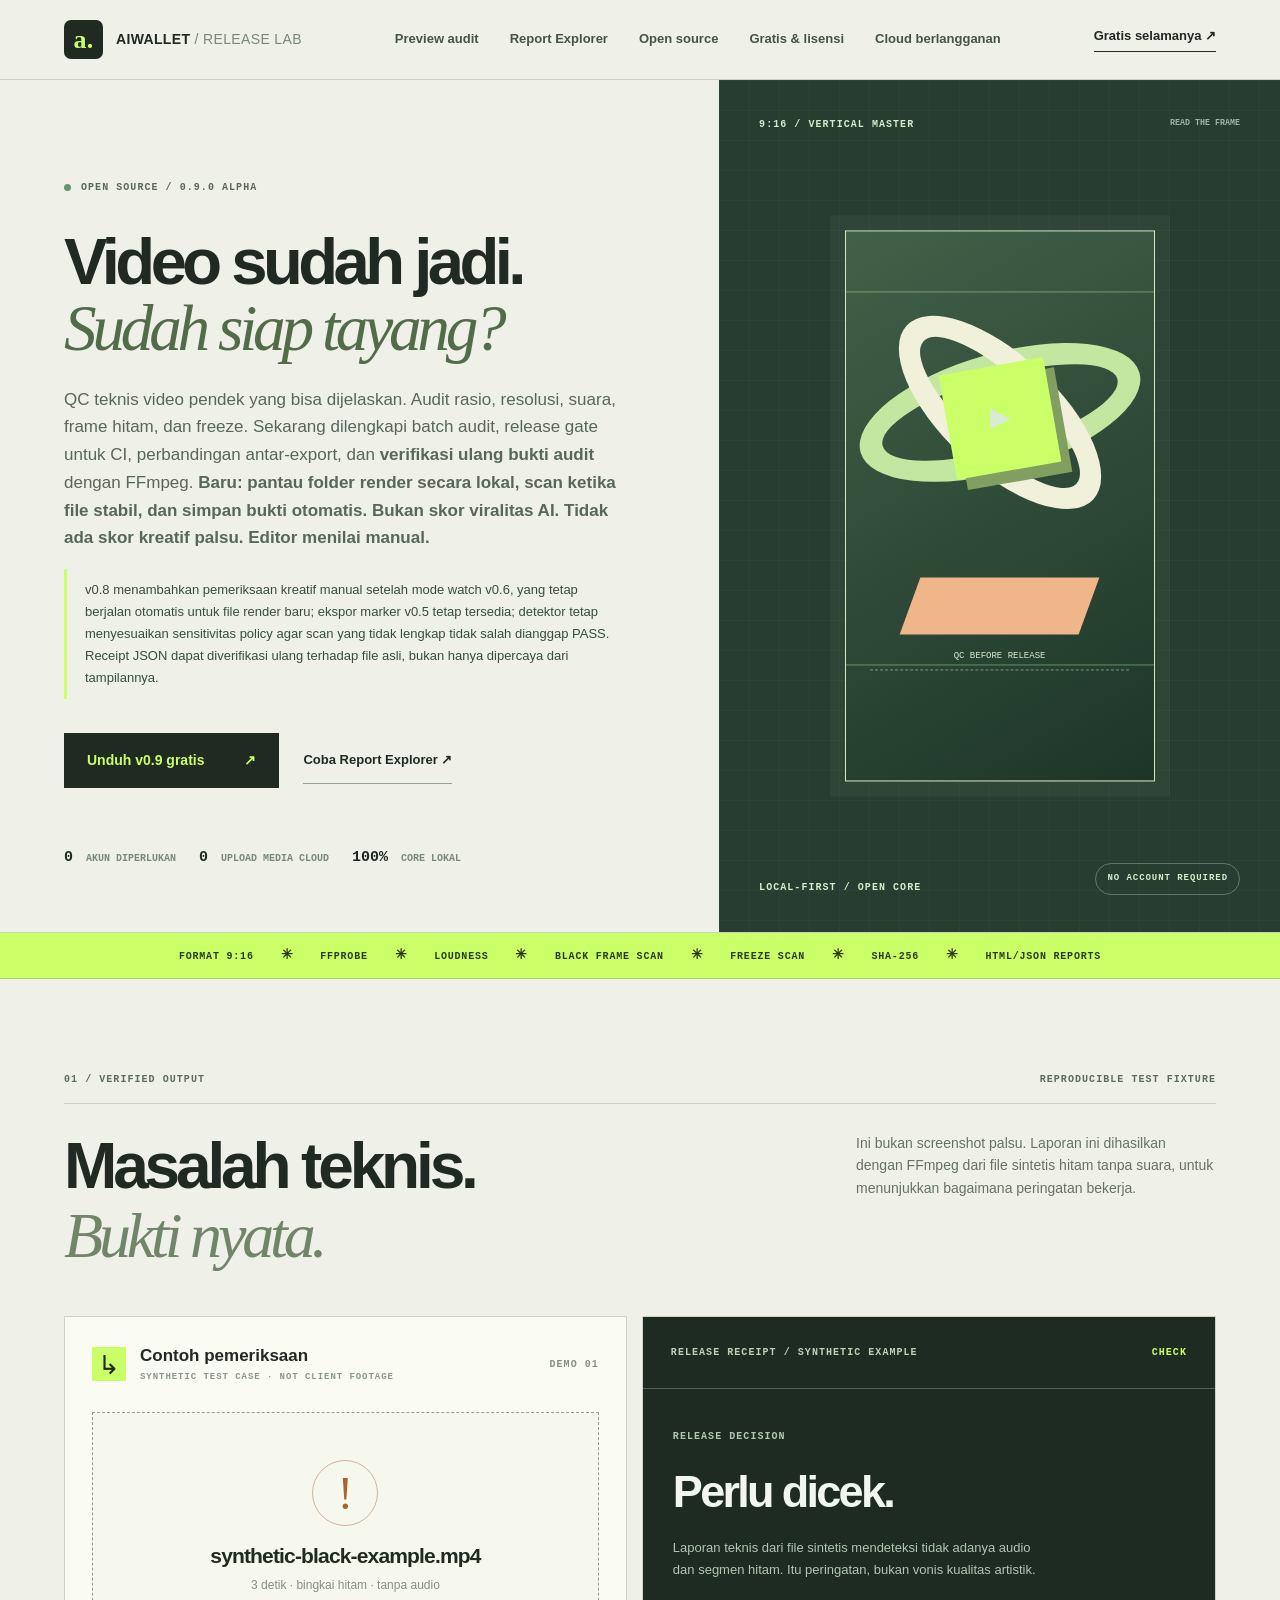
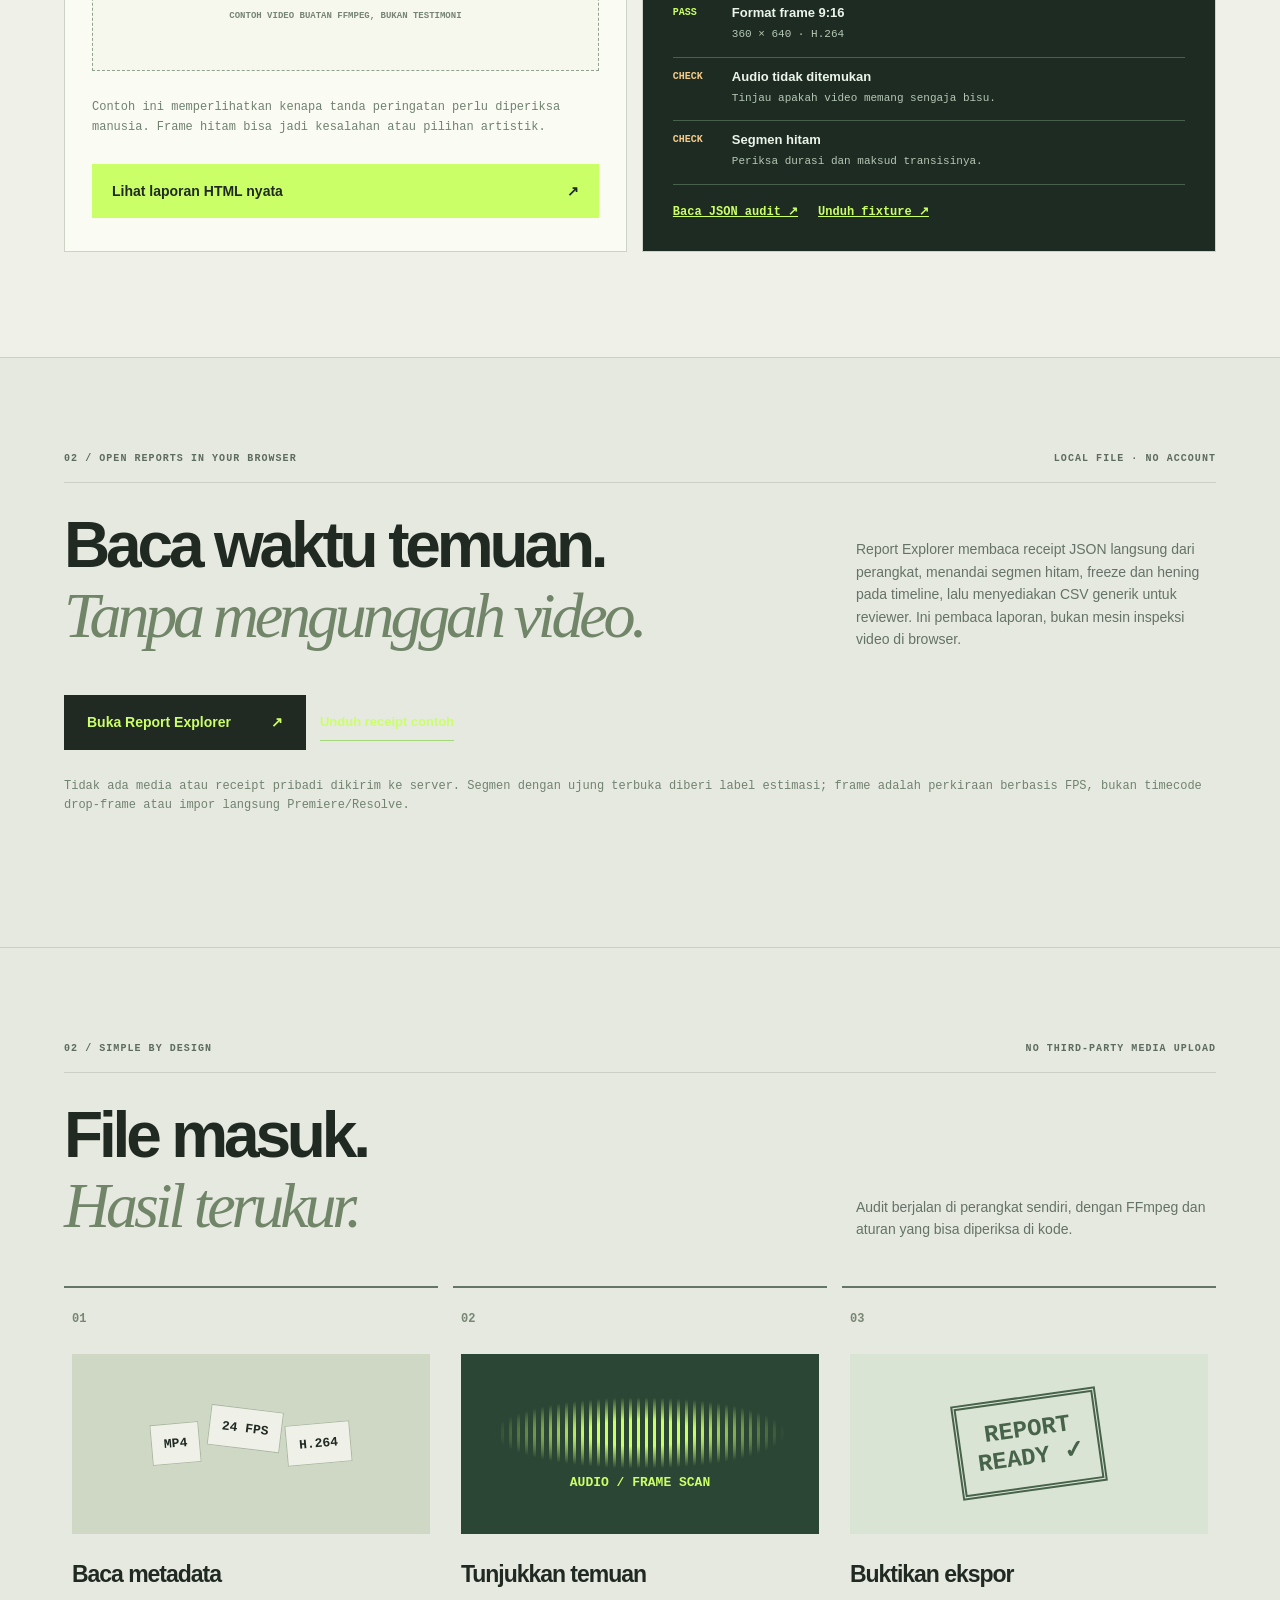
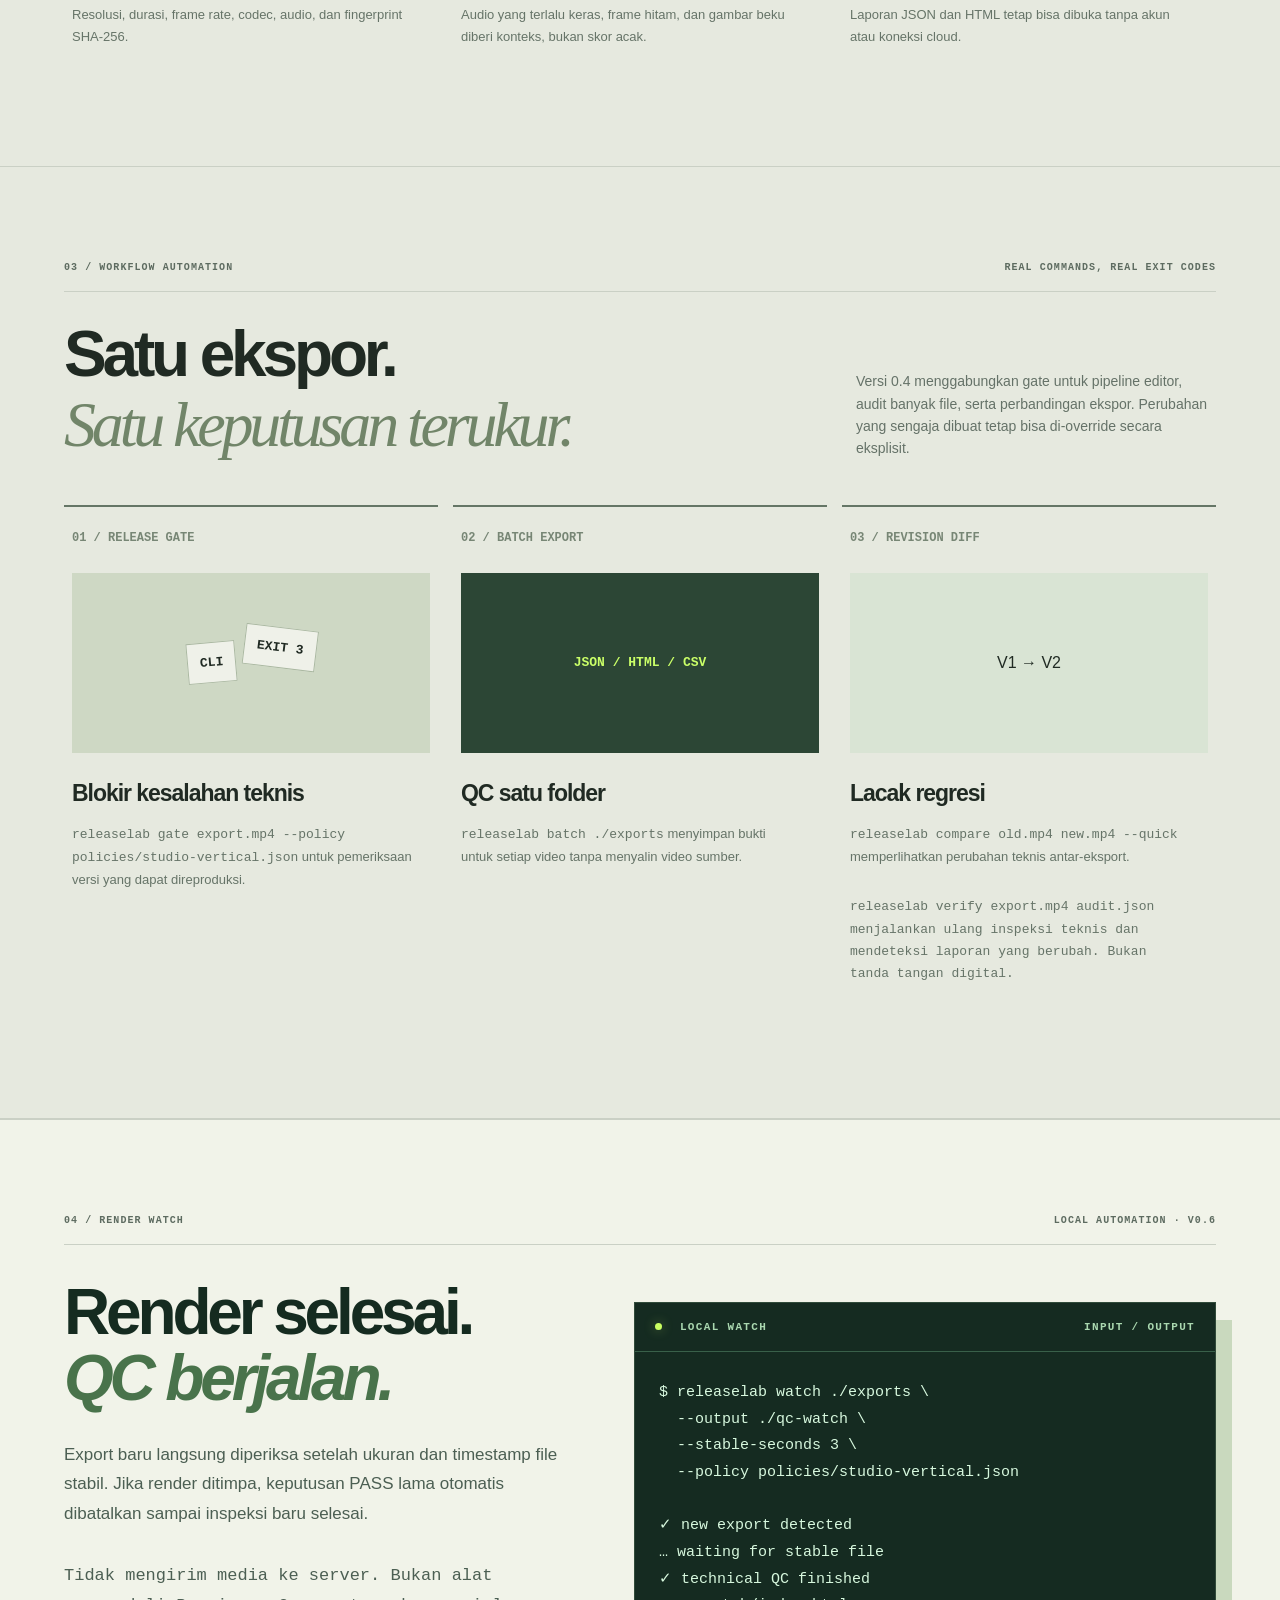
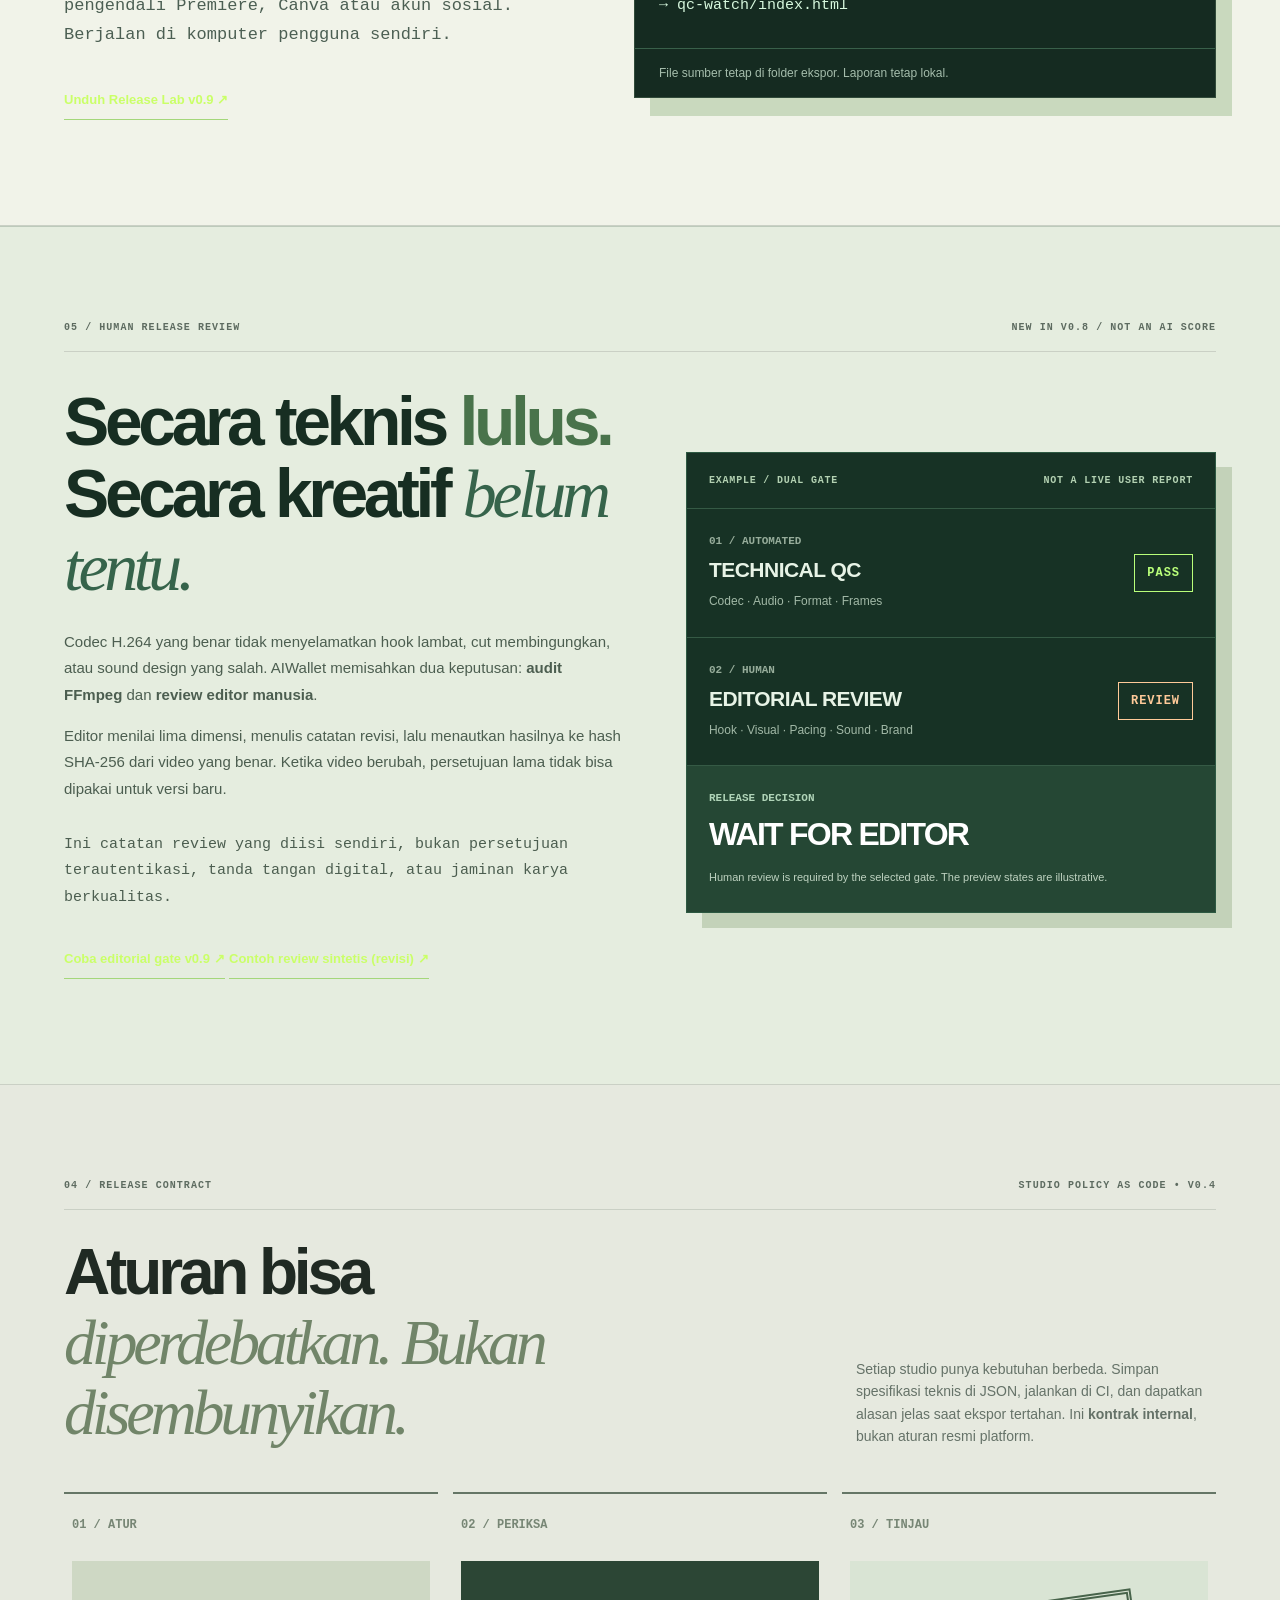
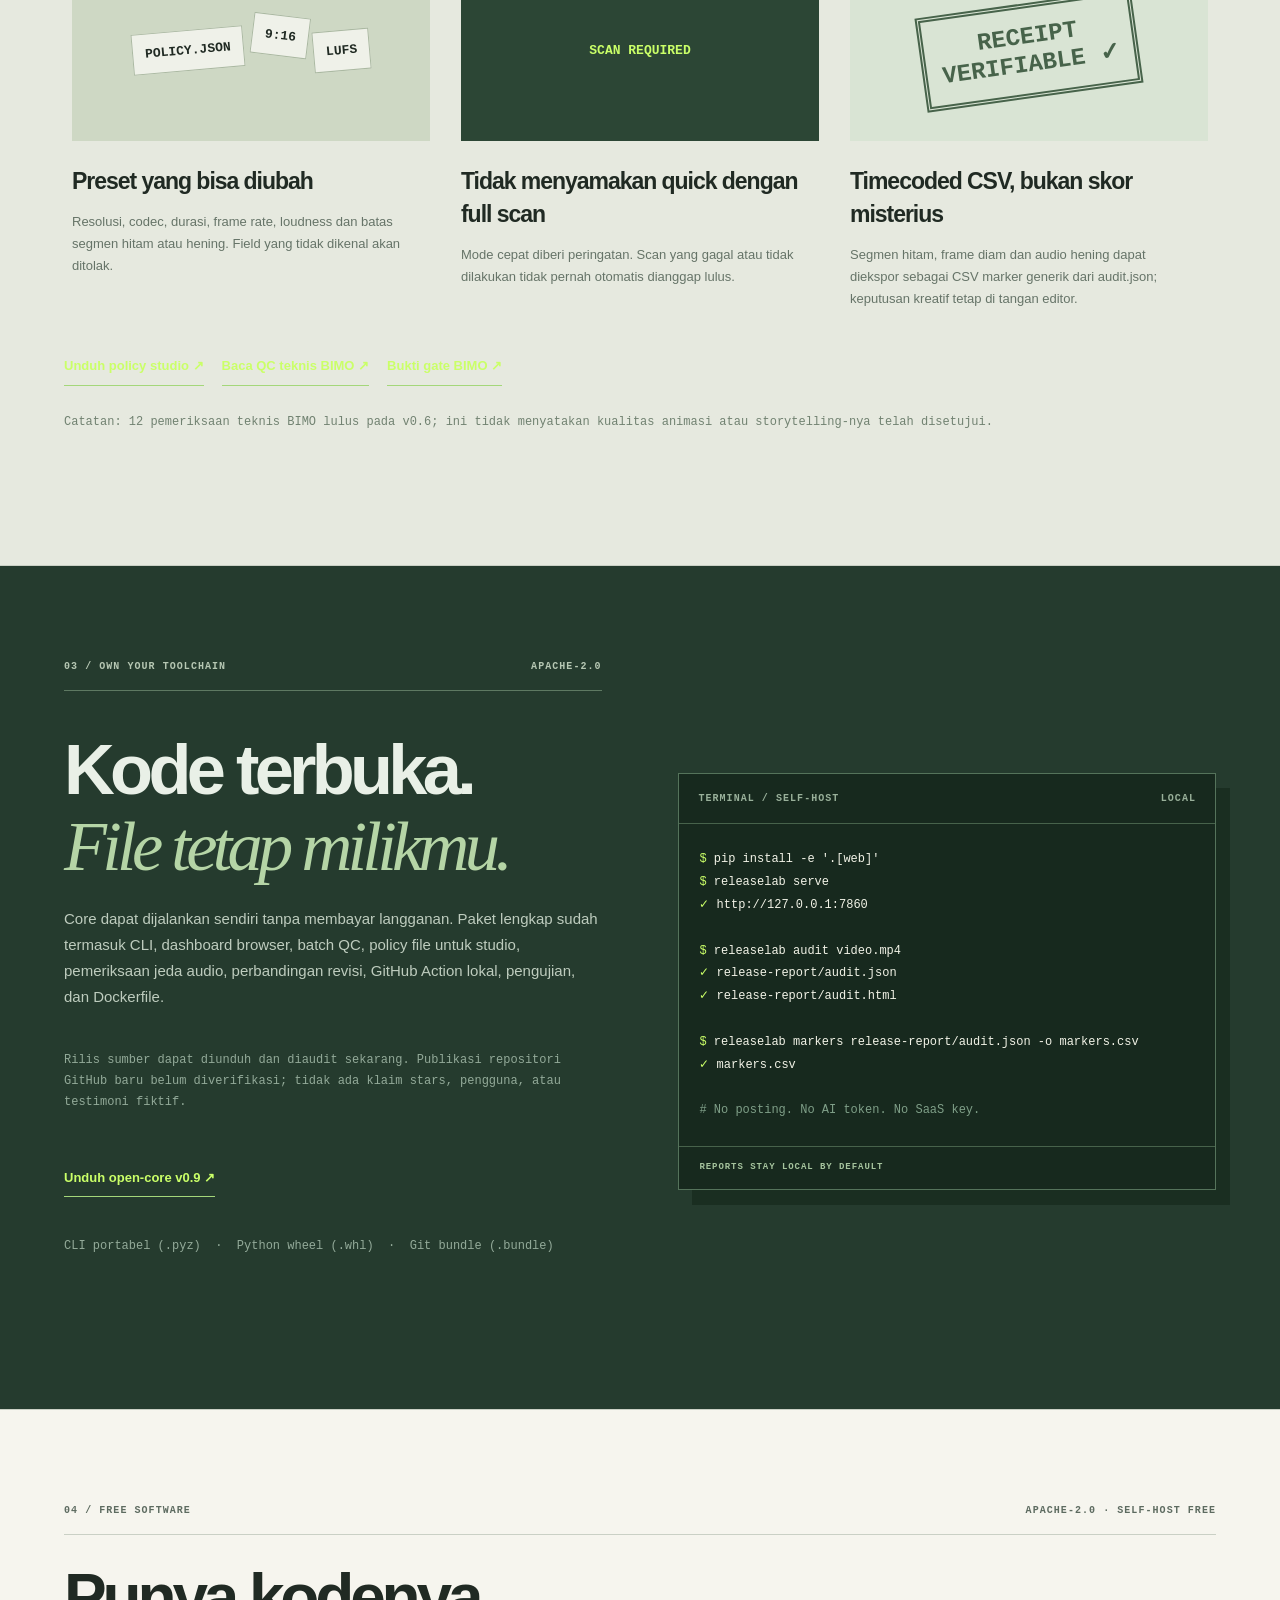
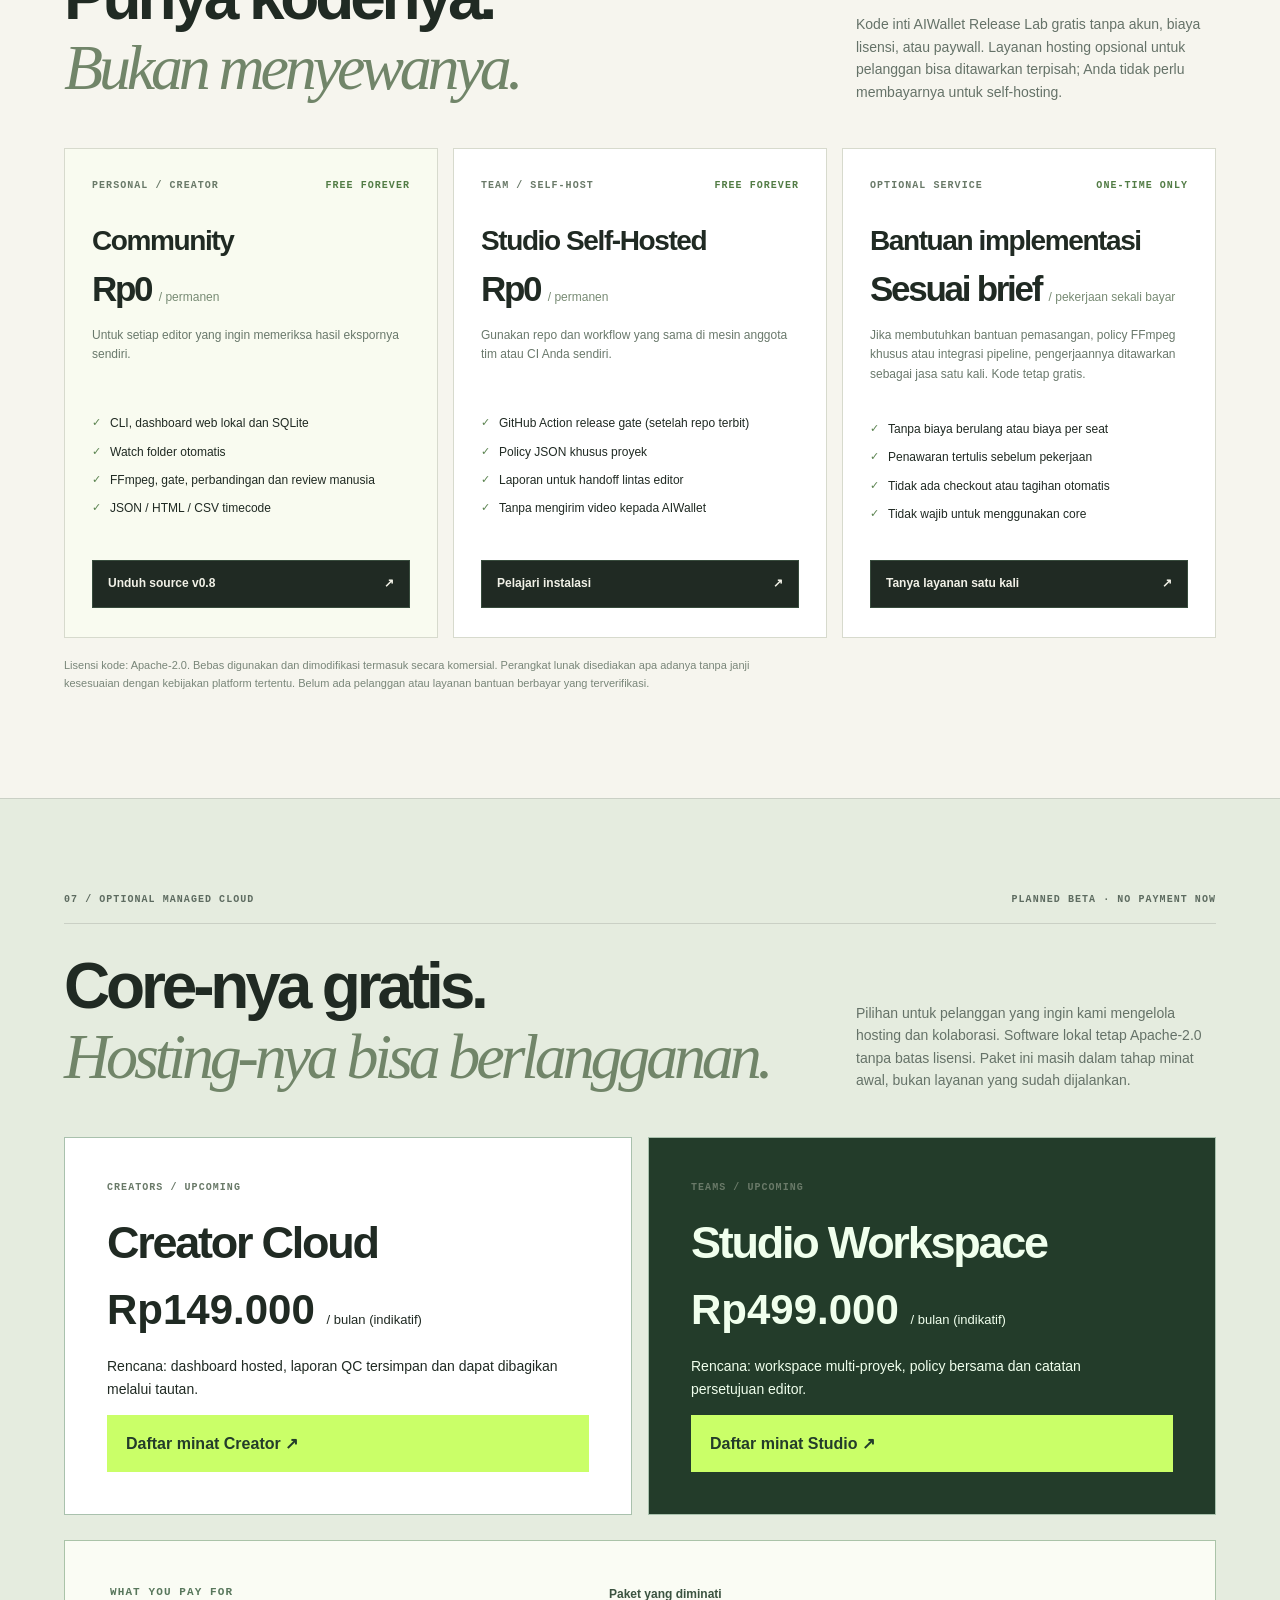
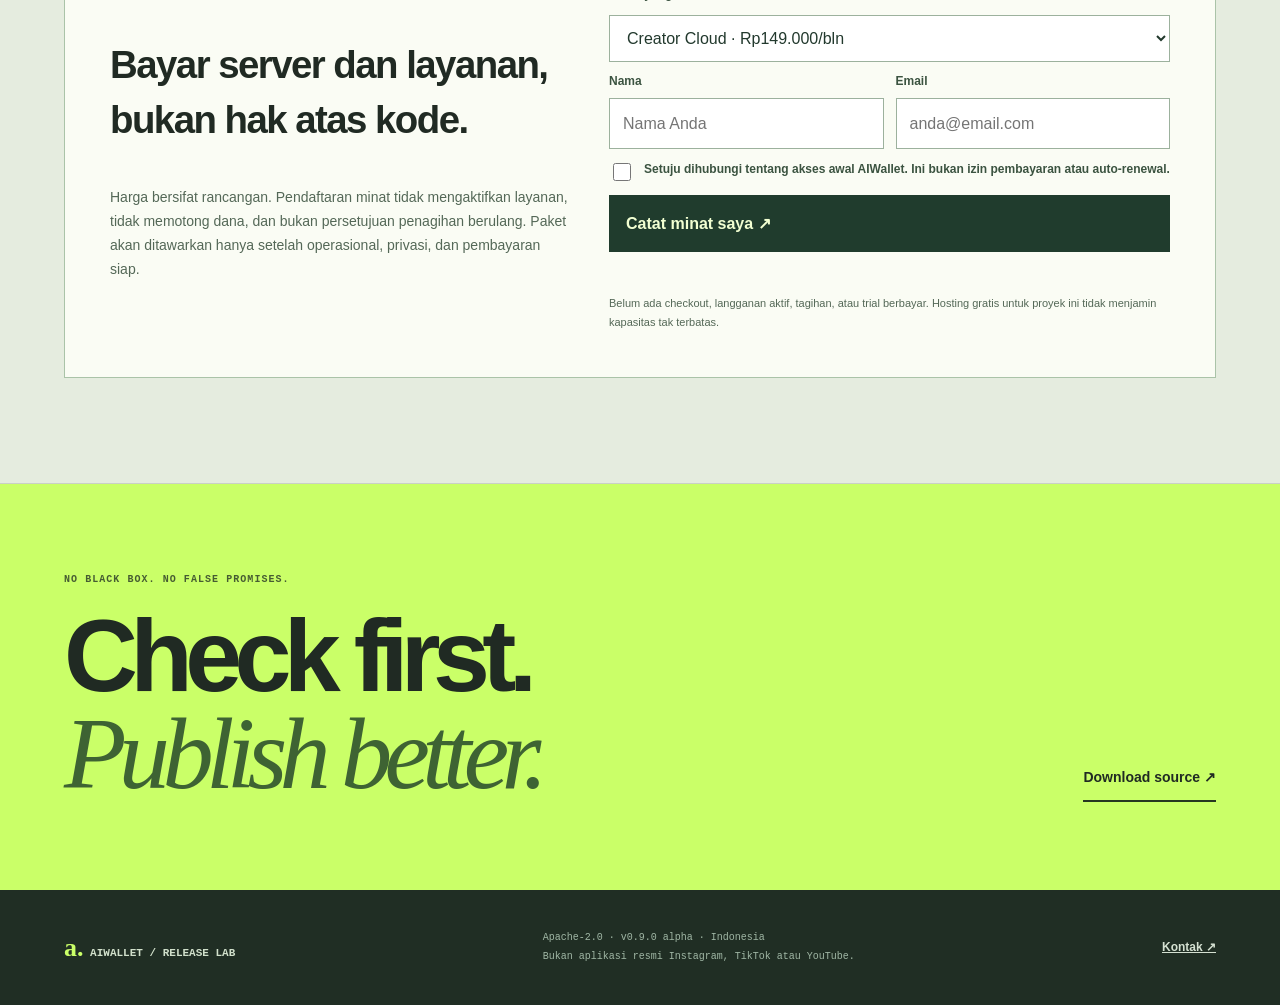
==== commit 5eb5527b: "release: v0.9.0 free core and optional customer managed hosting" ====
--- a/site/index.html
+++ b/site/index.html
@@ -1,13 +1,13 @@
 <!doctype html><html lang="id"><head><meta charset="utf-8"><meta name="viewport" content="width=device-width, initial-scale=1"><meta name="theme-color" content="#eff0e8"><meta name="description" content="AIWallet Release Lab. Open-source quality checks for Reels, Shorts and TikTok videos. Free Apache-2.0, no paid subscriptions or recurring charges."><meta property="og:type" content="website"><meta property="og:title" content="AIWallet Release Lab — Video QC sebelum publish"><meta property="og:description" content="FFmpeg media QC yang bisa diaudit, local-first dan Apache-2.0. Download source dan lihat contoh laporan."><title>AIWallet Release Lab — Open-source video release checks</title><link rel="icon" href="./assets/icon.svg" type="image/svg+xml"><link rel="stylesheet" href="./style.css"><script defer src="./app.js"></script></head><body>
-<div class="shell"><header class="topbar"><a class="brand" href="#top"><span class="brand-mark">a.</span><span>AIWALLET <span class="brand-muted">/ RELEASE LAB</span></span></a><nav class="navigation" id="navigation" aria-label="Navigasi"><a href="#proof">Preview audit</a><a href="./tools/receipt-explorer.html">Report Explorer</a><a href="#open-source">Open source</a><a href="#free">Gratis & lisensi</a></nav><a class="nav-cta" href="#free">Gratis selamanya ↗</a><button id="menu-button" class="menu-button" aria-label="Buka menu" aria-expanded="false" aria-controls="navigation"><span></span><span></span></button></header>
-<main><section class="hero" id="top"><div class="hero-copy"><p class="eyebrow"><span class="live-dot"></span> OPEN SOURCE / 0.8.0 ALPHA</p><h1>Video sudah jadi.<br><em>Sudah siap tayang?</em></h1><p class="hero-lead">QC teknis video pendek yang bisa dijelaskan. Audit rasio, resolusi, suara, frame hitam, dan freeze. Sekarang dilengkapi batch audit, release gate untuk CI, perbandingan antar-export, dan <strong>verifikasi ulang bukti audit</strong> dengan FFmpeg. <strong>Baru: pantau folder render secara lokal, scan ketika file stabil, dan simpan bukti otomatis.</strong> <strong>Bukan skor viralitas AI. Tidak ada skor kreatif palsu. Editor menilai manual.</strong></p><p class="release-proof">v0.8 menambahkan pemeriksaan kreatif manual setelah mode watch v0.6, yang tetap berjalan otomatis untuk file render baru; ekspor marker v0.5 tetap tersedia; detektor tetap menyesuaikan sensitivitas policy agar scan yang tidak lengkap tidak salah dianggap PASS. Receipt JSON dapat diverifikasi ulang terhadap file asli, bukan hanya dipercaya dari tampilannya.</p><div class="hero-actions"><a class="primary-action" href="./releases/aiwallet-release-lab-v0.8.0.zip">Unduh v0.8 gratis <span>↗</span></a><a class="subtle-action" href="./tools/receipt-explorer.html">Coba Report Explorer ↗</a></div><div class="hero-notes"><span><b>0</b> akun diperlukan</span><span><b>0</b> upload media cloud</span><span><b>100%</b> core lokal</span></div></div><div class="hero-visual" role="img" aria-label="Ilustrasi bingkai video vertikal dan panduan zona aman"><div class="frame-annotation top">9:16 / VERTICAL MASTER<br><small>READ THE FRAME</small></div><div class="image-stage"><div class="stage-orbit orbit-one"></div><div class="stage-orbit orbit-two"></div><div class="stage-square"><span>▶</span></div><div class="stage-highlight"></div><div class="safe-boundary"><span>QC BEFORE RELEASE</span></div></div><div class="frame-annotation bottom"><span>LOCAL-FIRST / OPEN CORE</span><span class="tiny-badge">NO ACCOUNT REQUIRED</span></div></div></section>
+<div class="shell"><header class="topbar"><a class="brand" href="#top"><span class="brand-mark">a.</span><span>AIWALLET <span class="brand-muted">/ RELEASE LAB</span></span></a><nav class="navigation" id="navigation" aria-label="Navigasi"><a href="#proof">Preview audit</a><a href="./tools/receipt-explorer.html">Report Explorer</a><a href="#open-source">Open source</a><a href="#free">Gratis & lisensi</a><a href="#managed">Cloud berlangganan</a></nav><a class="nav-cta" href="#free">Gratis selamanya ↗</a><button id="menu-button" class="menu-button" aria-label="Buka menu" aria-expanded="false" aria-controls="navigation"><span></span><span></span></button></header>
+<main><section class="hero" id="top"><div class="hero-copy"><p class="eyebrow"><span class="live-dot"></span> OPEN SOURCE / 0.9.0 ALPHA</p><h1>Video sudah jadi.<br><em>Sudah siap tayang?</em></h1><p class="hero-lead">QC teknis video pendek yang bisa dijelaskan. Audit rasio, resolusi, suara, frame hitam, dan freeze. Sekarang dilengkapi batch audit, release gate untuk CI, perbandingan antar-export, dan <strong>verifikasi ulang bukti audit</strong> dengan FFmpeg. <strong>Baru: pantau folder render secara lokal, scan ketika file stabil, dan simpan bukti otomatis.</strong> <strong>Bukan skor viralitas AI. Tidak ada skor kreatif palsu. Editor menilai manual.</strong></p><p class="release-proof">v0.8 menambahkan pemeriksaan kreatif manual setelah mode watch v0.6, yang tetap berjalan otomatis untuk file render baru; ekspor marker v0.5 tetap tersedia; detektor tetap menyesuaikan sensitivitas policy agar scan yang tidak lengkap tidak salah dianggap PASS. Receipt JSON dapat diverifikasi ulang terhadap file asli, bukan hanya dipercaya dari tampilannya.</p><div class="hero-actions"><a class="primary-action" href="./releases/aiwallet-release-lab-v0.9.0.zip">Unduh v0.9 gratis <span>↗</span></a><a class="subtle-action" href="./tools/receipt-explorer.html">Coba Report Explorer ↗</a></div><div class="hero-notes"><span><b>0</b> akun diperlukan</span><span><b>0</b> upload media cloud</span><span><b>100%</b> core lokal</span></div></div><div class="hero-visual" role="img" aria-label="Ilustrasi bingkai video vertikal dan panduan zona aman"><div class="frame-annotation top">9:16 / VERTICAL MASTER<br><small>READ THE FRAME</small></div><div class="image-stage"><div class="stage-orbit orbit-one"></div><div class="stage-orbit orbit-two"></div><div class="stage-square"><span>▶</span></div><div class="stage-highlight"></div><div class="safe-boundary"><span>QC BEFORE RELEASE</span></div></div><div class="frame-annotation bottom"><span>LOCAL-FIRST / OPEN CORE</span><span class="tiny-badge">NO ACCOUNT REQUIRED</span></div></div></section>
 <div class="ticker"><div>FORMAT 9:16 <i>✳</i> FFPROBE <i>✳</i> LOUDNESS <i>✳</i> BLACK FRAME SCAN <i>✳</i> FREEZE SCAN <i>✳</i> SHA-256 <i>✳</i> HTML/JSON REPORTS</div></div>
 <section class="workbench section" id="proof"><div class="section-kicker"><span>01 / VERIFIED OUTPUT</span><span>REPRODUCIBLE TEST FIXTURE</span></div><div class="section-head"><h2>Masalah teknis.<br><span>Bukti nyata.</span></h2><p>Ini bukan screenshot palsu. Laporan ini dihasilkan dengan FFmpeg dari file sintetis hitam tanpa suara, untuk menunjukkan bagaimana peringatan bekerja.</p></div><div class="lab-layout"><div class="upload-panel"><div class="panel-heading"><span class="panel-symbol">↳</span><div><h3>Contoh pemeriksaan</h3><p>SYNTHETIC TEST CASE · NOT CLIENT FOOTAGE</p></div><span class="panel-step">DEMO 01</span></div><div class="dropzone static-demo" aria-label="Contoh file dengan masalah sengaja"><span class="drop-icon">!</span><strong>synthetic-black-example.mp4</strong><p>3 detik · bingkai hitam · tanpa audio</p><span class="drop-caption">CONTOH VIDEO BUATAN FFmpeg, BUKAN TESTIMONI</span></div><p class="source-note">Contoh ini memperlihatkan kenapa tanda peringatan perlu diperiksa manusia. Frame hitam bisa jadi kesalahan atau pilihan artistik.</p><a href="./demo/audit.html" class="run-button" style="display:flex;text-decoration:none">Lihat laporan HTML nyata <span>↗</span></a></div><div class="result-panel"><div class="result-head"><span>RELEASE RECEIPT / SYNTHETIC EXAMPLE</span><span class="result-badge">CHECK</span></div><div style="padding:30px"><p class="eyebrow" style="color:#b1c8b0">RELEASE DECISION</p><h3 style="font-size:45px;margin:15px 0 4px;letter-spacing:-.06em">Perlu dicek.</h3><p style="color:#b2c6b5;max-width:380px;font-size:13px;line-height:1.65">Laporan teknis dari file sintetis mendeteksi tidak adanya audio dan segmen hitam. Itu peringatan, bukan vonis kualitas artistik.</p><div class="result-checks"><div class="result-check"><span>PASS</span><div><h4>Format frame 9:16</h4><p>360 × 640 · H.264</p></div></div><div class="result-check warn"><span>CHECK</span><div><h4>Audio tidak ditemukan</h4><p>Tinjau apakah video memang sengaja bisu.</p></div></div><div class="result-check warn"><span>CHECK</span><div><h4>Segmen hitam</h4><p>Periksa durasi dan maksud transisinya.</p></div></div></div><a href="./demo/audit.json" style="display:inline-block;color:#caff68;font:700 12px var(--mono);margin-top:19px;text-decoration:underline">Baca JSON audit ↗</a><a href="./demo/synthetic-black-example.mp4" download style="display:inline-block;color:#caff68;font:700 12px var(--mono);margin:19px 0 0 20px;text-decoration:underline">Unduh fixture ↗</a></div></div></div></section>
 <section class="how section" id="explorer"><div class="section-kicker"><span>02 / OPEN REPORTS IN YOUR BROWSER</span><span>LOCAL FILE · NO ACCOUNT</span></div><div class="section-head"><h2>Baca waktu temuan.<br><span>Tanpa mengunggah video.</span></h2><p>Report Explorer membaca receipt JSON langsung dari perangkat, menandai segmen hitam, freeze dan hening pada timeline, lalu menyediakan CSV generik untuk reviewer. Ini pembaca laporan, bukan mesin inspeksi video di browser.</p></div><div style="display:flex;flex-wrap:wrap;gap:14px;align-items:center"><a class="primary-action" href="./tools/receipt-explorer.html">Buka Report Explorer <span>↗</span></a><a class="secondary-action" href="./demo/audit.json" download>Unduh receipt contoh</a></div><p class="source-note">Tidak ada media atau receipt pribadi dikirim ke server. Segmen dengan ujung terbuka diberi label estimasi; frame adalah perkiraan berbasis FPS, bukan timecode drop-frame atau impor langsung Premiere/Resolve.</p></section>
 <section class="how section" id="method"><div class="section-kicker"><span>02 / SIMPLE BY DESIGN</span><span>NO THIRD-PARTY MEDIA UPLOAD</span></div><div class="section-head"><h2>File masuk.<br><span>Hasil terukur.</span></h2><p>Audit berjalan di perangkat sendiri, dengan FFmpeg dan aturan yang bisa diperiksa di kode.</p></div><div class="steps"><article><span class="step-no">01</span><div class="step-art step-art-one"><span>MP4</span><span>24 FPS</span><span>H.264</span></div><h3>Baca metadata</h3><p>Resolusi, durasi, frame rate, codec, audio, dan fingerprint SHA-256.</p></article><article><span class="step-no">02</span><div class="step-art step-art-two"><div class="waveform"></div><span>AUDIO / FRAME SCAN</span></div><h3>Tunjukkan temuan</h3><p>Audio yang terlalu keras, frame hitam, dan gambar beku diberi konteks, bukan skor acak.</p></article><article><span class="step-no">03</span><div class="step-art step-art-three"><span class="stamp">REPORT<br>READY ✓</span></div><h3>Buktikan ekspor</h3><p>Laporan JSON dan HTML tetap bisa dibuka tanpa akun atau koneksi cloud.</p></article></div></section>
 <section class="how section" id="automation"><div class="section-kicker"><span>03 / WORKFLOW AUTOMATION</span><span>REAL COMMANDS, REAL EXIT CODES</span></div><div class="section-head"><h2>Satu ekspor.<br><span>Satu keputusan terukur.</span></h2><p>Versi 0.4 menggabungkan gate untuk pipeline editor, audit banyak file, serta perbandingan ekspor. Perubahan yang sengaja dibuat tetap bisa di-override secara eksplisit.</p></div><div class="steps"><article><span class="step-no">01 / RELEASE GATE</span><div class="step-art step-art-one"><span>CLI</span><span>EXIT 3</span></div><h3>Blokir kesalahan teknis</h3><p><code>releaselab gate export.mp4 --policy policies/studio-vertical.json</code> untuk pemeriksaan versi yang dapat direproduksi.</p></article><article><span class="step-no">02 / BATCH EXPORT</span><div class="step-art step-art-two"><span>JSON / HTML / CSV</span></div><h3>QC satu folder</h3><p><code>releaselab batch ./exports</code> menyimpan bukti untuk setiap video tanpa menyalin video sumber.</p></article><article><span class="step-no">03 / REVISION DIFF</span><div class="step-art step-art-three"><span>V1 → V2</span></div><h3>Lacak regresi</h3><p><code>releaselab compare old.mp4 new.mp4 --quick</code> memperlihatkan perubahan teknis antar-eksport.</p><p class="source-note"><code>releaselab verify export.mp4 audit.json</code> menjalankan ulang inspeksi teknis dan mendeteksi laporan yang berubah. Bukan tanda tangan digital.</p></article></div></section>
 
-<section class="watch-product section" id="watch" aria-labelledby="watch-title"><div class="section-kicker"><span>04 / RENDER WATCH</span><span>LOCAL AUTOMATION · V0.6</span></div><div class="watch-split"><div class="watch-copy"><h2 id="watch-title">Render selesai.<br><span>QC berjalan.</span></h2><p>Export baru langsung diperiksa setelah ukuran dan timestamp file stabil. Jika render ditimpa, keputusan PASS lama otomatis dibatalkan sampai inspeksi baru selesai.</p><p class="source-note">Tidak mengirim media ke server. Bukan alat pengendali Premiere, Canva atau akun sosial. Berjalan di komputer pengguna sendiri.</p><a href="./releases/aiwallet-release-lab-v0.8.0.zip" class="secondary-action">Unduh Release Lab v0.8 ↗</a></div><div class="watch-console" aria-label="Contoh perintah mode Watch"><div class="watch-console-top"><span><i class="watch-led"></i> LOCAL WATCH</span><span>INPUT / OUTPUT</span></div><pre><code>$ releaselab watch ./exports \
+<section class="watch-product section" id="watch" aria-labelledby="watch-title"><div class="section-kicker"><span>04 / RENDER WATCH</span><span>LOCAL AUTOMATION · V0.6</span></div><div class="watch-split"><div class="watch-copy"><h2 id="watch-title">Render selesai.<br><span>QC berjalan.</span></h2><p>Export baru langsung diperiksa setelah ukuran dan timestamp file stabil. Jika render ditimpa, keputusan PASS lama otomatis dibatalkan sampai inspeksi baru selesai.</p><p class="source-note">Tidak mengirim media ke server. Bukan alat pengendali Premiere, Canva atau akun sosial. Berjalan di komputer pengguna sendiri.</p><a href="./releases/aiwallet-release-lab-v0.9.0.zip" class="secondary-action">Unduh Release Lab v0.9 ↗</a></div><div class="watch-console" aria-label="Contoh perintah mode Watch"><div class="watch-console-top"><span><i class="watch-led"></i> LOCAL WATCH</span><span>INPUT / OUTPUT</span></div><pre><code>$ releaselab watch ./exports \
   --output ./qc-watch \
   --stable-seconds 3 \
   --policy policies/studio-vertical.json
@@ -16,9 +16,9 @@
 … waiting for stable file
 ✓ technical QC finished
 → qc-watch/index.html</code></pre><p>File sumber tetap di folder ekspor. Laporan tetap lokal.</p></div></div></section>
-<section class="editorial-product section" id="creative-review" aria-labelledby="creative-review-title"><div class="section-kicker"><span>05 / HUMAN RELEASE REVIEW</span><span>NEW IN V0.8 / NOT AN AI SCORE</span></div><div class="editorial-dual"><div class="editorial-copy"><h2 id="creative-review-title">Secara teknis <span>lulus.</span><br>Secara kreatif <em>belum tentu.</em></h2><p>Codec H.264 yang benar tidak menyelamatkan hook lambat, cut membingungkan, atau sound design yang salah. AIWallet memisahkan dua keputusan: <strong>audit FFmpeg</strong> dan <strong>review editor manusia</strong>.</p><p>Editor menilai lima dimensi, menulis catatan revisi, lalu menautkan hasilnya ke hash SHA-256 dari video yang benar. Ketika video berubah, persetujuan lama tidak bisa dipakai untuk versi baru.</p><p class="source-note">Ini catatan review yang diisi sendiri, bukan persetujuan terautentikasi, tanda tangan digital, atau jaminan karya berkualitas.</p><a class="secondary-action" href="./releases/aiwallet-release-lab-v0.8.0.zip">Coba editorial gate v0.8 ↗</a> <a class="secondary-action" href="./demo/editorial-review-example.json" download>Contoh review sintetis (revisi) ↗</a></div><div class="review-instrument" aria-label="Contoh ilustratif dua gate terpisah, bukan hasil pengguna nyata"><div class="review-instrument-head"><span>EXAMPLE / DUAL GATE</span><span>NOT A LIVE USER REPORT</span></div><div class="review-instrument-row"><div><small>01 / AUTOMATED</small><strong>TECHNICAL QC</strong><span>Codec · Audio · Format · Frames</span></div><b class="review-pass">PASS</b></div><div class="review-instrument-row"><div><small>02 / HUMAN</small><strong>EDITORIAL REVIEW</strong><span>Hook · Visual · Pacing · Sound · Brand</span></div><b class="review-revise">REVIEW</b></div><div class="review-instrument-bottom"><span>RELEASE DECISION</span><strong>WAIT FOR EDITOR</strong><p>Human review is required by the selected gate. The preview states are illustrative.</p></div></div></div></section>
+<section class="editorial-product section" id="creative-review" aria-labelledby="creative-review-title"><div class="section-kicker"><span>05 / HUMAN RELEASE REVIEW</span><span>NEW IN V0.8 / NOT AN AI SCORE</span></div><div class="editorial-dual"><div class="editorial-copy"><h2 id="creative-review-title">Secara teknis <span>lulus.</span><br>Secara kreatif <em>belum tentu.</em></h2><p>Codec H.264 yang benar tidak menyelamatkan hook lambat, cut membingungkan, atau sound design yang salah. AIWallet memisahkan dua keputusan: <strong>audit FFmpeg</strong> dan <strong>review editor manusia</strong>.</p><p>Editor menilai lima dimensi, menulis catatan revisi, lalu menautkan hasilnya ke hash SHA-256 dari video yang benar. Ketika video berubah, persetujuan lama tidak bisa dipakai untuk versi baru.</p><p class="source-note">Ini catatan review yang diisi sendiri, bukan persetujuan terautentikasi, tanda tangan digital, atau jaminan karya berkualitas.</p><a class="secondary-action" href="./releases/aiwallet-release-lab-v0.9.0.zip">Coba editorial gate v0.9 ↗</a> <a class="secondary-action" href="./demo/editorial-review-example.json" download>Contoh review sintetis (revisi) ↗</a></div><div class="review-instrument" aria-label="Contoh ilustratif dua gate terpisah, bukan hasil pengguna nyata"><div class="review-instrument-head"><span>EXAMPLE / DUAL GATE</span><span>NOT A LIVE USER REPORT</span></div><div class="review-instrument-row"><div><small>01 / AUTOMATED</small><strong>TECHNICAL QC</strong><span>Codec · Audio · Format · Frames</span></div><b class="review-pass">PASS</b></div><div class="review-instrument-row"><div><small>02 / HUMAN</small><strong>EDITORIAL REVIEW</strong><span>Hook · Visual · Pacing · Sound · Brand</span></div><b class="review-revise">REVIEW</b></div><div class="review-instrument-bottom"><span>RELEASE DECISION</span><strong>WAIT FOR EDITOR</strong><p>Human review is required by the selected gate. The preview states are illustrative.</p></div></div></div></section>
 <section class="how section" id="studio-policy" aria-labelledby="policy-title"><div class="section-kicker"><span>04 / RELEASE CONTRACT</span><span>STUDIO POLICY AS CODE • V0.4</span></div><div class="section-head"><h2 id="policy-title">Aturan bisa<br><span>diperdebatkan. Bukan disembunyikan.</span></h2><p>Setiap studio punya kebutuhan berbeda. Simpan spesifikasi teknis di JSON, jalankan di CI, dan dapatkan alasan jelas saat ekspor tertahan. Ini <strong>kontrak internal</strong>, bukan aturan resmi platform.</p></div><div class="steps"><article><span class="step-no">01 / ATUR</span><div class="step-art step-art-one"><span>POLICY.JSON</span><span>9:16</span><span>LUFS</span></div><h3>Preset yang bisa diubah</h3><p>Resolusi, codec, durasi, frame rate, loudness dan batas segmen hitam atau hening. Field yang tidak dikenal akan ditolak.</p></article><article><span class="step-no">02 / PERIKSA</span><div class="step-art step-art-two"><span>SCAN REQUIRED</span></div><h3>Tidak menyamakan quick dengan full scan</h3><p>Mode cepat diberi peringatan. Scan yang gagal atau tidak dilakukan tidak pernah otomatis dianggap lulus.</p></article><article><span class="step-no">03 / TINJAU</span><div class="step-art step-art-three"><span class="stamp">RECEIPT<br>VERIFIABLE ✓</span></div><h3>Timecoded CSV, bukan skor misterius</h3><p>Segmen hitam, frame diam dan audio hening dapat diekspor sebagai CSV marker generik dari audit.json; keputusan kreatif tetap di tangan editor.</p></article></div><div style="margin-top:25px;display:flex;gap:18px;flex-wrap:wrap"><a class="secondary-action" href="./policies/studio-vertical.json" download>Unduh policy studio ↗</a><a class="secondary-action" href="./demo/bimo/audit.html">Baca QC teknis BIMO ↗</a><a class="secondary-action" href="./demo/bimo/gate.json">Bukti gate BIMO ↗</a></div><p class="source-note">Catatan: 12 pemeriksaan teknis BIMO lulus pada v0.6; ini tidak menyatakan kualitas animasi atau storytelling-nya telah disetujui.</p></section>
-<section class="open-source section" id="open-source"><div class="open-copy"><div class="section-kicker"><span>03 / OWN YOUR TOOLCHAIN</span><span>APACHE-2.0</span></div><h2>Kode terbuka.<br><span>File tetap milikmu.</span></h2><p>Core dapat dijalankan sendiri tanpa membayar langganan. Paket lengkap sudah termasuk CLI, dashboard browser, batch QC, policy file untuk studio, pemeriksaan jeda audio, perbandingan revisi, GitHub Action lokal, pengujian, dan Dockerfile.</p><p class="source-note">Rilis sumber dapat diunduh dan diaudit sekarang. Publikasi repositori GitHub baru belum diverifikasi; tidak ada klaim stars, pengguna, atau testimoni fiktif.</p><a class="secondary-action" href="./releases/aiwallet-release-lab-v0.8.0.zip">Unduh open-core v0.6 ↗</a><p class="source-note"><a href="./releases/releaselab-0.8.0.pyz" download>CLI portabel (.pyz)</a> &nbsp;·&nbsp; <a href="./releases/aiwallet_release_lab-0.8.0-py3-none-any.whl" download>Python wheel (.whl)</a> &nbsp;·&nbsp; <a href="./releases/AIWallet_ReleaseLab_v0.8.0.git.bundle" download>Git bundle (.bundle)</a></p></div><div class="terminal"><div class="terminal-top"><span>TERMINAL / SELF-HOST</span><span>LOCAL</span></div><pre><code><span class="prompt">$</span> pip install -e '.[web]'
+<section class="open-source section" id="open-source"><div class="open-copy"><div class="section-kicker"><span>03 / OWN YOUR TOOLCHAIN</span><span>APACHE-2.0</span></div><h2>Kode terbuka.<br><span>File tetap milikmu.</span></h2><p>Core dapat dijalankan sendiri tanpa membayar langganan. Paket lengkap sudah termasuk CLI, dashboard browser, batch QC, policy file untuk studio, pemeriksaan jeda audio, perbandingan revisi, GitHub Action lokal, pengujian, dan Dockerfile.</p><p class="source-note">Rilis sumber dapat diunduh dan diaudit sekarang. Publikasi repositori GitHub baru belum diverifikasi; tidak ada klaim stars, pengguna, atau testimoni fiktif.</p><a class="secondary-action" href="./releases/aiwallet-release-lab-v0.9.0.zip">Unduh open-core v0.9 ↗</a><p class="source-note"><a href="./releases/releaselab-0.8.0.pyz" download>CLI portabel (.pyz)</a> &nbsp;·&nbsp; <a href="./releases/aiwallet_release_lab-0.8.0-py3-none-any.whl" download>Python wheel (.whl)</a> &nbsp;·&nbsp; <a href="./releases/AIWallet_ReleaseLab_v0.9.0.git.bundle" download>Git bundle (.bundle)</a></p></div><div class="terminal"><div class="terminal-top"><span>TERMINAL / SELF-HOST</span><span>LOCAL</span></div><pre><code><span class="prompt">$</span> pip install -e '.[web]'
 <span class="prompt">$</span> releaselab serve
 <span class="okay">✓</span> http://127.0.0.1:7860
 
@@ -30,10 +30,21 @@
 <span class="okay">✓</span> markers.csv
 
 <span class="comment"># No posting. No AI token. No SaaS key.</span></code></pre><div class="terminal-footer">REPORTS STAY LOCAL BY DEFAULT</div></div></section>
-<section class="pricing section" id="free"><div class="section-kicker"><span>04 / FREE SOFTWARE</span><span>APACHE-2.0 · NO SUBSCRIPTIONS</span></div><div class="section-head"><h2>Punya kodenya.<br><span>Bukan menyewanya.</span></h2><p>AIWallet Release Lab sepenuhnya gratis dan open-source. Tidak ada paket bulanan, akun premium, trial berbayar, pembatasan fitur berdasarkan lisensi, atau auto-renewal.</p></div><div class="pricing-grid">
-<article class="pricing-card free"><div class="plan-top"><span>PERSONAL / CREATOR</span><span>FREE FOREVER</span></div><h3>Community</h3><div class="price">Rp0 <small>/ permanen</small></div><p>Untuk setiap editor yang ingin memeriksa hasil ekspornya sendiri.</p><ul><li>CLI, dashboard web lokal dan SQLite</li><li>Watch folder otomatis</li><li>FFmpeg, gate, perbandingan dan review manusia</li><li>JSON / HTML / CSV timecode</li></ul><a href="./releases/aiwallet-release-lab-v0.8.0.zip" class="plan-action">Unduh source v0.8 <span>↗</span></a></article>
+<section class="pricing section" id="free"><div class="section-kicker"><span>04 / FREE SOFTWARE</span><span>APACHE-2.0 · SELF-HOST FREE</span></div><div class="section-head"><h2>Punya kodenya.<br><span>Bukan menyewanya.</span></h2><p>Kode inti AIWallet Release Lab gratis tanpa akun, biaya lisensi, atau paywall. Layanan hosting opsional untuk pelanggan bisa ditawarkan terpisah; Anda tidak perlu membayarnya untuk self-hosting.</p></div><div class="pricing-grid">
+<article class="pricing-card free"><div class="plan-top"><span>PERSONAL / CREATOR</span><span>FREE FOREVER</span></div><h3>Community</h3><div class="price">Rp0 <small>/ permanen</small></div><p>Untuk setiap editor yang ingin memeriksa hasil ekspornya sendiri.</p><ul><li>CLI, dashboard web lokal dan SQLite</li><li>Watch folder otomatis</li><li>FFmpeg, gate, perbandingan dan review manusia</li><li>JSON / HTML / CSV timecode</li></ul><a href="./releases/aiwallet-release-lab-v0.9.0.zip" class="plan-action">Unduh source v0.8 <span>↗</span></a></article>
 <article class="pricing-card"><div class="plan-top"><span>TEAM / SELF-HOST</span><span>FREE FOREVER</span></div><h3>Studio Self-Hosted</h3><div class="price">Rp0 <small>/ permanen</small></div><p>Gunakan repo dan workflow yang sama di mesin anggota tim atau CI Anda sendiri.</p><ul><li>GitHub Action release gate (setelah repo terbit)</li><li>Policy JSON khusus proyek</li><li>Laporan untuk handoff lintas editor</li><li>Tanpa mengirim video kepada AIWallet</li></ul><a href="./releases/releaselab-0.8.0.pyz" class="plan-action">Pelajari instalasi <span>↗</span></a></article>
 <article class="pricing-card"><div class="plan-top"><span>OPTIONAL SERVICE</span><span>ONE-TIME ONLY</span></div><h3>Bantuan implementasi</h3><div class="price">Sesuai brief <small>/ pekerjaan sekali bayar</small></div><p>Jika membutuhkan bantuan pemasangan, policy FFmpeg khusus atau integrasi pipeline, pengerjaannya ditawarkan sebagai jasa satu kali. Kode tetap gratis.</p><ul><li>Tanpa biaya berulang atau biaya per seat</li><li>Penawaran tertulis sebelum pekerjaan</li><li>Tidak ada checkout atau tagihan otomatis</li><li>Tidak wajib untuk menggunakan core</li></ul><a href="mailto:muhammadzakyasshidqy@gmail.com?subject=AIWallet%20Release%20Lab%20-%20Bantuan%20Sekali%20Bayar" class="plan-action">Tanya layanan satu kali <span>↗</span></a></article></div><p class="pricing-disclaimer">Lisensi kode: Apache-2.0. Bebas digunakan dan dimodifikasi termasuk secara komersial. Perangkat lunak disediakan apa adanya tanpa janji kesesuaian dengan kebijakan platform tertentu. Belum ada pelanggan atau layanan bantuan berbayar yang terverifikasi.</p></section>
-<section class="closing"><span class="eyebrow">NO BLACK BOX. NO FALSE PROMISES.</span><h2>Check first.<br><em>Publish better.</em></h2><a href="./releases/aiwallet-release-lab-v0.8.0.zip">Download source ↗</a></section>
-</main><footer><div class="footer-brand">a.<span> AIWALLET / RELEASE LAB</span></div><div><span>Apache-2.0 · v0.8.0 alpha · Indonesia</span><span>Bukan aplikasi resmi Instagram, TikTok atau YouTube.</span></div><a href="mailto:muhammadzakyasshidqy@gmail.com">Kontak ↗</a></footer></div>
+<section class="managed section" id="managed" aria-labelledby="managed-title"><div class="section-kicker"><span>07 / OPTIONAL MANAGED CLOUD</span><span>PLANNED BETA · NO PAYMENT NOW</span></div>
+<div class="section-head"><h2 id="managed-title">Core-nya gratis.<br><span>Hosting-nya bisa berlangganan.</span></h2><p>Pilihan untuk pelanggan yang ingin kami mengelola hosting dan kolaborasi. Software lokal tetap Apache-2.0 tanpa batas lisensi. Paket ini masih dalam tahap minat awal, bukan layanan yang sudah dijalankan.</p></div>
+<div class="managed-grid"><article class="managed-plan"><div class="plan-top">CREATORS / UPCOMING</div><h3>Creator Cloud</h3><div class="managed-price">Rp149.000 <small>/ bulan (indikatif)</small></div><p>Rencana: dashboard hosted, laporan QC tersimpan dan dapat dibagikan melalui tautan.</p><button type="button" class="managed-select" data-plan="creator_cloud">Daftar minat Creator ↗</button></article>
+<article class="managed-plan strong"><div class="plan-top">TEAMS / UPCOMING</div><h3>Studio Workspace</h3><div class="managed-price">Rp499.000 <small>/ bulan (indikatif)</small></div><p>Rencana: workspace multi-proyek, policy bersama dan catatan persetujuan editor.</p><button type="button" class="managed-select" data-plan="studio_workspace">Daftar minat Studio ↗</button></article></div>
+<div class="managed-signup"><div><div class="managed-kicker">WHAT YOU PAY FOR</div><h3>Bayar server dan layanan, bukan hak atas kode.</h3><p>Harga bersifat rancangan. Pendaftaran minat tidak mengaktifkan layanan, tidak memotong dana, dan bukan persetujuan penagihan berulang. Paket akan ditawarkan hanya setelah operasional, privasi, dan pembayaran siap.</p></div>
+<form id="managed-interest-form" autocomplete="on"><label for="managed-plan">Paket yang diminati</label><select name="plan" id="managed-plan" required><option value="creator_cloud">Creator Cloud · Rp149.000/bln</option><option value="studio_workspace">Studio Workspace · Rp499.000/bln</option></select>
+<div class="managed-fields"><div><label for="managed-name">Nama</label><input id="managed-name" name="name" type="text" autocomplete="name" minlength="2" maxlength="100" required placeholder="Nama Anda"></div><div><label for="managed-email">Email</label><input id="managed-email" name="email" type="email" autocomplete="email" maxlength="254" required placeholder="anda@email.com"></div></div>
+<div class="managed-trap" aria-hidden="true"><label>Website<input name="website" tabindex="-1" autocomplete="off"></label></div>
+<label class="managed-checkbox"><input name="consent" type="checkbox" required><span>Setuju dihubungi tentang akses awal AIWallet. Ini bukan izin pembayaran atau auto-renewal.</span></label>
+<button id="managed-submit" class="managed-submit" type="submit">Catat minat saya ↗</button><p role="status" aria-live="polite" id="managed-feedback"></p>
+<p class="managed-foot">Belum ada checkout, langganan aktif, tagihan, atau trial berbayar. Hosting gratis untuk proyek ini tidak menjamin kapasitas tak terbatas.</p></form></div></section>
+<section class="closing"><span class="eyebrow">NO BLACK BOX. NO FALSE PROMISES.</span><h2>Check first.<br><em>Publish better.</em></h2><a href="./releases/aiwallet-release-lab-v0.9.0.zip">Download source ↗</a></section>
+</main><footer><div class="footer-brand">a.<span> AIWALLET / RELEASE LAB</span></div><div><span>Apache-2.0 · v0.9.0 alpha · Indonesia</span><span>Bukan aplikasi resmi Instagram, TikTok atau YouTube.</span></div><a href="mailto:muhammadzakyasshidqy@gmail.com">Kontak ↗</a></footer></div>
 </body></html>
--- a/site/style.css
+++ b/site/style.css
@@ -41,3 +41,7 @@
 .review-instrument-bottom strong{display:block;color:#fff;font-size:32px;letter-spacing:-.055em;margin:7px 0 11px}
 .review-instrument-bottom p{font-size:11px;line-height:1.6;color:#bed2c0;margin:0}
 @media(max-width:850px){.editorial-dual{grid-template-columns:1fr}.review-instrument{box-shadow:8px 9px 0 #c3d2b9}}
+
+/* Optional managed hosting is a separate customer service, not core feature gating. */
+.managed{background:#e5ecdf}.managed-grid{display:grid;grid-template-columns:1fr 1fr;gap:16px;margin-top:28px}.managed-plan{padding:clamp(23px,3.5vw,42px);background:#fff;border:1px solid #a9c1ad;display:flex;flex-direction:column;min-height:320px}.managed-plan.strong{background:#233c2a;color:#f0ffed}.managed-plan h3{font-size:clamp(29px,4vw,45px);margin:15px 0 5px;letter-spacing:-.05em}.managed-price{font-size:clamp(27px,3.4vw,42px);font-weight:800}.managed-price small{font-size:13px;font-weight:400}.managed-plan p{font-size:14px;line-height:1.65;max-width:460px}.managed-select{margin-top:auto;border:0;background:var(--lime);color:#233c2a;padding:17px 19px;font-weight:850;cursor:pointer;text-align:left}.managed-select:hover{background:#dfff9a}.managed-signup{display:grid;grid-template-columns:.9fr 1.1fr;gap:40px;background:#fafcf4;border:1px solid #aac3a8;padding:clamp(22px,4vw,45px);margin-top:25px;align-items:start}.managed-signup h3{font-size:clamp(26px,3vw,40px);letter-spacing:-.04em}.managed-signup p{line-height:1.7;color:#546857;font-size:14px}.managed-kicker{font:800 11px var(--mono);color:#58775c;letter-spacing:.1em}.managed-signup form{display:grid;gap:11px}.managed-signup label{font-size:12px;font-weight:800;color:#3b5340}.managed-signup input:not([type=checkbox]),.managed-signup select{width:100%;padding:13px;border:1px solid #9cb19d;background:#fff;color:#22392d;border-radius:0;font:inherit}.managed-fields{display:grid;grid-template-columns:1fr 1fr;gap:12px}.managed-fields div{display:grid;gap:8px}.managed-checkbox{display:flex;gap:10px;align-items:flex-start;line-height:1.55}.managed-checkbox input{accent-color:#326c43;width:18px;height:18px;flex:none}.managed-trap{position:absolute;left:-99999px;width:1px;height:1px;overflow:hidden}.managed-submit{background:#203c2d;color:#f2ffd2;border:0;padding:17px;font-weight:800;text-align:left;cursor:pointer}.managed-submit:disabled{opacity:.5}#managed-feedback{margin:0;min-height:20px;font-size:13px;font-weight:700}#managed-feedback[data-result=error]{color:#a02a18}.managed-foot{font-size:11px!important;margin:0}
+@media(max-width:800px){.managed-grid,.managed-signup,.managed-fields{grid-template-columns:1fr}}
